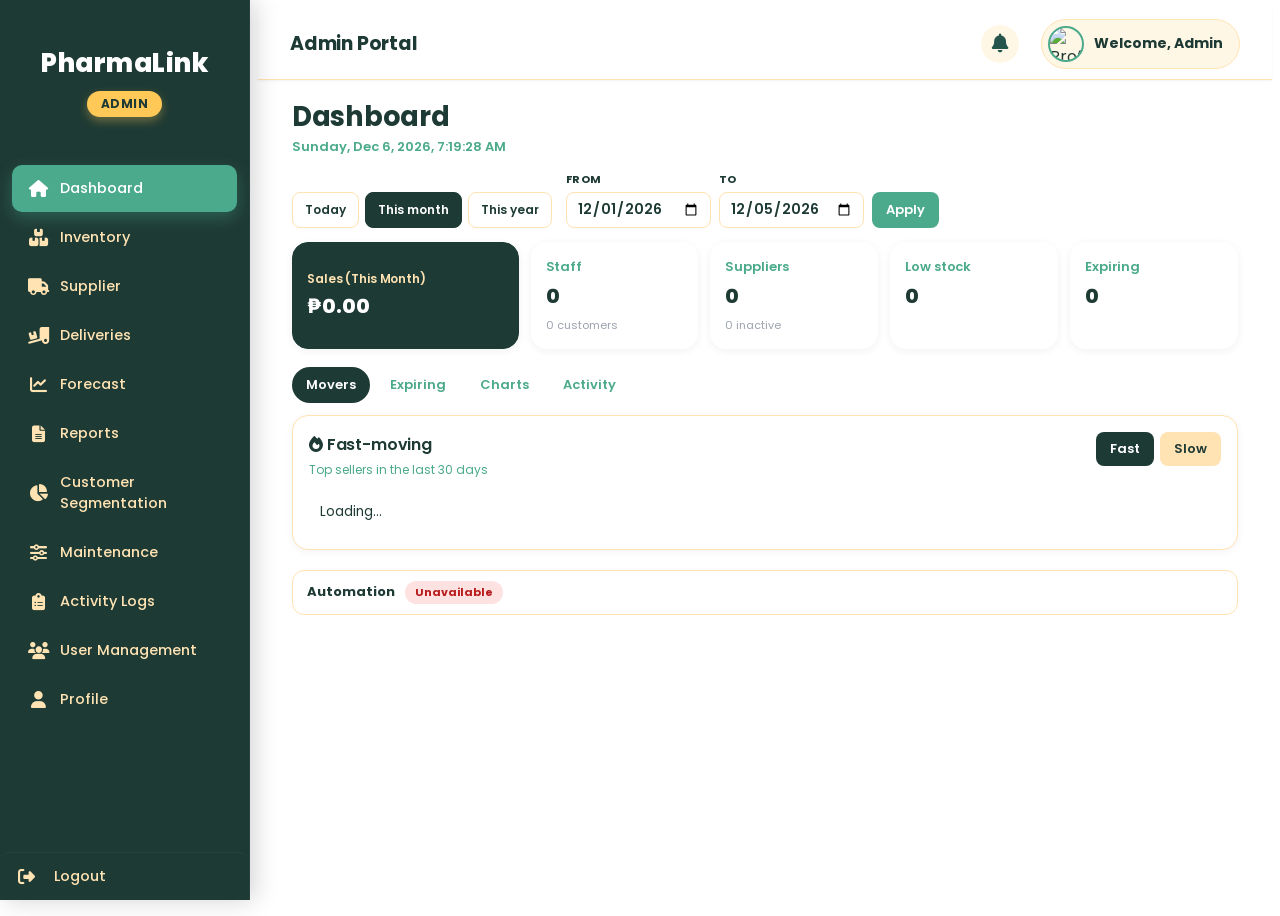
==== admin/admin.html @ 98d659a2 "Hide K-Means and silhouette jargon from the cashier segmentation page." ====
<!DOCTYPE html>
<html lang="en">
<head>
    <meta charset="UTF-8" />
    <meta name="viewport" content="width=device-width, initial-scale=1.0"/>
    <title>PharmaLink System - Admin Portal</title>
    <link rel="stylesheet" href="/assets/theme.css?v=notif-new1">
    <link rel="stylesheet" href="/admin/css/admin.css?v=admin-mobile1">
    <link rel="stylesheet" href="/shared/css/segmentation.css?v=seg-mobile1">
    <link rel="stylesheet" href="https://cdnjs.cloudflare.com/ajax/libs/font-awesome/6.4.0/css/all.min.css"/>
    <style>
        /* Page-specific tweaks only - shared cards, tables, modals, buttons,
           badges, toasts, and Profile layout live in assets/theme.css */
        section[id]:not(.is-shown){
            display:none !important;
            visibility:hidden !important;
            overflow:hidden !important;
            position:absolute !important;
            left:-9999px !important;
            width:0 !important;
            height:0 !important;
            pointer-events:none !important;
        }
        .save, .update{ width:100%; margin-top:10px; padding:12px 15px !important; font-size:1.05rem; }
        .modal-content.modal-wide{ width:1080px; max-width:96%; }
        .report-hub{
            display:grid; grid-template-columns:repeat(auto-fit, minmax(240px, 1fr));
            gap:14px; margin-top:8px; align-items:stretch;
        }
        .report-hub-card{
            display:flex; flex-direction:column; height:100%;
            text-align:left; background:#fff; border:1px solid #e5e7eb; border-radius:12px;
            padding:18px 18px 16px; box-shadow:0 2px 8px rgba(15,23,42,0.05);
        }
        .report-hub-card:hover{ border-color:#FFC857; box-shadow:0 6px 18px rgba(37,99,235,0.12); }
        .report-hub-card h3{
            margin:0 0 6px; font-size:16px; line-height:1.25; min-height:2.5em;
            color:#1E3A34;
        }
        .report-hub-card .hub-hint{ margin:0; min-height:1.4em; color:#6b7280; font-size:13px; line-height:1.4; }
        .report-hub-card .hub-value{ display:block; margin:12px 0 2px; font-size:1.55rem; font-weight:700; }
        .report-hub-card .hub-actions, .rpt-export-row{
            display:flex; flex-wrap:wrap; gap:8px; margin-top:12px; align-items:center;
        }
        .report-hub-card .hub-actions{ margin-top:auto; padding-top:12px; }
        .modal-header .rpt-export-row{ margin-top:0; }
        #forecast .forecast-controls{
            display:flex; flex-wrap:wrap; align-items:center; gap:8px; margin-bottom:22px; width:100%;
        }
        #forecast .forecast-controls label{
            margin:0; font-weight:700; font-size:13px; color:#4BAA8B; white-space:nowrap; flex:0 0 auto;
        }
        #forecast .forecast-controls select#forecastPeriod{
            flex:1 1 auto; width:auto !important; min-width:140px; max-width:none; height:40px;
            box-sizing:border-box; padding:0 12px;
        }
        #forecast .forecast-controls .rpt-btn,
        #forecast .forecast-controls .generate-btn{
            flex:0 0 auto;
        }
        #reports .rpt-btn, #reports a.rpt-btn,
        #forecast .rpt-btn, #forecast .generate-btn,
        .modal .rpt-btn, .rpt-upload-row .rpt-btn, .rpt-upload-row a.rpt-btn{
            height:40px !important; min-height:40px !important; max-height:40px !important;
            padding:0 16px !important; border-radius:10px !important;
            font-size:13px !important; font-weight:700 !important; line-height:1 !important;
            white-space:nowrap !important; width:auto !important; min-width:0 !important;
            flex:0 0 auto !important; display:inline-flex !important;
            align-items:center !important; justify-content:center !important; gap:8px !important;
            box-shadow:none !important; transform:none !important; overflow:visible !important;
            text-decoration:none !important; box-sizing:border-box !important;
        }
        #reports .rpt-btn:hover, #reports a.rpt-btn:hover,
        #forecast .rpt-btn:hover, #forecast .generate-btn:hover,
        .modal .rpt-btn:hover, .rpt-upload-row .rpt-btn:hover{
            transform:none !important; filter:brightness(1.06);
        }
        #forecast .generate-btn{ background:#4BAA8B !important; color:#fff !important; }
        .rpt-btn.pdf{ background:#dc2626 !important; color:#fff !important; }
        .rpt-btn.xlsx{ background:#1E3A34 !important; color:#fff !important; }
        .rpt-btn.navy{ background:#1E3A34 !important; color:#fff !important; }
        .rpt-btn.ghost{ background:#f1f5f9 !important; color:#4BAA8B !important; }
        .cons-filters{ display:flex; flex-wrap:wrap; align-items:flex-end; gap:10px; margin:0 0 12px; }
        .cons-filters label{ display:flex; flex-direction:column; gap:4px; font-size:12px; font-weight:700; color:#1E3A34; }
        .cons-filters input[type=month]{ height:40px; padding:0 10px; border:1px solid #d1d5db; border-radius:8px; font-size:13px; }
        .pc-note{ color:#6b7280; font-size:13px; margin:0 0 14px; }
        .pc-grid{ display:grid; grid-template-columns:1fr 1fr; gap:16px; }
        .pc-panel{ background:#fff; border:1px solid #e5e7eb; border-radius:12px; padding:14px 16px; }
        .pc-panel h4{ margin:0 0 10px; color:#1E3A34; font-size:14px; }
        .pc-panel table{ width:100%; border-collapse:collapse; }
        .pc-panel th, .pc-panel td{ padding:8px 6px; border-bottom:1px solid #f1f5f9; vertical-align:top; }
        .pc-panel th:nth-child(n+2), .pc-panel td:nth-child(n+2){ text-align:right; white-space:nowrap; }
        .pc-panel td:first-child{ color:#1E3A34; font-weight:650; line-height:1.35; }
        .pc-meta{ color:#6b7280; font-size:12px; margin-top:2px; }
        .pc-share{ font-weight:700; color:#047857; }
        @media (max-width:720px){ .pc-grid{ grid-template-columns:1fr; } }
        .rpt-upload-card{
            background:#fff; border:1px solid #e5e7eb; border-radius:14px; padding:16px 18px; margin-bottom:16px;
            box-shadow:0 2px 8px rgba(15,23,42,0.05);
        }
        .rpt-upload-card h3{ margin:0 0 6px; color:#1E3A34; font-size:1.05rem; }
        .rpt-upload-card p{ margin:0 0 12px; color:#6b7280; font-size:13px; }
        .rpt-upload-row{ display:flex; flex-wrap:wrap; gap:10px; align-items:center; }
        .rpt-upload-row input[type=file]{ font-size:13px; }
        #rptUploadMsg{ margin:8px 0 0; font-size:13px; font-weight:600; min-height:18px; }
        #maintenance .maint-panel{ display:none; }
        #maintenance .maint-panel.active{ display:block; }
        .barcode-input-row{ display:flex; gap:8px; align-items:stretch; }
        .barcode-input-row input{ flex:1; min-width:0; }
        .barcode-input-row button{ width:auto !important; margin-top:0 !important; padding:10px 14px !important; font-size:0.9rem !important; white-space:nowrap; }
        .barcode-hint{ margin:6px 0 12px; font-size:12px; color:#6b7280; }

        .um-subnav{ display:flex; gap:8px; flex-wrap:wrap; margin:0 0 18px; }
        .um-subnav button{
            border:1px solid #d1d5db !important; background:#fff !important; color:#374151 !important;
            padding:8px 16px !important; border-radius:8px !important; cursor:pointer; font-weight:600; font-size:13px;
            box-shadow:none !important; width:auto !important; transform:none !important;
        }
        .um-subnav button.active{ background:#1E3A34 !important; color:#fff !important; border-color:#1E3A34 !important; }
        .um-panel{ display:none; }
        .um-panel.active{ display:block; }
        .um-card{
            background:#fff; border:1px solid var(--ph-border-soft, #FFE3B3);
            border-radius:16px; box-shadow:0 2px 8px rgba(23,26,43,.07); padding:20px 22px 18px;
        }
        .um-card-head{
            display:flex; justify-content:space-between; align-items:center; gap:12px;
            margin-bottom:16px;
        }
        .um-card-head > div{ min-width:0; flex:1; }
        .um-card-head h3{ margin:0; color:#1E3A34; font-size:1.08rem; font-weight:700; }
        .um-card-head p{ margin:4px 0 0; color:#6b7280; font-size:0.84rem; }
        .um-toolbar{
            display:flex; align-items:center; gap:12px; flex-wrap:wrap;
            background:#FFE3B3; border:1px solid #FFE3B3; border-radius:10px;
            padding:10px 12px; margin-bottom:14px;
        }
        .um-search{ position:relative; flex:1; min-width:180px; }
        .um-search i{ position:absolute; left:12px; top:50%; transform:translateY(-50%); color:#9ca3af; font-size:13px; }
        .um-search input{
            width:100%; box-sizing:border-box; height:40px; padding:0 12px 0 34px;
            border:1px solid #d1d5db; border-radius:8px; font-size:14px;
        }
        .um-toolbar label{ font-size:13px; color:#4b5563; font-weight:700; white-space:nowrap; }
        .um-toolbar select{ width:auto; min-width:160px; height:40px; padding:0 10px; border:1px solid #d1d5db; border-radius:8px; font-size:14px; }
        .um-add-btn{
            width:auto !important; margin:0 0 0 auto !important; padding:10px 16px !important;
            font-size:13px !important; box-shadow:none !important; flex-shrink:0; white-space:nowrap;
        }
        .um-add-btn.staff{ background:#1E3A34 !important; }
        .um-add-btn.customer{ background:#4BAA8B !important; }
        #user-management{
            position:relative; z-index:2; isolation:isolate;
            background:var(--ph-bg, #f4f6fb);
        }
        #user-management .um-card{ position:relative; z-index:1; background:#fff; overflow:hidden; }
        #user-management .table-wrap{
            margin-bottom:12px; overflow-x:auto;
        }
        #user-management table{ min-width:820px; }
        #user-management th, #user-management td{ padding:10px 12px; vertical-align:middle; }
        #user-management td:nth-child(2){ max-width:220px; overflow:hidden; text-overflow:ellipsis; }
        #user-management th:last-child, #user-management td:last-child{
            white-space:nowrap; min-width:210px;
        }
        #user-management thead th:last-child{ background:var(--ph-surface-2, #FFE3B3); }
        #user-management tbody tr:hover td:last-child{ background:var(--ph-primary-50, #FFE3B3); }
        #user-management .action-btn-group{ display:flex; flex-wrap:nowrap; gap:6px; }
        .um-btn{
            border:none; border-radius:7px; padding:6px 9px !important; color:#fff !important;
            font-size:12px !important; font-weight:700; cursor:pointer; display:inline-flex;
            align-items:center; gap:5px; width:auto !important; margin:0 !important;
            box-shadow:none !important; transform:none !important; white-space:nowrap;
        }
        .um-btn:hover{ transform:none !important; filter:brightness(1.05); }
        .um-btn-edit{ background:#4BAA8B !important; }
        .um-btn-reset{ background:#4BAA8B !important; }
        .um-btn-danger{ background:#dc2626 !important; }
        .um-btn-activate{ background:#4BAA8B !important; }
        .um-status{
            display:inline-flex; align-items:center; padding:4px 10px; border-radius:999px;
            font-size:12px; font-weight:700; white-space:nowrap;
        }
        .um-status.active{ background:#ecfdf5; color:#047857; }
        .um-status.inactive{ background:#f3f4f6; color:#6b7280; }
        .um-field-error{ display:none; color:#dc2626; font-size:12px; margin:4px 0 8px; }
        .um-field-error.show{ display:block; }
        .um-modal-card input.invalid, .um-modal-card select.invalid{ border-color:#dc2626; background:#fef2f2; }
        .um-pw-hints{ margin:0 0 10px; }
        .um-pw-hints .pw-rules{ margin:6px 0 0; padding-left:18px; font-size:12px; color:#6b7280; }
        .um-pw-hints .pw-rules li.ok{ color:#047857; }
        .um-role{
            display:inline-flex; align-items:center; padding:4px 10px; border-radius:999px;
            font-size:12px; font-weight:700; background:#FFE3B3; color:#1E3A34; white-space:nowrap;
        }
        .um-role.cashier{ background:#ecfdf5; color:#047857; }
        .um-page-btn{
            padding:7px 12px !important; width:auto !important; margin:0 !important;
            border:1px solid #d1d5db !important; background:#fff !important; color:#374151 !important;
            border-radius:8px !important; font-weight:600 !important; font-size:13px !important;
            box-shadow:none !important; transform:none !important;
        }
        .um-pagination{ display:flex; justify-content:flex-end; align-items:center; gap:10px; margin-top:4px; font-size:13px; color:#4b5563; }
        @media (max-width: 720px){
            .um-card-head{ flex-wrap:wrap; }
            .um-add-btn{ width:100% !important; margin-left:0 !important; justify-content:center; }
        }
        .um-modal-overlay{ display:flex; z-index:2600; }
        .um-modal-card{
            background:#fff; width:min(480px, 100%); max-height:86vh; overflow-y:auto;
            border-radius:16px; padding:0 !important; position:relative; box-shadow:0 16px 40px rgba(15,23,42,.18);
        }
        .um-modal-head{
            display:flex; justify-content:space-between; align-items:center; gap:12px;
            padding:16px 20px 12px; border-bottom:1px solid #FFE3B3;
        }
        .um-modal-head h3{ margin:0; font-size:1.05rem; color:#1E3A34; }
        .um-modal-head .close-modal{ cursor:pointer; font-size:22px; color:#6b7280; line-height:1; }
        .um-modal-card form{ padding:8px 20px 20px; }
        .um-modal-card label{ display:block; font-size:0.8rem; font-weight:700; color:#1e2333; margin:10px 0 6px; }
        .um-modal-card input, .um-modal-card select{
            width:100%; box-sizing:border-box; margin-bottom:2px; padding:10px 12px;
            border:1px solid #d1d5db; border-radius:8px; font-size:14px;
        }
        .um-modal-card button[type=submit]{ width:100%; margin-top:14px; }

        @media (max-width: 720px){
            #forecast .forecast-controls{
                display:grid; grid-template-columns:1fr 1fr; gap:8px; align-items:stretch;
            }
            #forecast .forecast-controls label,
            #forecast .forecast-controls select#forecastPeriod,
            #forecast .forecast-controls .generate-btn{
                grid-column:1 / -1; width:100% !important; max-width:none; min-width:0;
            }
            #forecast .forecast-controls .rpt-btn,
            #forecast .forecast-controls .generate-btn{
                width:100% !important; flex:1 1 auto !important;
            }
            #reports .report-hub-card .hub-actions{ flex-direction:column; align-items:stretch; }
            #reports .report-hub-card .hub-actions .rpt-btn{ width:100% !important; flex:1 1 auto !important; }
            .um-toolbar{
                display:grid !important; grid-template-columns:1fr !important;
                align-items:stretch; gap:8px;
            }
            .um-search, .um-toolbar select{ width:100% !important; min-width:0 !important; }
            #maintenance .um-subnav,
            #user-management .um-subnav{
                display:grid !important; grid-template-columns:1fr 1fr; gap:8px;
            }
            #maintenance .um-subnav button,
            #user-management .um-subnav button{
                width:100% !important; justify-content:center; text-align:center;
            }
            #maintenance .maint-loyalty-row{
                display:grid !important; grid-template-columns:1fr;
            }
            #maintenance .maint-loyalty-row input,
            #maintenance .maint-loyalty-row button{ width:100% !important; }
        }
    </style>
</head>
<body>
    <div class="sidebar">
        <div class="sidebar-header">
            <h2>PharmaLink</h2>
            <span class="role">ADMIN</span>
        </div>
        <div class="sidebar-nav">
            <div class="nav-item active" data-target="dashboard"><i class="fas fa-home"></i><span>Dashboard</span></div>
            <div class="nav-item" data-target="inventory"><i class="fas fa-boxes"></i><span>Inventory</span></div>
            <div class="nav-item" data-target="supplier-section"><i class="fas fa-truck"></i><span>Supplier</span></div>
            <div class="nav-item" data-target="deliveries"><i class="fas fa-truck-loading"></i><span>Deliveries</span></div>
            <div class="nav-item" data-target="forecast"><i class="fas fa-chart-line"></i><span>Forecast</span></div>
            <div class="nav-item" data-target="reports"><i class="fas fa-file-alt"></i><span>Reports</span></div>
            <div class="nav-item" data-target="customer-segmentation"><i class="fas fa-chart-pie"></i><span>Customer Segmentation</span></div>
            <div class="nav-item" data-target="maintenance"><i class="fas fa-sliders"></i><span>Maintenance</span></div>
            <div class="nav-item" data-target="activity-logs"><i class="fas fa-clipboard-list"></i><span>Activity Logs</span></div>
            <div class="nav-item" data-target="user-management"><i class="fas fa-users"></i><span>User Management</span></div>
            <div class="nav-item" data-target="profile"><i class="fas fa-user"></i><span>Profile</span></div>
        </div>
        <a href="/api/auth/logout" class="nav-item" style="margin-top:auto;border-top:1px solid rgba(255,255,255,0.04);">
            <i class="fas fa-sign-out-alt"></i><span style="margin-left:6px">Logout</span>
        </a>
    </div>

    <div class="main">
<div class="header">
    <h3>Admin Portal</h3>
    <div class="header-right">
        <div class="notification" id="staffNotificationBell">
    <i class="fas fa-bell"></i>
    <div id="staff-notification-dropdown" class="staff-notif-dropdown"></div>
</div>
        <div class="header-profile" id="headerProfileTrigger" title="View Profile" onclick="document.querySelector('.nav-item[data-target=&quot;profile&quot;]')?.click()">
            <img id="headerProfileAvatar" src="https://cdn-icons-png.flaticon.com/512/2922/2922510.png" alt="Profile">
            <span id="headerWelcomeName">Welcome, Admin</span>
        </div>
    </div>
</div>

        <div class="content">

            <section id="dashboard" class="is-shown">
                <div class="ad-dash-header">
                    <div class="dashboard-header">
                        <h2>Dashboard</h2>
                        <p class="subtitle" id="live-clock"></p>
                    </div>
                    <div id="dashboard-datetime" class="ad-dash-clock" hidden></div>
                </div>

                <div class="ad-dash-toolbar">
                    <div class="ad-dash-presets" role="group" aria-label="Sales range">
                        <button type="button" class="ad-dash-preset" data-period="today">Today</button>
                        <button type="button" class="ad-dash-preset is-active" data-period="month">This month</button>
                        <button type="button" class="ad-dash-preset" data-period="year">This year</button>
                    </div>
                    <div class="ad-dash-dates">
                        <label for="dash-start-date">From
                            <input type="date" id="dash-start-date">
                        </label>
                        <label for="dash-end-date">To
                            <input type="date" id="dash-end-date">
                        </label>
                        <button type="button" id="dash-apply-filter">Apply</button>
                    </div>
                    <span id="sales-period-label" class="ad-dash-range-hint">This month</span>
                </div>

                <div class="dashboard-cards ad-dash-stats">
                    <div class="dash-card card ad-dash-sales-card" data-nav="sales-analytics" data-tooltip="Completed POS sales for the selected dates. Click for charts." role="button" tabindex="0">
                        <h3>Sales <span id="sales-card-period">(This Month)</span></h3>
                        <p class="value">₱<span id="card-total-sales">0.00</span></p>
                    </div>
                    <div class="dash-card card" data-nav="user-management" data-tooltip="Staff accounts. Click to open User Management." role="button" tabindex="0">
                        <h3>Staff</h3>
                        <p class="value" id="card-staff-count">0</p>
                        <small><span id="card-customer-count">0</span> customers</small>
                    </div>
                    <div class="dash-card card" data-nav="supplier-section" data-tooltip="Active suppliers. Click to open Suppliers." role="button" tabindex="0">
                        <h3>Suppliers</h3>
                        <p class="value" id="card-supplier-count">0</p>
                        <small><span id="card-inactive-suppliers">0</span> inactive</small>
                    </div>
                    <div class="dash-card card" data-nav="inventory" data-inv-filter="low" data-tooltip="At or below minimum stock. Click to open Inventory." role="button" tabindex="0">
                        <h3>Low stock</h3>
                        <p class="value" id="card-low-stock">0</p>
                    </div>
                    <div class="dash-card card" data-nav="inventory" data-inv-filter="expiring30" data-tooltip="Lots expiring in 30 days. Click to open Inventory." role="button" tabindex="0">
                        <h3>Expiring</h3>
                        <p class="value" id="card-expiring-30">0</p>
                    </div>
                </div>

<div class="ad-dash-tabs-wrap">
    <div class="ad-dash-tabs">
        <button type="button" class="ad-dash-tab active" data-ad-panel="overview">Movers</button>
        <button type="button" class="ad-dash-tab" data-ad-panel="expiring">Expiring</button>
        <button type="button" class="ad-dash-tab" data-ad-panel="analytics">Charts</button>
        <button type="button" class="ad-dash-tab" data-ad-panel="activity">Activity</button>
    </div>
</div>

<div class="ad-dash-panel active" data-ad-panel="overview">
<div class="ad-dash-overview">
    <div class="ad-dash-move" id="movement-card">
        <div class="ad-move-head">
            <div>
                <h4 id="movement-title"><i class="fas fa-fire"></i> Fast-moving</h4>
                <p id="movement-note">Top sellers in the last 30 days</p>
            </div>
            <div class="ad-move-toggle" role="group" aria-label="Movement type">
                <button type="button" class="ad-move-btn is-active" data-move="fast">Fast</button>
                <button type="button" class="ad-move-btn" data-move="slow">Slow</button>
            </div>
        </div>
        <div class="table-wrap ad-move-table-wrap">
            <table id="movement-table">
                <thead id="movement-head"></thead>
                <tbody id="movement-body"><tr><td colspan="4">Loading...</td></tr></tbody>
            </table>
        </div>
    </div>
</div>
</div>

<div class="ad-dash-panel" data-ad-panel="expiring">
<div class="ad-dash-card">
    <div class="ad-dash-card-head">
        <h4>Near expiration</h4>
        <button type="button" class="ad-dash-inv-btn" onclick="document.querySelector('.nav-item[data-target=inventory]')?.click(); setTimeout(()=>document.querySelector('.inv-summary-card[data-filter=expiring30]')?.click(), 50);">Inventory</button>
    </div>
    <div class="table-wrap">
        <table id="expiringMedsTable">
            <thead>
                <tr>
                    <th>Generic Name</th>
                    <th>Brand Name</th>
                    <th>Lot Number</th>
                    <th>Expiration Date</th>
                    <th>Days Left</th>
                    <th>Qty on Hand</th>
                    <th>Value at Risk</th>
                    <th></th>
                </tr>
            </thead>
            <tbody id="expiringMedsBody"><tr><td colspan="8">Loading...</td></tr></tbody>
        </table>
    </div>
</div>
</div>

<div class="ad-dash-panel" data-ad-panel="analytics">
<div id="sales-analytics-section">
    <div class="ad-dash-card-head">
        <h3>Charts</h3>
    </div>
    <div class="ad-dash-charts">
        <div class="ad-dash-card">
            <h4 class="ad-chart-title">By month <span class="ad-chart-tip" tabindex="0" data-tip="Completed sales in pesos for each month on record, across every year."><i class="fas fa-circle-info"></i></span></h4>
            <div class="ad-dash-chart"><canvas id="monthlySalesChart"></canvas></div>
        </div>
        <div class="ad-dash-card">
            <h4 class="ad-chart-title">Top categories <span class="ad-chart-tip" tabindex="0" data-tip="Pieces sold by medicine type, from all completed sales."><i class="fas fa-circle-info"></i></span></h4>
            <div class="ad-dash-chart ad-dash-chart-pie"><canvas id="topCategoriesChart"></canvas></div>
        </div>
    </div>
    <div class="ad-dash-card">
        <h4 class="ad-chart-title">Seasonal <span class="ad-chart-tip" tabindex="0" data-tip="Which calendar month is usually strongest. Every year is added into the same January to December bars."><i class="fas fa-circle-info"></i></span></h4>
        <div class="ad-dash-chart"><canvas id="seasonalTrendChart"></canvas></div>
    </div>
</div>
</div>

<div class="ad-dash-panel" data-ad-panel="activity">
<div class="ad-dash-card">
    <div class="ad-dash-card-head">
        <div>
            <h3>Activity</h3>
            <p class="ad-dash-kicker-note">Last 5 days, 10 most recent</p>
        </div>
        <button type="button" id="activity-see-all">See all</button>
    </div>
    <div class="table-wrap">
        <table>
            <thead>
                <tr>
                    <th>Date</th>
                    <th>User</th>
                    <th>Action</th>
                    <th>Details</th>
                </tr>
            </thead>
            <tbody id="activity-logs-body"><tr><td colspan="4">Loading…</td></tr></tbody>
        </table>
    </div>
</div>
</div>

                <details id="automation-status-bar" class="ad-auto-fold">
                    <summary>Automation <span id="automation-scheduler-pill" class="ad-auto-pill">Checking…</span></summary>
                    <div class="ad-auto-strip">
                    <div class="ad-auto-meta">
                        <div class="ad-auto-meta-item">
                            <span class="ad-auto-label">Stock &amp; expiry</span>
                            <strong id="automation-hourly-text">Checking…</strong>
                        </div>
                        <div class="ad-auto-meta-item">
                            <span class="ad-auto-label">Auto-PO · 6:00 AM</span>
                            <strong id="automation-daily-text">Checking…</strong>
                        </div>
                        <div class="ad-auto-meta-item">
                            <span class="ad-auto-label">Low stock &amp; expiry email</span>
                            <strong id="automation-email-text">Checking…</strong>
                        </div>
                    </div>
                    <div class="ad-auto-actions">
                        <button type="button" id="runHourlyJobsBtn">Run stock &amp; expiry</button>
                        <button type="button" id="runDailyJobsBtn">Run auto-PO</button>
                    </div>
                    </div>
                </details>

            </section>

            <section id="inventory" style="display:none;">
                <div class="dashboard-header">
                    <h2>Inventory Management</h2>
                </div>

                <div class="inv-subnav">
                    <button type="button" class="inv-tab-btn active" data-inv-panel="lots"><i class="fas fa-boxes"></i> Stock Lots</button>
                    <button type="button" class="inv-tab-btn" data-inv-panel="history"><i class="fas fa-clock-rotate-left"></i> Adjustment History</button>
                    <button type="button" class="inv-tab-btn" data-inv-panel="reorder"><i class="fas fa-cart-plus"></i> Reorder Suggestions</button>
                </div>

                <div class="dashboard-cards inv-stats">
                    <div class="card inv-summary-card is-selected" data-filter="all" title="Active, unexpired lots" role="button" tabindex="0">
                        <div class="inv-stat-icon inv-stat-blue"><i class="fas fa-boxes"></i></div>
                        <h3 id="card-total">Active Lots</h3>
                        <p class="value" id="total-items">0</p>
                        <small>Unexpired active lots</small>
                    </div>
                    <div class="card inv-summary-card" data-filter="low" title="Lots with stock above zero but at or below minimum" role="button" tabindex="0">
                        <div class="inv-stat-icon inv-stat-amber"><i class="fas fa-exclamation-triangle"></i></div>
                        <h3 id="card-low">Low Stock Lots</h3>
                        <p class="value" id="low-stock">0</p>
                        <small>At or below minimum</small>
                    </div>
                    <div class="card inv-summary-card" data-filter="expiring" title="Lots with stock that expire within 90 days" role="button" tabindex="0">
                        <div class="inv-stat-icon inv-stat-orange"><i class="fas fa-calendar-alt"></i></div>
                        <h3 id="card-exp">Expiring (90 days)</h3>
                        <p class="value" id="expiring-soon">0</p>
                        <small>Needs attention</small>
                    </div>
                    <div class="card inv-summary-card" data-filter="expiring30" title="Lots with stock that expire within 30 days" role="button" tabindex="0">
                        <div class="inv-stat-icon inv-stat-red"><i class="fas fa-triangle-exclamation"></i></div>
                        <h3 id="card-exp30">Expiring (30 days)</h3>
                        <p class="value" id="expiring-soon-30">0</p>
                        <small>Prioritize these lots</small>
                    </div>
                </div>

                <div class="inv-panel active" id="inv-panel-lots">
                    <div class="um-card">
                        <div class="um-card-head">
                            <div>
                                <h3>Current Inventory</h3>
                                <p>Search lots, filter record status, then adjust, edit, or archive. Stock increases only when a delivery is received.</p>
                            </div>
                        </div>
                        <div class="um-toolbar">
                            <div class="um-search">
                                <i class="fas fa-search"></i>
                                <input type="text" id="inventorySearch" placeholder="Search name, lot, category..." autocomplete="off">
                            </div>
                            <label for="lotStatusFilter">Record Status</label>
                            <select id="lotStatusFilter" class="filter-select">
                                <option value="active" selected>Active (unexpired)</option>
                                <option value="archived">Archived</option>
                                <option value="all">All (includes expired)</option>
                            </select>
                        </div>
                        <div class="table-wrap">
                        <table id="inventoryTable">
                            <thead>
                                <tr>
                                    <th>Generic Name</th>
                                    <th>Brand Name</th>
                                    <th>Dosage</th>
                                    <th>Form</th>
                                    <th>Category</th>
                                    <th>Lot Number</th>
                                    <th>Expiration Date</th>
                                    <th>Current Stock</th>
                                    <th>Minimum Stock</th>
                                    <th>Price</th>
                                    <th>Supplier</th>
                                    <th>Status</th>
                                        <th>Actions</th>
                                    </tr>
                                </thead>
                                <tbody id="inventoryBody"></tbody>
                            </table>
                        </div>
                        <div class="um-pagination ph-pagination" id="lots-pagination">
                            <button type="button" id="lots-prev-btn" class="um-page-btn"><i class="fas fa-chevron-left"></i> Prev</button>
                            <span id="lots-page-info">Page 1</span>
                            <button type="button" id="lots-next-btn" class="um-page-btn">Next <i class="fas fa-chevron-right"></i></button>
                        </div>
                    </div>
                </div>

                <div class="inv-panel" id="inv-panel-history">
                    <div class="um-card">
                        <div class="um-card-head">
                            <div>
                                <h3>Stock Adjustment History</h3>
                                <p>Audit trail of manual stock corrections. Use Adjust Stock on a lot to add a new entry.</p>
                            </div>
                        </div>
                        <div class="table-wrap">
                            <table id="stockAdjustmentsTable">
                                <thead>
                                    <tr>
                                        <th>Date/Time</th>
                                        <th>Drug</th>
                                        <th>Lot #</th>
                                        <th>Change</th>
                                        <th>Reason</th>
                                        <th>Notes</th>
                                        <th>By</th>
                                    </tr>
                                </thead>
                                <tbody id="stockAdjustmentsBody"><tr><td colspan="7" class="inv-empty">Loading...</td></tr></tbody>
                            </table>
                        </div>
                    </div>
                </div>

                <div class="inv-panel" id="inv-panel-reorder">
                    <div class="um-card">
                        <div class="um-card-head">
                            <div>
                                <h3>Reorder Suggestions</h3>
                                <p>Prophet forecast for the next 30 days. Select items, then create a purchase order.</p>
                            </div>
                            <button type="button" id="createDraftPoBtn" class="action-btn" disabled>
                                <i class="fas fa-file-invoice"></i> Create PO (<span id="draftPoSelectedCount">0</span>)
                            </button>
                        </div>
                        <div style="display:flex; gap:12px; margin-bottom:14px; flex-wrap:wrap;">
                            <div class="card" data-reorder-filter="increase" style="flex:1; min-width:160px; padding:12px; border-radius:8px; background:#fff; cursor:pointer;">
                                <h3 style="color:#dc2626; margin:0; font-size:14px;">Needs reorder</h3>
                                <p class="value" id="reorder-increase-count" style="font-size:1.4em; color:#dc2626; margin:6px 0 0;">0</p>
                            </div>
                            <div class="card" data-reorder-filter="decrease" style="flex:1; min-width:160px; padding:12px; border-radius:8px; background:#fff; cursor:pointer;">
                                <h3 style="color:#FFC857; margin:0; font-size:14px;">Too much stock</h3>
                                <p class="value" id="reorder-decrease-count" style="font-size:1.4em; color:#FFC857; margin:6px 0 0;">0</p>
                            </div>
                            <div class="card" data-reorder-filter="ok" style="flex:1; min-width:160px; padding:12px; border-radius:8px; background:#fff; cursor:pointer;">
                                <h3 style="color:#4BAA8B; margin:0; font-size:14px;">Enough stock</h3>
                                <p class="value" id="reorder-ok-count" style="font-size:1.4em; color:#4BAA8B; margin:6px 0 0;">0</p>
                            </div>
                        </div>
                        <div style="margin-bottom:10px; display:flex; gap:6px; flex-wrap:wrap;">
                            <button type="button" class="reorder-filter-btn active" data-filter="increase" style="padding:6px 14px;border:1px solid #dc2626;border-radius:20px;background:#dc2626;color:#fff;cursor:pointer;font-size:13px;">Needs reorder</button>
                            <button type="button" class="reorder-filter-btn" data-filter="decrease" style="padding:6px 14px;border:1px solid #FFC857;border-radius:20px;background:#fff;color:#FFC857;cursor:pointer;font-size:13px;">Too much stock</button>
                            <button type="button" class="reorder-filter-btn" data-filter="all" style="padding:6px 14px;border:1px solid #6b7280;border-radius:20px;background:#fff;color:#6b7280;cursor:pointer;font-size:13px;">Show all</button>
                        </div>
                        <div class="table-wrap">
                            <table id="reorderSuggestionsTable">
                                <thead>
                                    <tr>
                                        <th style="width:34px;"><input type="checkbox" id="reorderSelectAll" title="Select the rows on this page"></th>
                                        <th>Drug</th>
                                        <th>Category</th>
                                        <th>Type</th>
                                        <th>Stock</th>
                                        <th>Min</th>
                                        <th>Per day</th>
                                        <th>Days left</th>
                                        <th>Action</th>
                                        <th>Supplier</th>
                                        <th>Note</th>
                                    </tr>
                                </thead>
                                <tbody id="reorderSuggestionsBody"><tr><td colspan="11" class="inv-empty">Loading...</td></tr></tbody>
                            </table>
                        </div>
                        <div class="um-pagination ph-pagination" id="reorderPager" style="display:none;">
                            <button type="button" id="reorderPrevPage" class="um-page-btn"><i class="fas fa-chevron-left"></i> Prev</button>
                            <span id="reorderPageLabel">Page 1 of 1</span>
                            <button type="button" id="reorderNextPage" class="um-page-btn">Next <i class="fas fa-chevron-right"></i></button>
                        </div>
                    </div>
                </div>
            </section>

<section id="customer-segmentation" style="display:none;">
<div id="customer-segmentation-page">
  <div class="dashboard-header">
    <h2>Customer Segmentation</h2>
    <p class="subtitle">You run the grouping here (how many segments) and can distribute loyalty points. Cashiers only see the result you set.</p>
  </div>

  <div class="cs-seg-stats">
    <div class="cs-seg-stat">
      <div class="cs-seg-icon cs-seg-blue"><i class="fas fa-users"></i></div>
      <div>
        <strong id="segTotalCustomers">0</strong>
        <span>Total Customers</span>
      </div>
    </div>
    <div class="cs-seg-stat">
      <div class="cs-seg-icon cs-seg-green"><i class="fas fa-user-check"></i></div>
      <div>
        <strong id="segActiveCustomers">0</strong>
        <span>Active Buyers</span>
      </div>
    </div>
    <div class="cs-seg-stat">
      <div class="cs-seg-icon cs-seg-amber"><i class="fas fa-peso-sign"></i></div>
      <div>
        <strong id="segAvgSpend">₱0.00</strong>
        <span>Avg. Spend / Customer</span>
      </div>
    </div>
    <div class="cs-seg-stat">
      <div class="cs-seg-icon cs-seg-violet"><i class="fas fa-star"></i></div>
      <div>
        <strong id="segTopType">-</strong>
        <span>Top Customer Type</span>
      </div>
    </div>
  </div>

  <div class="chart-card cs-seg-main">
    <div class="cs-seg-toolbar">
      <div>
        <h3>Customer Segments <span>- by real spend</span></h3>
        <div id="segmentEngineBadge"></div>
      </div>
      <div class="ph-select-wrap">
        <label for="segmentCountTop">Segments</label>
        <select id="segmentCountTop">
          <option value="2">2 Segments</option>
          <option value="3" selected>3 Segments</option>
          <option value="4">4 Segments</option>
          <option value="5">5 Segments</option>
        </select>
      </div>
    </div>
    <div class="cs-seg-split">
      <div>
        <div class="cs-seg-chart">
          <canvas id="customerSegmentationPie"></canvas>
        </div>
        <div id="segmentLegend"></div>
      </div>
      <div class="table-wrap">
        <table class="cs-seg-table">
          <thead>
            <tr>
              <th>Segment</th>
              <th>Customers</th>
              <th>Avg. Spend</th>
              <th>Action</th>
            </tr>
          </thead>
          <tbody id="segmentTableBody"></tbody>
        </table>
      </div>
    </div>
  </div>

  <div class="cs-seg-charts">
    <div class="chart-card">
      <h3>Customer Type Distribution</h3>
      <div class="cs-seg-chart">
        <canvas id="customerTypeChart"></canvas>
      </div>
    </div>
    <div class="chart-card">
      <h3>Purchase Frequency <span>(orders / customer)</span></h3>
      <div class="cs-seg-chart">
        <canvas id="purchaseFrequencyChart"></canvas>
      </div>
    </div>
    <div class="chart-card">
      <h3>Spending Tier <span>(total ₱ / customer)</span></h3>
      <div class="cs-seg-chart">
        <canvas id="spendingTierChart"></canvas>
      </div>
    </div>
  </div>
</div>
</section>

<section id="user-management" style="display:none;">
    <div class="dashboard-header">
        <h2>User Management</h2>
    </div>

    <div class="um-subnav">
        <button type="button" class="um-tab active" data-um-panel="admin"><i class="fas fa-user-shield"></i> Admin</button>
        <button type="button" class="um-tab" data-um-panel="cashier"><i class="fas fa-cash-register"></i> Cashier</button>
        <button type="button" class="um-tab" data-um-panel="customers"><i class="fas fa-id-card"></i> Customer</button>
    </div>

    <div id="um-panel-admin" class="um-panel active">
        <div class="um-card">
            <div class="um-card-head">
                <div>
                    <h3>Admin Accounts</h3>
                    <p>Administrator logins. Search and filter by status, then edit, reset, deactivate, or activate.</p>
                </div>
                <button type="button" id="addAdminUserBtn" class="um-add-btn staff add-staff-btn-trigger" style="background: #4BAA8B;">
                    <i class="fas fa-plus"></i> Add Admin
                </button>
            </div>
            <div class="um-toolbar">
                <div class="um-search">
                    <i class="fas fa-search"></i>
                    <input type="text" id="admin-search" placeholder="Search admin by name or email..." autocomplete="off">
                </div>
                <label for="admin-status-filter">Status</label>
                <select id="admin-status-filter">
                    <option value="all">All</option>
                    <option value="active" selected>Active</option>
                    <option value="inactive">Deactivated</option>
                </select>
            </div>
            <div class="table-wrap">
                <table>
                    <thead>
                        <tr>
                            <th>Name</th>
                            <th>Email</th>
                            <th>Phone</th>
                            <th>Status</th>
                            <th>Actions</th>
                        </tr>
                    </thead>
                    <tbody id="admin-table-body"></tbody>
                </table>
            </div>
            <div class="um-pagination ph-pagination" id="admin-pagination">
                <button type="button" id="admin-prev-btn" class="um-page-btn"><i class="fas fa-chevron-left"></i> Prev</button>
                <span id="admin-page-info">Page 1</span>
                <button type="button" id="admin-next-btn" class="um-page-btn">Next <i class="fas fa-chevron-right"></i></button>
            </div>
        </div>
    </div>

    <div id="um-panel-cashier" class="um-panel">
        <div class="um-card">
            <div class="um-card-head">
                <div>
                    <h3>Cashier Accounts</h3>
                    <p>Cashier/Pharmacist logins. Search and filter by status, then edit, reset, deactivate, or activate.</p>
                </div>
                <button type="button" id="addCashierUserBtn" class="um-add-btn staff add-staff-btn-trigger" style="background: #4BAA8B;">
                    <i class="fas fa-plus"></i> Add Cashier
                </button>
            </div>
            <div class="um-toolbar">
                <div class="um-search">
                    <i class="fas fa-search"></i>
                    <input type="text" id="cashier-search" placeholder="Search cashier by name or email..." autocomplete="off">
                </div>
                <label for="cashier-status-filter">Status</label>
                <select id="cashier-status-filter">
                    <option value="all">All</option>
                    <option value="active" selected>Active</option>
                    <option value="inactive">Deactivated</option>
                </select>
            </div>
            <div class="table-wrap">
                <table>
                    <thead>
                        <tr>
                            <th>Name</th>
                            <th>Email</th>
                            <th>Phone</th>
                            <th>Status</th>
                            <th>Actions</th>
                        </tr>
                    </thead>
                    <tbody id="cashier-table-body"></tbody>
                </table>
            </div>
            <div class="um-pagination ph-pagination" id="cashier-pagination">
                <button type="button" id="cashier-prev-btn" class="um-page-btn"><i class="fas fa-chevron-left"></i> Prev</button>
                <span id="cashier-page-info">Page 1</span>
                <button type="button" id="cashier-next-btn" class="um-page-btn">Next <i class="fas fa-chevron-right"></i></button>
            </div>
        </div>
    </div>

    <div id="um-panel-customers" class="um-panel">
        <div class="um-card">
            <div class="um-card-head">
                <div>
                    <h3>Customer Accounts</h3>
                    <p>Registered shoppers. Search and filter by status, then edit, deactivate, or activate.</p>
                </div>
                <button type="button" id="addCustomerUserBtn" class="um-add-btn customer add-btn" style="background: #4BAA8B;">
                    <i class="fas fa-plus"></i> Add Customer
                </button>
            </div>
            <div class="um-toolbar">
                <div class="um-search">
                    <i class="fas fa-search"></i>
                    <input type="text" id="customer-search" placeholder="Search customers by name or email..." autocomplete="off">
                </div>
                <label for="customer-status-filter">Status</label>
                <select id="customer-status-filter">
                    <option value="all">All</option>
                    <option value="active" selected>Active</option>
                    <option value="inactive">Deactivated</option>
                </select>
            </div>
            <div class="table-wrap">
                <table>
                    <thead>
                        <tr>
                            <th>Name</th>
                            <th>Email</th>
                            <th>Phone</th>
                            <th>Points</th>
                            <th>Status</th>
                            <th>Actions</th>
                        </tr>
                    </thead>
                    <tbody id="customer-table-body"></tbody>
                </table>
            </div>
            <div class="um-pagination ph-pagination" id="customer-pagination">
                <button type="button" id="customer-prev-btn" class="um-page-btn"><i class="fas fa-chevron-left"></i> Prev</button>
                <span id="customer-page-info">Page 1</span>
                <button type="button" id="customer-next-btn" class="um-page-btn">Next <i class="fas fa-chevron-right"></i></button>
            </div>
        </div>
    </div>
</section>

            
<section id="supplier-section" style="display:none;">
    <div class="dashboard-header">
        <h2>Suppliers</h2>
    </div>

    <div class="um-card">
        <div class="um-card-head">
            <div>
                <h3>Supplier list</h3>
                <p>Search by supplier or medicine, such as paracetamol. A long list stays in the count popup.</p>
            </div>
            <button type="button" class="um-add-btn customer btn-add-supplier">
                <i class="fas fa-plus"></i> Add supplier
            </button>
        </div>
        <div class="um-toolbar">
            <div class="um-search">
                <i class="fas fa-search"></i>
                <input type="text" id="supplier-search" placeholder="Search supplier or medicine" autocomplete="off">
            </div>
            <label for="supplier-status-filter">Status</label>
            <select id="supplier-status-filter">
                <option value="all">All</option>
                <option value="active" selected>Active</option>
                <option value="inactive">Inactive</option>
            </select>
        </div>
        <div class="table-wrap">
            <table class="sup-table">
                <thead>
                    <tr>
                        <th>Supplier</th>
                        <th>Contact</th>
                        <th>Status</th>
                        <th>Medicines</th>
                        <th>Actions</th>
                    </tr>
                </thead>
                <tbody class="supplier-list">
                    <tr><td colspan="5" class="empty-message">Loading suppliers...</td></tr>
                </tbody>
            </table>
        </div>
    </div>
</section>

<section id="deliveries" style="display:none;">
    <div class="dashboard-header">
        <h2>Deliveries from Suppliers</h2>
    </div>

    <div class="controls">
        <div class="left filter">
            <label for="poStatusFilter">Status:</label>
            <select id="poStatusFilter">
                <option value="">All</option>
                <option value="Pending">Pending</option>
                <option value="Partially Received">Partially Received</option>
                <option value="Received">Received</option>
                <option value="Cancelled">Cancelled</option>
            </select>
        </div>
        <button type="button" id="createPoBtn"><i class="fas fa-plus"></i> Create Purchase Order</button>
    </div>

    <div class="table-wrap">
        <table id="poTable">
            <thead>
                <tr>
                    <th>PO #</th>
                    <th>Supplier</th>
                    <th>Order Date</th>
                    <th>Expected</th>
                    <th>Items (Received/Ordered)</th>
                    <th>Status</th>
                    <th>Actions</th>
                </tr>
            </thead>
            <tbody id="poBody"><tr><td colspan="7" style="text-align:center;color:var(--ph-text-faint);padding:15px;">Loading...</td></tr></tbody>
        </table>
    </div>
</section>

<!-- Create Purchase Order Modal -->
<div id="createPoModal" class="modal" style="z-index:2600;">
    <div class="modal-content" style="width:min(760px, 96vw);">
        <div class="modal-header">
            <h2 id="createPoTitle"><i class="fas fa-file-invoice"></i> Create Purchase Order</h2>
            <span class="close" id="closeCreatePoModal">&times;</span>
        </div>

        <div id="createPoFormPane">
        <div class="form-group">
            <label for="po_supplier">Supplier:</label>
            <select id="po_supplier"></select>
        </div>

        <div style="display:flex; gap:10px;">
            <div class="form-group" style="flex:1;">
                <label for="po_order_date">Order Date:</label>
                <input type="date" id="po_order_date">
            </div>
            <div class="form-group" style="flex:1;">
                <label for="po_expected_date">Expected Date (optional):</label>
                <input type="date" id="po_expected_date">
            </div>
        </div>

        <div class="form-group">
            <label for="po_notes">Notes (optional):</label>
            <textarea id="po_notes" rows="2"></textarea>
        </div>

        <div class="form-group">
            <label>Items:</label>
            <p id="poDrugFilterHint" style="font-size:12px;color:#64748b;margin:0 0 8px;">Previously ordered from this supplier appear first. You can still pick any other catalog drug.</p>
            <div id="poItemsContainer" style="max-height:240px;overflow-y:auto;border:1.5px solid var(--ph-border);border-radius:var(--ph-radius-sm);padding:10px;margin-bottom:8px;"></div>
            <button type="button" id="addPoItemRowBtn" class="action-btn" style="background:var(--ph-surface-2);color:var(--ph-text-soft);"><i class="fas fa-plus"></i> Add Item</button>
        </div>

        <button type="button" id="submitPoBtn" style="width:100%;"><i class="fas fa-envelope"></i> Review email</button>
        </div>

        <div id="createPoPreviewPane" hidden>
            <p id="poEmailMissing" class="po-email-missing" hidden>This supplier has no email. Add it on the supplier record.</p>
            <div id="poEmailPreview" class="po-email-preview"></div>
            <div class="po-email-actions">
                <button type="button" id="poEmailBack" class="po-email-back">Back</button>
                <button type="button" id="poEmailConfirm"><i class="fas fa-paper-plane"></i> Confirm and send</button>
            </div>
        </div>
    </div>
</div>

<!-- View / Receive Purchase Order Modal -->
<div id="viewPoModal" class="modal">
    <div class="modal-content" style="width:750px; max-height:85vh;">
        <div class="modal-header">
            <h2 id="viewPoTitle"><i class="fas fa-truck-loading"></i> Purchase Order</h2>
            <span class="close" id="closeViewPoModal">&times;</span>
        </div>
        <p id="viewPoMeta" style="color:var(--ph-text-soft); margin-top:-10px;"></p>

        <h3 style="margin-top:20px;">Receive Delivery</h3>

        <div style="display:flex; gap:10px;">
            <div class="form-group" style="flex:1;">
                <label for="delivery_date">Delivery Date:</label>
                <input type="date" id="delivery_date">
            </div>
            <div class="form-group" style="flex:1;">
                <label for="delivery_reference">Invoice / Reference No.:</label>
                <input type="text" id="delivery_reference" required placeholder="e.g. SI-12345">
            </div>
        </div>
        <div style="display:flex;gap:8px;align-items:center;margin-bottom:10px;flex-wrap:wrap;">
            <input type="text" id="receiveBarcodeInput" placeholder="Type or scan barcode, then press Enter" autocomplete="off" style="flex:1;min-width:180px;">
            <button type="button" id="scanReceiveBarcodeBtn" class="action-btn" style="margin:0;width:auto;"><i class="fas fa-barcode"></i> Scan camera</button>
        </div>

        <div id="poReceiveBody" style="margin-bottom:12px;"></div>

        <button type="button" id="submitReceiveBtn" class="btn-complete" style="width:100%;"><i class="fas fa-truck-ramp-box"></i> Receive This Delivery</button>

        <h3 style="margin-top:24px;">Delivery History</h3>
        <div id="poDeliveryHistory" style="font-size:13px;color:var(--ph-text);"></div>
    </div>
</div>

            <section id="forecast" style="display:none;">
    <div class="dashboard-header">
        <h2>Forecast</h2>
    </div>

<div class="forecast-controls">
    <label for="forecastPeriod">Period</label>
    <select id="forecastPeriod">
        <option value="7">7 days</option>
        <option value="30" selected>30 days</option>
        <option value="90">90 days</option>
    </select>
    <button type="button" class="generate-btn"><i class="fas fa-wand-magic-sparkles"></i> Generate</button>
    <button type="button" class="rpt-btn pdf" data-rpt-kind="forecast" data-rpt-format="pdf"><i class="fas fa-file-pdf"></i> PDF</button>
    <button type="button" class="rpt-btn xlsx" data-rpt-kind="forecast" data-rpt-format="xlsx"><i class="fas fa-file-excel"></i> Excel</button>
</div>

<!-- Forecast Cards -->
<div class="forecast-cards">
    <div class="card">
        <h3>Predicted Total Sales</h3>
        <p class="value">₱0</p>
    </div>
    <div class="card">
        <h3>Predicted Items Sold</h3>
        <p class="value">0</p>
    </div>
    <div class="card forecast-card-gold">
        <h3>Top Forecasted Category</h3>
        <p class="value">N/A</p>
    </div>
</div>

<div class="forecast-main">
    <div class="forecast-chart">
        <h3 class="forecast-chart-title">
            Predicted Sales Trend
            <span id="forecastEngineBadge"></span>
        </h3>
        <div class="forecast-canvas-wrap">
            <canvas id="forecastChart"></canvas>
        </div>
        <div id="forecastHint">Forecast will appear here</div>
    </div>

    <div class="top-items-chart">
        <h3>Top Forecasted Items</h3>
        <div class="forecast-canvas-wrap">
            <canvas id="topItemsChart"></canvas>
        </div>
        <p>Bar chart of forecasted best-selling items.</p>
    </div>
</div>
</section>

            <section id="reports" style="display:none;">
    <div class="dashboard-header">
        <h2>Reports</h2>
    </div>

    <div class="rpt-upload-card" title="Excel or CSV of past sales. Use the template, and match the medicine names already in the store. Stock on the shelf does not change.">
        <div class="rpt-drop-icon"><i class="fas fa-cloud-arrow-up"></i></div>
        <h3>Upload sales data</h3>
        <input type="file" id="rptSalesFile" class="rpt-file-input" accept=".csv,.xlsx,application/vnd.openxmlformats-officedocument.spreadsheetml.sheet,text/csv">
        <div class="rpt-upload-actions">
            <label for="rptSalesFile" class="rpt-choose"><i class="fas fa-folder-open"></i> Choose File</label>
            <button type="button" id="rptSalesUploadBtn" class="rpt-upload"><i class="fas fa-upload"></i> Upload</button>
            <a class="rpt-choose" id="rptSalesTemplateLink" href="/api/admin/reports/sales-template"><i class="fas fa-download"></i> Template</a>
        </div>
        <p class="rpt-filename" id="rptFileName">No file selected</p>
        <p id="rptUploadMsg"></p>
    </div>
    <div class="report-hub">
        <div class="report-hub-card" title="Monthly consumption. Check this before a bulk order.">
            <h3><i class="fas fa-calendar-days"></i> Pieces sold each month</h3>
            <span class="hub-value" id="hub-consumption-total" style="color:#4BAA8B;">-</span>
            <p class="hub-hint" id="hub-consumption-range">Last 6 months</p>
            <div class="hub-actions">
                <button type="button" class="rpt-btn navy" data-report-modal="consumptionReportModal"><i class="fas fa-chart-column"></i> Open</button>
                <button type="button" class="rpt-btn pdf" data-rpt-kind="consumption" data-rpt-format="pdf"><i class="fas fa-file-pdf"></i> PDF</button>
                <button type="button" class="rpt-btn xlsx" data-rpt-kind="consumption" data-rpt-format="xlsx"><i class="fas fa-file-excel"></i> Excel</button>
            </div>
        </div>
        <div class="report-hub-card" title="Procurement cost. Medicine still in the store. Expired stock is left out. The amount is what you paid for it.">
            <h3><i class="fas fa-file-invoice-dollar"></i> Cost of stock on hand</h3>
            <span class="hub-value" id="hub-procurement-cost" style="color:#1E3A34;">₱0</span>
            <p class="hub-hint" aria-hidden="true">&nbsp;</p>
            <div class="hub-actions">
                <button type="button" class="rpt-btn navy" data-report-modal="procurementReportModal"><i class="fas fa-list"></i> Open</button>
                <button type="button" class="rpt-btn pdf" data-rpt-kind="procurement" data-rpt-format="pdf"><i class="fas fa-file-pdf"></i> PDF</button>
                <button type="button" class="rpt-btn xlsx" data-rpt-kind="procurement" data-rpt-format="xlsx"><i class="fas fa-file-excel"></i> Excel</button>
            </div>
        </div>
        <div class="report-hub-card" title="Money already paid for stock that expires within 30 days, plus lots that are already expired but still have pieces. The amount uses unit cost. A lot with no cost still appears, and its amount is zero.">
            <h3><i class="fas fa-hourglass-half"></i> Capital at risk</h3>
            <span class="hub-value" id="hub-capital-total" style="color:#b45309;">₱0</span>
            <p class="hub-hint" id="hub-capital-range">Next 30 days and already expired</p>
            <div class="hub-actions">
                <button type="button" class="rpt-btn navy" data-report-modal="capitalReportModal"><i class="fas fa-list"></i> Open</button>
                <button type="button" class="rpt-btn pdf" data-rpt-kind="capital" data-rpt-format="pdf"><i class="fas fa-file-pdf"></i> PDF</button>
                <button type="button" class="rpt-btn xlsx" data-rpt-kind="capital" data-rpt-format="xlsx"><i class="fas fa-file-excel"></i> Excel</button>
            </div>
        </div>
    </div>
</section>

<div id="consumptionReportModal" class="modal">
    <div class="modal-content modal-wide">
        <div class="modal-header">
            <h2><i class="fas fa-calendar-days"></i> Pieces sold each month</h2>
            <div class="rpt-export-row" style="margin:0 12px 0 auto;">
                <button type="button" class="rpt-btn pdf" data-rpt-kind="consumption" data-rpt-format="pdf"><i class="fas fa-file-pdf"></i> PDF</button>
                <button type="button" class="rpt-btn xlsx" data-rpt-kind="consumption" data-rpt-format="xlsx"><i class="fas fa-file-excel"></i> Excel</button>
            </div>
            <span class="close" data-close-report-modal="consumptionReportModal">&times;</span>
        </div>
        <div class="cons-filters" title="The chart and the list use the same months.">
            <label>From
                <input type="month" id="consumptionFrom">
            </label>
            <label>To
                <input type="month" id="consumptionTo">
            </label>
            <button type="button" class="rpt-btn navy" id="consumptionApply">Apply</button>
        </div>
        <div style="background:#fff; border-radius:12px; padding:16px; box-shadow:0 4px 16px rgba(30,58,138,0.08); margin-bottom:20px; height:280px;" title="The chart and the list use the same months.">
            <h4 style="margin:0 0 8px; color:#1E3A34; font-size:14px;">Total pieces sold</h4>
            <div style="position:relative; height:220px;">
                <canvas id="consumptionTrendChart"></canvas>
            </div>
        </div>

        <input type="text" id="consumptionSearch" placeholder="Search medicine" style="padding:8px 12px; border:1px solid #ccc; border-radius:5px; margin-bottom:10px; width:260px; max-width:100%;">

        <div class="table-wrap">
            <table id="consumptionTable">
                <thead id="consumptionTableHead">
                    <tr><th>Medicine</th><th>Type</th><!-- month columns injected by JS --><th>Total</th></tr>
                </thead>
                <tbody id="consumptionTableBody"><tr><td colspan="4" style="text-align:center;color:#6b7280;padding:15px;">Loading...</td></tr></tbody>
            </table>
        </div>
        <div class="um-pagination ph-pagination" id="consumption-pagination">
            <button type="button" id="consumption-prev" class="um-page-btn"><i class="fas fa-chevron-left"></i> Prev</button>
            <span id="consumption-page-info">Page 1</span>
            <button type="button" id="consumption-next" class="um-page-btn">Next <i class="fas fa-chevron-right"></i></button>
        </div>
    </div>
</div>

<div id="procurementReportModal" class="modal">
    <div class="modal-content modal-wide">
        <div class="modal-header">
            <h2><i class="fas fa-file-invoice-dollar"></i> Cost of stock on hand</h2>
            <div class="rpt-export-row" style="margin:0 12px 0 auto;">
                <button type="button" class="rpt-btn pdf" data-rpt-kind="procurement" data-rpt-format="pdf"><i class="fas fa-file-pdf"></i> PDF</button>
                <button type="button" class="rpt-btn xlsx" data-rpt-kind="procurement" data-rpt-format="xlsx"><i class="fas fa-file-excel"></i> Excel</button>
            </div>
            <span class="close" data-close-report-modal="procurementReportModal">&times;</span>
        </div>
    <div style="display:flex; gap:15px; margin-bottom:16px; flex-wrap:wrap;" title="What you paid for medicine that is still in the store. Expired stock is not counted.">
        <div class="card" style="flex:1; min-width:180px; padding:15px; border-radius:8px; box-shadow:0 0 10px rgba(0,0,0,0.05); background:#fff;">
            <h3 style="color:#1E3A34; margin:0;">Total cost</h3>
            <p class="value" id="procurement-total-cost" style="font-size:1.5em; color:#1E3A34;">₱0</p>
        </div>
        <div class="card" style="flex:1; min-width:180px; padding:15px; border-radius:8px; box-shadow:0 0 10px rgba(0,0,0,0.05); background:#fff;">
            <h3 style="color:#4BAA8B; margin:0;">Pieces in stock</h3>
            <p class="value" id="procurement-total-units" style="font-size:1.5em; color:#4BAA8B;">0</p>
        </div>
        <div class="card" style="flex:1; min-width:180px; padding:15px; border-radius:8px; box-shadow:0 0 10px rgba(0,0,0,0.05); background:#fff;">
            <h3 style="color:#4BAA8B; margin:0;">Suppliers</h3>
            <p class="value" id="procurement-supplier-count" style="font-size:1.5em; color:#4BAA8B;">0</p>
        </div>
    </div>

    <div class="pc-grid">
        <div class="pc-panel">
            <h4>By supplier</h4>
            <div class="table-wrap">
                <table>
                    <thead>
                        <tr><th>Supplier</th><th>Pieces</th><th>Cost</th><th>Share</th></tr>
                    </thead>
                    <tbody id="procurementSupplierList"><tr><td colspan="4" style="text-align:center;color:#6b7280;padding:15px;">Loading...</td></tr></tbody>
                </table>
            </div>
        </div>
        <div class="pc-panel">
            <h4>By type of medicine</h4>
            <div class="table-wrap">
                <table>
                    <thead>
                        <tr><th>Type</th><th>Pieces</th><th>Cost</th><th>Share</th></tr>
                    </thead>
                    <tbody id="procurementCategoryList"><tr><td colspan="4" style="text-align:center;color:#6b7280;padding:15px;">Loading...</td></tr></tbody>
                </table>
            </div>
        </div>
    </div>
    </div>
</div>

<div id="capitalReportModal" class="modal">
    <div class="modal-content modal-wide">
        <div class="modal-header">
            <h2><i class="fas fa-hourglass-half"></i> Capital at risk</h2>
            <div class="rpt-export-row" style="margin:0 12px 0 auto;">
                <button type="button" class="rpt-btn pdf" data-rpt-kind="capital" data-rpt-format="pdf"><i class="fas fa-file-pdf"></i> PDF</button>
                <button type="button" class="rpt-btn xlsx" data-rpt-kind="capital" data-rpt-format="xlsx"><i class="fas fa-file-excel"></i> Excel</button>
            </div>
            <span class="close" data-close-report-modal="capitalReportModal">&times;</span>
        </div>
        <div style="display:flex; gap:15px; margin-bottom:16px; flex-wrap:wrap;" title="Money already paid for stock that expires within 30 days, plus lots that are already expired but still have pieces.">
            <div class="card" style="flex:1; min-width:180px; padding:15px; border-radius:8px; box-shadow:0 0 10px rgba(0,0,0,0.05); background:#fff;">
                <h3 style="color:#b45309; margin:0;">Expires in 30 days</h3>
                <p class="value" id="capital-soon-cost" style="font-size:1.5em; color:#b45309;">₱0</p>
            </div>
            <div class="card" style="flex:1; min-width:180px; padding:15px; border-radius:8px; box-shadow:0 0 10px rgba(0,0,0,0.05); background:#fff;">
                <h3 style="color:#dc2626; margin:0;">Already expired</h3>
                <p class="value" id="capital-expired-cost" style="font-size:1.5em; color:#dc2626;">₱0</p>
            </div>
            <div class="card" style="flex:1; min-width:180px; padding:15px; border-radius:8px; box-shadow:0 0 10px rgba(0,0,0,0.05); background:#fff;">
                <h3 style="color:#1E3A34; margin:0;">Total capital</h3>
                <p class="value" id="capital-total-cost" style="font-size:1.5em; color:#1E3A34;">₱0</p>
            </div>
        </div>
        <input type="text" id="capitalSearch" placeholder="Search medicine, lot, or supplier" style="padding:8px 12px; border:1px solid #ccc; border-radius:5px; margin-bottom:10px; width:280px; max-width:100%;">
        <div class="table-wrap">
            <table>
                <thead>
                    <tr>
                        <th>Medicine</th>
                        <th>Lot</th>
                        <th>Supplier</th>
                        <th>Expires</th>
                        <th>Pieces</th>
                        <th>Capital</th>
                    </tr>
                </thead>
                <tbody id="capitalTableBody"><tr><td colspan="6" style="text-align:center;color:#6b7280;padding:15px;">Loading...</td></tr></tbody>
            </table>
        </div>
        <div class="um-pagination ph-pagination" id="capital-pagination">
            <button type="button" id="capital-prev" class="um-page-btn"><i class="fas fa-chevron-left"></i> Prev</button>
            <span id="capital-page-info">Page 1</span>
            <button type="button" id="capital-next" class="um-page-btn">Next <i class="fas fa-chevron-right"></i></button>
        </div>
    </div>
</div>

<section id="maintenance" style="display:none;">
    <div class="dashboard-header">
        <h2>Maintenance</h2>
    </div>

    <div class="um-subnav" id="maintenanceSubnav">
        <button type="button" class="um-tab maint-tab active" data-maint-panel="categories"><i class="fas fa-folder-tree"></i> Category</button>
        <button type="button" class="um-tab maint-tab" data-maint-panel="catalog"><i class="fas fa-pills"></i> Drug Catalog</button>
        <button type="button" class="um-tab maint-tab" data-maint-panel="pricing"><i class="fas fa-percent"></i> Pricing</button>
        <button type="button" class="um-tab maint-tab" data-maint-panel="promos"><i class="fas fa-tags"></i> Promos</button>
    </div>

    <div id="maint-panel-categories" class="maint-panel active">
        <div class="um-card">
            <div class="um-card-head">
                <div>
                    <h3>Categories</h3>
                </div>
                <button type="button" class="add-btn" id="addCategoryBtn" style="background:#4BAA8B;"><i class="fas fa-plus"></i> Add Category</button>
            </div>
            <div class="table-wrap">
                <table id="categoriesTable">
                    <thead>
                        <tr>
                            <th>Category</th>
                            <th>Active drugs</th>
                        </tr>
                    </thead>
                    <tbody id="categoriesBody"><tr><td colspan="2" style="text-align:center;color:#6b7280;padding:15px;">Loading...</td></tr></tbody>
                </table>
            </div>
        </div>
    </div>

    <div id="maint-panel-pricing" class="maint-panel">
        <div class="um-card" style="margin-bottom:16px;">
            <div class="um-card-head">
                <div>
                    <h3>Checkout rates</h3>
                    <p>Senior / PWD removes VAT, then applies this discount.</p>
                </div>
            </div>
            <div class="table-wrap">
                <table id="checkoutRatesTable">
                    <thead><tr><th>Rate</th><th>Percent</th><th></th></tr></thead>
                    <tbody>
                        <tr>
                            <td>Senior / PWD discount</td>
                            <td><span class="maint-pct"><input type="number" id="scPwdPercent" step="0.1" min="0" max="100" value="20"> <span>%</span></span></td>
                            <td><button type="button" class="save-checkout-rate" data-rate="sc_pwd" style="background:#4BAA8B;color:#fff;border:none;border-radius:4px;padding:5px 12px;cursor:pointer;">Save</button></td>
                        </tr>
                        <tr>
                            <td>VAT</td>
                            <td><span class="maint-pct"><input type="number" id="vatPercent" step="0.1" min="0" max="100" value="12"> <span>%</span></span></td>
                            <td><button type="button" class="save-checkout-rate" data-rate="vat" style="background:#4BAA8B;color:#fff;border:none;border-radius:4px;padding:5px 12px;cursor:pointer;">Save</button></td>
                        </tr>
                    </tbody>
                </table>
            </div>
            <p id="checkoutRatesMsg" style="margin:8px 0 0;font-size:13px;min-height:1.2em;"></p>
        </div>
        <div class="um-card">
            <div class="um-card-head">
                <div>
                    <h3>Category markup</h3>
                    <p>Markup % per category. Save updates the selling price.</p>
                </div>
            </div>
            <div class="table-wrap">
                <table id="markupSettingsTable">
                    <thead><tr><th>Category</th><th>Markup %</th><th></th></tr></thead>
                    <tbody id="markupSettingsBody"><tr><td colspan="3" style="text-align:center;color:#6b7280;padding:15px;">Loading...</td></tr></tbody>
                </table>
            </div>
        </div>
    </div>

    <div id="maint-panel-catalog" class="maint-panel">
        <div class="um-card">
            <div class="um-card-head">
                <div>
                    <h3>Drug Catalog</h3>
                </div>
                <button type="button" class="um-add-btn" id="addDrugMasterBtn"><i class="fas fa-plus"></i> Define New Drug</button>
            </div>
            <div class="um-toolbar">
                <div class="um-search">
                    <i class="fas fa-search"></i>
                    <input type="text" id="drugMasterSearch" placeholder="Search generic, brand, category..." autocomplete="off">
                </div>
                <label for="drugMasterFilter">Show</label>
                <select id="drugMasterFilter">
                    <option value="active">Active (Default)</option>
                    <option value="archived">Archived Only</option>
                    <option value="all">All</option>
                </select>
            </div>
            <div class="table-wrap">
            <table id="drugMasterTable">
                <thead>
                    <tr>
                        <th>Generic Name</th>
                        <th>Brand Name</th>
                        <th>Dosage</th>
                        <th>Form</th>
                        <th>Category</th>
                        <th>Type</th>
                        <th>Min Stock</th>
                        <th>Price</th>
                        <th>Barcode</th>
                        <th>Status</th>
                        <th>Actions</th>
                    </tr>
                </thead>
                <tbody id="drugMasterBody"></tbody>
            </table>
            </div>
            <div class="um-pagination ph-pagination" id="drugs-pagination">
                <button type="button" id="drugs-prev-btn" class="um-page-btn"><i class="fas fa-chevron-left"></i> Prev</button>
                <span id="drugs-page-info">Page 1</span>
                <button type="button" id="drugs-next-btn" class="um-page-btn">Next <i class="fas fa-chevron-right"></i></button>
            </div>
        </div>
    </div>

    <div id="maint-panel-promos" class="maint-panel">
        <div class="um-card" style="margin-bottom:16px;">
            <div class="um-card-head">
                <div>
                    <h3>Loyalty points discount</h3>
                </div>
            </div>
            <div class="maint-loyalty-row">
                <label style="display:flex;flex-direction:column;gap:4px;font-size:13px;color:#1E3A34;">
                    1 point = ₱
                    <input type="number" id="loyalty_peso_per_point" step="0.01" min="0.01" max="10" value="0.30" style="width:140px;padding:6px 8px;border:1px solid #ccc;border-radius:4px;">
                </label>
                <button type="button" id="saveLoyaltySettingsBtn" style="background:#4BAA8B;color:#fff;border:none;border-radius:4px;padding:8px 14px;cursor:pointer;">Save</button>
                <p id="loyaltyPointsPreview" style="margin:0;font-size:13px;color:#4BAA8B;">10 points = ₱3.00 off</p>
            </div>
            <p id="loyaltySettingsMsg" style="margin:0;font-size:13px;min-height:1.2em;"></p>
        </div>
        <div class="um-card">
            <div class="um-card-head">
                <div>
                    <h3>Promos</h3>
                </div>
                <button type="button" id="addPromoBtn" class="add-btn" style="background:#4BAA8B;"><i class="fas fa-plus"></i> Create Promo</button>
            </div>
            <div class="table-wrap">
                <table id="promosTable">
                    <thead>
                        <tr>
                            <th>Name</th>
                            <th>Discount</th>
                            <th>Applies To</th>
                            <th>Dates</th>
                            <th>Status</th>
                            <th>Actions</th>
                        </tr>
                    </thead>
                    <tbody id="promosBody"><tr><td colspan="6" style="text-align:center;color:#6b7280;padding:15px;">Loading...</td></tr></tbody>
                </table>
            </div>
        </div>
    </div>
</section>

<section id="activity-logs" style="display:none;">
    <div class="dashboard-header">
        <h2>Activity Logs</h2>
    </div>
    <div class="ad-dash-toolbar">
        <div class="um-search">
            <i class="fas fa-search"></i>
            <input type="text" id="activity-search" placeholder="Search user, action, or details" autocomplete="off">
        </div>
        <div class="ad-dash-dates">
            <label for="activity-start">From
                <input type="date" id="activity-start">
            </label>
            <label for="activity-end">To
                <input type="date" id="activity-end">
            </label>
            <button type="button" id="activity-apply">Apply</button>
        </div>
    </div>
    <div class="ad-dash-card">
        <div class="table-wrap">
            <table>
                <thead>
                    <tr>
                        <th>Date</th>
                        <th>User</th>
                        <th>Action</th>
                        <th>Details</th>
                    </tr>
                </thead>
                <tbody id="activity-page-body"><tr><td colspan="4">Loading…</td></tr></tbody>
            </table>
        </div>
        <div id="activity-page-pager">
            <button type="button" id="activity-page-prev">Previous</button>
            <span id="activity-page-label">Page 1</span>
            <button type="button" id="activity-page-next">Next</button>
        </div>
    </div>
</section>

<section id="profile" style="display:none;">
  <div class="customer-profile-page">
    <div class="customer-profile-header">
        <div>
            <h2>My Profile</h2>
            <p>Personal details on the left. Password stays on its own card.</p>
        </div>
    </div>

    <div class="customer-profile-layout">
        <div class="profile-main-col">
        <div class="profile-details-card">
            <div class="profile-card-head">
                <div class="profile-hero">
                    <div class="profile-avatar-wrap">
                        <img id="profile_avatar" src="https://cdn-icons-png.flaticon.com/512/2922/2922510.png" alt="Profile photo">
                        <label for="profile_avatar_input" class="profile-photo-btn" title="Change profile picture">
                            <i class="fas fa-camera"></i>
                        </label>
                        <input type="file" id="profile_avatar_input" accept="image/png,image/jpeg,image/webp,image/gif">
                    </div>
                    <div class="profile-hero-copy">
                        <h3 id="profileCardName"></h3>
                        <p class="profile-username" id="profileUsername">@admin</p>
                        <div class="profile-pill-row">
                            <span class="profile-pill profile-pill-blue"><i class="fas fa-shield-halved"></i>Administrator</span>
                        </div>
                    </div>
                </div>
                <div class="profile-action-row">
                    <button type="button" id="profile_editBtn" class="profile-btn profile-btn-primary"><i class="fas fa-pen"></i>Edit Profile</button>
                    <button type="button" id="saveBtn" class="profile-btn profile-btn-success" hidden><i class="fas fa-check"></i>Save Changes</button>
                    <button type="button" id="profile_cancelBtn" class="profile-btn profile-btn-muted" hidden><i class="fas fa-xmark"></i> Cancel</button>
                </div>
            </div>

            <div class="profile-form-grid">
                <label>
                    <span>First Name</span>
                    <input type="text" id="first_name" class="p-input" value="" maxlength="49" autocomplete="given-name" disabled required>
                    <small class="field-error" data-err="first_name"></small>
                </label>
                <label>
                    <span>Middle Name</span>
                    <input type="text" id="middle_name" class="p-input" value="" maxlength="49" autocomplete="additional-name" disabled>
                    <small class="field-error" data-err="middle_name"></small>
                </label>
                <label>
                    <span>Last Name</span>
                    <input type="text" id="last_name" class="p-input" value="" maxlength="49" autocomplete="family-name" disabled required>
                    <small class="field-error" data-err="last_name"></small>
                </label>
                <label>
                    <span>Email Address</span>
                    <input type="email" id="email" class="p-input" value="" autocomplete="email" disabled required>
                    <small class="field-error" data-err="email"></small>
                </label>
                <label class="profile-field-wide">
                    <span>Contact Number</span>
                    <div class="ph-phone-row">
                        <span class="ph-phone-prefix" title="Philippines">+63</span>
                        <input type="tel" id="phone_number" class="p-input" inputmode="numeric" maxlength="10" placeholder="9XXXXXXXXX" autocomplete="tel-national" disabled>
                    </div>
                    <small class="ph-phone-hint">Philippine mobile. Type 9 and 9 more digits (example: 9171234567).</small>
                    <small class="field-error" data-err="phone_number"></small>
                </label>
                <label class="profile-field-wide">
                    <span>Address</span>
                    <textarea id="address" class="p-input" maxlength="200" autocomplete="street-address" disabled></textarea>
                    <small class="field-error" data-err="address"></small>
                </label>
            </div>

            <p id="message" class="profile-form-msg" aria-live="polite"></p>
        </div>

        <div class="profile-password-card">
            <div class="profile-card-head">
                <div>
                    <h3><i class="fas fa-lock"></i> Change Password</h3>
                    <p>This only updates your login password.</p>
                </div>
            </div>
            <form id="adminPasswordForm">
                <label>
                    <span>Current Password</span>
                    <input type="password" id="current_password" autocomplete="current-password" required>
                </label>
                <label>
                    <span>New Password</span>
                    <input type="password" id="new_password" autocomplete="new-password" placeholder="8+ characters, upper, lower, number, symbol" required>
                </label>
                <div id="pwHints" class="pw-hints"></div>
                <label>
                    <span>Confirm New Password</span>
                    <input type="password" id="confirm_password" autocomplete="new-password" required>
                </label>
                <button type="submit" id="changePasswordBtn" class="profile-btn profile-btn-danger"><i class="fas fa-key"></i> Update Password</button>
                <p id="password-message" class="profile-form-msg" aria-live="polite"></p>
            </form>
        </div>
        </div>
    </div>
  </div>
</section>

<script src="/assets/profile-validate.js?v=pv4"></script>
<script>
(function () {
  window.profileOriginal = window.profileOriginal || {};
  const profileOriginal = window.profileOriginal;
  document.querySelectorAll("#profile .p-input").forEach(i => { profileOriginal[i.id] = i.value; });

  const pv = window.phProfileValidate;
  if (pv) {
    pv.bindNameCaps(document.getElementById("profile"));
    pv.bindPhoneDigits(document.getElementById("phone_number"));
    pv.bindLiveFields(document.getElementById("profile"));
  }

  const editBtn = document.getElementById("profile_editBtn");
  const saveBtn = document.getElementById("saveBtn");
  const cancelBtn = document.getElementById("profile_cancelBtn");
  const msg = document.getElementById("message");

  editBtn.onclick = () => {
      document.querySelectorAll("#profile .p-input").forEach(i => i.disabled = false);
      saveBtn.hidden = false;
      cancelBtn.hidden = false;
      editBtn.hidden = true;
      msg.textContent = "";
      if (pv) pv.paintFieldErrors(document.getElementById("profile"), {});
  };

  cancelBtn.onclick = () => {
      document.querySelectorAll("#profile .p-input").forEach(i => {
          i.value = profileOriginal[i.id];
          i.disabled = true;
      });
      saveBtn.hidden = true;
      cancelBtn.hidden = true;
      editBtn.hidden = false;
      msg.textContent = "";
      if (pv) pv.paintFieldErrors(document.getElementById("profile"), {});
  };

  saveBtn.onclick = () => {
      const data = {
          first_name: pv ? pv.titleCaseName(document.getElementById("first_name").value) : document.getElementById("first_name").value.trim(),
          middle_name: pv ? pv.titleCaseName(document.getElementById("middle_name").value) : document.getElementById("middle_name").value.trim(),
          last_name: pv ? pv.titleCaseName(document.getElementById("last_name").value) : document.getElementById("last_name").value.trim(),
          email: document.getElementById("email").value.trim(),
          phone_number: pv ? (pv.e164Phone(document.getElementById("phone_number").value) || document.getElementById("phone_number").value.trim()) : document.getElementById("phone_number").value.trim(),
          address: document.getElementById("address").value.trim()
      };
      const errors = pv ? pv.fieldErrors(data) : {};
      if (pv && Object.keys(errors).length) {
          pv.paintFieldErrors(document.getElementById("profile"), errors);
          msg.style.color = "#e74c3c";
          msg.textContent = "Please fix the highlighted fields.";
          return;
      }
      if (pv) pv.paintFieldErrors(document.getElementById("profile"), {});

      msg.style.color = "#6b7280";
      msg.textContent = "Saving...";

      fetch("/api/admin/profile", {
          method: "POST",
          headers: { "Content-Type": "application/json" },
          body: JSON.stringify(data)
      })
      .then(res => res.json())
      .then(response => {
          if (response.success) {
              msg.style.color = "#4BAA8B";
              msg.textContent = response.message || "Profile updated successfully!";

              // Use what the server actually verified was persisted in the DB
              // (not just what we typed) as the new source of truth for the form.
              const saved = {
                  first_name: response.first_name ?? data.first_name,
                  middle_name: response.middle_name ?? data.middle_name,
                  last_name: response.last_name ?? data.last_name,
                  email: response.email ?? data.email,
                  phone_number: response.phone_number ?? data.phone_number,
                  address: response.address ?? data.address
              };
              Object.keys(saved).forEach(key => {
                  profileOriginal[key] = key === "phone_number" && pv ? pv.displayPhone(saved[key]) : saved[key];
                  const field = document.getElementById(key);
                  if (field) field.value = key === "phone_number" && pv ? pv.displayPhone(saved[key]) : saved[key];
              });
              document.querySelectorAll("#profile .p-input").forEach(i => i.disabled = true);
              saveBtn.hidden = true;
              cancelBtn.hidden = true;
              editBtn.hidden = false;

              const nameHeader = document.getElementById("profileCardName");
              if (nameHeader) nameHeader.textContent = `${saved.first_name} ${saved.last_name}`.trim();

              const headerWelcome = document.getElementById("headerWelcomeName");
              if (headerWelcome) headerWelcome.textContent = `Welcome, ${(saved.first_name || '').trim() || 'Admin'}`;
          } else {
              msg.style.color = "#e74c3c";
              msg.textContent = response.message || "Update failed.";
          }
      })
      .catch(err => {
          msg.style.color = "#e74c3c";
          msg.textContent = "Request error.";
          console.error("AJAX error:", err);
      });
  };

  document.getElementById("adminPasswordForm").addEventListener("submit", (e) => {
      e.preventDefault();
      const pwMsg = document.getElementById("password-message");
      const current = document.getElementById("current_password").value;
      const next = document.getElementById("new_password").value;
      const confirm = document.getElementById("confirm_password").value;
      const vErr = window.phProfileValidate && window.phProfileValidate.passwordError(current, next, confirm);
      if (vErr) {
          pwMsg.style.color = "#e74c3c";
          pwMsg.textContent = vErr;
          return;
      }
      fetch("/api/auth/change-password", {
          method: "POST",
          headers: { "Content-Type": "application/json" },
          body: JSON.stringify({
              current_password: document.getElementById("current_password").value,
              new_password: document.getElementById("new_password").value,
              confirm_password: document.getElementById("confirm_password").value
          })
      })
      .then(res => res.json())
      .then(r => {
          pwMsg.style.color = r.success ? "#4BAA8B" : "#e74c3c";
          pwMsg.textContent = r.message || (r.success ? "Password updated." : "Failed.");
          if (r.success) {
              ["current_password","new_password","confirm_password"].forEach(id => document.getElementById(id).value = "");
          }
      })
      .catch(() => { pwMsg.style.color = "#e74c3c"; pwMsg.textContent = "Request error."; });
  });
  if (window.phProfileValidate) {
      window.phProfileValidate.bindHints(document.getElementById("new_password"), document.getElementById("pwHints"));
  }

  document.getElementById("profile_avatar_input").addEventListener("change", function () {
      const file = this.files[0];
      if (!file) return;
      const pErr = pv && pv.photoError(file);
      if (pErr) {
          msg.style.color = "#e74c3c";
          msg.textContent = pErr;
          this.value = "";
          return;
      }
      const formData = new FormData();
      formData.append("profile_image", file);

      fetch("/api/staff/profile-picture", { method: "POST", body: formData })
          .then(res => res.json())
          .then(response => {
              if (response.success) {
                  document.getElementById("profile_avatar").src = response.path + "?t=" + Date.now();
                  const headerAvatar = document.getElementById("headerProfileAvatar");
                  if (headerAvatar) headerAvatar.src = response.path + "?t=" + Date.now();
                  msg.style.color = "#4BAA8B";
                  msg.textContent = "Profile picture updated!";
              } else {
                  msg.style.color = "#e74c3c";
                  msg.textContent = response.message || "Failed to upload picture.";
              }
          })
          .catch(err => {
              console.error("Avatar upload error:", err);
              msg.style.color = "#e74c3c";
              msg.textContent = "Upload error.";
          });
  });
})();
</script>


<script src="/assets/chart-colors.js?v=chart-colors3"></script>
<script src="https://cdn.jsdelivr.net/npm/chart.js"></script>
<script>window.SEGMENTATION_MANAGE = true;</script>
<script src="/shared/js/segmentation.js?v=cashier-plain1"></script>
<script src="/admin/js/admin-boot.js?v=chart-tips1"></script>
<script>
(function () {
    const topItemsCtx = document.getElementById('topItemsChart').getContext('2d');
    const forecastChartCtx = document.getElementById('forecastChart').getContext('2d');
    const forecastHint = document.getElementById('forecastHint');
    const forecastPeriodSelect = document.getElementById('forecastPeriod');
    const generateBtn = document.querySelector('.generate-btn');

    const forecastCards = document.querySelectorAll('.forecast-cards .card .value');
    // forecastCards[0] = Predicted Total Sales, [1] = Predicted Items Sold, [2] = Top Forecasted Category

    const topItemsChart = new Chart(topItemsCtx, {
        type: 'bar',
        data: {
            labels: [],
            datasets: [{
                label: 'Predicted Units Sold',
                data: [],
                backgroundColor: PharmaChart.forecast,
                borderRadius: 6,
                borderSkipped: false,
                maxBarThickness: 26
            }]
        },
        options: {
            indexAxis: 'y',
            responsive: true,
            maintainAspectRatio: false,
            animation: { duration: 600, easing: 'easeOutQuart' },
            layout: { padding: { right: 8 } },
            plugins: {
                legend: { display: false },
                tooltip: { enabled: true, backgroundColor: '#1E3A34', padding: 10, cornerRadius: 8 }
            },
            scales: {
                x: { beginAtZero: true, ticks: { precision: 0, font: { size: 11 } }, grid: { color: '#eef2f7' } },
                y: { ticks: { color: '#4BAA8B', font: { size: 12 } }, grid: { display: false } }
            }
        }
    });

    const forecastChart = new Chart(forecastChartCtx, {
        type: 'line',
        data: {
            labels: [],
            datasets: [
                {
                    // Prophet's upper confidence bound - invisible line, fills
                    // down to the "Lower bound" dataset right after it to draw
                    // the shaded uncertainty band. Empty data (linear-regression
                    // fallback has no interval) simply draws nothing.
                    label: 'Upper bound',
                    data: [],
                    borderWidth: 0,
                    pointRadius: 0,
                    fill: '+1',
                    backgroundColor: PharmaChart.forecastBand,
                    tension: 0.35
                },
                {
                    label: 'Lower bound',
                    data: [],
                    borderWidth: 0,
                    pointRadius: 0,
                    fill: false,
                    tension: 0.35
                },
                {
                    label: 'Forecasted Sales (₱)',
                    data: [],
                    borderColor: PharmaChart.forecast,
                    backgroundColor: PharmaChart.forecastFill,
                    fill: true,
                    tension: 0.35,
                    borderWidth: 2.5,
                    pointRadius: 3,
                    pointHoverRadius: 6,
                    pointBackgroundColor: PharmaChart.forecast,
                    pointBorderColor: '#fff',
                    pointBorderWidth: 1.5
                }
            ]
        },
        options: {
            responsive: true,
            maintainAspectRatio: false,
            animation: { duration: 700, easing: 'easeOutQuart' },
            interaction: { mode: 'index', intersect: false },
            layout: { padding: { top: 4, right: 8 } },
            plugins: {
                legend: {
                    display: true,
                    labels: {
                        boxWidth: 12,
                        font: { size: 11 },
                        filter: (item) => item.text !== 'Upper bound' && item.text !== 'Lower bound'
                    }
                },
                tooltip: {
                    backgroundColor: '#1E3A34',
                    padding: 10,
                    cornerRadius: 8,
                    filter: (item) => item.dataset.label === 'Forecasted Sales (₱)',
                    callbacks: {
                        label: (ctx) => `₱${Number(ctx.parsed.y).toLocaleString(undefined, {minimumFractionDigits: 2})}`
                    }
                }
            },
            scales: {
                x: {
                    ticks: { font: { size: 10 }, maxRotation: 0, autoSkip: true, maxTicksLimit: 8 },
                    grid: { display: false }
                },
                y: {
                    title: { display: true, text: 'Predicted Sales (₱)', font: { size: 11 } },
                    beginAtZero: true,
                    ticks: { font: { size: 10 }, callback: (v) => '₱' + Number(v).toLocaleString() },
                    grid: { color: '#eef2f7' }
                }
            }
        }
    });

    // Charts are built while the Forecast section is still display:none
    // (it's hidden until the nav item is clicked), so Chart.js has no real
    // box to measure and can end up with a bad internal size that then
    // compounds every redraw. Exposing the instances lets the nav click
    // handler force a resize() once the section is actually visible.
    window.__forecastChart = forecastChart;
    window.__topItemsChart = topItemsChart;

    function setCards(totalSales, itemsSold, topCategory) {
        if (forecastCards[0]) forecastCards[0].textContent = '₱' + Number(totalSales).toLocaleString(undefined, {minimumFractionDigits: 2});
        if (forecastCards[1]) forecastCards[1].textContent = Number(itemsSold).toLocaleString();
        if (forecastCards[2]) forecastCards[2].textContent = topCategory || 'N/A';
    }

    function generateForecast() {
        const period = forecastPeriodSelect ? forecastPeriodSelect.value : 30;

        if (generateBtn) {
            generateBtn.disabled = true;
            generateBtn.textContent = 'Generating...';
        }
        forecastHint.style.display = 'block';
        forecastHint.textContent = 'Crunching the numbers...';

        fetch(`/api/admin/forecast?period=${period}`)
            .then(res => res.json())
            .then(data => {
                if (!data.success) {
                    forecastHint.textContent = data.message || 'Unable to generate forecast.';
                    return;
                }
                if (data.insufficient_data) {
                    forecastHint.style.display = 'block';
                    forecastHint.textContent = data.message;
                    forecastChart.data.labels = [];
                    forecastChart.data.datasets.forEach(ds => ds.data = []);
                    forecastChart.update();
                    topItemsChart.data.labels = [];
                    topItemsChart.data.datasets[0].data = [];
                    topItemsChart.update();
                    setCards(0, 0, 'N/A');
                    const badge = document.getElementById('forecastEngineBadge');
                    if (badge) badge.style.display = 'none';
                    return;
                }

                forecastChart.data.labels = data.forecast.labels;
                forecastChart.data.datasets[0].data = data.forecast.upper || [];
                forecastChart.data.datasets[1].data = data.forecast.lower || [];
                forecastChart.data.datasets[2].data = data.forecast.values;
                forecastChart.resize();
                forecastChart.update();
                if (data.forecast.values.length > 0) forecastHint.style.display = 'none';

                topItemsChart.data.labels = data.top_items.labels;
                topItemsChart.data.datasets[0].data = data.top_items.data;
                topItemsChart.resize();
                topItemsChart.update();

                setCards(data.predicted_total_sales, data.predicted_items_sold, data.top_category);

                const badge = document.getElementById('forecastEngineBadge');
                if (badge) {
                    if (data.engine === 'prophet') {
                        badge.textContent = '🤖 Prophet ML';
                        badge.title = 'Forecast generated by Facebook Prophet (linear trend + weekly seasonality).';
                        badge.style.background = '#FFE3B3';
                        badge.style.color = '#1E3A34';
                        badge.style.display = 'inline-block';
                    } else if (data.engine === 'linear_regression_fallback') {
                        badge.textContent = '📐 Trend model';
                        badge.title = 'Prophet is not available on this server, so a simplified trend model was used instead.';
                        badge.style.background = '#fef3c7';
                        badge.style.color = '#92400e';
                        badge.style.display = 'inline-block';
                    } else {
                        badge.style.display = 'none';
                    }
                }
            })
            .catch(err => {
                console.error('Forecast error:', err);
                forecastHint.style.display = 'block';
                forecastHint.textContent = 'Something went wrong generating the forecast.';
            })
            .finally(() => {
                if (generateBtn) {
                    generateBtn.disabled = false;
                    generateBtn.textContent = 'Generate Forecast';
                }
            });
    }

    if (generateBtn) generateBtn.addEventListener('click', generateForecast);

    let forecastLoaded = false;
    function showForecastSection() {
        requestAnimationFrame(() => {
            if (window.__forecastChart) window.__forecastChart.resize();
            if (window.__topItemsChart) window.__topItemsChart.resize();
        });
        if (!forecastLoaded) {
            forecastLoaded = true;
            generateForecast();
        }
    }
    window.showForecastSection = showForecastSection;

    window.switchMaintTab = function (panel) {
        const allowed = { categories: 1, pricing: 1, promos: 1, catalog: 1 };
        const id = allowed[panel] ? panel : 'categories';
        document.querySelectorAll('#maintenance .maint-tab').forEach((tab) => {
            tab.classList.toggle('active', tab.getAttribute('data-maint-panel') === id);
        });
        document.querySelectorAll('#maintenance .maint-panel').forEach((el) => {
            el.classList.toggle('active', el.id === 'maint-panel-' + id);
        });
        if (id === 'promos' && typeof window.loadPromos === 'function') window.loadPromos();
        if (id === 'promos' && typeof window.loadLoyaltySettings === 'function') window.loadLoyaltySettings();
        if (id === 'categories' && typeof window.loadCategories === 'function') window.loadCategories();
        if (id === 'pricing' && typeof window.fetchCategoryMarkups === 'function') window.fetchCategoryMarkups();
        if (id === 'pricing' && typeof window.loadCheckoutRates === 'function') window.loadCheckoutRates();
        if (id === 'catalog' && typeof window.fetchMasterDrugs === 'function') window.fetchMasterDrugs();
    };
    document.querySelectorAll('#maintenance .maint-tab').forEach((tab) => {
        tab.addEventListener('click', () => window.switchMaintTab(tab.getAttribute('data-maint-panel')));
    });

    function escapeCategoryHtml(str) {
        return String(str ?? '').replace(/[&<>"']/g, c => ({ '&': '&amp;', '<': '&lt;', '>': '&gt;', '"': '&quot;', "'": '&#39;' }[c]));
    }

    window.loadCategories = function () {
        const body = document.getElementById('categoriesBody');
        fetch('/api/admin/categories', { credentials: 'same-origin' })
            .then((r) => r.json())
            .then((rows) => {
                if (!body) return;
                const list = Array.isArray(rows) ? rows : [];
                if (!list.length) {
                    body.innerHTML = '<tr><td colspan="2" style="text-align:center;color:#6b7280;padding:15px;">No categories yet. Click Add Category.</td></tr>';
                    return;
                }
                body.innerHTML = list.map((c) => `
                    <tr>
                        <td>${escapeCategoryHtml(c.category)}</td>
                        <td>${Number(c.drug_count || 0)}</td>
                    </tr>`).join('');
            })
            .catch(() => {
                if (body) body.innerHTML = '<tr><td colspan="2" style="text-align:center;color:#dc2626;padding:15px;">Failed to load categories.</td></tr>';
            });
    };

    function wireAddCategoryModal() {
        const modal = document.getElementById('addCategoryModal');
        document.getElementById('addCategoryBtn')?.addEventListener('click', () => {
            const input = document.getElementById('new_category_name');
            const msg = document.getElementById('addCategoryMsg');
            if (input) input.value = '';
            if (msg) msg.textContent = '';
            if (modal) modal.style.display = 'flex';
            input?.focus();
        });
        document.getElementById('closeAddCategoryModal')?.addEventListener('click', () => {
            if (modal) modal.style.display = 'none';
        });
        document.getElementById('addCategoryForm')?.addEventListener('submit', (e) => {
            e.preventDefault();
            const input = document.getElementById('new_category_name');
            const msg = document.getElementById('addCategoryMsg');
            const name = (input?.value || '').trim();
            if (msg) { msg.style.color = '#6b7280'; msg.textContent = 'Saving...'; }
            fetch('/api/admin/categories', {
                method: 'POST',
                headers: { 'Content-Type': 'application/json' },
                credentials: 'same-origin',
                body: JSON.stringify({ category: name }),
            })
                .then((r) => r.json())
                .then((d) => {
                    if (!d.success) {
                        if (msg) { msg.style.color = '#dc2626'; msg.textContent = d.message || 'Could not add category.'; }
                        return;
                    }
                    if (modal) modal.style.display = 'none';
                    window.loadCategories();
                    if (typeof window.fetchCategoryMarkups === 'function') window.fetchCategoryMarkups();
                })
                .catch(() => {
                    if (msg) { msg.style.color = '#dc2626'; msg.textContent = 'Could not add category.'; }
                });
        });
    }
    if (document.readyState === 'loading') document.addEventListener('DOMContentLoaded', wireAddCategoryModal);
    else wireAddCategoryModal();

    // Reorder Suggestions now lives on the Inventory tab, but its data-loading
    // JS is defined here - load it immediately on page load (same as the
    // other Inventory widgets in inventory.js) rather than gating it behind
    // a tab click.
    loadReorderSuggestions();

    // ==========================================================
    // Monthly Consumption Report
    // ==========================================================
    let consumptionData = null;
    let consumptionTrendChart = null;
    let consumptionPage = 1;
    const CONSUMPTION_PAGE_SIZE = 5;

    function consumptionMonthValue(dateValue) {
        return dateValue.getFullYear() + '-' + String(dateValue.getMonth() + 1).padStart(2, '0');
    }

    function ensureConsumptionDates() {
        const fromEl = document.getElementById('consumptionFrom');
        const toEl = document.getElementById('consumptionTo');
        const now = new Date();
        const current = consumptionMonthValue(now);
        if (toEl && !toEl.value) toEl.value = current;
        if (toEl) toEl.max = current;
        if (fromEl && !fromEl.value) {
            fromEl.value = consumptionMonthValue(new Date(now.getFullYear(), now.getMonth() - 5, 1));
        }
        if (fromEl) fromEl.max = (toEl && toEl.value) || current;
        if (fromEl && toEl && fromEl.value > toEl.value) fromEl.value = toEl.value;
    }

    function loadMonthlyConsumption() {
        ensureConsumptionDates();
        const start = document.getElementById('consumptionFrom')?.value || '';
        const end = document.getElementById('consumptionTo')?.value || '';
        const params = new URLSearchParams();
        if (start) params.set('start', start);
        if (end) params.set('end', end);
        fetch('/api/admin/monthly-consumption?' + params.toString())
            .then(res => res.json())
            .then(data => {
                consumptionData = data;
                consumptionPage = 1;
                renderConsumptionChart();
                renderConsumptionTable();
                const hub = document.getElementById('hub-consumption-total');
                if (hub) {
                    const total = Object.values(data.monthly_totals || {}).reduce((a, b) => a + Number(b || 0), 0);
                    hub.textContent = total.toLocaleString() + ' pieces';
                }
                const range = document.getElementById('hub-consumption-range');
                if (range && start && end) range.textContent = monthLabel(start) + ' – ' + monthLabel(end);
            })
            .catch(err => {
                console.error('Monthly consumption error:', err);
                const body = document.getElementById('consumptionTableBody');
                if (body) body.innerHTML = '<tr><td colspan="4" style="text-align:center;color:#dc2626;padding:15px;">Failed to load consumption data.</td></tr>';
            });
    }

    function monthLabel(ym) {
        const [y, m] = ym.split('-');
        return new Date(y, m - 1, 1).toLocaleDateString('en-US', { month: 'short', year: '2-digit' });
    }

    function renderConsumptionChart() {
        if (!consumptionData) return;
        const ctx = document.getElementById('consumptionTrendChart')?.getContext('2d');
        if (!ctx) return;
        const labels = consumptionData.months.map(monthLabel);
        const values = consumptionData.months.map(m => consumptionData.monthly_totals[m] || 0);

        if (consumptionTrendChart) {
            consumptionTrendChart.data.labels = labels;
            consumptionTrendChart.data.datasets[0].data = values;
            consumptionTrendChart.update();
            return;
        }
        consumptionTrendChart = new Chart(ctx, {
            type: 'bar',
            data: {
                labels: labels,
                datasets: [{ label: 'Pieces sold', data: values, backgroundColor: PharmaChart.sales, borderRadius: 4 }],
            },
            options: {
                responsive: true,
                maintainAspectRatio: false,
                plugins: { legend: { display: false } },
                scales: { y: { beginAtZero: true } },
            },
        });
    }

    function renderConsumptionTable() {
        if (!consumptionData) return;
        const head = document.getElementById('consumptionTableHead');
        const body = document.getElementById('consumptionTableBody');
        if (!head || !body) return;

        const months = consumptionData.months;
        head.innerHTML = `<tr><th>Medicine</th><th>Type</th>${months.map(m => `<th>${monthLabel(m)}</th>`).join('')}<th>Total</th></tr>`;

        const search = (document.getElementById('consumptionSearch')?.value || '').trim().toLowerCase();
        let rows = consumptionData.rows;
        if (search) {
            rows = rows.filter(r => (r.generic_name + ' ' + (r.brand_name || '')).toLowerCase().includes(search));
        }

        const pages = Math.max(1, Math.ceil(rows.length / CONSUMPTION_PAGE_SIZE) || 1);
        if (consumptionPage > pages) consumptionPage = pages;
        if (consumptionPage < 1) consumptionPage = 1;
        const start = (consumptionPage - 1) * CONSUMPTION_PAGE_SIZE;
        const pageRows = rows.slice(start, start + CONSUMPTION_PAGE_SIZE);
        const info = document.getElementById('consumption-page-info');
        const prev = document.getElementById('consumption-prev');
        const next = document.getElementById('consumption-next');
        if (info) {
            info.textContent = rows.length
                ? `Page ${consumptionPage} of ${pages} · ${rows.length} medicine${rows.length === 1 ? '' : 's'}`
                : 'No medicines';
        }
        if (prev) {
            prev.disabled = consumptionPage <= 1;
            prev.style.opacity = prev.disabled ? '0.5' : '1';
        }
        if (next) {
            next.disabled = consumptionPage >= pages || !rows.length;
            next.style.opacity = next.disabled ? '0.5' : '1';
        }

        if (!pageRows.length) {
            body.innerHTML = `<tr><td colspan="${months.length + 3}" style="text-align:center;color:#6b7280;padding:15px;">No sales in these months.</td></tr>`;
            return;
        }

        body.innerHTML = pageRows.map(r => {
            const esc = (value) => String(value == null ? '' : value).replace(/[&<>"']/g, (c) => ({
                '&': '&amp;', '<': '&lt;', '>': '&gt;', '"': '&quot;', "'": '&#39;'
            }[c]));
            const name = esc(r.generic_name) + (r.brand_name ? ' (' + esc(r.brand_name) + ')' : '');
            const detail = [r.dosage, r.form].filter((part) => part && String(part).toUpperCase() !== 'N/A').map(esc).join(', ');
            const label = detail ? `${name}<div class="pc-meta">${detail}</div>` : name;
            const monthCells = months.map(m => `<td>${r.monthly[m] || 0}</td>`).join('');
            return `<tr><td>${label}</td><td>${esc(r.category)}</td>${monthCells}<td style="font-weight:600;">${r.total}</td></tr>`;
        }).join('');
    }

    document.getElementById('consumptionApply')?.addEventListener('click', loadMonthlyConsumption);
    document.getElementById('consumptionFrom')?.addEventListener('change', loadMonthlyConsumption);
    document.getElementById('consumptionTo')?.addEventListener('change', loadMonthlyConsumption);
    document.getElementById('consumptionSearch')?.addEventListener('input', () => {
        consumptionPage = 1;
        renderConsumptionTable();
    });
    document.getElementById('consumption-prev')?.addEventListener('click', () => {
        if (consumptionPage <= 1) return;
        consumptionPage -= 1;
        renderConsumptionTable();
    });
    document.getElementById('consumption-next')?.addEventListener('click', () => {
        consumptionPage += 1;
        renderConsumptionTable();
    });
    loadMonthlyConsumption();

    // ==========================================================
    // Procurement Cost Tracking
    // ==========================================================
    const peso = v => '₱' + Number(v || 0).toLocaleString('en-US', { minimumFractionDigits: 2, maximumFractionDigits: 2 });

    function loadProcurementCosts() {
        fetch('/api/admin/procurement')
            .then(res => res.json())
            .then(data => {
                const setText = (id, v) => { const el = document.getElementById(id); if (el) el.textContent = v; };
                setText('procurement-total-cost', peso(data.summary.total_inventory_cost));
                setText('procurement-total-units', data.summary.total_units.toLocaleString());
                setText('procurement-supplier-count', data.summary.supplier_count);
                setText('hub-procurement-cost', peso(data.summary.total_inventory_cost));
                renderProcurementLists(data.by_supplier, data.by_category, data.summary.total_inventory_cost);
            })
            .catch(err => console.error('Procurement cost error:', err));
    }

    function renderProcurementLists(bySupplier, byCategory, totalCost) {
        const esc = (value) => String(value == null ? '' : value).replace(/[&<>"']/g, (c) => ({
            '&': '&amp;', '<': '&lt;', '>': '&gt;', '"': '&quot;', "'": '&#39;'
        }[c]));
        const shareOf = (cost) => {
            const total = Number(totalCost) || 0;
            if (total <= 0) return '0%';
            const pct = Number(cost) / total * 100;
            return pct > 0 && pct < 1 ? '<1%' : Math.round(pct) + '%';
        };
        const fill = (id, rows, nameKey) => {
            const host = document.getElementById(id);
            if (!host) return;
            if (!rows.length) {
                host.innerHTML = '<tr><td colspan="4" style="text-align:center;color:#6b7280;padding:15px;">Nothing in stock.</td></tr>';
                return;
            }
            host.innerHTML = rows.map((row) => `
                <tr>
                    <td>${esc(row[nameKey] || 'No type')}</td>
                    <td>${Number(row.total_units || 0).toLocaleString()}</td>
                    <td>${peso(row.total_cost)}</td>
                    <td class="pc-share">${shareOf(row.total_cost)}</td>
                </tr>`).join('');
        };
        fill('procurementSupplierList', bySupplier || [], 'supplier_name');
        fill('procurementCategoryList', byCategory || [], 'category');
    }

    loadProcurementCosts();

    let capitalItems = [];
    let capitalPage = 1;
    const CAPITAL_PAGE_SIZE = 8;

    function loadCapitalAtRisk() {
        fetch('/api/admin/capital-at-risk')
            .then(res => res.json())
            .then(data => {
                const setText = (id, v) => { const el = document.getElementById(id); if (el) el.textContent = v; };
                setText('hub-capital-total', peso(data.total_capital));
                setText('capital-soon-cost', peso(data.soon_cost));
                setText('capital-expired-cost', peso(data.expired_cost));
                setText('capital-total-cost', peso(data.total_capital));
                capitalItems = data.items || [];
                capitalPage = 1;
                renderCapitalTable();
            })
            .catch(err => console.error('Capital at risk error:', err));
    }

    function renderCapitalTable() {
        const body = document.getElementById('capitalTableBody');
        if (!body) return;
        const esc = (value) => String(value == null ? '' : value).replace(/[&<>"']/g, (c) => ({
            '&': '&amp;', '<': '&lt;', '>': '&gt;', '"': '&quot;', "'": '&#39;'
        }[c]));
        const q = (document.getElementById('capitalSearch')?.value || '').trim().toLowerCase();
        const rows = capitalItems.filter((r) => {
            if (!q) return true;
            return [r.generic_name, r.brand_name, r.lot_number, r.supplier_name, r.dosage].join(' ').toLowerCase().includes(q);
        });
        const pages = Math.max(1, Math.ceil(rows.length / CAPITAL_PAGE_SIZE) || 1);
        if (capitalPage > pages) capitalPage = pages;
        if (capitalPage < 1) capitalPage = 1;
        const start = (capitalPage - 1) * CAPITAL_PAGE_SIZE;
        const info = document.getElementById('capital-page-info');
        const prev = document.getElementById('capital-prev');
        const next = document.getElementById('capital-next');
        if (info) info.textContent = `Page ${capitalPage} of ${pages} (${rows.length} results)`;
        if (prev) prev.disabled = capitalPage <= 1;
        if (next) next.disabled = capitalPage >= pages || !rows.length;
        if (!rows.length) {
            body.innerHTML = '<tr><td colspan="6" style="text-align:center;color:#6b7280;padding:15px;">No stock is expiring in 30 days, and no expired lot still has pieces.</td></tr>';
            return;
        }
        body.innerHTML = rows.slice(start, start + CAPITAL_PAGE_SIZE).map((r) => {
            const name = esc(r.generic_name) + (r.brand_name ? ' (' + esc(r.brand_name) + ')' : '');
            const detail = [r.dosage, r.form].filter((part) => part && String(part).toUpperCase() !== 'N/A').map(esc).join(', ');
            const label = detail ? `${name}<div class="pc-meta">${detail}</div>` : name;
            const when = r.bucket === 'expired'
                ? `<span style="color:#dc2626;font-weight:700;">Expired</span><div class="pc-meta">${esc(r.expiration_date)}</div>`
                : `${esc(r.expiration_date)}<div class="pc-meta">${Number(r.days_left)} day${Number(r.days_left) === 1 ? '' : 's'} left</div>`;
            return `<tr>
                <td>${label}</td>
                <td>${esc(r.lot_number || '-')}</td>
                <td>${esc(r.supplier_name || '-')}</td>
                <td>${when}</td>
                <td>${Number(r.current_stock || 0).toLocaleString()}</td>
                <td style="font-weight:700;">${peso(r.capital)}</td>
            </tr>`;
        }).join('');
    }

    document.getElementById('capitalSearch')?.addEventListener('input', () => {
        capitalPage = 1;
        renderCapitalTable();
    });
    document.getElementById('capital-prev')?.addEventListener('click', () => {
        if (capitalPage <= 1) return;
        capitalPage -= 1;
        renderCapitalTable();
    });
    document.getElementById('capital-next')?.addEventListener('click', () => {
        capitalPage += 1;
        renderCapitalTable();
    });
    loadCapitalAtRisk();

    function resizeReportCharts() {
        requestAnimationFrame(() => {
            if (consumptionTrendChart) consumptionTrendChart.resize();
        });
    }
    function openReportModal(id) {
        const modal = document.getElementById(id);
        if (!modal) return;
        modal.style.display = 'flex';
        resizeReportCharts();
    }
    function closeReportModal(id) {
        const modal = document.getElementById(id);
        if (modal) modal.style.display = 'none';
    }
    document.querySelectorAll('[data-report-modal]').forEach(btn => {
        btn.addEventListener('click', () => {
            const id = btn.getAttribute('data-report-modal');
            if (id === 'consumptionReportModal' && typeof loadMonthlyConsumption === 'function') loadMonthlyConsumption();
            if (id === 'procurementReportModal' && typeof loadProcurementCosts === 'function') loadProcurementCosts();
            if (id === 'capitalReportModal' && typeof loadCapitalAtRisk === 'function') loadCapitalAtRisk();
            openReportModal(id);
        });
    });
    document.querySelectorAll('[data-close-report-modal]').forEach(btn => {
        btn.addEventListener('click', () => closeReportModal(btn.getAttribute('data-close-report-modal')));
    });
    window.downloadAdminReport = async function (kind, format) {
        const url = new URL('/api/admin/reports/export', window.location.origin);
        url.searchParams.set('kind', kind);
        url.searchParams.set('format', format);
        if (kind === 'forecast') url.searchParams.set('period', document.getElementById('forecastPeriod')?.value || '30');
        if (kind === 'consumption') {
            url.searchParams.set('start', document.getElementById('consumptionFrom')?.value || '');
            url.searchParams.set('end', document.getElementById('consumptionTo')?.value || '');
        }
        try {
            const res = await fetch(url.toString(), { credentials: 'same-origin' });
            const ctype = res.headers.get('content-type') || '';
            if (!res.ok || ctype.includes('application/json')) {
                const data = await res.json().catch(() => ({}));
                alert(data.message || 'Could not generate the file.');
                return;
            }
            const blob = await res.blob();
            const disp = res.headers.get('content-disposition') || '';
            const match = disp.match(/filename="([^"]+)"/);
            const a = document.createElement('a');
            a.href = URL.createObjectURL(blob);
            a.download = match ? match[1] : (kind + (format === 'pdf' ? '.pdf' : '.xlsx'));
            document.body.appendChild(a);
            a.click();
            a.remove();
            setTimeout(() => URL.revokeObjectURL(a.href), 1000);
        } catch (err) {
            alert('Network error while generating the file.');
        }
    };
    document.querySelectorAll('[data-rpt-kind]').forEach((btn) => {
        btn.addEventListener('click', (e) => {
            e.preventDefault();
            e.stopPropagation();
            window.downloadAdminReport(btn.getAttribute('data-rpt-kind'), btn.getAttribute('data-rpt-format'));
        });
    });
    const rptFileInput = document.getElementById('rptSalesFile');
    const rptFileName = document.getElementById('rptFileName');
    if (rptFileInput && rptFileName) {
        rptFileInput.addEventListener('change', () => {
            const file = rptFileInput.files && rptFileInput.files[0];
            rptFileName.textContent = file ? file.name : 'No file selected';
        });
    }
    const rptUploadBtn = document.getElementById('rptSalesUploadBtn');
    if (rptUploadBtn) {
        rptUploadBtn.addEventListener('click', async () => {
            const input = document.getElementById('rptSalesFile');
            const msg = document.getElementById('rptUploadMsg');
            if (!input || !input.files || !input.files[0]) {
                if (msg) { msg.style.color = '#dc2626'; msg.textContent = 'Choose a CSV or Excel file first.'; }
                return;
            }
            const fd = new FormData();
            fd.append('file', input.files[0]);
            rptUploadBtn.disabled = true;
            if (msg) { msg.style.color = '#64748b'; msg.textContent = 'Uploading…'; }
            try {
                const res = await fetch('/api/admin/reports/sales-upload', { method: 'POST', body: fd, credentials: 'same-origin' });
                const data = await res.json();
                if (data.success) {
                    if (msg) {
                        msg.style.color = '#4BAA8B';
                        let extra = data.skipped_count ? ` ${data.skipped_count} row(s) skipped.` : '';
                        msg.textContent = (data.message || 'Uploaded.') + extra;
                    }
                    if (typeof loadMonthlyConsumption === 'function') loadMonthlyConsumption();
                    forecastLoaded = false;
                    if (typeof generateForecast === 'function') generateForecast();
                } else if (msg) {
                    msg.style.color = '#dc2626';
                    msg.style.whiteSpace = 'pre-line';
                    const lines = [data.message || 'Upload failed.'].concat(data.errors || []);
                    msg.textContent = lines.filter(Boolean).join('\n');
                }
            } catch (err) {
                if (msg) { msg.style.color = '#dc2626'; msg.textContent = 'Network error while uploading.'; }
            } finally {
                rptUploadBtn.disabled = false;
            }
        });
    }
    ['consumptionReportModal', 'procurementReportModal'].forEach(id => {
        document.getElementById(id)?.addEventListener('click', (e) => {
            if (e.target.id === id) closeReportModal(id);
        });
    });

    // ==========================================================
    // Reorder Suggestions
    // ==========================================================
    let reorderData = [];
    let reorderFilter = 'increase';
    let reorderPage = 1;
    const REORDER_PAGE_SIZE = 10;
    let reorderSelectedIds = new Set();

    function loadReorderSuggestions() {
        fetch('/api/admin/reorder-suggestions')
            .then(res => res.json())
            .then(data => {
                reorderData = data.suggestions || [];
                const inc = reorderData.filter(r => r.action === 'increase').length;
                const dec = reorderData.filter(r => r.action === 'decrease').length;
                const ok = reorderData.filter(r => r.action === 'ok').length;
                const setText = (id, v) => { const el = document.getElementById(id); if (el) el.textContent = v; };
                setText('reorder-increase-count', inc);
                setText('reorder-decrease-count', dec);
                setText('reorder-ok-count', ok);
                reorderPage = 1;
                renderReorderTable();
            })
            .catch(err => {
                console.error('Reorder suggestions error:', err);
                const body = document.getElementById('reorderSuggestionsBody');
                if (body) body.innerHTML = '<tr><td colspan="8" style="text-align:center;color:#dc2626;padding:15px;">Failed to load reorder suggestions.</td></tr>';
            });
    }
    window.loadReorderSuggestions = loadReorderSuggestions;

    function renderReorderTable() {
        const body = document.getElementById('reorderSuggestionsBody');
        if (!body) return;
        const allRows = reorderFilter === 'all' ? reorderData : reorderData.filter(r => r.action === reorderFilter);
        if (!allRows.length) {
            body.innerHTML = `<tr><td colspan="11" style="text-align:center;color:#4BAA8B;padding:15px;"><i class="fas fa-circle-check"></i> Nothing here right now.</td></tr>`;
            updateReorderPager(0, 0);
            updateDraftPoButtonState();
            return;
        }
        const totalPages = Math.max(1, Math.ceil(allRows.length / REORDER_PAGE_SIZE));
        if (reorderPage > totalPages) reorderPage = totalPages;
        if (reorderPage < 1) reorderPage = 1;
        const start = (reorderPage - 1) * REORDER_PAGE_SIZE;
        const rows = allRows.slice(start, start + REORDER_PAGE_SIZE);
        updateReorderPager(reorderPage, totalPages);
        body.innerHTML = rows.map(r => {
            const label = `${r.generic_name}${r.brand_name ? ' (' + r.brand_name + ')' : ''} - ${r.dosage}, ${r.form}`;
            const daysText = r.days_of_stock === null ? '-' : String(r.days_of_stock);
            let actionBadge;
            let note;
            if (r.action === 'increase') {
                actionBadge = `<span class="reorder-action-badge is-up">Order ${r.suggested_qty}</span>`;
                note = r.forecast_units != null
                    ? `Forecast ${r.forecast_units} in 30 days.`
                    : 'Based on recent sales.';
            } else if (r.action === 'decrease') {
                actionBadge = `<span class="reorder-action-badge is-down">Pause</span>`;
                note = r.days_of_stock != null ? `${r.days_of_stock} days of stock.` : 'More than enough stock.';
            } else {
                actionBadge = `<span class="reorder-action-badge is-ok">Enough</span>`;
                note = 'Stock is enough.';
            }
            // Only "needs reorder" rows are selectable for a draft PO -
            // overstocked/sufficient rows have nothing to order.
            const checkboxCell = r.action === 'increase' && r.auto_po !== false
                ? `<input type="checkbox" class="reorder-select-cb" data-drug-id="${r.drug_id}" ${reorderSelectedIds.has(r.drug_id) ? 'checked' : ''}>`
                : '';
            const supplierText = r.suggested_supplier_name
                ? r.suggested_supplier_name
                : (r.action === 'increase' ? '<span style="color:#9ca3af;">No supplier</span>' : '-');
            return `
            <tr>
                <td>${checkboxCell}</td>
                <td>${label}</td>
                <td>${r.category}</td>
                <td>${r.procurement_type === 'consignment' ? 'Consignment' : 'Purchase'}</td>
                <td>${r.current_stock}</td>
                <td>${r.minimum_stock}</td>
                <td>${r.avg_daily_sales}</td>
                <td>${daysText}</td>
                <td class="reorder-action-cell">${actionBadge}</td>
                <td style="font-size:13px;">${supplierText}</td>
                <td style="color:#6b7280;font-size:13px;">${note}</td>
            </tr>`;
        }).join('');

        body.querySelectorAll('.reorder-select-cb').forEach(cb => {
            cb.addEventListener('change', () => {
                const drugId = parseInt(cb.dataset.drugId, 10);
                if (cb.checked) reorderSelectedIds.add(drugId);
                else reorderSelectedIds.delete(drugId);
                updateDraftPoButtonState();
            });
        });
        updateDraftPoButtonState();
    }

    function updateReorderPager(page, totalPages) {
        const wrap = document.getElementById('reorderPager');
        const label = document.getElementById('reorderPageLabel');
        const prev = document.getElementById('reorderPrevPage');
        const next = document.getElementById('reorderNextPage');
        if (label) label.textContent = totalPages ? `Page ${page} of ${totalPages}` : 'Page 0 of 0';
        if (prev) prev.disabled = !totalPages || page <= 1;
        if (next) next.disabled = !totalPages || page >= totalPages;
        if (wrap) wrap.style.display = totalPages > 1 ? 'flex' : 'none';
    }

    function updateDraftPoButtonState() {
        const btn = document.getElementById('createDraftPoBtn');
        const countEl = document.getElementById('draftPoSelectedCount');
        if (countEl) countEl.textContent = reorderSelectedIds.size;
        if (btn) btn.disabled = reorderSelectedIds.size === 0;

        const selectAll = document.getElementById('reorderSelectAll');
        if (selectAll) {
            const selectableRows = Array.from(document.querySelectorAll('.reorder-select-cb'));
            selectAll.checked = selectableRows.length > 0 && selectableRows.every(cb => cb.checked);
        }
    }

    function applyReorderFilter(filter) {
        reorderFilter = filter || 'increase';
        document.querySelectorAll('.reorder-filter-btn').forEach(b => {
            const key = b.getAttribute('data-filter');
            const color = key === 'increase' ? '#dc2626' : (key === 'decrease' ? '#FFC857' : '#6b7280');
            const on = key === reorderFilter;
            b.classList.toggle('active', on);
            b.style.background = on ? color : '#fff';
            b.style.color = on ? '#fff' : color;
        });
        reorderPage = 1;
        renderReorderTable();
    }

    function createDraftPoFromSelection() {
        const items = reorderData.filter(r => reorderSelectedIds.has(r.drug_id));
        if (items.length === 0) return;
        const btn = document.getElementById('createDraftPoBtn');
        const confirmFn = window.phConfirm
            ? window.phConfirm(`Create a purchase order for ${items.length} item(s)?`)
            : Promise.resolve(confirm(`Create a purchase order for ${items.length} item(s)?`));
        confirmFn.then(function (ok) {
            if (!ok) return;
            if (btn) btn.disabled = true;
            fetch('/api/admin/reorder-suggestions/create-pos', {
                method: 'POST',
                headers: { 'Content-Type': 'application/json' },
                body: JSON.stringify({ drug_ids: items.map(it => it.drug_id) }),
            })
                .then(res => res.json())
                .then(result => {
                    if (!result.success) {
                        alert(result.message || 'Failed to create purchase order.');
                        return;
                    }
                    const created = result.created || [];
                    const skipped = result.skipped || [];
                    let msg = created.length
                        ? created.map(p => `${p.po_number} (${p.supplier_name}, ${p.item_count} item${p.item_count === 1 ? '' : 's'})`).join('\n')
                        : 'No purchase orders were created.';
                    if (skipped.length) {
                        msg += '\n\nSkipped:\n' + skipped.map(s => `• ${s.name}: ${s.reason}`).join('\n');
                    }
                    alert(created.length ? ('Created:\n' + msg) : msg);
                    reorderSelectedIds.clear();
                    updateDraftPoButtonState();
                    loadReorderSuggestions();
                    if (typeof loadPurchaseOrders === 'function') loadPurchaseOrders();
                })
                .catch(err => alert('Error: ' + err.message))
                .finally(() => updateDraftPoButtonState());
        });
    }

    // ==========================================================
    // Promos
    // ==========================================================
    let promosDrugList = [];
    let promosLoaded = false;

    function updateLoyaltyPreview() {
        const input = document.getElementById('loyalty_peso_per_point');
        const preview = document.getElementById('loyaltyPointsPreview');
        if (!input || !preview) return;
        const peso = parseFloat(input.value);
        if (!isFinite(peso) || peso < 0.01) {
            preview.textContent = '';
            return;
        }
        preview.textContent = `10 points = ₱${(peso * 10).toFixed(2)} off`;
    }

    window.loadLoyaltySettings = function () {
        fetch('/api/admin/loyalty-settings', { credentials: 'same-origin' })
            .then((r) => r.json())
            .then((d) => {
                const input = document.getElementById('loyalty_peso_per_point');
                if (d && d.success && input && d.peso_per_point != null) {
                    input.value = Number(d.peso_per_point).toFixed(2);
                }
                updateLoyaltyPreview();
            })
            .catch(() => updateLoyaltyPreview());
    };

    document.getElementById('loyalty_peso_per_point')?.addEventListener('input', updateLoyaltyPreview);
    document.getElementById('saveLoyaltySettingsBtn')?.addEventListener('click', () => {
        const input = document.getElementById('loyalty_peso_per_point');
        const msg = document.getElementById('loyaltySettingsMsg');
        const peso = parseFloat(input?.value);
        if (!isFinite(peso) || peso < 0.01 || peso > 10) {
            if (msg) { msg.style.color = '#dc2626'; msg.textContent = 'Enter ₱0.01 to ₱10.00 off per point.'; }
            return;
        }
        fetch('/api/admin/loyalty-settings', {
            method: 'POST',
            headers: { 'Content-Type': 'application/json' },
            credentials: 'same-origin',
            body: JSON.stringify({ peso_per_point: peso }),
        })
            .then((r) => r.json())
            .then((d) => {
                if (msg) {
                    msg.style.color = d.success ? '#4BAA8B' : '#dc2626';
                    msg.textContent = d.success
                        ? `Saved. 1 point = ₱${Number(d.peso_per_point).toFixed(2)} off at POS.`
                        : (d.message || 'Could not save.');
                }
                if (d.success && input) input.value = Number(d.peso_per_point).toFixed(2);
                updateLoyaltyPreview();
            })
            .catch(() => {
                if (msg) { msg.style.color = '#dc2626'; msg.textContent = 'Could not save.'; }
            });
    });

    function showCheckoutPercent(input, value) {
        if (!input || value == null || !Number.isFinite(Number(value))) return;
        const n = Number(value);
        input.value = Number.isInteger(n) ? String(n) : String(n);
    }

    window.loadCheckoutRates = function () {
        fetch('/api/admin/checkout-rates', { credentials: 'same-origin' })
            .then((r) => r.json())
            .then((d) => {
                if (!d || !d.success) return;
                showCheckoutPercent(document.getElementById('scPwdPercent'), d.sc_pwd_percent);
                showCheckoutPercent(document.getElementById('vatPercent'), d.vat_percent);
            })
            .catch(() => {});
    };

    document.getElementById('checkoutRatesTable')?.addEventListener('click', (e) => {
        const btn = e.target.closest('.save-checkout-rate');
        if (!btn) return;
        const kind = btn.getAttribute('data-rate');
        const input = document.getElementById(kind === 'vat' ? 'vatPercent' : 'scPwdPercent');
        const msg = document.getElementById('checkoutRatesMsg');
        const percent = parseFloat(input?.value);
        if (!isFinite(percent) || percent < 0 || percent > 100) {
            if (msg) { msg.style.color = '#dc2626'; msg.textContent = 'Enter a percent from 0 to 100.'; }
            return;
        }
        fetch('/api/admin/checkout-rates', {
            method: 'POST',
            headers: { 'Content-Type': 'application/json' },
            credentials: 'same-origin',
            body: JSON.stringify({ kind, percent }),
        })
            .then((r) => r.json())
            .then((d) => {
                if (msg) {
                    msg.style.color = d.success ? '#4BAA8B' : '#dc2626';
                    const saved = kind === 'vat' ? d.vat_percent : d.sc_pwd_percent;
                    msg.textContent = d.success
                        ? `Saved. Cashier will use ${Number(saved)}%.`
                        : (d.message || 'Could not save.');
                }
                if (d.success) {
                    showCheckoutPercent(document.getElementById('scPwdPercent'), d.sc_pwd_percent);
                    showCheckoutPercent(document.getElementById('vatPercent'), d.vat_percent);
                }
            })
            .catch(() => {
                if (msg) { msg.style.color = '#dc2626'; msg.textContent = 'Could not save.'; }
            });
    });

    function escapeHtmlPromo(str) {
        return String(str ?? '').replace(/[&<>"']/g, c => ({ '&': '&amp;', '<': '&lt;', '>': '&gt;', '"': '&quot;', "'": '&#39;' }[c]));
    }

    function loadPromos() {
        fetch('/api/admin/promos')
            .then(res => res.json())
            .then(rows => renderPromosTable(rows || []))
            .catch(err => {
                console.error('Promos error:', err);
                const body = document.getElementById('promosBody');
                if (body) body.innerHTML = '<tr><td colspan="6" style="text-align:center;color:#dc2626;padding:15px;">Failed to load promos.</td></tr>';
            });
    }
    window.loadPromos = loadPromos;

    function renderPromosTable(rows) {
        const body = document.getElementById('promosBody');
        if (!body) return;
        if (!rows.length) {
            body.innerHTML = '<tr><td colspan="6" style="text-align:center;color:#6b7280;padding:15px;">No promos yet. Click "Create Promo" to add one.</td></tr>';
            return;
        }
        const statusColor = { Active: '#4BAA8B', Scheduled: '#4BAA8B', Expired: '#6b7280', Disabled: '#dc2626' };
        body.innerHTML = rows.map(p => {
            const discountText = p.discount_type === 'percent' ? `${p.discount_value}%` : `₱${Number(p.discount_value).toFixed(2)}`;
            const color = statusColor[p.status] || '#6b7280';
            return `
            <tr>
                <td>${escapeHtmlPromo(p.name)}</td>
                <td>${discountText}</td>
                <td>${escapeHtmlPromo(p.scope)}</td>
                <td>${p.start_date} - ${p.end_date}</td>
                <td><span style="background:${color}20;color:${color};padding:3px 10px;border-radius:12px;font-size:12px;font-weight:600;">${p.status}</span></td>
                <td><button type="button" class="toggle-promo-btn" data-id="${p.promo_id}" style="background:${p.is_active ? '#dc2626' : '#4BAA8B'};color:#fff;border:none;border-radius:4px;padding:5px 10px;cursor:pointer;font-size:12px;">${p.is_active ? 'Disable' : 'Enable'}</button></td>
            </tr>`;
        }).join('');
    }

    document.getElementById('promosBody')?.addEventListener('click', e => {
        const btn = e.target.closest('.toggle-promo-btn');
        if (!btn) return;
        fetch('/api/admin/promos/toggle', {
            method: 'POST', headers: { 'Content-Type': 'application/json' }, body: JSON.stringify({ promo_id: btn.dataset.id })
        })
            .then(res => res.json())
            .then(result => { if (result.success) loadPromos(); else alert(result.message || 'Failed to update promo.'); })
            .catch(err => alert('Error: ' + err.message));
    });

    function populatePromoCategoryAndDrugSelects() {
        // Reuse whatever drug master list the Inventory module already
        // fetched, if available, instead of hitting the DB again.
        fetch('/api/admin/drugs')
            .then(res => res.json())
            .then(drugs => {
                promosDrugList = Array.isArray(drugs) ? drugs.filter(d => Number(d.is_active) === 1) : [];
                const categories = [...new Set(promosDrugList.map(d => d.category).filter(Boolean))].sort();

                const catSel = document.getElementById('promo_category');
                if (catSel) catSel.innerHTML = categories.map(c => `<option value="${escapeHtmlPromo(c)}">${escapeHtmlPromo(c)}</option>`).join('');

                const drugSel = document.getElementById('promo_drug_id');
                if (drugSel) drugSel.innerHTML = promosDrugList.map(d => `<option value="${d.drug_id}">${escapeHtmlPromo(d.generic_name)}${d.brand_name ? ' (' + escapeHtmlPromo(d.brand_name) + ')' : ''} - ${escapeHtmlPromo(d.dosage)}</option>`).join('');

                renderPromoDrugsChecklist(promosDrugList);
            })
            .catch(err => console.error('Failed to load drugs for promo form:', err));
    }

    function populatePromoSegmentSelect() {
        const sel = document.getElementById('promo_segment');
        if (!sel) return;
        sel.innerHTML = '<option value="">Loading segments...</option>';
        fetch('/api/cashier/segmentation', { credentials: 'same-origin' })
            .then(res => res.json())
            .then(data => {
                const k = String(data.active_k || 3);
                const labels = ((data.variants || {})[k] || {}).labels || [];
                if (!labels.length) {
                    sel.innerHTML = '<option value="">No segments yet</option>';
                    return;
                }
                sel.innerHTML = labels.map(label => `<option value="${escapeHtmlPromo(label)}">${escapeHtmlPromo(label)}</option>`).join('');
            })
            .catch(() => {
                sel.innerHTML = '<option value="">Could not load segments</option>';
            });
    }

    // Renders the "Specific Products (choose multiple)" checkbox list.
    // Re-called on every keystroke in the search box (filtered), so it
    // preserves whichever checkboxes were already ticked across re-renders.
    let promoSelectedDrugIds = new Set();
    function renderPromoDrugsChecklist(list) {
        const box = document.getElementById('promo_drugs_checklist');
        if (!box) return;
        if (!list.length) {
            box.innerHTML = '<p style="color:#6b7280;font-size:13px;margin:0;">No matching products.</p>';
            return;
        }
        box.innerHTML = list.map(d => {
            const label = `${escapeHtmlPromo(d.generic_name)}${d.brand_name ? ' (' + escapeHtmlPromo(d.brand_name) + ')' : ''} - ${escapeHtmlPromo(d.dosage)}`;
            const checked = promoSelectedDrugIds.has(String(d.drug_id)) ? 'checked' : '';
            return `
                <label style="display:flex;align-items:center;gap:8px;padding:4px 2px;font-weight:400;cursor:pointer;">
                    <input type="checkbox" class="promo-drug-checkbox" value="${d.drug_id}" ${checked}>
                    <span>${label}</span>
                </label>`;
        }).join('');

        box.querySelectorAll('.promo-drug-checkbox').forEach(cb => {
            cb.addEventListener('change', () => {
                if (cb.checked) promoSelectedDrugIds.add(cb.value);
                else promoSelectedDrugIds.delete(cb.value);
                updatePromoDrugsCount();
            });
        });
    }

    function updatePromoDrugsCount() {
        const countEl = document.getElementById('promo_drugs_count');
        if (countEl) countEl.textContent = `${promoSelectedDrugIds.size} selected`;
    }

    // NOTE: The elements below (#promo_scope, #addPromoModal, #addPromoForm,
    // #submitPromoBtn, #closeAddPromoModal, etc.) live inside the promo
    // modal markup, which is rendered further DOWN the page than this
    // <script> tag. Since this script runs inline (synchronously, as soon
    // as the parser reaches it) and NOT after the whole page has loaded,
    // those elements did not exist yet at the moment these listeners were
    // being attached - so document.getElementById(...) returned null and,
    // thanks to the `?.` optional chaining, the addEventListener calls
    // silently did nothing. Net effect: clicking "Create Promo" inside the
    // modal ran no JS at all, so the browser fell back to a native form
    // submit (a full page GET reload back to admin.php / the Dashboard tab)
    // instead of the intended fetch() POST to add_promo.php - which is why
    // nothing ever showed up in the Promos table.
    //
    // Fix: defer attaching these specific listeners until DOMContentLoaded,
    // by which point the whole document (including the modal markup below)
    // has been parsed.
    document.addEventListener('DOMContentLoaded', () => {
        function manilaTodayYmd() {
            return new Date().toLocaleDateString('en-CA', { timeZone: 'Asia/Manila' });
        }
        function lockDateNoPast(el) {
            if (!el) return;
            el.min = manilaTodayYmd();
            if (el.value && el.value < el.min) el.value = el.min;
        }
        document.querySelectorAll('.reorder-filter-btn').forEach(btn => {
            btn.addEventListener('click', () => applyReorderFilter(btn.getAttribute('data-filter')));
        });
        document.getElementById('reorderSelectAll')?.addEventListener('change', function () {
            document.querySelectorAll('.reorder-select-cb').forEach(cb => {
                cb.checked = this.checked;
                const drugId = parseInt(cb.dataset.drugId, 10);
                if (this.checked) reorderSelectedIds.add(drugId);
                else reorderSelectedIds.delete(drugId);
            });
            updateDraftPoButtonState();
        });
        document.getElementById('createDraftPoBtn')?.addEventListener('click', createDraftPoFromSelection);
        document.getElementById('reorderPrevPage')?.addEventListener('click', () => {
            reorderPage -= 1;
            renderReorderTable();
        });
        document.getElementById('reorderNextPage')?.addEventListener('click', () => {
            reorderPage += 1;
            renderReorderTable();
        });
        document.querySelectorAll('#inv-panel-reorder [data-reorder-filter]').forEach(card => {
            card.addEventListener('click', () => applyReorderFilter(card.getAttribute('data-reorder-filter')));
        });
        document.getElementById('promo_scope')?.addEventListener('change', function () {
            document.getElementById('promo_segment_field').style.display = this.value === 'segment' ? 'block' : 'none';
            document.getElementById('promo_category_field').style.display = this.value === 'category' ? 'block' : 'none';
            document.getElementById('promo_drug_field').style.display = this.value === 'drug' ? 'block' : 'none';
            document.getElementById('promo_drugs_field').style.display = this.value === 'drugs' ? 'block' : 'none';
        });

        document.getElementById('promo_drugs_search')?.addEventListener('input', function () {
            const q = this.value.trim().toLowerCase();
            const filtered = !q ? promosDrugList : promosDrugList.filter(d =>
                (d.generic_name || '').toLowerCase().includes(q) ||
                (d.brand_name || '').toLowerCase().includes(q) ||
                (d.category || '').toLowerCase().includes(q)
            );
            renderPromoDrugsChecklist(filtered);
        });

        document.getElementById('addPromoBtn')?.addEventListener('click', () => {
            populatePromoCategoryAndDrugSelects();
            document.getElementById('addPromoForm')?.reset();
            populatePromoSegmentSelect();
            document.getElementById('promo_segment_field').style.display = 'none';
            document.getElementById('promo_category_field').style.display = 'none';
            document.getElementById('promo_drug_field').style.display = 'none';
            document.getElementById('promo_drugs_field').style.display = 'none';
            promoSelectedDrugIds = new Set();
            updatePromoDrugsCount();
            const searchBox = document.getElementById('promo_drugs_search');
            if (searchBox) searchBox.value = '';
            lockDateNoPast(document.getElementById('promo_start_date'));
            lockDateNoPast(document.getElementById('promo_end_date'));
            const modal = document.getElementById('addPromoModal');
            if (modal) modal.style.display = 'flex';
        });
        document.getElementById('closeAddPromoModal')?.addEventListener('click', () => {
            const modal = document.getElementById('addPromoModal');
            if (modal) modal.style.display = 'none';
        });

        document.getElementById('addPromoForm')?.addEventListener('submit', function (e) {
            e.preventDefault(); // safety net in case Enter is pressed inside a field
        });

        document.getElementById('submitPromoBtn')?.addEventListener('click', function (e) {
            e.preventDefault();
            const scope = document.getElementById('promo_scope').value;

            if (scope === 'drugs' && promoSelectedDrugIds.size === 0) {
                alert('Please select at least one product.');
                return;
            }
            if (scope === 'segment' && !document.getElementById('promo_segment').value) {
                alert('Please select a customer segment. Open Customer Segmentation first if the list is empty.');
                return;
            }
            const today = manilaTodayYmd();
            const startDate = document.getElementById('promo_start_date')?.value || '';
            const endDate = document.getElementById('promo_end_date')?.value || '';
            if (startDate < today || endDate < today) {
                alert('Promo dates cannot be in the past.');
                return;
            }

            const payload = {
                name: document.getElementById('promo_name').value.trim(),
                discount_type: document.getElementById('promo_discount_type').value,
                discount_value: parseFloat(document.getElementById('promo_discount_value').value) || 0,
                scope,
                category: scope === 'category' ? document.getElementById('promo_category').value : null,
                drug_id: scope === 'drug' ? document.getElementById('promo_drug_id').value : null,
                drug_ids: scope === 'drugs' ? Array.from(promoSelectedDrugIds).map(Number) : [],
                segment_label: scope === 'segment' ? document.getElementById('promo_segment').value : null,
                start_date: document.getElementById('promo_start_date').value,
                end_date: document.getElementById('promo_end_date').value,
            };
            fetch('/api/admin/promos', {
                method: 'POST', headers: { 'Content-Type': 'application/json' }, body: JSON.stringify(payload)
            })
                .then(res => res.json())
                .then(result => {
                    if (result.success) {
                        document.getElementById('addPromoModal').style.display = 'none';
                        loadPromos();
                    } else {
                        alert(result.message || 'Failed to create promo.');
                    }
                })
                .catch(err => alert('Error: ' + err.message));
        });
    });

    // Load once when the Promos tab is first opened (mirrors the Reports
    // tab's lazy-load pattern elsewhere in this file).
    const maintNavItem = document.querySelector('.nav-item[data-target="maintenance"]');
    if (maintNavItem) {
        maintNavItem.addEventListener('click', () => {
            if (!promosLoaded) {
                promosLoaded = true;
                loadPromos();
            }
            if (typeof window.loadLoyaltySettings === 'function') window.loadLoyaltySettings();
            if (typeof window.fetchCategoryMarkups === 'function') window.fetchCategoryMarkups();
        });
    }
})();
</script>

<script>
// ============================================================
// DELIVERIES FROM SUPPLIERS: Purchase Order -> Receive Delivery
// ============================================================
// Everything here is deferred to DOMContentLoaded from the start (learned
// from the earlier Promos bug: this section's own markup - #createPoModal,
// #viewPoModal, etc. - sits further down the page than this <script> tag,
// so binding to it synchronously at parse time would silently find nothing).
document.addEventListener('DOMContentLoaded', () => {
    function escapeHtmlPo(str) {
        return String(str ?? '').replace(/[&<>"']/g, c => ({ '&':'&amp;','<':'&lt;','>':'&gt;','"':'&quot;',"'":'&#39;' }[c]));
    }

    let poDrugList = [];      // cached drugs_master list, for the item picker
    let poSupplierList = [];  // cached suppliers list
    let currentPoId = null;   // which PO the View/Receive modal is showing
    let supplierPriorDrugIds = new Set();
    let poEmailDraft = null;  // preview shown on screen; this HTML is what gets sent

    function manilaTodayYmd() {
        return new Date().toLocaleDateString('en-CA', { timeZone: 'Asia/Manila' });
    }

    function lockFutureDateInput(el) {
        if (!el) return;
        el.min = manilaTodayYmd();
        if (el.value && el.value < el.min) el.value = el.min;
    }

    function bindReceiveMarkupHints(root) {
        if (!root) return;
        const apply = (row) => {
            const costEl = row.querySelector('.recv-cost');
            const priceEl = row.querySelector('.recv-price');
            if (!costEl || !priceEl) return;
            const cost = parseFloat(costEl.value);
            if (!(cost > 0)) {
                priceEl.value = '';
                return;
            }
            if (typeof window.computeSuggestedPrice === 'function') {
                const category = row.getAttribute('data-category') || '';
                const { suggested } = window.computeSuggestedPrice(category, cost);
                priceEl.value = suggested;
            }
        };
        root.querySelectorAll('.po-receive-row').forEach(apply);
        if (!root.dataset.markupBound) {
            root.dataset.markupBound = '1';
            root.addEventListener('input', (e) => {
                if (!e.target.classList.contains('recv-cost')) return;
                const row = e.target.closest('.po-receive-row');
                if (row) apply(row);
            });
        }
    }

    // ---------- Supplier + Drug lookups (shared by Create + Receive) ----------
    function loadPoLookups() {
        return Promise.all([
            fetch('/api/admin/suppliers').then(r => r.json()).catch(() => []),
            fetch('/api/admin/drugs').then(r => r.json()).catch(() => []),
        ]).then(([suppliers, drugs]) => {
            poSupplierList = (Array.isArray(suppliers) ? suppliers : []).filter(s => (s.status || '').toLowerCase() === 'active');
            poDrugList = (Array.isArray(drugs) ? drugs : []).filter(d => Number(d.is_active) === 1);
        });
    }

    // ---------- Purchase Orders table ----------
    function loadPurchaseOrders() {
        const status = document.getElementById('poStatusFilter')?.value || '';
        const url = '/api/admin/purchase-orders' + (status ? ('?status=' + encodeURIComponent(status)) : '');
        const body = document.getElementById('poBody');
        fetch(url)
            .then(res => {
                if (!res.ok) throw new Error('Server returned ' + res.status + ' ' + res.statusText);
                return res.json();
            })
            .then(orders => {
                if (!body) return;
                if (!Array.isArray(orders) || orders.length === 0) {
                    body.innerHTML = '<tr><td colspan="7" style="text-align:center;color:var(--ph-text-faint);padding:15px;">No purchase orders found.</td></tr>';
                    return;
                }
                // Maps onto the shared .status badge system in theme.css
                // (Pending/Cancelled/etc already have real meaning there).
                const statusClasses = {
                    'Pending': 'pending', 'Partially Received': 'processing', 'Received': 'completed', 'Cancelled': 'cancelled'
                };
                body.innerHTML = orders.map(po => {
                    const statusClass = statusClasses[po.status] || 'pending';
                    return `
                        <tr>
                            <td>${escapeHtmlPo(po.po_number)}</td>
                            <td>${escapeHtmlPo(po.supplier_name)}</td>
                            <td>${escapeHtmlPo(po.order_date)}</td>
                            <td>${escapeHtmlPo(po.expected_date || '-')}</td>
                            <td>${po.item_count} item(s) - ${po.quantity_received_total}/${po.quantity_ordered_total}</td>
                            <td><span class="status ${statusClass}">${escapeHtmlPo(po.status)}</span></td>
                            <td>
                                <button type="button" class="view-po-btn action-btn" data-po-id="${po.po_id}"><i class="fas fa-eye"></i> View / Receive</button>
                                ${po.status === 'Pending' ? `<button type="button" class="email-po-btn action-btn" data-po-id="${po.po_id}"><i class="fas fa-envelope"></i> Email supplier</button>` : ''}
                            </td>
                        </tr>`;
                }).join('');
            })
            .catch(err => {
                console.error('Failed to load purchase orders:', err);
                if (body) body.innerHTML = `<tr><td colspan="7" style="text-align:center;color:var(--ph-danger);padding:15px;">Failed to load purchase orders: ${escapeHtmlPo(err.message)}.</td></tr>`;
            });
    }

    document.getElementById('poStatusFilter')?.addEventListener('change', loadPurchaseOrders);

    document.getElementById('poBody')?.addEventListener('click', e => {
        const viewBtn = e.target.closest('.view-po-btn');
        if (viewBtn) openViewPoModal(parseInt(viewBtn.dataset.poId, 10));
        const emailBtn = e.target.closest('.email-po-btn');
        if (emailBtn) openSavedPoEmail(parseInt(emailBtn.dataset.poId, 10));
    });

    // ---------- Create Purchase Order modal ----------
    function renderPoItemRow(prefill) {
        const row = document.createElement('div');
        row.className = 'po-item-row';
        row.style.cssText = 'display:flex;gap:6px;align-items:center;margin-bottom:6px;';
        row.innerHTML = `
            <select class="po-item-drug" style="flex:3;">
                ${poDrugOptionsHtml(prefill?.drug_id)}
            </select>
            <input type="number" class="po-item-qty" placeholder="Qty" min="1" value="${prefill?.quantity_ordered || 1}" style="flex:1;min-width:70px;">
            <input type="number" class="po-item-cost" placeholder="Unit cost (optional)" min="0" step="0.01" style="flex:1;min-width:110px;">
            <button type="button" class="po-item-remove btn-delete action-btn"><i class="fas fa-trash"></i></button>
        `;
        if (prefill?.drug_id) {
            const sel = row.querySelector('.po-item-drug');
            sel.value = String(prefill.drug_id);
        }
        row.querySelector('.po-item-remove').addEventListener('click', () => row.remove());
        return row;
    }

    function poDrugOptionLabel(d) {
        return `${escapeHtmlPo(d.generic_name)}${d.brand_name ? ' (' + escapeHtmlPo(d.brand_name) + ')' : ''} - ${escapeHtmlPo(d.dosage)}`;
    }

    function poDrugOptionsHtml(selectedId) {
        const prior = [];
        const other = [];
        poDrugList.forEach((d) => {
            if (supplierPriorDrugIds.has(Number(d.drug_id))) prior.push(d);
            else other.push(d);
        });
        const opt = (d) => `<option value="${d.drug_id}"${String(d.drug_id) === String(selectedId || '') ? ' selected' : ''}>${poDrugOptionLabel(d)}</option>`;
        let html = '<option value="">Select a product</option>';
        if (prior.length) {
            html += `<optgroup label="Previously ordered from this supplier">${prior.map(opt).join('')}</optgroup>`;
        }
        if (other.length) {
            html += `<optgroup label="Other catalog drugs">${other.map(opt).join('')}</optgroup>`;
        }
        if (!prior.length && !other.length) html = '<option value="">No active drugs</option>';
        return html;
    }

    function refreshPoItemDropdowns() {
        document.querySelectorAll('#poItemsContainer .po-item-drug').forEach((sel) => {
            const keep = sel.value;
            sel.innerHTML = poDrugOptionsHtml(keep);
            if (keep) sel.value = keep;
        });
    }

    function loadSupplierPriorDrugs(supplierId) {
        const id = parseInt(supplierId, 10) || 0;
        if (!id) {
            supplierPriorDrugIds = new Set();
            refreshPoItemDropdowns();
            return Promise.resolve();
        }
        return fetch('/api/admin/suppliers/' + id + '/ordered-drugs')
            .then((r) => r.json())
            .then((data) => {
                supplierPriorDrugIds = new Set((data.drug_ids || []).map(Number));
                refreshPoItemDropdowns();
            })
            .catch(() => {
                supplierPriorDrugIds = new Set();
                refreshPoItemDropdowns();
            });
    }

    document.getElementById('addPoItemRowBtn')?.addEventListener('click', () => {
        document.getElementById('poItemsContainer')?.appendChild(renderPoItemRow());
    });

    function showPoFormPane() {
        const form = document.getElementById('createPoFormPane');
        const preview = document.getElementById('createPoPreviewPane');
        const title = document.getElementById('createPoTitle');
        if (form) form.hidden = false;
        if (preview) preview.hidden = true;
        if (title) title.innerHTML = '<i class="fas fa-file-invoice"></i> Create Purchase Order';
    }

    function showPoPreviewPane(draft, mode) {
        poEmailDraft = draft;
        poEmailDraft.mode = mode;
        const form = document.getElementById('createPoFormPane');
        const preview = document.getElementById('createPoPreviewPane');
        const title = document.getElementById('createPoTitle');
        const box = document.getElementById('poEmailPreview');
        const missing = document.getElementById('poEmailMissing');
        const confirmBtn = document.getElementById('poEmailConfirm');
        if (form) form.hidden = true;
        if (preview) preview.hidden = false;
        if (box) box.innerHTML = draft.html || '';
        if (missing) {
            missing.hidden = !!draft.can_send;
            missing.textContent = draft.message || 'This supplier has no email. Add it on the supplier record.';
        }
        if (confirmBtn) confirmBtn.disabled = !draft.can_send;
        if (title) {
            title.innerHTML = mode === 'create'
                ? '<i class="fas fa-envelope"></i> Review email'
                : `<i class="fas fa-envelope"></i> Email ${escapeHtmlPo(draft.po_number || 'supplier')}`;
        }
        const modal = document.getElementById('createPoModal');
        if (modal) modal.style.display = 'flex';
    }

    function openCreatePoModal(prefillItems, prefillSupplierId) {
        poEmailDraft = null;
        showPoFormPane();
        loadPoLookups().then(() => {
            const supplierSel = document.getElementById('po_supplier');
            if (supplierSel) {
                supplierSel.innerHTML = poSupplierList.map(s => `<option value="${s.supplier_id}">${escapeHtmlPo(s.supplier_name)}</option>`).join('');
                if (prefillSupplierId) supplierSel.value = String(prefillSupplierId);
            }

            document.getElementById('po_order_date').value = manilaTodayYmd();
            lockFutureDateInput(document.getElementById('po_order_date'));
            const expectedEl = document.getElementById('po_expected_date');
            if (expectedEl) {
                expectedEl.value = '';
                lockFutureDateInput(expectedEl);
            }
            document.getElementById('po_notes').value = '';

            const container = document.getElementById('poItemsContainer');
            const afterPrior = () => {
                if (container) {
                    container.innerHTML = '';
                    if (Array.isArray(prefillItems) && prefillItems.length > 0) {
                        prefillItems.forEach(it => container.appendChild(renderPoItemRow(it)));
                    } else {
                        container.appendChild(renderPoItemRow());
                    }
                }
                const modal = document.getElementById('createPoModal');
                if (modal) modal.style.display = 'flex';
            };
            loadSupplierPriorDrugs(supplierSel?.value).then(afterPrior);
        });
    }

    document.getElementById('po_supplier')?.addEventListener('change', () => {
        loadSupplierPriorDrugs(document.getElementById('po_supplier')?.value);
    });

    document.getElementById('createPoBtn')?.addEventListener('click', () => openCreatePoModal());

    // Bridge used by the Reorder Suggestions "Create Draft PO for Selected"
    // button (defined earlier in this page, inside the Inventory section's
    // own script) so it can open this modal pre-filled without the two
    // features needing to know about each other's internals beyond this
    // one function.
    window.openCreatePoModalWithItems = function (items, supplierId) {
        openCreatePoModal(items, supplierId);
    };

    document.getElementById('closeCreatePoModal')?.addEventListener('click', () => {
        const modal = document.getElementById('createPoModal');
        if (modal) modal.style.display = 'none';
    });

    function collectNewPoPayload() {
        const supplier_id = document.getElementById('po_supplier')?.value;
        const items = Array.from(document.querySelectorAll('#poItemsContainer .po-item-row')).map(row => ({
            drug_id: row.querySelector('.po-item-drug').value,
            quantity_ordered: parseInt(row.querySelector('.po-item-qty').value, 10) || 0,
            unit_cost: row.querySelector('.po-item-cost').value || null,
        })).filter(it => it.drug_id && it.quantity_ordered > 0);
        return {
            supplier_id,
            order_date: document.getElementById('po_order_date')?.value || '',
            expected_date: document.getElementById('po_expected_date')?.value || null,
            notes: document.getElementById('po_notes')?.value.trim() || '',
            items,
        };
    }

    function openPoEmailPreview(body, mode) {
        const btn = document.getElementById('submitPoBtn');
        if (btn && mode === 'create') btn.disabled = true;
        fetch('/api/admin/purchase-orders/email-preview', {
            method: 'POST',
            headers: { 'Content-Type': 'application/json' },
            body: JSON.stringify(body),
        })
            .then(res => res.json())
            .then(result => {
                if (!result.success) {
                    alert(result.message || 'Could not build the email preview.');
                    return;
                }
                result.payload = mode === 'create' ? body : null;
                result.po_id = mode === 'saved' ? body.po_id : null;
                showPoPreviewPane(result, mode);
            })
            .catch(err => alert('Error: ' + err.message))
            .finally(() => { if (btn) btn.disabled = false; });
    }

    function sendPreviewedEmail(poId, draft) {
        return fetch('/api/admin/purchase-orders/' + poId + '/email', {
            method: 'POST',
            headers: { 'Content-Type': 'application/json' },
            body: JSON.stringify({ html: draft.html, subject: draft.subject }),
        }).then(res => res.json());
    }

    function finishPoEmail(message, sent) {
        const modal = document.getElementById('createPoModal');
        if (modal) modal.style.display = 'none';
        poEmailDraft = null;
        showPoFormPane();
        loadPurchaseOrders();
        if (message) alert(message);
        return sent;
    }

    document.getElementById('submitPoBtn')?.addEventListener('click', () => {
        const payload = collectNewPoPayload();
        if (!payload.supplier_id) { alert('Please select a supplier.'); return; }
        if (!payload.items.length) { alert('Please add at least one item with a valid quantity.'); return; }
        if (payload.order_date && payload.order_date < manilaTodayYmd()) {
            alert('Order date cannot be in the past.');
            return;
        }
        if (payload.expected_date && payload.expected_date < manilaTodayYmd()) {
            alert('Expected date cannot be in the past.');
            return;
        }
        openPoEmailPreview(payload, 'create');
    });

    document.getElementById('poEmailBack')?.addEventListener('click', () => {
        if (poEmailDraft && poEmailDraft.mode === 'saved') {
            const modal = document.getElementById('createPoModal');
            if (modal) modal.style.display = 'none';
            poEmailDraft = null;
            showPoFormPane();
            return;
        }
        poEmailDraft = null;
        showPoFormPane();
    });

    document.getElementById('poEmailConfirm')?.addEventListener('click', () => {
        const draft = poEmailDraft;
        if (!draft || !draft.can_send) return;
        const confirmBtn = document.getElementById('poEmailConfirm');
        if (confirmBtn) confirmBtn.disabled = true;
        const release = () => { if (confirmBtn) confirmBtn.disabled = !draft.can_send; };

        if (draft.mode === 'saved') {
            sendPreviewedEmail(draft.po_id, draft)
                .then(result => {
                    if (!result.success) {
                        alert(result.message || 'The email was not sent.');
                        release();
                        return;
                    }
                    finishPoEmail(result.email_sent ? result.message : (result.message || 'The email was not sent.'), result.email_sent);
                })
                .catch(err => { alert('Error: ' + err.message); release(); });
            return;
        }

        fetch('/api/admin/purchase-orders', {
            method: 'POST',
            headers: { 'Content-Type': 'application/json' },
            body: JSON.stringify(draft.payload),
        })
            .then(res => res.json())
            .then(result => {
                if (!result.success) {
                    alert(result.message || 'Failed to create purchase order.');
                    release();
                    return null;
                }
                if (result.po_number !== draft.po_number) {
                    finishPoEmail(result.po_number + ' was saved as Pending, but the email was not sent because the purchase order number changed. Use Email supplier on the list.', false);
                    return null;
                }
                return sendPreviewedEmail(result.po_id, draft).then(sent => ({ created: result, sent }));
            })
            .then(bundle => {
                if (!bundle) return;
                if (!bundle.sent.success || !bundle.sent.email_sent) {
                    const number = bundle.created.po_number;
                    finishPoEmail(number + ' was saved as Pending, but the email was not sent.', false);
                    return;
                }
                finishPoEmail(bundle.sent.message, true);
            })
            .catch(err => { alert('Error: ' + err.message); release(); });
    });

    function openSavedPoEmail(poId) {
        openPoEmailPreview({ po_id: poId }, 'saved');
    }

    // ---------- View / Receive Purchase Order modal ----------
    function openViewPoModal(poId) {
        currentPoId = poId;
        fetch('/api/admin/purchase-orders/' + poId)
            .then(res => res.json())
            .then(result => {
                if (!result.success) { alert(result.message || 'Failed to load purchase order.'); return; }
                const po = result.po;

                document.getElementById('viewPoTitle').innerHTML = `<i class="fas fa-truck-loading"></i> ${escapeHtmlPo(po.po_number)} - ${escapeHtmlPo(po.supplier_name)}`;
                document.getElementById('viewPoMeta').textContent =
                    `Ordered ${po.order_date}${po.expected_date ? ' • Expected ' + po.expected_date : ''} • Status: ${po.status}${po.notes ? ' • Notes: ' + po.notes : ''}`;

                document.getElementById('delivery_date').value = manilaTodayYmd();
                lockFutureDateInput(document.getElementById('delivery_date'));
                document.getElementById('delivery_reference').value = '';

                const receiveBody = document.getElementById('poReceiveBody');
                if (receiveBody) {
                    receiveBody.innerHTML = po.items.map(it => {
                        const label = `${escapeHtmlPo(it.generic_name)}${it.brand_name ? ' (' + escapeHtmlPo(it.brand_name) + ')' : ''} - ${escapeHtmlPo(it.dosage)}`;
                        const done = it.quantity_outstanding <= 0;
                        // Inputs/selects already get their sizing, padding,
                        // border, and focus states from the global
                        // input/select rule in theme.css - no need to
                        // restate any of that here.
                        const labelStyle = 'display:block;font-size:11px;color:var(--ph-text-faint);margin-bottom:2px;font-weight:600;';
                        return `
                            <div class="po-receive-row" data-po-item-id="${it.po_item_id}" data-drug-id="${it.drug_id}" data-barcode="${escapeHtmlPo(it.barcode || '')}" data-category="${escapeHtmlPo(it.category || '')}" data-outstanding="${it.quantity_outstanding}" data-last-lot="${escapeHtmlPo(it.last_lot_number || '')}" data-last-exp="${escapeHtmlPo(it.last_expiration_date || '')}" data-last-cost="${it.last_cost_price != null ? it.last_cost_price : ''}" style="border:1.5px solid var(--ph-border-soft);border-radius:var(--ph-radius-md);padding:12px;margin-bottom:10px;${done ? 'opacity:0.55;' : ''}">
                                <div style="display:flex;justify-content:space-between;align-items:baseline;flex-wrap:wrap;gap:4px 12px;margin-bottom:10px;">
                                    <strong style="font-size:14px;">${label}</strong>
                                    <span style="font-size:12px;color:var(--ph-text-soft);">Ordered: ${it.quantity_ordered} · Received: ${it.quantity_received} · Outstanding: ${it.quantity_outstanding}</span>
                                </div>
                                <div style="display:grid;grid-template-columns:repeat(auto-fit, minmax(110px, 1fr));gap:8px;">
                                    <div><label style="${labelStyle}">Qty Now</label><input type="number" class="recv-qty" min="0" max="${it.quantity_outstanding}" value="0" ${done ? 'disabled' : ''}></div>
                                    <div><label style="${labelStyle}">Lot #</label><input type="text" class="recv-lot" placeholder="Lot #" ${done ? 'disabled' : ''}></div>
                                    <div><label style="${labelStyle}">Expiration</label><input type="date" class="recv-exp" min="${manilaTodayYmd()}" ${done ? 'disabled' : ''}></div>
                                    <div><label style="${labelStyle}">Cost</label><input type="number" class="recv-cost" min="0" step="0.01" placeholder="Type unit cost" value="" ${done ? 'disabled' : ''}></div>
                                    <div><label style="${labelStyle}">Selling Price</label><input type="number" class="recv-price" min="0" step="0.01" readonly tabindex="-1" style="background:#f3f4f6;" ${done ? 'disabled' : ''}></div>
                                </div>
                            </div>`;
                    }).join('');
                    bindReceiveMarkupHints(receiveBody);
                }

                const historyEl = document.getElementById('poDeliveryHistory');
                if (historyEl) {
                    if (!po.deliveries.length) {
                        historyEl.innerHTML = '<p style="color:var(--ph-text-faint);">No deliveries received yet for this purchase order.</p>';
                    } else {
                        historyEl.innerHTML = po.deliveries.map(d => `
                            <div style="border:1.5px solid var(--ph-border-soft);border-radius:var(--ph-radius-sm);padding:8px 12px;margin-bottom:8px;">
                                <strong>${escapeHtmlPo(d.delivery_date)}</strong> - received by ${escapeHtmlPo(d.received_by || 'Unknown')}${d.reference_number ? ' • Ref: ' + escapeHtmlPo(d.reference_number) : ''}
                                <ul style="margin:6px 0 0 18px;">
                                    ${d.items.map(di => `<li>${escapeHtmlPo(di.generic_name)}${di.brand_name ? ' (' + escapeHtmlPo(di.brand_name) + ')' : ''} - Lot ${escapeHtmlPo(di.lot_number)}, qty ${di.quantity_received}, exp ${escapeHtmlPo(di.expiration_date)}</li>`).join('')}
                                </ul>
                            </div>`).join('');
                    }
                }

                const modal = document.getElementById('viewPoModal');
                if (modal) modal.style.display = 'flex';
            })
            .catch(err => alert('Error loading purchase order: ' + err.message));
    }

    document.getElementById('closeViewPoModal')?.addEventListener('click', () => {
        const modal = document.getElementById('viewPoModal');
        if (modal) modal.style.display = 'none';
    });

    function parseGs1Receive(code) {
        const raw = String(code || '').trim();
        const out = { raw, gtin: '', lot: '', expiry: '' };
        const ai01 = raw.match(/\(01\)(\d{8,14})/);
        const ai17 = raw.match(/\(17\)(\d{6})/);
        const ai10 = raw.match(/\(10\)([^()\x1d]+)/);
        if (ai01) out.gtin = ai01[1];
        if (ai10) out.lot = ai10[1].trim();
        if (ai17) {
            const yy = ai17[1].slice(0, 2);
            const mm = ai17[1].slice(2, 4);
            const dd = ai17[1].slice(4, 6);
            const year = Number(yy) >= 70 ? '19' + yy : '20' + yy;
            out.expiry = `${year}-${mm}-${dd}`;
        }
        return out;
    }

    function fillIfEmpty(el, value) {
        if (!el || el.disabled) return;
        if (value === undefined || value === null || String(value).trim() === '') return;
        if (String(el.value || '').trim()) return;
        el.value = value;
    }

    function applyReceiveBarcode(code) {
        const gs1 = parseGs1Receive(code);
        const needles = [gs1.raw, gs1.gtin].filter(Boolean).map((s) => String(s).trim().toLowerCase());
        if (!needles.length) return false;
        const rows = Array.from(document.querySelectorAll('#poReceiveBody .po-receive-row'));
        const row = rows.find((r) => {
            const bc = String(r.getAttribute('data-barcode') || '').trim().toLowerCase();
            if (!bc) return false;
            return needles.some((n) => n === bc || n.includes(bc) || bc.includes(n));
        });
        if (!row) {
            alert('That barcode is not on this purchase order.');
            return false;
        }
        const qtyEl = row.querySelector('.recv-qty');
        if (qtyEl?.disabled) {
            alert('That item is already fully received.');
            return false;
        }
        rows.forEach((r) => { r.style.outline = ''; });
        row.style.outline = '2px solid #4BAA8B';
        row.scrollIntoView({ behavior: 'smooth', block: 'center' });
        if (qtyEl && !(parseInt(qtyEl.value, 10) > 0)) qtyEl.value = 1;
        const today = manilaTodayYmd();
        const gs1ExpOk = gs1.expiry && gs1.expiry >= today;
        fillIfEmpty(row.querySelector('.recv-lot'), gs1.lot || row.getAttribute('data-last-lot') || '');
        fillIfEmpty(row.querySelector('.recv-exp'), gs1ExpOk ? gs1.expiry : (row.getAttribute('data-last-exp') || ''));
        fillIfEmpty(row.querySelector('.recv-cost'), row.getAttribute('data-last-cost') || '');
        const costEl = row.querySelector('.recv-cost');
        if (costEl) costEl.dispatchEvent(new Event('input', { bubbles: true }));
        const lotEl = row.querySelector('.recv-lot');
        const expEl = row.querySelector('.recv-exp');
        if (lotEl && !String(lotEl.value || '').trim()) lotEl.focus();
        else if (expEl && !String(expEl.value || '').trim()) expEl.focus();
        else if (costEl && !String(costEl.value || '').trim()) costEl.focus();
        const typed = document.getElementById('receiveBarcodeInput');
        if (typed) typed.value = '';
        return true;
    }
    window.applyReceiveBarcode = applyReceiveBarcode;

    document.getElementById('receiveBarcodeInput')?.addEventListener('keydown', (e) => {
        if (e.key !== 'Enter') return;
        e.preventDefault();
        applyReceiveBarcode(e.target.value);
    });

    document.getElementById('scanReceiveBarcodeBtn')?.addEventListener('click', () => {
        if (typeof window.openDrugBarcodeScanner === 'function') {
            window.openDrugBarcodeScanner('drugBarcodeManualInput', applyReceiveBarcode);
        } else {
            document.getElementById('receiveBarcodeInput')?.focus();
        }
    });

    document.getElementById('submitReceiveBtn')?.addEventListener('click', () => {
        if (!currentPoId) return;

        const items = Array.from(document.querySelectorAll('#poReceiveBody .po-receive-row')).map(row => {
            const qty = parseInt(row.querySelector('.recv-qty')?.value, 10) || 0;
            return {
                po_item_id: row.dataset.poItemId,
                quantity_received: qty,
                lot_number: row.querySelector('.recv-lot')?.value.trim() || '',
                expiration_date: row.querySelector('.recv-exp')?.value || '',
                cost_price: row.querySelector('.recv-cost')?.value || null,
            };
        }).filter(it => it.quantity_received > 0);

        if (items.length === 0) {
            alert('Please enter a quantity for at least one item.');
            return;
        }
        const deliveryDate = document.getElementById('delivery_date')?.value || '';
        if (deliveryDate && deliveryDate < manilaTodayYmd()) {
            alert('Delivery date cannot be in the past.');
            return;
        }
        const reference = document.getElementById('delivery_reference')?.value.trim() || '';
        if (!reference) {
            alert('Invoice / reference number is required.');
            return;
        }
        for (const it of items) {
            if (!it.lot_number || !it.expiration_date) {
                alert('Every item being received needs a lot number and expiration date.');
                return;
            }
            if (it.expiration_date < manilaTodayYmd()) {
                alert('Expiration date cannot be in the past.');
                return;
            }
            if (!(parseFloat(it.cost_price) > 0)) {
                alert('Every item being received needs a unit cost. Selling price is computed from category markup.');
                return;
            }
        }

        const payload = {
            po_id: currentPoId,
            delivery_date: deliveryDate,
            reference_number: reference,
            items,
        };

        fetch('/api/admin/deliveries/receive', {
            method: 'POST', headers: { 'Content-Type': 'application/json' }, body: JSON.stringify(payload)
        })
            .then(res => res.json())
            .then(result => {
                if (result.success) {
                    alert(`Delivery received: ${result.lots_created} lot(s) created. PO status: ${result.po_status}.`);
                    loadPurchaseOrders();
                    openViewPoModal(currentPoId); // refresh the modal in place (shows updated outstanding qty + history)
                } else {
                    alert(result.message || 'Failed to receive delivery.');
                }
            })
            .catch(err => alert('Error: ' + err.message));
    });

    // Load once when the Deliveries tab is first opened.
    let deliveriesLoaded = false;
    const deliveriesNavItem = document.querySelector('.nav-item[data-target="deliveries"]');
    if (deliveriesNavItem) {
        deliveriesNavItem.addEventListener('click', () => {
            if (!deliveriesLoaded) {
                deliveriesLoaded = true;
                loadPurchaseOrders();
            }
        });
    }
});
</script>




        </div></div>

    <div id="addDrugModal" class="modal">
        <div class="modal-content">
            <div class="modal-header">
                <h2>Define New Standard Drug 🧬</h2>
                <span class="close" id="closeDrugModal">&times;</span>
            </div>
            <form id="addDrugForm">
                <label for="new_copy_search">Fill from existing drug:</label>
                <div class="drug-pick">
                    <input type="text" id="new_copy_search" placeholder="Search generic, brand, or dosage" autocomplete="off">
                    <div class="drug-pick-list" id="new_copy_list" hidden></div>
                </div>
                <label for="new_generic_name">Generic Name:</label>
                <div class="drug-pick">
                    <input type="text" id="new_generic_name" placeholder="Search name" maxlength="255" required autocomplete="off">
                    <div class="drug-pick-list" id="new_generic_list" hidden></div>
                </div>
                <p id="new_autofill_hint" class="barcode-hint" style="min-height:16px;"></p>
                <label for="new_brand_name">Brand Name (optional):</label>
                <input type="text" id="new_brand_name" list="brandNameSuggestions" placeholder="e.g. Biogesic" maxlength="255" autocomplete="off">
                <datalist id="brandNameSuggestions"></datalist>
                <label>Dosage:</label>
                <div style="display:flex;gap:8px;">
                    <input type="number" id="new_dosage_value" min="0" step="any" placeholder="500" required style="flex:1;">
                    <select id="new_dosage_unit" required style="flex:1;"></select>
                </div>
                <label for="new_form">Form:</label>
                <select id="new_form" required></select>
                <input type="text" id="new_form_custom" placeholder="Specify form" maxlength="40" style="display:none;margin-top:6px;">
                <label for="new_category">Category:</label>
                <select id="new_category" required>
                    <option value="">Select Category</option>
                </select>
                <input type="text" id="new_category_custom" placeholder="New category name" maxlength="60" style="display:none;margin-top:6px;">
                <label for="new_minimum_stock">Minimum Stock Level:</label>
                <input type="number" id="new_minimum_stock" min="1" max="500" step="1" value="20" required>
                <label for="new_sale_class">Type:</label>
                <select id="new_sale_class" required>
                    <option value="otc">OTC</option>
                    <option value="rx" selected>Needs Rx</option>
                </select>
                <label for="new_procurement_type">Procurement:</label>
                <select id="new_procurement_type" required>
                    <option value="">Select procurement</option>
                    <option value="purchase">Purchased stock</option>
                    <option value="consignment">Consignment</option>
                </select>
                <label for="new_barcode">Barcode (optional):</label>
                <div class="barcode-input-row">
                    <input type="text" id="new_barcode" placeholder="Scan, type, or leave blank to auto-generate" autocomplete="off" maxlength="64">
                    <button type="button" id="scanNewBarcodeBtn"><i class="fas fa-barcode"></i> Scan</button>
                </div>
                <button type="submit" style="background: #4BAA8B;" class="save"><i class="fas fa-plus"></i> Create Drug Definition</button>
            </form>
        </div>
    </div>

    <div id="editDrugMasterModal" class="modal">
        <div class="modal-content">
            <div class="modal-header">
                <h2>Edit Drug Definition: <span id="currentMasterDrugName"></span></h2>
                <span class="close" id="closeEditDrugMasterModal">&times;</span>
            </div>
            <form id="editDrugMasterForm">
                <input type="hidden" id="edit_master_drug_id">
                <label for="edit_generic_name">Generic Name:</label>
                <input type="text" id="edit_generic_name" maxlength="255" required>
                <label for="edit_brand_name">Brand Name (optional):</label>
                <input type="text" id="edit_brand_name" maxlength="255">
                <label>Dosage:</label>
                <div style="display:flex;gap:8px;">
                    <input type="number" id="edit_dosage_value" min="0" step="any" required style="flex:1;">
                    <select id="edit_dosage_unit" required style="flex:1;"></select>
                </div>
                <label for="edit_form">Form:</label>
                <select id="edit_form" required></select>
                <input type="text" id="edit_form_custom" placeholder="Specify form" maxlength="40" style="display:none;margin-top:6px;">
                <label for="edit_category">Category:</label>
                <select id="edit_category" required>
                    <option value="">Select Category</option>
                </select>
                <input type="text" id="edit_category_custom" placeholder="New category name" maxlength="60" style="display:none;margin-top:6px;">
                <label for="edit_minimum_stock">Minimum Stock Level:</label>
                <input type="number" id="edit_minimum_stock" min="1" max="500" step="1" required>
                <label for="edit_sale_class">Type:</label>
                <select id="edit_sale_class" required>
                    <option value="otc">OTC</option>
                    <option value="rx">Needs Rx</option>
                </select>
                <label for="edit_procurement_type">Procurement:</label>
                <select id="edit_procurement_type" required>
                    <option value="">Select procurement</option>
                    <option value="purchase">Purchased stock</option>
                    <option value="consignment">Consignment</option>
                </select>
                <label for="edit_barcode">Barcode:</label>
                <div class="barcode-input-row">
                    <input type="text" id="edit_barcode" placeholder="Scan, type, or leave blank to auto-generate" autocomplete="off">
                    <button type="button" id="scanEditBarcodeBtn"><i class="fas fa-barcode"></i> Scan</button>
                </div>
                <button type="submit" style="background: #FFC857;" class="update"><i class="fas fa-pen"></i> Update Definition</button>
            </form>
        </div>
    </div>

    <div id="editLotModal" class="modal">
        <div class="modal-content">
            <div class="modal-header">
                <h2>Edit Stock Lot: <span id="editDrugName"></span></h2>
                <span class="close" id="closeEditModal">&times;</span>
            </div>
            <form id="editLotForm">
                <input type="hidden" id="edit_lot_inventory_id">
                <label>Standard Drug:</label>
                <p id="edit_drug_label" style="font-weight: bold; margin-top: 0; margin-bottom: 10px;"></p>
                <label for="edit_lot_number">Lot/Batch Number:</label>
                <input type="text" id="edit_lot_number" required>
                <label for="edit_expiration_date">Expiration Date:</label>
                <input type="date" id="edit_expiration_date" required>
                <label for="edit_current_stock">Current Stock Quantity:</label>
                <input type="number" id="edit_current_stock" required>
                <label for="edit_cost_price">Unit Cost (₱) - what you paid the supplier:</label>
                <input type="number" step="0.01" id="edit_cost_price" required>
                <label for="edit_price">Selling Price (₱) - from cost + category markup:</label>
                <input type="number" step="0.01" id="edit_price" readonly tabindex="-1" style="background:#f3f4f6;">
                <p id="edit_price_suggestion_hint" style="font-size:12px;color:#4BAA8B;margin:-8px 0 8px;min-height:16px;"></p>
        
<label for="edit_supplier">Supplier:</label>
<select id="edit_supplier" name="supplier" required>
</select>
                <button type="submit" style="background: #FFC857;" class="update"><i class="fas fa-pen"></i> Update Lot</button>
            </form>
        </div>
    </div>

    </div>

    <div id="addPromoModal" class="modal">
        <div class="modal-content">
            <div class="modal-header">
                <h2><i class="fas fa-tags"></i> Create Promo</h2>
                <span class="close" id="closeAddPromoModal">&times;</span>
            </div>
            <form id="addPromoForm">
                <label for="promo_name">Promo Name:</label>
                <input type="text" id="promo_name" placeholder="Promo name" required>

                <label for="promo_discount_type">Discount Type:</label>
                <select id="promo_discount_type">
                    <option value="percent">Percent (%)</option>
                    <option value="fixed">Fixed Amount (₱)</option>
                </select>

                <label for="promo_discount_value">Discount Value:</label>
                <input type="number" step="0.01" min="0" id="promo_discount_value" placeholder="e.g. 10" required>

                <label for="promo_scope">Applies To:</label>
                <select id="promo_scope">
                    <option value="all">Storewide (all products)</option>
                    <option value="segment">A customer segment</option>
                    <option value="category">A Specific Category</option>
                    <option value="drug">A Specific Drug</option>
                    <option value="drugs">Specific Products (choose multiple)</option>
                </select>

                <div id="promo_segment_field" style="display:none;">
                    <label for="promo_segment">Segment:</label>
                    <select id="promo_segment"></select>
                </div>

                <div id="promo_category_field" style="display:none;">
                    <label for="promo_category">Category:</label>
                    <select id="promo_category"></select>
                </div>
                <div id="promo_drug_field" style="display:none;">
                    <label for="promo_drug_id">Drug:</label>
                    <select id="promo_drug_id"></select>
                </div>
                <div id="promo_drugs_field" style="display:none;">
                    <label>Products (select one or more):</label>
                    <input type="text" id="promo_drugs_search" placeholder="Search products..." style="width:100%;margin-bottom:6px;padding:6px;">
                    <div id="promo_drugs_checklist" style="max-height:180px;overflow-y:auto;border:1px solid #d1d5db;border-radius:6px;padding:8px;"></div>
                    <p id="promo_drugs_count" style="font-size:12px;color:#6b7280;margin:4px 0 0;">0 selected</p>
                </div>

                <label for="promo_start_date">Start Date:</label>
                <input type="date" id="promo_start_date" required>
                <label for="promo_end_date">End Date:</label>
                <input type="date" id="promo_end_date" required>

                <button type="button" id="submitPromoBtn" style="background: #4BAA8B;margin-top:12px;" class="update"><i class="fas fa-check"></i> Create Promo</button>
            </form>
        </div>
    </div>

    <div id="adjustStockModal" class="modal">
        <div class="modal-content">
            <div class="modal-header">
                <h2><i class="fas fa-sliders"></i> Adjust Stock</h2>
                <span class="close" id="closeAdjustStockModal">&times;</span>
            </div>
            <form id="adjustStockForm">
                <label>Item:</label>
                <p id="adjust_stock_drug_label" style="font-weight: bold; margin-top: 0; margin-bottom: 4px;"></p>
                <label>Current Stock: <span id="adjust_stock_current" style="font-weight:bold;">0</span></label>

                <label for="adjust_type" style="margin-top:10px;">Adjustment Type:</label>
                <select id="adjust_type" required>
                    <option value="add">Add Stock (found extra / new count higher)</option>
                    <option value="remove">Remove Stock (damaged / lost / correction)</option>
                    <option value="set">Set Exact Count (physical inventory count)</option>
                </select>

                <label for="adjust_quantity">Quantity:</label>
                <input type="number" id="adjust_quantity" min="0" required>
                <p id="adjust_stock_preview" style="font-size:13px;margin:4px 0 10px;min-height:18px;"></p>

                <label for="adjust_reason">Reason:</label>
                <select id="adjust_reason" required>
                    <option value="">Select a reason…</option>
                    <option value="Physical Count Correction">Physical Count Correction</option>
                    <option value="Damaged">Damaged</option>
                    <option value="Expired / Disposed">Expired / Disposed</option>
                    <option value="Medical mission">Medical mission</option>
                    <option value="Theft or Loss">Theft or Loss</option>
                    <option value="Return to Supplier">Return to Supplier</option>
                    <option value="Data Entry Error">Data Entry Error</option>
                    <option value="Other">Other (specify in notes)</option>
                </select>

                <label for="adjust_notes">Notes (optional, required if "Other"):</label>
                <textarea id="adjust_notes" rows="2" style="width:100%;padding:8px;border-radius:6px;border:1px solid #d1d5db;"></textarea>

                <button type="submit" style="background: #4BAA8B;margin-top:12px;" class="update"><i class="fas fa-check"></i> Apply Adjustment</button>
            </form>
        </div>
    </div>

    <div id="drugBarcodeScannerModal" class="modal">
        <div class="modal-content" style="width:min(420px,92vw);">
            <div style="display:flex;justify-content:space-between;align-items:center;margin-bottom:10px;">
                <strong>Scan barcode</strong>
                <button type="button" id="closeDrugBarcodeScanner" style="width:auto !important;margin:0 !important;padding:4px 10px !important;background:#6b7280;">Close</button>
            </div>
            <video id="drugBarcodeScannerVideo" style="width:100%;border-radius:6px;background:#000;" playsinline></video>
            <p id="drugBarcodeScannerStatus" style="color:#6b7280;font-size:13px;margin:10px 0 0;">Point the camera at the barcode, or type it below and press Enter.</p>
            <input type="text" id="drugBarcodeManualInput" placeholder="Type barcode and press Enter or click Use" style="width:100%;margin-top:8px;padding:8px;border:1px solid #ccc;border-radius:6px;box-sizing:border-box;">
            <button type="button" id="useDrugBarcodeBtn" style="width:100%;margin-top:8px;padding:8px;border:none;border-radius:6px;background:#4BAA8B;color:#fff;cursor:pointer;">Use barcode</button>
        </div>
    </div>

    <div id="addCategoryModal" class="modal">
        <div class="modal-content" style="width:min(420px,92vw);">
            <div style="display:flex;justify-content:space-between;align-items:center;margin-bottom:10px;">
                <strong>Add Category</strong>
                <button type="button" id="closeAddCategoryModal" style="width:auto !important;margin:0 !important;padding:4px 10px !important;background:#6b7280;">Close</button>
            </div>
            <form id="addCategoryForm">
                <label for="new_category_name">Category name</label>
                <input type="text" id="new_category_name" maxlength="60" required placeholder="e.g. Antibiotic" autocomplete="off" style="width:100%;margin:6px 0 8px;padding:8px;border:1px solid #ccc;border-radius:6px;box-sizing:border-box;">
                <p id="addCategoryMsg" style="min-height:1.2em;font-size:13px;margin:0 0 8px;"></p>
                <button type="submit" style="background:#4BAA8B;width:100%;"><i class="fas fa-plus"></i> Add Category</button>
            </form>
        </div>
    </div>

    <script src="https://cdn.jsdelivr.net/npm/jsbarcode@3.11.6/dist/JsBarcode.all.min.js"></script>
    <script src="https://cdn.jsdelivr.net/npm/@zxing/library@0.21.3/umd/index.min.js"></script>
    <script src="/admin/js/inventory.js?v=minmax1"></script>
    <script src="/admin/js/supplier.js?v=no-policy1"></script>
<script>
document.addEventListener('DOMContentLoaded', () => {
    // Flag to ensure User Management events are initialized only once
    let userManagementInitialized = false;

    // ==========================================================
    // 1. Sidebar Nav Toggle + Section Switch
    // ==========================================================
    const navItems = document.querySelectorAll('.nav-item[data-target]');
    const sections = document.querySelectorAll('.content > section, section[id]');

    function setAdminSection(id) {
        sections.forEach(sec => {
            const on = sec.id === id;
            sec.classList.toggle('is-shown', on);
            sec.hidden = !on;
            sec.style.display = on ? 'block' : 'none';
        });
    }
    window.setAdminSection = setAdminSection;

    const hashId = (location.hash || '').replace(/^#/, '');
    const startNav = hashId ? document.querySelector('.nav-item[data-target="' + hashId + '"]') : null;
    const startId = startNav ? hashId : 'dashboard';
    setAdminSection(startId);
    navItems.forEach(i => i.classList.remove('active'));
    const dashboardNav = document.querySelector('.nav-item[data-target="dashboard"]');
    (startNav || dashboardNav)?.classList.add('active');
    if (window.phSetPortalHash) window.phSetPortalHash(startId);

    navItems.forEach(item => {
        item.addEventListener('click', function() {
            navItems.forEach(i => i.classList.remove('active'));
            const targetId = this.getAttribute('data-target');
            this.classList.add('active');
            setAdminSection(targetId);

            // Module Initialization (Run specific logic when a tab is clicked)
            if (targetId === 'user-management' && !userManagementInitialized) {
                // Initialize user management events when first viewed
                initializeUserManagementEvents();
                userManagementInitialized = true;
            } else if (targetId === 'supplier-section') {
                if (typeof initializeSupplierModule === 'function') {
                    initializeSupplierModule();
                }
            } else if (targetId === 'forecast') {
                if (typeof window.showForecastSection === 'function') window.showForecastSection();
            } else if (targetId === 'maintenance') {
                requestAnimationFrame(() => {
                    if (window.switchMaintTab) {
                        const on = document.querySelector('#maintenance .maint-panel.active');
                        const panel = (on && on.id || '').replace('maint-panel-', '') || 'categories';
                        window.switchMaintTab(panel);
                    }
                    if (typeof window.fetchCategoryMarkups === 'function') window.fetchCategoryMarkups();
                });
            } else if (targetId === 'customer-segmentation') {
                requestAnimationFrame(() => {
                    if (window.bootSegmentation) window.bootSegmentation();
                });
            } else if (targetId === 'activity-logs') {
                if (typeof window.refreshActivityPage === 'function') window.refreshActivityPage();
            }
            // Add other module initializations here (e.g., inventory)
            if (window.phSetPortalHash) window.phSetPortalHash(targetId);
        });
    });
    if (startNav && startId !== 'dashboard') {
        startNav.click();
    }

    // ==========================================================
    // 2. Modal Toggles (Inalis ang mga hindi na ginagamit at inayos ang logic)
    // ==========================================================
    const addDrugMasterBtn = document.getElementById('addDrugMasterBtn');
    const addDrugModal = document.getElementById('addDrugModal');
    
    // Note: Sa dynamic modals (Staff/Customer), hindi na kailangan ang close buttons
    // dahil auto-generated na ang close logic sa createModal function.
    
    // Standard Modals (Inventory/Drug)
    if(addDrugMasterBtn) addDrugMasterBtn.addEventListener('click', ()=>{ if(addDrugModal) addDrugModal.style.display='flex'; });

    // Closing Logic for standard Modals
    const closeDrugModal = document.getElementById('closeDrugModal');
    const closeEditModal = document.getElementById('closeEditModal');
    const closeEditDrugMasterModal = document.getElementById('closeEditDrugMasterModal');

    if(closeDrugModal) closeDrugModal.addEventListener('click', ()=>{ if(addDrugModal) addDrugModal.style.display='none'; });
    if(closeEditModal) closeEditModal.addEventListener('click', ()=>{ const editLotModal = document.getElementById('editLotModal'); if(editLotModal) editLotModal.style.display='none'; });
    if(closeEditDrugMasterModal) closeEditDrugMasterModal.addEventListener('click', ()=>{ const editDrugMasterModal = document.getElementById('editDrugMasterModal'); if(editDrugMasterModal) editDrugMasterModal.style.display='none'; });

    // Close Modals on outside click (Generic)
    window.addEventListener('click', e => {
        ['addDrugModal','editDrugMasterModal','editLotModal','addPromoModal'].forEach(id=>{
            const modal = document.getElementById(id);
            if(modal && e.target === modal) modal.style.display='none';
        });
        // Added check for dynamically generated modals (class: modal-overlay)
        if (e.target.classList.contains('modal-overlay')) {
             e.target.remove();
        }
    });

// ==========================================================
// 3. User Management Functions (Inihiwalay para mas malinis)
// ==========================================================

// Helper function to send AJAX (Para sa Add actions)
function sendUserAction(data, callback){
    fetch('/api/admin/users', {
        method: 'POST',
        headers: {'Content-Type':'application/x-www-form-urlencoded'},
        body: new URLSearchParams(data)
    })
    .then(res => {
        if (!res.ok) throw new Error(`HTTP error! status: ${res.status}`);
        return res.json();
    })
    .then(callback)
    .catch(err => alert("Error: " + err.message));
}

// Helper: Validate & Format Name (Unified)
function formatAndValidateName(name){
    name = name.trim();
    if(!name) return null;
    if(!/^[a-zA-ZÑñ\s'.-]+$/.test(name)) return null;
    return name.split(' ').filter(n => n).map(n => n.charAt(0).toUpperCase() + n.slice(1).toLowerCase()).join(' ');
}

function umIsActiveVal(v) {
    return v === true || v === 1 || v === '1' || Number(v) === 1;
}

function umStatusBadge(active) {
    return active
        ? '<span class="um-status active">Active</span>'
        : '<span class="um-status inactive">Deactivated</span>';
}

function umField(label, name, extra) {
    extra = extra || '';
    return `<label>${label}</label><input name="${name}" ${extra}><div class="um-field-error" data-for="${name}"></div>`;
}

function umShowFieldErrors(form, errors) {
    form.querySelectorAll('.um-field-error').forEach(el => { el.textContent = ''; el.classList.remove('show'); });
    form.querySelectorAll('.invalid').forEach(el => el.classList.remove('invalid'));
    const keys = Object.keys(errors || {});
    let first = null;
    keys.forEach(name => {
        const msg = errors[name];
        if (!msg) return;
        const err = form.querySelector('.um-field-error[data-for="' + name + '"]');
        const input = form.elements[name];
        if (err) { err.textContent = msg; err.classList.add('show'); }
        if (input) { input.classList.add('invalid'); if (!first) first = input; }
    });
    if (first && first.focus) first.focus();
    return keys.length === 0;
}

function umCollectFormErrors(form, opts) {
    const pv = window.phProfileValidate;
    if (!pv || !pv.fieldErrors) return { form: 'Validation is not loaded. Refresh the page.' };
    const data = Object.fromEntries(new FormData(form).entries());
    return pv.fieldErrors(data, opts || {});
}

function umBindPasswordHints(form) {
    const input = form.querySelector('input[name="password"]');
    const host = form.querySelector('.um-pw-hints');
    if (window.phProfileValidate && window.phProfileValidate.bindHints) {
        window.phProfileValidate.bindHints(input, host);
    }
}

function umStaffActionButtons(userId, active) {
    if (active) {
        return `
            <button type="button" class="um-btn um-btn-edit edit-staff-btn" data-id="${userId || ''}"><i class="fas fa-pen"></i> Edit</button>
            <button type="button" class="um-btn um-btn-reset reset-password-btn" data-id="${userId || ''}"><i class="fas fa-key"></i> Reset</button>
            <button type="button" class="um-btn um-btn-danger delete-staff-btn" data-id="${userId || ''}"><i class="fas fa-ban"></i> Deactivate</button>`;
    }
    return `
            <button type="button" class="um-btn um-btn-edit edit-staff-btn" data-id="${userId || ''}"><i class="fas fa-pen"></i> Edit</button>
            <button type="button" class="um-btn um-btn-activate activate-staff-btn" data-id="${userId || ''}"><i class="fas fa-check"></i> Activate</button>`;
}

function umCustomerActionButtons(customerId, active) {
    if (active) {
        return `
            <button type="button" class="um-btn um-btn-edit edit-customer-btn" data-id="${customerId || ''}"><i class="fas fa-pen"></i> Edit</button>
            <button type="button" class="um-btn um-btn-danger delete-customer-btn" data-id="${customerId || ''}"><i class="fas fa-ban"></i> Deactivate</button>`;
    }
    return `
            <button type="button" class="um-btn um-btn-edit edit-customer-btn" data-id="${customerId || ''}"><i class="fas fa-pen"></i> Edit</button>
            <button type="button" class="um-btn um-btn-activate activate-customer-btn" data-id="${customerId || ''}"><i class="fas fa-check"></i> Activate</button>`;
}

function umPaintAccountRow(row, isStaff, payload) {
    if (!row) return;
    const active = payload.active !== false && payload.active !== 0 && payload.active !== '0';
    row.dataset.active = active ? '1' : '0';
    if (payload.fullName) row.children[0].textContent = payload.fullName;
    if (payload.email != null) row.children[1].textContent = payload.email;
    if (payload.phone != null) row.children[2].textContent = payload.phone;
    if (isStaff) {
        if (payload.role) row.dataset.role = payload.role;
        row.children[3].innerHTML = umStatusBadge(active);
        row.children[4].className = 'action-btn-group';
        row.children[4].innerHTML = umStaffActionButtons(row.dataset.id, active);
    } else {
        if (payload.points != null) row.children[3].textContent = payload.points;
        row.children[4].innerHTML = umStatusBadge(active);
        row.children[5].className = 'action-btn-group';
        row.children[5].innerHTML = umCustomerActionButtons(row.dataset.id, active);
    }
}

// Dynamic Modal Generation Function
function createModal(title, contentHTML) {
    const modalContainer = document.createElement('div');
    modalContainer.className = 'um-modal-overlay';
    
    modalContainer.innerHTML = `
        <div class="modal-content um-modal-card">
            <div class="um-modal-head">
                <h3 class="modal-title">${title}</h3>
                <span class="close-modal" role="button" aria-label="Close">&times;</span>
            </div>
            ${contentHTML}
        </div>
    `;
    document.body.appendChild(modalContainer);

    const closeBtn = modalContainer.querySelector('.close-modal');
    closeBtn.onclick = () => modalContainer.remove();
    modalContainer.onclick = (e) => { if(e.target === modalContainer) modalContainer.remove(); };

    return {
        element: modalContainer,
        content: modalContainer.querySelector('.modal-content'),
        remove: () => modalContainer.remove()
    };
}

// --- Edit/Delete Staff/Customer Logic (Unified) ---

function staffTableBodies() {
    return [document.getElementById('admin-table-body'), document.getElementById('cashier-table-body')].filter(Boolean);
}

function staffTableForRole(role) {
    return document.getElementById(role === 'Admin' ? 'admin-table-body' : 'cashier-table-body');
}

function staffRowHtml(fullName, email, phone, userId, role, isActive) {
    const active = isActive !== 0 && isActive !== false && isActive !== '0';
    return `
        <td>${fullName}</td>
        <td>${email || ''}</td>
        <td>${phone || ''}</td>
        <td>${umStatusBadge(active)}</td>
        <td class="action-btn-group">${umStaffActionButtons(userId, active)}</td>
    `;
}

function reattachUserManagementEvents() {
    attachEditEvents();
    attachDeleteEvents();
    attachActivateEvents();
    attachResetPasswordEvents();
}

// **Ito ang inayos na EDIT function**
function attachEditEvents(){ 
    const customerTable = document.getElementById('customer-table-body');
    const allEditButtons = [
        ...staffTableBodies().flatMap(t => [...t.querySelectorAll('.edit-staff-btn')]),
        ...(customerTable ? [...customerTable.querySelectorAll('.edit-customer-btn')] : [])
    ];
    
    allEditButtons.forEach(btn=>{
        // Para malaman kung staff o customer ang button
        const isStaff = btn.classList.contains('edit-staff-btn');
        const fetchFile = isStaff ? '/api/admin/staff/one' : '/api/admin/customers/one';
        const updateFile = isStaff ? '/api/admin/staff' : '/api/admin/customers';
        const roleKey = isStaff ? 'user_id' : 'customer_id';

        btn.onclick = ()=>{
            const row = btn.closest('tr');
            const userId = row.dataset.id;
            
            // 1. Fetch Data
            fetch(fetchFile, {
                method: 'POST',
                headers: {'Content-Type':'application/x-www-form-urlencoded'},
                body: new URLSearchParams({[roleKey]: userId}) // user_id or customer_id
            })
            .then(res => res.json())
            .then(res => {
                if (res.success) {
                    const data = res.data;
                    const modalTitle = isStaff ? `Edit Staff User: ${data.first_name}` : `Edit Customer: ${data.first_name}`;
                    let modalContent;
                    
                    if (isStaff) {
                        modalContent = `
                            <form id="edit-form" data-id="${data.user_id}" autocomplete="off" novalidate>
                                ${umField('First Name', 'first_name', `type="text" value="${data.first_name || ''}" maxlength="49" required`)}
                                ${umField('Middle Name (Optional)', 'middle_name', `type="text" value="${data.middle_name || ''}" maxlength="49"`)}
                                ${umField('Last Name', 'last_name', `type="text" value="${data.last_name || ''}" maxlength="49" required`)}
                                ${umField('Email', 'email', `type="email" value="${data.email || ''}" required`)}
                                ${umField('Phone Number', 'phone_number', `type="text" value="${data.phone_number || ''}" inputmode="tel" placeholder="+63 9XXXXXXXXX" required`)}
                                ${umField('Address', 'address', `type="text" value="${data.address || ''}" maxlength="200" required`)}
                                <label>Username (Cannot change)</label>
                                <input type="text" name="username" value="${data.username || ''}" disabled>
                                <label>Role</label>
                                <select name="role" required>
                                    <option value="Admin" ${data.role_name === 'Admin' ? 'selected' : ''}>Admin</option>
                                    <option value="Cashier/Pharmacist" ${data.role_name === 'Cashier/Pharmacist' ? 'selected' : ''}>Cashier/Pharmacist</option>
                                </select>
                                <div class="um-field-error" data-for="role"></div>
                                <p style="font-size:12px; color:#ef4444; margin:10px 0;">Leave password blank to keep the current password.</p>
                                ${umField('New Password (Optional)', 'password', 'type="password" autocomplete="new-password"')}
                                <div class="um-pw-hints"></div>
                                <button type="submit"><i class="fas fa-pen"></i> Update Staff</button>
                            </form>`;
                    } else {
                        modalContent = `
                            <form id="edit-form" data-id="${data.customer_id}" autocomplete="off" novalidate>
                                ${umField('First Name', 'first_name', `type="text" value="${data.first_name || ''}" maxlength="49" required`)}
                                ${umField('Middle Name (Optional)', 'middle_name', `type="text" value="${data.middle_name || ''}" maxlength="49"`)}
                                ${umField('Last Name', 'last_name', `type="text" value="${data.last_name || ''}" maxlength="49" required`)}
                                ${umField('Email', 'email', `type="email" value="${data.email || ''}" required`)}
                                ${umField('Phone Number', 'phone_number', `type="text" value="${data.phone_number || ''}" inputmode="tel" placeholder="+63 9XXXXXXXXX" required`)}
                                ${umField('Address', 'address', `type="text" value="${data.address || ''}" maxlength="200" required`)}
                                <label>Customer Type</label>
                                <select name="customer_type" required>
                                    <option value="Regular" ${data.customer_type === 'Regular' ? 'selected' : ''}>Regular</option>
                                    <option value="Senior" ${data.customer_type === 'Senior' ? 'selected' : ''}>Senior</option>
                                    <option value="PWD" ${data.customer_type === 'PWD' ? 'selected' : ''}>PWD</option>
                                    <option value="Other" ${data.customer_type === 'Other' ? 'selected' : ''}>Other</option>
                                </select>
                                <div class="um-field-error" data-for="customer_type"></div>
                                ${umField('Points', 'loyalty_points', `type="number" step="0.01" min="0" value="${data.loyalty_points ?? 0}" required`)}
                                <p style="font-size:12px; color:#ef4444; margin:10px 0;">Leave password blank to keep the current password.</p>
                                ${umField('New Password (Optional)', 'password', 'type="password" autocomplete="new-password"')}
                                <div class="um-pw-hints"></div>
                                <button type="submit"><i class="fas fa-pen"></i> Update Customer</button>
                            </form>`;
                    }

                    const modal = createModal(modalTitle, modalContent);
                    const editForm = modal.element.querySelector('#edit-form');
                    umBindPasswordHints(editForm);

                    editForm.onsubmit = e => {
                        e.preventDefault();
                        const errors = umCollectFormErrors(editForm, { requireCustomerType: !isStaff });
                        if (!umShowFieldErrors(editForm, errors)) return;

                        const formData = new FormData(editForm);
                        formData.append(roleKey, userId);
                        if (window.phProfileValidate && window.phProfileValidate.cleanPhone) {
                            formData.set('phone_number', window.phProfileValidate.cleanPhone(formData.get('phone_number')));
                        }

                        fetch(updateFile, {
                            method: 'POST',
                            body: new URLSearchParams(formData)
                        })
                        .then(res => res.json())
                        .then(res => {
                            if (res.success) {
                                alert(res.message);
                                const fullName = `${formData.get('first_name')} ${formData.get('middle_name') || ''} ${formData.get('last_name')}`.trim().replace(/\s+/g, ' ');
                                umPaintAccountRow(row, isStaff, {
                                    fullName,
                                    email: formData.get('email'),
                                    phone: formData.get('phone_number'),
                                    points: formData.get('loyalty_points'),
                                    role: formData.get('role') || row.dataset.role,
                                    active: row.dataset.active
                                });
                                if (isStaff) {
                                    const dest = staffTableForRole(formData.get('role') || '');
                                    if (dest && row.parentElement !== dest) dest.prepend(row);
                                }
                                reattachUserManagementEvents();
                                modal.remove();
                                if (typeof window.reloadAdminUserTables === 'function') {
                                    window.reloadAdminUserTables();
                                }
                            } else {
                                alert('Update Failed: ' + res.message);
                            }
                        })
                        .catch(err => alert("Error submitting update: " + err.message));
                    };
                    
                } else {
                    alert(res.message);
                }
            })
            .catch(err => alert("Error fetching data: " + err.message));
        }
    });
}

// **Ito ang inayos na DELETE function**
function attachDeleteEvents(){
    const customerTable = document.getElementById('customer-table-body');
    const allDeleteButtons = [
        ...staffTableBodies().flatMap(t => [...t.querySelectorAll('.delete-staff-btn')]),
        ...(customerTable ? [...customerTable.querySelectorAll('.delete-customer-btn')] : [])
    ];
    
    allDeleteButtons.forEach(btn=>{
        const isStaff = btn.classList.contains('delete-staff-btn');
        const userRole = isStaff ? 'Staff' : 'Customer';
        const actionFile = isStaff ? '/api/admin/staff/deactivate' : '/api/admin/customers/deactivate'; 
        const roleKey = isStaff ? 'user_id' : 'customer_id';

        btn.onclick = ()=>{
            const row = btn.closest('tr');
            const userId = row.dataset.id;
            if (isStaff && String(userId) === String(window.ADMIN_USER_ID)) {
                alert('You cannot deactivate your own account.');
                return;
            }

            const confirmMsg = userRole === 'Staff' 
                ? `Are you sure you want to DEACTIVATE this Staff user? (ID: ${userId})`
                : `Are you sure you want to DEACTIVATE this Customer user? Sales history will be preserved. (ID: ${userId})`;

            const runDeactivate = () => {
            const actionData = {
                [roleKey]: userId
            };
            
            // --- GUMAMIT NG VANILLA FETCH/AJAX PARA I-TARGET ANG SPECIFIC DEACTIVATE FILE ---
            fetch(actionFile, {
                method: 'POST',
                headers: {'Content-Type':'application/x-www-form-urlencoded'},
                body: new URLSearchParams(actionData)
            })
            .then(res => res.json())
            .then(res=>{
                if(res.success){
                    umPaintAccountRow(row, isStaff, { active: false });
                    reattachUserManagementEvents();
                    alert(`${userRole} account deactivated!`);
                } else alert(res.message);
            })
            .catch(err => alert("Error: " + err.message));
            };
            if (window.phConfirm) window.phConfirm(confirmMsg).then(function (ok) { if (ok) runDeactivate(); });
            else if (confirm(confirmMsg)) runDeactivate();
        }
    });
}

function attachActivateEvents(){
    const customerTable = document.getElementById('customer-table-body');
    const buttons = [
        ...staffTableBodies().flatMap(t => [...t.querySelectorAll('.activate-staff-btn')]),
        ...(customerTable ? [...customerTable.querySelectorAll('.activate-customer-btn')] : [])
    ];
    buttons.forEach(btn => {
        const isStaff = btn.classList.contains('activate-staff-btn');
        const userRole = isStaff ? 'Staff' : 'Customer';
        const actionFile = isStaff ? '/api/admin/staff/activate' : '/api/admin/customers/activate';
        const roleKey = isStaff ? 'user_id' : 'customer_id';
        btn.onclick = () => {
            const row = btn.closest('tr');
            const userId = row.dataset.id;
            const confirmMsg = `Activate this ${userRole} account? They will be able to log in again.`;
            const runActivate = () => {
                fetch(actionFile, {
                    method: 'POST',
                    headers: {'Content-Type':'application/x-www-form-urlencoded'},
                    body: new URLSearchParams({ [roleKey]: userId })
                })
                .then(res => res.json())
                .then(res => {
                    if (res.success) {
                        umPaintAccountRow(row, isStaff, { active: true });
                        reattachUserManagementEvents();
                        alert(`${userRole} account activated!`);
                    } else alert(res.message);
                })
                .catch(err => alert("Error: " + err.message));
            };
            if (window.phConfirm) window.phConfirm(confirmMsg).then(function (ok) { if (ok) runActivate(); });
            else if (confirm(confirmMsg)) runActivate();
        };
    });
}

// Admin-initiated password reset for a staff (Cashier/Admin) account. No
// email involved - the generated temp password is shown directly to the
// acting Admin to relay personally, matching how Customer forgot-password
// (real email, self-service) and this flow are deliberately different.
function attachResetPasswordEvents() {
    staffTableBodies().forEach(staffTable => {
    staffTable.querySelectorAll('.reset-password-btn').forEach(btn => {
        btn.onclick = () => {
            const row = btn.closest('tr');
            const userId = row.dataset.id;
            const staffName = row.children[0]?.textContent?.trim() || `User #${userId}`;

            const confirmReset = `Reset the password for ${staffName}? A new temporary password will be generated - the current password stops working immediately.`;
            const runReset = () => {
            fetch('/api/admin/staff/reset-password', {
                method: 'POST',
                headers: { 'Content-Type': 'application/json' },
                body: JSON.stringify({ user_id: userId })
            })
                .then(res => res.json())
                .then(res => {
                    if (!res.success) { alert(res.message || 'Failed to reset password.'); return; }

                    // Shown once, with a Copy button - this is the ONLY place
                    // the plain-text temp password ever appears; it is not
                    // stored anywhere after this response.
                    const modalContainer = document.createElement('div');
                    modalContainer.className = 'um-modal-overlay';
                    modalContainer.innerHTML = `
                        <div class="modal-content um-modal-card" style="width:min(420px,100%); padding:20px !important;">
                            <h2 style="margin:0 0 10px; font-size:1.1rem; color:#1E3A34;"><i class="fas fa-key"></i> Password Reset</h2>
                            <p>New temporary password for <strong>${res.staff_name}</strong> (${res.username}):</p>
                            <p style="font-size:20px;font-weight:700;background:#f3f4f6;padding:12px 16px;border-radius:8px;letter-spacing:1px;text-align:center;" id="tempPasswordDisplay">${res.temp_password}</p>
                            <p style="font-size:12px;color:#6b7280;">Relay this to them directly (chat, text, in person). It will not be shown again - ask them to change it from their Profile page after logging in.</p>
                            <div style="display:flex; gap:8px; margin-top:12px;">
                                <button type="button" id="copyTempPasswordBtn" style="flex:1;background:#4BAA8B;color:#fff;border:none;border-radius:6px;padding:10px;cursor:pointer;"><i class="fas fa-copy"></i> Copy</button>
                                <button type="button" id="closeTempPasswordModal" style="flex:1;background:#e5e7eb;border:none;border-radius:6px;padding:10px;cursor:pointer;">Close</button>
                            </div>
                        </div>`;
                    document.body.appendChild(modalContainer);

                    modalContainer.querySelector('#copyTempPasswordBtn').addEventListener('click', () => {
                        navigator.clipboard.writeText(res.temp_password).then(() => alert('Copied to clipboard.'));
                    });
                    const closeIt = () => modalContainer.remove();
                    modalContainer.querySelector('#closeTempPasswordModal').addEventListener('click', closeIt);
                    modalContainer.addEventListener('click', (e) => { if (e.target === modalContainer) closeIt(); });
                })
                .catch(err => alert('Error: ' + err.message));
            };
            if (window.phConfirm) window.phConfirm(confirmReset).then(function (ok) { if (ok) runReset(); });
            else if (confirm(confirmReset)) runReset();
        };
    });
    });
}


// Main function to attach all User Management Events
function initializeUserManagementEvents() {
    const adminTable = document.getElementById('admin-table-body');
    const cashierTable = document.getElementById('cashier-table-body');
    const customerTable = document.getElementById('customer-table-body');
    const addAdminBtn = document.getElementById('addAdminUserBtn');
    const addCashierBtn = document.getElementById('addCashierUserBtn');
    const addCustomerBtn = document.getElementById('addCustomerUserBtn') || document.querySelector('#user-management button[style*="background: #4BAA8B;"]');

    document.querySelectorAll('#user-management .um-tab').forEach(tab => {
        tab.addEventListener('click', () => {
            document.querySelectorAll('#user-management .um-tab').forEach(t => t.classList.remove('active'));
            document.querySelectorAll('#user-management .um-panel').forEach(p => p.classList.remove('active'));
            tab.classList.add('active');
            const panel = document.getElementById('um-panel-' + tab.getAttribute('data-um-panel'));
            if (panel) panel.classList.add('active');
        });
    });

    const PH_PAGE_SIZE = 10;
    let adminPage = 1;
    let cashierPage = 1;
    let customerPage = 1;

    const adminSearchInput = document.getElementById('admin-search');
    const cashierSearchInput = document.getElementById('cashier-search');
    const customerSearchInput = document.getElementById('customer-search');
    const adminStatusFilter = document.getElementById('admin-status-filter');
    const cashierStatusFilter = document.getElementById('cashier-status-filter');
    const customerStatusFilter = document.getElementById('customer-status-filter');

    function nameEmailMatches(row, searchInput) {
        if (!row.dataset.id) return false;
        const term = (searchInput ? searchInput.value : '').trim().toLowerCase();
        const cells = row.querySelectorAll('td');
        const nameEmail = (cells[0] ? cells[0].textContent : '') + ' ' + (cells[1] ? cells[1].textContent : '');
        return term === '' || nameEmail.toLowerCase().includes(term);
    }

    function statusMatches(row, statusSelect) {
        const status = (statusSelect ? statusSelect.value : 'all') || 'all';
        if (status === 'all') return true;
        const active = row.dataset.active === '1';
        if (status === 'active') return active;
        if (status === 'inactive') return !active;
        return true;
    }

    function paginateTable(tableBody, matchFn, page, pageInfoEl, prevBtn, nextBtn) {
        if (!tableBody) return page;
        const rows = Array.from(tableBody.querySelectorAll('tr'));
        const dataRows = rows.filter(r => r.dataset.id);
        const placeholders = rows.filter(r => !r.dataset.id);
        if (dataRows.length === 0) {
            placeholders.forEach(r => { r.style.display = ''; });
            if (pageInfoEl) pageInfoEl.textContent = 'Page 1 of 1 (0 results)';
            if (prevBtn) prevBtn.disabled = true;
            if (nextBtn) nextBtn.disabled = true;
            [prevBtn, nextBtn].forEach(b => { if (b) { b.style.opacity = '0.5'; b.style.cursor = 'not-allowed'; } });
            return 1;
        }
        placeholders.forEach(r => { r.style.display = 'none'; });
        const filtered = dataRows.filter(matchFn);
        const totalPages = Math.max(1, Math.ceil(filtered.length / PH_PAGE_SIZE));
        if (page > totalPages) page = totalPages;
        if (page < 1) page = 1;

        dataRows.forEach(r => { r.style.display = 'none'; });
        filtered.slice((page - 1) * PH_PAGE_SIZE, page * PH_PAGE_SIZE).forEach(r => { r.style.display = ''; });

        if (pageInfoEl) pageInfoEl.textContent = `Page ${page} of ${totalPages} (${filtered.length} result${filtered.length === 1 ? '' : 's'})`;
        if (prevBtn) prevBtn.disabled = page <= 1;
        if (nextBtn) nextBtn.disabled = page >= totalPages;
        [prevBtn, nextBtn].forEach(b => { if (b) b.style.opacity = b.disabled ? '0.5' : '1'; if (b) b.style.cursor = b.disabled ? 'not-allowed' : 'pointer'; });

        return page;
    }

    const adminPageInfo = document.getElementById('admin-page-info');
    const adminPrevBtn = document.getElementById('admin-prev-btn');
    const adminNextBtn = document.getElementById('admin-next-btn');
    const cashierPageInfo = document.getElementById('cashier-page-info');
    const cashierPrevBtn = document.getElementById('cashier-prev-btn');
    const cashierNextBtn = document.getElementById('cashier-next-btn');
    const customerPageInfo = document.getElementById('customer-page-info');
    const customerPrevBtn = document.getElementById('customer-prev-btn');
    const customerNextBtn = document.getElementById('customer-next-btn');

    function refreshAdminPagination() {
        adminPage = paginateTable(adminTable, (row) => nameEmailMatches(row, adminSearchInput) && statusMatches(row, adminStatusFilter), adminPage, adminPageInfo, adminPrevBtn, adminNextBtn);
    }
    function refreshCashierPagination() {
        cashierPage = paginateTable(cashierTable, (row) => nameEmailMatches(row, cashierSearchInput) && statusMatches(row, cashierStatusFilter), cashierPage, cashierPageInfo, cashierPrevBtn, cashierNextBtn);
    }
    function refreshCustomerPagination() {
        customerPage = paginateTable(customerTable, (row) => nameEmailMatches(row, customerSearchInput) && statusMatches(row, customerStatusFilter), customerPage, customerPageInfo, customerPrevBtn, customerNextBtn);
    }

    if (adminSearchInput) adminSearchInput.addEventListener('input', () => { adminPage = 1; refreshAdminPagination(); });
    if (cashierSearchInput) cashierSearchInput.addEventListener('input', () => { cashierPage = 1; refreshCashierPagination(); });
    if (customerSearchInput) customerSearchInput.addEventListener('input', () => { customerPage = 1; refreshCustomerPagination(); });
    if (adminStatusFilter) adminStatusFilter.addEventListener('change', () => { adminPage = 1; refreshAdminPagination(); });
    if (cashierStatusFilter) cashierStatusFilter.addEventListener('change', () => { cashierPage = 1; refreshCashierPagination(); });
    if (customerStatusFilter) customerStatusFilter.addEventListener('change', () => { customerPage = 1; refreshCustomerPagination(); });
    if (adminPrevBtn) adminPrevBtn.addEventListener('click', () => { adminPage--; refreshAdminPagination(); });
    if (adminNextBtn) adminNextBtn.addEventListener('click', () => { adminPage++; refreshAdminPagination(); });
    if (cashierPrevBtn) cashierPrevBtn.addEventListener('click', () => { cashierPage--; refreshCashierPagination(); });
    if (cashierNextBtn) cashierNextBtn.addEventListener('click', () => { cashierPage++; refreshCashierPagination(); });
    if (customerPrevBtn) customerPrevBtn.addEventListener('click', () => { customerPage--; refreshCustomerPagination(); });
    if (customerNextBtn) customerNextBtn.addEventListener('click', () => { customerPage++; refreshCustomerPagination(); });

    if (adminTable) new MutationObserver(() => refreshAdminPagination()).observe(adminTable, { childList: true });
    if (cashierTable) new MutationObserver(() => refreshCashierPagination()).observe(cashierTable, { childList: true });
    if (customerTable) new MutationObserver(() => refreshCustomerPagination()).observe(customerTable, { childList: true });

    refreshAdminPagination();
    refreshCashierPagination();
    refreshCustomerPagination();

    function openAddStaffModal(fixedRole) {
        const isAdmin = fixedRole === 'Admin';
        const title = isAdmin ? 'Add Admin' : 'Add Cashier';
        const staffModalContent = `
            <form id="staff-form" autocomplete="off" novalidate>
                ${umField('First Name', 'first_name', 'type="text" maxlength="49" required')}
                ${umField('Middle Name (Optional)', 'middle_name', 'type="text" maxlength="49"')}
                ${umField('Last Name', 'last_name', 'type="text" maxlength="49" required')}
                ${umField('Email', 'email', 'type="email" required')}
                ${umField('Phone Number', 'phone_number', 'type="text" inputmode="tel" placeholder="+63 9XXXXXXXXX" required')}
                ${umField('Address', 'address', 'type="text" maxlength="200" required')}
                ${umField('Username', 'username', 'type="text" autocomplete="off" maxlength="30" required')}
                <input type="hidden" name="role" value="${fixedRole}">
                ${umField('Password', 'password', 'type="password" autocomplete="new-password" required')}
                <div class="um-pw-hints"></div>
                <button type="submit"><i class="fas fa-plus"></i> ${title}</button>
            </form>`;

        const modal = createModal(title, staffModalContent);
        const staffForm = modal.element.querySelector('#staff-form');
        umBindPasswordHints(staffForm);

        staffForm.onsubmit = e => {
            e.preventDefault();
            const errors = umCollectFormErrors(staffForm, { requireUsername: true, requirePassword: true });
            if (!umShowFieldErrors(staffForm, errors)) return;

            const form = e.target;
            const first_name = formatAndValidateName(form.first_name.value);
            const middle_name = formatAndValidateName(form.middle_name.value) || '';
            const last_name = formatAndValidateName(form.last_name.value);
            const username = form.username.value.trim();
            const role = form.role.value;
            const password = form.password.value;
            const email = form.email.value.trim();
            const phone_number = (window.phProfileValidate && window.phProfileValidate.cleanPhone)
                ? window.phProfileValidate.cleanPhone(form.phone_number.value)
                : form.phone_number.value.trim();
            const address = form.address.value.trim();

            sendUserAction({
                action:'add',
                role,
                first_name,
                middle_name,
                last_name,
                username,
                password,
                email,
                phone_number,
                address
            }, res => {
                if(res.status==='success'){
                    const fullName = `${first_name} ${middle_name} ${last_name}`.trim().replace(/\s+/g, ' ');
                    const newRow = document.createElement('tr');
                    newRow.dataset.id = res.user_id;
                    newRow.dataset.role = role;
                    newRow.dataset.active = '1';
                    newRow.dataset.umRow = '1';
                    newRow.innerHTML = staffRowHtml(fullName, email, phone_number, res.user_id, role, 1);
                    const dest = staffTableForRole(role);
                    if (dest) dest.prepend(newRow);
                    reattachUserManagementEvents();
                    alert(isAdmin ? "Admin added successfully!" : "Cashier added successfully!");
                    modal.remove();
                } else alert(res.msg);
            });
        };
    }

    if (addAdminBtn) addAdminBtn.onclick = () => openAddStaffModal('Admin');
    if (addCashierBtn) addCashierBtn.onclick = () => openAddStaffModal('Cashier/Pharmacist');

    // --- Customer Management (Add Logic) ---
    if(addCustomerBtn) addCustomerBtn.addEventListener('click', () => {
 const customerModalContent = `
<form id="addCustomerForm" autocomplete="off" novalidate>
    ${umField('First Name', 'first_name', 'type="text" maxlength="49" required')}
    ${umField('Middle Name (Optional)', 'middle_name', 'type="text" maxlength="49"')}
    ${umField('Last Name', 'last_name', 'type="text" maxlength="49" required')}
    ${umField('Username', 'username', 'type="text" autocomplete="off" maxlength="30" required')}
    ${umField('Email', 'email', 'type="email" required')}
    ${umField('Phone Number', 'phone_number', 'type="text" inputmode="tel" placeholder="+63 9XXXXXXXXX" required')}
    ${umField('Address', 'address', 'type="text" maxlength="200" required')}
    <label>Customer Type</label>
    <select name="customer_type" required>
        <option value="Regular">Regular</option>
        <option value="Senior">Senior</option>
        <option value="PWD">PWD</option>
        <option value="Other">Other</option>
    </select>
    <div class="um-field-error" data-for="customer_type"></div>
    ${umField('Points', 'loyalty_points', 'type="number" step="0.01" min="0" value="0" required')}
    ${umField('Password', 'password', 'type="password" autocomplete="new-password" required')}
    <div class="um-pw-hints"></div>
    <button type="submit">Add Customer</button>
</form>
`;
        
        const modal = createModal('Add Customer', customerModalContent);
        const form = modal.element.querySelector('#addCustomerForm');
        umBindPasswordHints(form);
        
        form.onsubmit = (e) => {
            e.preventDefault();
            const errors = umCollectFormErrors(form, { requireUsername: true, requirePassword: true, requireCustomerType: true });
            if (!umShowFieldErrors(form, errors)) return;

            const first_name = formatAndValidateName(form.first_name.value);
            const middle_name = formatAndValidateName(form.middle_name.value) || '';
            const last_name = formatAndValidateName(form.last_name.value);
            const username = form.username.value.trim();
            const email = form.email.value.trim();
            const phone_number = (window.phProfileValidate && window.phProfileValidate.cleanPhone)
                ? window.phProfileValidate.cleanPhone(form.phone_number.value)
                : form.phone_number.value.trim();
            const address = form.address.value.trim();
            const customer_type = form.customer_type.value;
            const loyalty_points = parseFloat(form.loyalty_points.value) || 0;
            const password = form.password.value;

            sendUserAction({
                action: 'add',
                role: 'Customer', 
                first_name,
                middle_name,
                last_name,
                username,
                email,
                phone_number,
                address,
                customer_type,
                loyalty_points,
                password
            }, res => {
                if(res.status === 'success'){
                    const fullName = `${first_name} ${middle_name} ${last_name}`.trim().replace(/\s+/g, ' ');
                    const newRow = document.createElement('tr');
                    newRow.dataset.id = res.user_id;
                    newRow.dataset.active = '1';
                    newRow.dataset.umRow = '1';
                    newRow.innerHTML = `
                        <td>${fullName}</td>
                        <td>${email}</td>
                        <td>${phone_number}</td>
                        <td>${loyalty_points}</td>
                        <td>${umStatusBadge(true)}</td>
                        <td class="action-btn-group">${umCustomerActionButtons(res.user_id, true)}</td>
                    `;
                    customerTable.prepend(newRow); 
                    reattachUserManagementEvents();
                    alert("Customer added successfully!");
                    modal.remove();
                } else {
                    alert(res.msg || "Error adding customer.");
                }
            });
        };
    });

    // --- Initialization ---
    // 1. Attach events to existing rows when the section is loaded
    reattachUserManagementEvents();

    const observeAndReattach = (table) => {
        if (!table) return;
        new MutationObserver((mutationsList) => {
            let foundNewRow = false;
            for(const mutation of mutationsList) {
                if (mutation.type === 'childList' && mutation.addedNodes.length > 0) {
                   foundNewRow = true; 
                }
            }
            if (foundNewRow) {
                reattachUserManagementEvents();
            }
        }).observe(table, {childList:true, subtree: true});
    };
    
    staffTableBodies().forEach(observeAndReattach);
    observeAndReattach(customerTable);
}

// Check if the user-management section is the initial view and initialize if so
const userManagementSection = document.getElementById('user-management');
if (userManagementSection && userManagementSection.style.display === 'block') {
    initializeUserManagementEvents();
    // Assuming userManagementInitialized is defined globally or managed elsewhere
    // userManagementInitialized = true; 
}
});

</script>

<script>
// Monthly Sales Trend + Top Categories (year-aware)
let monthlySalesChartInstance = null;
let topCategoriesChartInstance = null;
let seasonalTrendChartInstance = null;

const chartTip = {
    backgroundColor: '#1E3A34',
    titleColor: '#fff',
    bodyColor: '#fff',
    padding: 10,
    cornerRadius: 8,
    displayColors: false
};

function pesoTip(value) {
    return '₱' + Number(value || 0).toLocaleString('en-US', { minimumFractionDigits: 2 });
}

function renderSeasonalChart(labels, salesData) {
    const ctx = document.getElementById('seasonalTrendChart')?.getContext('2d');
    if (!ctx) return;
    if (seasonalTrendChartInstance) seasonalTrendChartInstance.destroy();
    seasonalTrendChartInstance = new Chart(ctx, {
        type: 'bar',
        data: {
            labels: labels || [],
            datasets: [{
                label: 'Sales',
                data: salesData || [],
                backgroundColor: PharmaChart.sales,
                borderRadius: 4,
            }],
        },
        options: {
            responsive: true,
            maintainAspectRatio: false,
            interaction: { mode: 'index', intersect: false },
            plugins: {
                legend: { display: false },
                tooltip: {
                    ...chartTip,
                    callbacks: {
                        label: (item) => pesoTip(item.parsed.y),
                    },
                },
            },
            scales: {
                y: { beginAtZero: true, ticks: { callback: v => '₱' + Number(v).toLocaleString('en-US') } },
                x: {
                    ticks: {
                        maxRotation: 0,
                        autoSkip: true,
                        maxTicksLimit: window.innerWidth < 760 ? 4 : 12,
                    },
                },
            },
        },
    });
}

function renderSalesCharts(labels, salesData, catLabels, catData) {
    const salesCtx = document.getElementById('monthlySalesChart')?.getContext('2d');
    if (salesCtx) {
        if (monthlySalesChartInstance) monthlySalesChartInstance.destroy();
        monthlySalesChartInstance = new Chart(salesCtx, {
            type: 'line',
            data: {
                labels,
                datasets: [{
                    label: 'Sales',
                    data: salesData,
                    borderColor: PharmaChart.sales,
                    backgroundColor: PharmaChart.salesFill,
                    fill: true,
                    tension: 0.35,
                    borderWidth: 2.5,
                    pointRadius: 4
                }]
            },
            options: {
                responsive: true,
                maintainAspectRatio: false,
                interaction: { mode: 'index', intersect: false },
                plugins: {
                    legend: { display: false },
                    tooltip: {
                        ...chartTip,
                        callbacks: {
                            label: (item) => pesoTip(item.parsed.y)
                        }
                    }
                },
                scales: {
                    y: { beginAtZero: true, ticks: { callback: v => '₱' + Number(v).toLocaleString('en-US') } },
                    x: {
                        ticks: {
                            maxRotation: 0,
                            autoSkip: true,
                            maxTicksLimit: window.innerWidth < 760 ? 4 : 12,
                        },
                    },
                }
            }
        });
    }

    const catCtx = document.getElementById('topCategoriesChart')?.getContext('2d');
    if (catCtx) {
        const catTotal = catData.reduce((a, b) => a + Number(b), 0);
        if (topCategoriesChartInstance) topCategoriesChartInstance.destroy();
        topCategoriesChartInstance = new Chart(catCtx, {
            type: 'doughnut',
            data: {
                labels: catLabels.length ? catLabels : ['No data'],
                datasets: [{
                    data: catData.length ? catData : [1],
                    backgroundColor: catData.length ? PharmaChart.slices('category', catLabels.length) : [PharmaChart.empty],
                    borderColor: '#fff',
                    borderWidth: 2
                }]
            },
            options: {
                responsive: true,
                maintainAspectRatio: false,
                cutout: '62%',
                plugins: {
                    legend: {
                        position: window.innerWidth < 760 ? 'bottom' : 'right',
                        labels: { boxWidth: 12, padding: 10, font: { size: 11 } },
                    },
                    tooltip: {
                        ...chartTip,
                        displayColors: true,
                        callbacks: {
                            title: (items) => items[0]?.label || '',
                            label: (item) => {
                                const pct = catTotal ? ((item.parsed / catTotal) * 100).toFixed(1) : 0;
                                return `${item.parsed} pieces (${pct}%)`;
                            }
                        }
                    }
                }
            }
        });
    }
}

renderSalesCharts([], [], [], []);
renderSeasonalChart([], []);

function loadSalesAnalytics() {
    fetch('/api/admin/sales-analytics')
        .then(r => r.json())
        .then(d => {
            renderSalesCharts(d.monthly_labels, d.monthly_data, d.category_labels, d.category_data);
            renderSeasonalChart(d.seasonal_labels, d.seasonal_data);
        })
        .catch(err => console.error('Analytics reload error:', err));
}

loadSalesAnalytics();
</script>

<script>
  const navItemsDup = document.querySelectorAll('.nav-item');
  navItemsDup.forEach(item => {
      item.addEventListener('click', () => {
          const target = item.getAttribute('data-target');
          if (!target) return;
          navItemsDup.forEach(i => i.classList.remove('active'));
          item.classList.add('active');
          if (typeof window.setAdminSection === 'function') window.setAdminSection(target);
      });
  });
</script>



<script>
// ===== REAL-TIME DASHBOARD =====
(function () {
    const periodLabels = { today: 'Today', month: 'This Month', year: 'This Year', custom: 'Custom range' };
    let dashPeriod = 'month';

    function padDash(n) { return String(n).padStart(2, '0'); }
    function toYmd(d) {
        return d.getFullYear() + '-' + padDash(d.getMonth() + 1) + '-' + padDash(d.getDate());
    }
    function todayLocal() {
        const n = new Date();
        return new Date(n.getFullYear(), n.getMonth(), n.getDate());
    }
    function rangeForPeriod(period) {
        const today = todayLocal();
        if (period === 'today') return { start: today, end: today };
        if (period === 'year') return { start: new Date(today.getFullYear(), 0, 1), end: today };
        return { start: new Date(today.getFullYear(), today.getMonth(), 1), end: today };
    }
    function setDashDateInputs(start, end) {
        const startEl = document.getElementById('dash-start-date');
        const endEl = document.getElementById('dash-end-date');
        const max = toYmd(todayLocal());
        if (startEl) {
            startEl.max = max;
            startEl.value = toYmd(start);
        }
        if (endEl) {
            endEl.max = max;
            endEl.value = toYmd(end);
        }
    }
    function setActivePreset(period) {
        document.querySelectorAll('.ad-dash-preset').forEach((btn) => {
            btn.classList.toggle('is-active', btn.dataset.period === period);
        });
    }
    function refreshDashboardCards() {
        const startEl = document.getElementById('dash-start-date');
        const endEl = document.getElementById('dash-end-date');
        const today = toYmd(todayLocal());
        let start = (startEl && startEl.value) || today;
        let end = (endEl && endEl.value) || today;
        if (start > end) {
            const tmp = start;
            start = end;
            end = tmp;
            if (startEl) startEl.value = start;
            if (endEl) endEl.value = end;
        }
        if (end > today) {
            end = today;
            if (endEl) endEl.value = end;
        }
        const qs = new URLSearchParams({ period: dashPeriod, start_date: start, end_date: end });
        fetch('/api/admin/dashboard?' + qs.toString())
            .then(res => res.json())
            .then(data => {
                const set = (id, val) => { const el = document.getElementById(id); if (el) el.textContent = val; };
                set('card-staff-count', data.staff_count);
                set('card-customer-count', data.customer_count);
                set('card-total-sales', Number(data.total_sales || 0).toLocaleString('en-US', { minimumFractionDigits: 2, maximumFractionDigits: 2 }));
                set('card-supplier-count', data.supplier_count);
                set('card-inactive-suppliers', data.inactive_supplier_count);
                set('card-low-stock', data.low_stock);
                set('card-expiring-30', data.expiring_30_count);
                const periodEl = document.getElementById('sales-card-period');
                if (periodEl) periodEl.textContent = '(' + (data.period_label || periodLabels[dashPeriod] || 'This Month') + ')';
                const labelEl = document.getElementById('sales-period-label');
                if (labelEl) labelEl.textContent = data.period_label || periodLabels[dashPeriod] || 'This month';
                if (data.start_date && data.end_date) setDashDateInputs(new Date(data.start_date + 'T00:00:00'), new Date(data.end_date + 'T00:00:00'));
            })
            .catch(err => console.error('Dashboard card refresh error:', err));
    }

    document.querySelectorAll('.ad-dash-preset').forEach((btn) => {
        btn.addEventListener('click', () => {
            dashPeriod = btn.dataset.period || 'month';
            setActivePreset(dashPeriod);
            const range = rangeForPeriod(dashPeriod);
            setDashDateInputs(range.start, range.end);
            refreshDashboardCards();
        });
    });
    document.getElementById('dash-apply-filter')?.addEventListener('click', () => {
        dashPeriod = 'custom';
        setActivePreset('');
        refreshDashboardCards();
    });
    document.getElementById('dash-start-date')?.addEventListener('change', () => { dashPeriod = 'custom'; setActivePreset(''); });
    document.getElementById('dash-end-date')?.addEventListener('change', () => { dashPeriod = 'custom'; setActivePreset(''); });
    (function initDashDates() {
        const range = rangeForPeriod('month');
        setDashDateInputs(range.start, range.end);
        setActivePreset('month');
    })();

    refreshDashboardCards();

    function escapeActivity(value) {
        return String(value ?? '')
            .replace(/&/g, '&amp;')
            .replace(/</g, '&lt;')
            .replace(/>/g, '&gt;')
            .replace(/"/g, '&quot;');
    }
    function activityRows(logs) {
        if (!logs || !logs.length) {
            return '<tr><td colspan="4" style="padding:15px;text-align:center;color:#6b7280;">No activity in this range.</td></tr>';
        }
        return logs.map(log => `
            <tr>
                <td>${escapeActivity(log.date)}</td>
                <td>${escapeActivity(log.admin_name)}</td>
                <td>${escapeActivity(log.action)}</td>
                <td>${escapeActivity(log.details)}</td>
            </tr>`).join('');
    }
    function refreshActivityLogs() {
        fetch('/api/admin/activity-logs?days=5&limit=10')
            .then(r => r.json())
            .then(d => {
                const body = document.getElementById('activity-logs-body');
                if (!body) return;
                body.innerHTML = activityRows(d.logs);
            })
            .catch(err => console.error('Logs refresh error:', err));
    }
    document.getElementById('activity-see-all')?.addEventListener('click', () => {
        document.querySelector('.nav-item[data-target="activity-logs"]')?.click();
    });

    let activityListPage = 1;
    const ACTIVITY_LIST_SIZE = 20;
    function activityRangeDefaults() {
        const end = todayLocal();
        const start = new Date(end.getFullYear(), end.getMonth(), end.getDate() - 4);
        const startEl = document.getElementById('activity-start');
        const endEl = document.getElementById('activity-end');
        if (startEl && !startEl.value) startEl.value = toYmd(start);
        if (endEl && !endEl.value) endEl.value = toYmd(end);
    }
    function refreshActivityPage() {
        activityRangeDefaults();
        const start = document.getElementById('activity-start')?.value || '';
        const end = document.getElementById('activity-end')?.value || '';
        const q = document.getElementById('activity-search')?.value || '';
        const offset = (activityListPage - 1) * ACTIVITY_LIST_SIZE;
        const url = `/api/admin/activity-logs?limit=${ACTIVITY_LIST_SIZE}&offset=${offset}&start=${encodeURIComponent(start)}&end=${encodeURIComponent(end)}&q=${encodeURIComponent(q)}`;
        fetch(url)
            .then(r => r.json())
            .then(d => {
                const body = document.getElementById('activity-page-body');
                if (!body) return;
                const total = Number(d.total || 0);
                const pages = Math.max(1, Math.ceil(total / ACTIVITY_LIST_SIZE));
                if (activityListPage > pages) {
                    activityListPage = pages;
                    refreshActivityPage();
                    return;
                }
                const label = document.getElementById('activity-page-label');
                if (label) label.textContent = total ? `Page ${activityListPage} of ${pages} (${total})` : 'No logs';
                const prev = document.getElementById('activity-page-prev');
                const next = document.getElementById('activity-page-next');
                if (prev) prev.disabled = activityListPage <= 1;
                if (next) next.disabled = activityListPage >= pages || !total;
                body.innerHTML = activityRows(d.logs);
            })
            .catch(err => console.error('Activity page error:', err));
    }
    window.refreshActivityPage = refreshActivityPage;
    document.getElementById('activity-apply')?.addEventListener('click', () => {
        activityListPage = 1;
        refreshActivityPage();
    });
    document.getElementById('activity-search')?.addEventListener('input', () => {
        activityListPage = 1;
        refreshActivityPage();
    });
    document.getElementById('activity-page-prev')?.addEventListener('click', () => {
        if (activityListPage > 1) {
            activityListPage -= 1;
            refreshActivityPage();
        }
    });
    document.getElementById('activity-page-next')?.addEventListener('click', () => {
        activityListPage += 1;
        refreshActivityPage();
    });

    let movingData = { fast_moving: [], slow_moving: [] };
    let moveView = 'fast';
    function escapeMove(value) {
        return String(value ?? '')
            .replace(/&/g, '&amp;')
            .replace(/</g, '&lt;')
            .replace(/>/g, '&gt;')
            .replace(/"/g, '&quot;');
    }
    function renderMovingItems() {
        const title = document.getElementById('movement-title');
        const note = document.getElementById('movement-note');
        const head = document.getElementById('movement-head');
        const body = document.getElementById('movement-body');
        if (!head || !body) return;
        document.querySelectorAll('.ad-move-btn').forEach((btn) => {
            btn.classList.toggle('is-active', btn.dataset.move === moveView);
        });
        if (moveView === 'slow') {
            if (title) title.innerHTML = '<i class="fas fa-hourglass-half"></i> Slow-moving';
            if (note) note.textContent = 'In stock, but 2 or fewer units sold in the last 90 days';
            head.innerHTML = '<tr><th>#</th><th>Medicine</th><th>On hand</th><th>Sold (90d)</th></tr>';
            const rows = movingData.slow_moving || [];
            body.innerHTML = rows.length
                ? rows.map((i, idx) => `<tr>
                    <td>${idx + 1}</td>
                    <td>${escapeMove(i.name)}</td>
                    <td><strong>${i.on_hand}</strong></td>
                    <td>${i.recent_sold ?? 0}</td>
                </tr>`).join('')
                : '<tr><td colspan="4">No slow movers detected.</td></tr>';
            return;
        }
        if (title) title.innerHTML = '<i class="fas fa-fire"></i> Fast-moving';
        if (note) note.textContent = 'Top sellers in the last 30 days';
        head.innerHTML = '<tr><th>#</th><th>Medicine</th><th>Qty sold (30d)</th></tr>';
        const rows = movingData.fast_moving || [];
        body.innerHTML = rows.length
            ? rows.map((i, idx) => `<tr>
                <td>${idx + 1}</td>
                <td>${escapeMove(i.name)}</td>
                <td><strong>${i.qty_sold}</strong></td>
            </tr>`).join('')
            : '<tr><td colspan="3">No sales data yet.</td></tr>';
    }
    function refreshMovingItems() {
        fetch('/api/admin/moving-items')
            .then(r => r.json())
            .then(d => {
                movingData = {
                    fast_moving: d.fast_moving || [],
                    slow_moving: d.slow_moving || [],
                };
                renderMovingItems();
            })
            .catch(err => console.error('Moving items error:', err));
    }
    document.querySelectorAll('.ad-move-btn').forEach((btn) => {
        btn.addEventListener('click', () => {
            moveView = btn.dataset.move || 'fast';
            renderMovingItems();
        });
    });

    function escExp(value) {
        return String(value == null ? '' : value).replace(/[&<>"']/g, (c) => ({
            '&': '&amp;', '<': '&lt;', '>': '&gt;', '"': '&quot;', "'": '&#39;'
        }[c]));
    }

    function refreshExpiringMeds() {
        fetch('/api/admin/expiring?days=30')
            .then(r => r.json())
            .then(d => {
                const cardEl = document.getElementById('card-expiring-30');
                if (cardEl) cardEl.textContent = d.count;
                const body = document.getElementById('expiringMedsBody');
                if (!body) return;
                const items = d.items || [];
                if (!items.length) {
                    body.innerHTML = '<tr><td colspan="8" style="text-align:center;color:#4BAA8B;padding:15px;"><i class="fas fa-circle-check"></i> No medicines expiring within 30 days.</td></tr>';
                    return;
                }
                body.innerHTML = items.map(i => {
                    const critical = i.days_left <= 7;
                    const dayColor = critical ? '#dc2626' : '#FFC857';
                    const money = '₱' + Number(i.value_at_risk || 0).toLocaleString('en-US', { minimumFractionDigits: 2, maximumFractionDigits: 2 });
                    const label = `${i.generic_name}${i.brand_name ? ' (' + i.brand_name + ')' : ''} lot ${i.lot_number}`;
                    return `
                    <tr>
                        <td>${escExp(i.generic_name)}</td>
                        <td>${escExp(i.brand_name || '-')}</td>
                        <td>${escExp(i.lot_number)}</td>
                        <td>${escExp(i.expiration_date)}</td>
                        <td style="color:${dayColor};font-weight:600;">${i.days_left} day${i.days_left === 1 ? '' : 's'}${critical ? ' ⚠️' : ''}</td>
                        <td>${i.current_stock}</td>
                        <td>${money}</td>
                        <td><button type="button" class="expiring-mission-btn" data-lot="${i.lot_inventory_id}" data-stock="${i.current_stock}" data-name="${escExp(label)}">Medical mission</button></td>
                    </tr>`;
                }).join('');
            })
            .catch(err => console.error('Expiring meds error:', err));
    }

    document.getElementById('expiringMedsBody')?.addEventListener('click', (e) => {
        const btn = e.target.closest('.expiring-mission-btn');
        if (!btn || btn.disabled) return;
        const lotId = Number(btn.dataset.lot);
        const stock = Number(btn.dataset.stock);
        const name = btn.dataset.name || 'this lot';
        window.phPrompt(
            `How many pieces of ${name} go to the medical mission? On hand: ${stock}.`,
            String(stock),
            'Medical mission'
        ).then((raw) => {
            if (raw === null) return;
            const qty = parseInt(String(raw).trim(), 10);
            if (!Number.isFinite(qty) || qty < 1) {
                alert('Enter a quantity of at least 1.');
                return;
            }
            if (qty > stock) {
                alert(`Only ${stock} on hand.`);
                return;
            }
            btn.disabled = true;
            fetch('/api/admin/lots/adjust', {
                method: 'POST',
                headers: { 'Content-Type': 'application/json' },
                body: JSON.stringify({
                    lot_inventory_id: lotId,
                    adjustment_type: 'remove',
                    quantity: qty,
                    reason: 'Medical mission',
                    notes: 'Near-expiry giveaway'
                })
            })
                .then((res) => res.json())
                .then((result) => {
                    if (!result.success) {
                        btn.disabled = false;
                        alert(result.message || 'Could not update stock.');
                        return;
                    }
                    alert(`${qty} removed for a medical mission. ${result.new_stock} left on this lot.`);
                    refreshExpiringMeds();
                })
                .catch((err) => {
                    btn.disabled = false;
                    alert('Error: ' + err.message);
                });
        });
    });

    refreshActivityLogs();
    refreshMovingItems();
    refreshExpiringMeds();
    function fmtAutomationAt(iso) {
        if (!iso) return '';
        const d = new Date(iso);
        if (Number.isNaN(d.getTime())) return String(iso);
        return d.toLocaleString('en-PH', { dateStyle: 'medium', timeStyle: 'short' });
    }
    function refreshAutomationStatus() {
        fetch('/api/admin/automation/status')
            .then(r => r.json())
            .then(data => {
                const pill = document.getElementById('automation-scheduler-pill');
                const hourlyEl = document.getElementById('automation-hourly-text');
                const dailyEl = document.getElementById('automation-daily-text');
                const running = data.scheduler === 'running';
                if (pill) {
                    pill.textContent = running ? 'Scheduler on' : 'Scheduler off';
                    pill.classList.toggle('is-on', running);
                    pill.classList.toggle('is-off', !running);
                }
                const hourly = data.last_run && data.last_run.hourly;
                const daily = data.last_run && data.last_run.daily;
                const emailEl = document.getElementById('automation-email-text');
                const mail = data.alert_email || {};
                const recipients = mail.recipients || [];
                const last = mail.last_result || {};
                if (hourlyEl) hourlyEl.textContent = hourly ? ('Last run ' + fmtAutomationAt(hourly.at)) : 'Waiting for first pass';
                if (dailyEl) dailyEl.textContent = daily ? ('Last run ' + fmtAutomationAt(daily.at)) : 'Runs daily at 6:00 AM';
                if (emailEl) {
                    if (!recipients.length) {
                        emailEl.textContent = 'No admin email saved. Add one on the admin account.';
                    } else if (last.error && !last.sent) {
                        emailEl.textContent = 'Not sent. ' + last.error;
                    } else if (mail.last_sent_at) {
                        emailEl.textContent = 'Last sent ' + fmtAutomationAt(mail.last_sent_at) + ' to ' + recipients.join(', ');
                    } else {
                        emailEl.textContent = 'Goes to ' + recipients.join(', ') + ' when stock or expiry changes.';
                    }
                }
            })
            .catch(() => {
                const pill = document.getElementById('automation-scheduler-pill');
                const hourlyEl = document.getElementById('automation-hourly-text');
                if (pill) {
                    pill.textContent = 'Unavailable';
                    pill.classList.remove('is-on');
                    pill.classList.add('is-off');
                }
                if (hourlyEl) hourlyEl.textContent = 'Could not read automation status.';
            });
    }
    function runAutomation(mode) {
        fetch('/api/admin/automation/run', {
            method: 'POST',
            headers: { 'Content-Type': 'application/json' },
            body: JSON.stringify({ mode }),
        })
            .then(r => r.json())
            .then(data => {
                if (!data.success) { alert(data.message || 'Automation run failed.'); return; }
                refreshAutomationStatus();
                refreshExpiringMeds();
                refreshDashboardCards();
                const mail = mode === 'daily'
                    ? (data.result && data.result.hourly && data.result.hourly.email)
                    : (data.result && data.result.email);
                let emailNote = '';
                if (mail) {
                    if (mail.reason === 'no admin email') emailNote = ' No admin email is saved, so nothing was emailed.';
                    else if (mail.sent) emailNote = ' Emailed ' + mail.alerts + ' alert(s) to ' + (mail.to || []).join(', ') + '.';
                    else if (mail.error) emailNote = ' Email was not sent: ' + mail.error;
                    else emailNote = ' No new low-stock or expiry alerts to email.';
                }
                let poNote = '';
                if (mode === 'daily' && data.result && data.result.purchase_orders) {
                    const pos = data.result.purchase_orders;
                    if (pos.emailed) poNote += ' Emailed ' + pos.emailed + ' purchase order(s) to the supplier. They stay Pending until you receive the delivery.';
                    if (pos.not_sent) poNote += ' ' + pos.not_sent + ' purchase order(s) stayed Pending because the email was not sent.';
                }
                alert((mode === 'daily' ? 'Auto purchase-order pass finished.' : 'Stock status and expiry scan finished.') + poNote + emailNote);
            })
            .catch(err => alert('Automation error: ' + err.message));
    }
    document.getElementById('runHourlyJobsBtn')?.addEventListener('click', () => runAutomation('hourly'));
    document.getElementById('runDailyJobsBtn')?.addEventListener('click', () => {
        const msg = 'Create automatic Pending purchase orders from current sales trends and email each supplier? Consignment medicines are included when the supplier is returnable or non-returnable. Existing open POs for the same drugs are skipped. The order stays Pending until you receive the delivery.';
        const go = function (ok) { if (ok) runAutomation('daily'); };
        if (window.phConfirm) window.phConfirm(msg).then(go);
        else go(confirm(msg));
    });
    refreshAutomationStatus();
    setInterval(refreshAutomationStatus, 60000);
    setInterval(refreshDashboardCards, 15000);
    setInterval(refreshActivityLogs, 30000);
    setInterval(refreshMovingItems, 60000);
    setInterval(refreshExpiringMeds, 60000);
})();

// Dashboard cards - clickable navigation + tooltips
(function () {
    function openAdminSection(target, invFilter) {
        if (target === 'sales-analytics') {
            document.querySelectorAll('.nav-item').forEach(i => i.classList.remove('active'));
            document.querySelector('.nav-item[data-target="dashboard"]')?.classList.add('active');
            document.querySelectorAll('section').forEach(s => s.style.display = 'none');
            const dash = document.getElementById('dashboard');
            if (dash) dash.style.display = 'block';
            if (typeof window.switchAdminDashPanel === 'function') {
                window.switchAdminDashPanel('analytics');
            }
            const analytics = document.getElementById('sales-analytics-section');
            if (analytics) analytics.scrollIntoView({ behavior: 'smooth', block: 'start' });
            return;
        }

        const nav = document.querySelector('.nav-item[data-target="' + target + '"]');
        if (nav) nav.click();

        if (target === 'inventory' && invFilter && typeof window.applyInventoryCardFilter === 'function') {
            setTimeout(() => window.applyInventoryCardFilter(invFilter), 350);
        }
    }

    document.querySelectorAll('.dash-card[data-nav]').forEach(card => {
        const go = () => openAdminSection(card.dataset.nav, card.dataset.invFilter || null);

        card.addEventListener('click', () => go());
        card.addEventListener('keydown', (e) => {
            if (e.key === 'Enter' || e.key === ' ') {
                e.preventDefault();
                go();
            }
        });
    });
})();

window.switchAdminDashPanel = function switchAdminDashPanel(name) {
    document.querySelectorAll('#dashboard .ad-dash-tab').forEach((btn) => {
        btn.classList.toggle('active', btn.dataset.adPanel === name);
    });
    document.querySelectorAll('#dashboard .ad-dash-panel').forEach((panel) => {
        panel.classList.toggle('active', panel.dataset.adPanel === name);
    });
    if (name === 'analytics') {
        requestAnimationFrame(() => {
            if (typeof monthlySalesChartInstance !== 'undefined' && monthlySalesChartInstance) monthlySalesChartInstance.resize();
            if (typeof topCategoriesChartInstance !== 'undefined' && topCategoriesChartInstance) topCategoriesChartInstance.resize();
            if (typeof seasonalTrendChartInstance !== 'undefined' && seasonalTrendChartInstance) seasonalTrendChartInstance.resize();
        });
    }
};
document.querySelectorAll('#dashboard .ad-dash-tab').forEach((btn) => {
    btn.addEventListener('click', () => window.switchAdminDashPanel(btn.dataset.adPanel));
});
</script>
<script src="/assets/theme.js?v=push8"></script>
</body>
</html>
---- assets/theme.css ----
/* ==========================================================================
   PHARMALINK - UNIFIED DESIGN SYSTEM
   Shared by: Admin Portal · Cashier / POS Portal · Customer Portal · Auth
   This file is the single source of truth for color, type, spacing, motion
   and every recurring UI component (sidebar, header, cards, tables, forms,
   buttons, badges, modals, toasts). Portal-specific stylesheets @import this
   file and only add layout unique to that screen.
   ========================================================================== */

@import url('https://fonts.googleapis.com/css2?family=Poppins:wght@300;400;500;600;700;800&family=Inter:wght@400;500;600;700&display=swap');

:root{
  /* White canvas. Cream / gold for wells & accents. Teal / forest for actions & type. */
  --ph-cream:       #FFF7E6;
  --ph-cream-2:     #FFE3B3;
  --ph-gold:        #FFC857;
  --ph-teal:        #4BAA8B;
  --ph-forest:      #1E3A34;

  --ph-primary-50:  #FFF7E6;
  --ph-primary-100: #FFE3B3;
  --ph-primary-200: #FFC857;
  --ph-primary-400: #4BAA8B;
  --ph-primary-500: #4BAA8B;
  --ph-primary-600: #1E3A34;
  --ph-primary-700: #1E3A34;
  --ph-primary:      #4BAA8B;
  --ph-accent:       #FFC857;
  --ph-accent-2:     #FFE3B3;

  --ph-navy-900: #1E3A34;
  --ph-navy-800: #1E3A34;
  --ph-navy-700: #24544C;
  --ph-blue-900: #1E3A34;
  --ph-blue-800: #1E3A34;
  --ph-blue-600: #4BAA8B;
  --ph-blue-50:  #FFF7E6;

  --ph-success:      #4BAA8B;
  --ph-success-bg:   #FFF7E6;
  --ph-success-dk:   #1E3A34;
  --ph-warning:      #FFC857;
  --ph-warning-bg:   #FFF7E6;
  --ph-warning-dk:   #1E3A34;
  --ph-danger:       #b91c1c;
  --ph-danger-bg:    #FFF7E6;
  --ph-danger-dk:    #7f1d1d;
  --ph-info:         #4BAA8B;
  --ph-info-bg:      #FFF7E6;
  --ph-info-dk:      #1E3A34;

  /* Surfaces: page + cards stay white. Cream is a well, gold is an accent edge. */
  --ph-bg:          #ffffff;
  --ph-surface:     #ffffff;
  --ph-surface-2:   #FFF7E6;
  --ph-border:      #FFE3B3;
  --ph-border-soft: #FFE3B3;
  --ph-text:        #1E3A34;
  --ph-text-soft:   #24544C;
  --ph-text-faint:  #4BAA8B;

  /* ---------- Elevation ---------- */
  --ph-shadow-xs: 0 1px 2px rgba(30, 58, 52, 0.06);
  --ph-shadow-sm: 0 2px 8px rgba(30, 58, 52, 0.08);
  --ph-shadow-md: 0 8px 24px rgba(30, 58, 52, 0.10);
  --ph-shadow-lg: 0 16px 40px rgba(30, 58, 52, 0.14);
  --ph-shadow-primary: 0 10px 25px rgba(75, 170, 139, 0.28);

  /* ---------- Shape / rhythm ---------- */
  --ph-radius-sm: 8px;
  --ph-radius-md: 12px;
  --ph-radius-lg: 18px;
  --ph-radius-pill: 999px;
  --ph-gap: 20px;

  /* ---------- Motion ---------- */
  --ph-ease: cubic-bezier(.4,0,.2,1);
  --ph-fast: .18s;
  --ph-med: .3s;

  /* ---------- Type ---------- */
  --ph-font: 'Poppins', 'Inter', -apple-system, BlinkMacSystemFont, sans-serif;

  --ph-gradient-brand: #4BAA8B;
  --ph-gradient-sidebar: #1E3A34;
}

/* ==========================================================================
   RESET & BASE
   ========================================================================== */
*{ box-sizing:border-box; }
html{ scroll-behavior:smooth; background:#ffffff; }
body{
  font-family: var(--ph-font);
  background: #ffffff;
  color: var(--ph-text);
  -webkit-font-smoothing: antialiased;
}
h1,h2,h3,h4,h5,h6{ font-family:var(--ph-font); color:var(--ph-blue-900); font-weight:600; letter-spacing:-.01em; }
p{ color:var(--ph-text-soft); }
a{ color:var(--ph-primary-600); }

/* Slim, elegant scrollbars everywhere */
*{ scrollbar-width: thin; scrollbar-color: var(--ph-primary-200) transparent; }
*::-webkit-scrollbar{ width:8px; height:8px; }
*::-webkit-scrollbar-track{ background:transparent; }
*::-webkit-scrollbar-thumb{ background:var(--ph-primary-200); border-radius:99px; }
*::-webkit-scrollbar-thumb:hover{ background:var(--ph-primary-400); }

/* ==========================================================================
   SIDEBAR - identical skeleton across admin / cashier / customer
   ========================================================================== */
.sidebar{
  width:250px;
  background:var(--ph-navy-900);
  color:#fff;
  display:flex;
  flex-direction:column;
  padding-top:22px;
  position:fixed;
  top:0; left:0; bottom:0;
  z-index:1000;
  box-shadow: 4px 0 24px rgba(0,0,0,0.18);
  border-right: 1px solid rgba(255,255,255,0.04);
}
.sidebar h2,
.sidebar-header h2{
  text-align:center;
  color:#fff;
  margin-bottom:8px;
  font-size:26px;
  font-weight:800;
  letter-spacing:.5px;
}
.sidebar-header{ text-align:center; margin-bottom:22px; }
.sidebar .role,
.role-badge{
  display:block;
  background:var(--ph-gold);
  color:var(--ph-forest);
  border-radius:var(--ph-radius-pill);
  padding:4px 14px;
  text-align:center;
  font-size:12px;
  font-weight:700;
  letter-spacing:.4px;
  text-transform:uppercase;
  width:fit-content;
  margin:0 auto 26px auto;
  box-shadow:0 4px 10px rgba(255,200,87,.35);
}
.sidebar-nav{ display:flex; flex-direction:column; gap:2px; padding:0 12px; }
.nav-item{
  display:flex;
  align-items:center;
  gap:12px;
  padding:13px 16px;
  margin:0 0;
  cursor:pointer;
  border-radius:10px;
  transition:background var(--ph-fast) var(--ph-ease), color var(--ph-fast) var(--ph-ease), transform var(--ph-fast) var(--ph-ease);
  color:#FFE3B3;
  text-decoration:none;
  font-size:14.5px;
  font-weight:500;
  position:relative;
}
.sidebar:not(.no-outer-pad) .nav-item{ margin-left:0; margin-right:0; }
.nav-item i{ width:20px; text-align:center; font-size:17px; flex-shrink:0; }
.nav-item:hover{
  background:rgba(255,247,230,0.12);
  color:#fff;
  transform:translateX(2px);
}
.nav-item.active{
  background:var(--ph-primary-500);
  color:#fff;
  box-shadow:0 6px 16px rgba(75,170,139,.35);
}
.sidebar .logout-btn,
.sidebar a[href="logout.php"]{
  position:absolute;
  bottom:16px;
  left:12px;
  right:12px;
  width:auto;
  border-top:none !important;
  background:rgba(255,255,255,0.05);
}
.sidebar a[href="logout.php"]:hover{ background:var(--ph-danger); color:#fff; }

.nav-toggle{
  display:none;
  width:40px; height:40px; min-width:40px; flex:0 0 40px;
  margin:0; padding:0 !important;
  border-radius:10px;
  background:#1E3A34 !important; color:#fff !important;
  box-shadow:none !important;
  justify-content:center;
}
.nav-toggle:hover{ transform:none; background:#24544C !important; box-shadow:none !important; }
.nav-backdrop{
  display:none;
  position:fixed; inset:0;
  background:rgba(30,58,52,.45);
  z-index:990;
}
@media (max-width:900px){
  .nav-toggle{ display:inline-flex; }
  body.nav-open .nav-backdrop{ display:block; }
  .header{ z-index:1100; gap:10px; }
  .header h3{ min-width:0; overflow:hidden; text-overflow:ellipsis; white-space:nowrap; }
  .sidebar{
    top:72px; bottom:0; width:min(280px, 88vw); height:auto;
    transform:translateX(-105%);
    transition:transform .22s ease;
    z-index:1000;
  }
  body.nav-open .sidebar{ transform:translateX(0); }
  .sidebar-nav{ flex:1; min-height:0; overflow-y:auto; padding-bottom:72px; }
  .main{ margin-left:0 !important; }
}
@media (max-width:720px){
  .header{ height:56px; min-height:56px; padding:0 12px; }
  .sidebar{ top:56px; }
}

/* ==========================================================================
   TOP HEADER BAR
   ========================================================================== */
.main{
  margin-left:250px;
  background:#ffffff;
  display:flex;
  flex-direction:column;
  min-height:100vh;
}
.header{
  background:#ffffff;
  padding:0 32px;
  min-height:72px;
  height:72px;
  box-sizing:border-box;
  display:flex;
  justify-content:space-between;
  align-items:center;
  border-bottom:1px solid var(--ph-border-soft);
  position:sticky;
  top:0;
  z-index:50;
  backdrop-filter:saturate(180%) blur(6px);
  box-shadow:var(--ph-shadow-xs);
}
.header h3{ margin:0; color:var(--ph-blue-900); font-size:19px; font-weight:700; }
.header-right{ display:flex; align-items:center; gap:22px; }
/* ==== Header profile trigger (avatar + name) ====
   Shared by Admin / Cashier / Customer headers so the profile entry point
   looks and sits in the exact same place (far right of header-right,
   after the notification bell) on every portal. Clicking it jumps to that
   page's own Profile section. */
.header-profile{
  display:flex; align-items:center; gap:10px;
  padding:6px 16px 6px 6px;
  border-radius:999px;
  cursor:pointer;
  background:var(--ph-surface-2);
  border:1px solid var(--ph-border-soft);
  transition:background var(--ph-fast), border-color var(--ph-fast), box-shadow var(--ph-fast);
}
.header-profile:hover{
  background:var(--ph-cream);
  border-color:var(--ph-gold);
  box-shadow:0 2px 8px rgba(30,58,52,0.12);
}
.header-profile img{
  width:36px; height:36px;
  border-radius:50%;
  object-fit:cover;
  border:2px solid var(--ph-blue-600, #4BAA8B);
  flex-shrink:0;
}
.header-profile span{
  font-size:14px;
  font-weight:700;
  color:var(--ph-blue-900, #1E3A34);
  white-space:nowrap;
}
.notification{
  position:relative;
  font-size:19px;
  color:var(--ph-text-soft);
  cursor:pointer;
  transition:color var(--ph-fast);
  width:38px; height:38px;
  display:flex; align-items:center; justify-content:center;
  border-radius:50%;
  background:var(--ph-surface-2);
}
.notification:hover{ color:var(--ph-primary-600); background:var(--ph-primary-50); }
.notification::after{ display:none; }
#notification-dropdown{
  border:1px solid var(--ph-border) !important;
  border-radius:var(--ph-radius-md) !important;
  box-shadow:var(--ph-shadow-lg) !important;
  overflow:hidden;
}

/* Shared notification bell + dropdown, used by Admin, Cashier, and Customer */

.staff-notif-dropdown,
#notification-dropdown{
  position:absolute;
  top:44px;
  right:0;
  width:320px;
  max-height:340px;
  overflow-y:auto;
  background:var(--ph-surface);
  border:1px solid var(--ph-border);
  border-radius:var(--ph-radius-md);
  box-shadow:var(--ph-shadow-lg);
  display:none;
  z-index:999;
  text-align:left;
}
.staff-notif-dropdown.open,
#notification-dropdown.open{ display:block; }

/* On a phone the bell sits beside the menu, so a 320px panel anchored to
   the bell runs off the left edge. Pin it to the screen instead. */
@media (max-width: 900px) {
  .staff-notif-dropdown,
  #notification-dropdown {
    position: fixed;
    top: 80px;
    left: 12px;
    right: 12px;
    width: auto;
    max-width: calc(100vw - 24px);
    z-index: 1200;
  }
}
@media (max-width: 720px) {
  .staff-notif-dropdown,
  #notification-dropdown {
    top: 64px;
  }
}

.staff-notif-item{
  display:flex;
  gap:10px;
  align-items:flex-start;
  padding:12px 14px;
  border-bottom:1px solid var(--ph-border-soft);
  font-size:13px;
  color:var(--ph-text);
  line-height:1.4;
}
.staff-notif-item.is-new{
  background:#FFF7E6;
  border-left:3px solid var(--ph-gold, #FFC857);
  animation:staffNotifPulse 1.1s ease 3;
}
.staff-notif-new{
  display:inline-block;
  margin-left:6px;
  padding:1px 6px;
  border-radius:999px;
  background:var(--ph-gold, #FFC857);
  color:#1E3A34;
  font-size:10px;
  font-weight:800;
  letter-spacing:.04em;
  vertical-align:middle;
}
@keyframes staffNotifPulse{
  0%, 100%{ background:#FFF7E6; }
  50%{ background:#FFE3B3; }
}
.staff-notif-item:last-child{ border-bottom:none; }
.staff-notif-item[role="button"]{ cursor:pointer; }
.staff-notif-item[role="button"]:hover{ background:var(--ph-surface-2); }
.staff-notif-item.is-new[role="button"]:hover{ background:#FFE9B8; }
.staff-notif-item[role="button"]:focus{
  outline:2px solid var(--ph-primary-200);
  outline-offset:-2px;
}

.staff-notif-modal-overlay{
  display:none;
}
.staff-notif-modal-overlay.open{ display:flex; }
#systemDialogOverlay{ z-index:10070; }
.staff-notif-modal{
  width:min(260px,92vw);
  background:var(--ph-surface);
  border-radius:var(--ph-radius-md);
  box-shadow:var(--ph-shadow-lg);
  overflow:hidden;
}
.staff-notif-modal-head{
  display:flex;
  align-items:center;
  justify-content:space-between;
  gap:12px;
  padding:16px 18px 12px;
  border-bottom:1px solid var(--ph-border-soft);
}
.staff-notif-modal-head h3{
  margin:0;
  font-size:1rem;
  color:var(--ph-blue-900);
  display:flex;
  align-items:center;
  gap:8px;
}
.staff-notif-modal-head h3 i{ color:var(--ph-warning); }
.staff-notif-modal-head .staff-notif-modal-close{
  border:0;
  background:transparent !important;
  background-image:none !important;
  box-shadow:none !important;
  filter:none !important;
  transform:none !important;
  font-size:22px;
  line-height:1;
  color:var(--ph-text-faint) !important;
  cursor:pointer;
  padding:4px 8px !important;
  min-width:0;
  width:auto;
  display:inline-flex;
  align-items:center;
  justify-content:center;
}
.staff-notif-modal-body{ padding:16px 18px 8px; text-align:center; }
.staff-notif-modal--system{
  width:min(340px,92vw);
}
.staff-notif-modal--alert [data-sys-no]{
  display:none !important;
}
.staff-notif-modal-body p{
  margin:0;
  font-size:14px;
  line-height:1.5;
  color:var(--ph-text);
  white-space:pre-wrap;
}
.staff-notif-prompt-input{
  display:none;
  width:100%;
  margin-top:12px;
  box-sizing:border-box;
  padding:10px 12px;
  border:1px solid var(--ph-border-soft);
  border-radius:8px;
  font-size:14px;
  color:var(--ph-text);
  background:var(--ph-surface);
}
.staff-notif-modal-body small{
  display:block;
  margin-top:10px;
  color:#9ca3af;
}
.staff-notif-modal-actions{
  padding:12px 16px 16px;
  display:flex;
  flex-direction:row;
  justify-content:center;
  gap:10px;
}
.staff-notif-modal-actions button{
  flex:1;
  margin:0;
  min-height:42px;
  display:flex !important;
  justify-content:center !important;
  align-items:center !important;
  text-align:center !important;
  font-size:15px;
  font-weight:700;
  letter-spacing:.02em;
  background-image:none !important;
}
.staff-notif-modal-actions button i{
  color:inherit;
  margin:0;
  font-size:14px;
}
.staff-notif-modal-actions .staff-notif-modal-yes{
  background:var(--ph-primary-500) !important;
  color:#fff;
}
.staff-notif-modal-actions .staff-notif-modal-yes:hover{
  background:var(--ph-primary-600) !important;
}
.staff-notif-modal-actions .staff-notif-modal-no{
  background:var(--ph-danger) !important;
  background-image:none !important;
  box-shadow:none;
  color:#fff;
}
.staff-notif-modal-actions .staff-notif-modal-no:hover{
  background:var(--ph-danger-dk) !important;
}
.staff-notif-item i{ margin-top:2px; color:var(--ph-warning); }
.staff-notif-item.low_stock i{ color:var(--ph-danger); }
.staff-notif-item.expiring i{ color:var(--ph-warning); }
.staff-notif-empty{
  padding:18px 14px;
  text-align:center;
  color:var(--ph-text-faint);
  font-size:13px;
}

.notification-badge{
  position:absolute;
  top:-2px; right:-2px;
  background:var(--ph-danger);
  color:#fff;
  font-size:10px;
  font-weight:700;
  min-width:16px;
  height:16px;
  border-radius:8px;
  display:flex;
  align-items:center;
  justify-content:center;
  padding:0 4px;
  border:2px solid var(--ph-surface);
}
.notification.has-new .notification-badge{
  animation:staffBadgePulse 1s ease infinite;
}
@keyframes staffBadgePulse{
  0%, 100%{ transform:scale(1); }
  50%{ transform:scale(1.18); }
}

.content{ flex:1; padding:20px 34px 30px; overflow-y:auto; background:#ffffff; }
.content > section,
.content > .page,
.page{ background:#ffffff; }
section{ animation:phFadeIn .45s var(--ph-ease); }
@keyframes phFadeIn{ from{opacity:0;} to{opacity:1;} }

/* ==========================================================================
   PAGE TITLES - same gap as Admin Dashboard on every tab / role
   ========================================================================== */
.dashboard-header,
.products-header,
.prescription-header,
.orders-header,
.customer-profile-header,
.dash-header{
  margin:0 0 14px;
  padding:0;
}
.dashboard-header h2,
.products-header h2,
.prescription-header h2,
.orders-header h2,
.customer-profile-header h2,
.dash-header h2{
  margin:0;
  font-size:1.7rem;
  font-weight:700;
  line-height:1.25;
  color:var(--ph-blue-900);
}
.dashboard-header .subtitle,
.products-header .subtitle,
.prescription-header .subtitle,
.orders-header .subtitle,
.dash-header .subtitle,
.customer-profile-header p{
  margin:6px 0 0;
  color:var(--ph-text-faint);
  font-size:.95rem;
  line-height:1.45;
}

/* ==========================================================================
   CARDS - dashboard-cards / stats-cards / generic .card
   ========================================================================== */
.dashboard-cards, .stats-cards{
  display:grid;
  grid-template-columns:repeat(auto-fit, minmax(220px, 1fr));
  gap:var(--ph-gap);
  margin-bottom:30px;
}
.card, .stat-card{
  background:var(--ph-surface);
  padding:22px;
  border-radius:var(--ph-radius-lg);
  box-shadow:var(--ph-shadow-sm);
  border:1px solid var(--ph-border-soft);
  transition:transform var(--ph-med) var(--ph-ease), box-shadow var(--ph-med) var(--ph-ease);
}
.card{ text-align:center; }
.stat-card{ display:flex; align-items:center; gap:16px; cursor:pointer; }
.card:hover, .stat-card:hover{
  transform:translateY(-6px);
  box-shadow:var(--ph-shadow-lg);
  border-color:var(--ph-primary-200);
}
.card i{
  font-size:24px; margin-bottom:10px; color:#fff;
  width:52px; height:52px; border-radius:14px;
  display:inline-flex; align-items:center; justify-content:center;
  background:var(--ph-primary-500);
  box-shadow:var(--ph-shadow-primary);
}
.stat-icon{
  width:54px; height:54px; border-radius:14px;
  display:flex; align-items:center; justify-content:center;
  background:var(--ph-primary-500);
  flex-shrink:0;
}
.stat-icon i{ font-size:24px; color:#fff; }
.card h3{ margin-bottom:4px; color:var(--ph-text); font-size:15px; }
.card p.value{ font-size:1.6rem; font-weight:700; color:var(--ph-blue-900); margin-top:6px; }
.stat-content h3{ font-size:22px; margin-bottom:2px; color:var(--ph-blue-900); }
.stat-content p{ font-size:13.5px; color:var(--ph-text-faint); }

.dashboard-grid{ display:grid; grid-template-columns:1fr 1fr; gap:22px; }
.chart-card, .table-card, .activity-card, .tips-card, .quick-actions,
.pres-history, .orders-table, .cart-panel, #cart-panel{
  background:var(--ph-surface);
  padding:22px;
  border-radius:var(--ph-radius-lg);
  box-shadow:var(--ph-shadow-sm);
  border:1px solid var(--ph-border-soft);
}
.chart-card canvas{ width:100% !important; height:320px !important; max-height:340px; }

/* Quick actions */
.quick-actions h3{ text-align:center; margin-bottom:14px; }
.quick-actions .btn-container{ display:grid; grid-template-columns:repeat(auto-fit, minmax(120px,1fr)); gap:10px; }

.tips-card .tip{ display:flex; align-items:center; margin-bottom:12px; }
.tips-card i{ font-size:19px; color:var(--ph-success); margin-right:10px; }

/* ==========================================================================
   BUTTONS - one visual language for every button variant in the codebase
   ========================================================================== */
button, .add-btn, .btn-primary, .btn-process, .btn-complete, .btn-review,
.update-btn, .upload-btn, .quick-action-btn, .search-section button,
.pos-mode-btn, button.login-btn, #checkout-btn, #clear-cart-btn{
  font-family:var(--ph-font);
  border:none;
  cursor:pointer;
  transition:transform var(--ph-fast) var(--ph-ease), box-shadow var(--ph-fast) var(--ph-ease), background var(--ph-fast) var(--ph-ease), opacity var(--ph-fast) var(--ph-ease);
}
button, .add-btn, .btn-primary, .btn-process, .btn-complete, .btn-review,
.update-btn, .upload-btn, .quick-action-btn, .search-section button{
  background:var(--ph-primary-500);
  background-image:none;
  color:#fff;
  padding:10px 18px;
  border-radius:var(--ph-radius-sm);
  font-weight:600;
  font-size:14px;
  display:inline-flex;
  align-items:center;
  gap:8px;
  box-shadow:0 4px 10px rgba(75,170,139,.18);
}
button:hover, .add-btn:hover, .btn-primary:hover, .btn-process:hover,
.btn-complete:hover, .btn-review:hover, .update-btn:hover, .upload-btn:hover,
.quick-action-btn:hover, .search-section button:hover{
  transform:translateY(-2px);
  box-shadow:var(--ph-shadow-primary);
  filter:none;
}
.add-btn:hover, .btn-primary:hover, .search-section button:hover{
  background:var(--ph-primary-600);
}
button:active, .add-btn:active, .btn-primary:active{ transform:translateY(0); }
button:disabled, .add-btn:disabled, input:disabled, .p-input:disabled{
  opacity:.55; cursor:not-allowed; filter:none; transform:none; box-shadow:none;
}

/* Semantic accents kept for buttons whose color carries meaning */
.add-btn.secondary{ background:var(--ph-gold); color:var(--ph-forest); box-shadow:0 4px 10px rgba(255,200,87,.28); }
.btn-complete, #checkout-btn, .upload-btn, .update-btn{ background:var(--ph-success); box-shadow:0 4px 10px rgba(75,170,139,.25); }
.btn-process{ background:var(--ph-forest); box-shadow:0 4px 10px rgba(30,58,52,.22); }
.quick-action-btn{ background:var(--ph-teal); }
#clear-cart-btn{ background:transparent; border:1px solid var(--ph-danger) !important; color:var(--ph-danger); box-shadow:none; padding:6px 8px; }
#clear-cart-btn:hover{ background:var(--ph-danger); color:#fff; transform:none; }
#checkout-btn:disabled{ background:#FFE3B3; color:#1E3A34; opacity:1; }

/* Small icon-style action buttons in tables */
.action-btn{ padding:7px 10px; border-radius:8px; font-weight:600; box-shadow:none; }
.btn-edit{ background:var(--ph-warning); }
.btn-delete{ background:var(--ph-danger); }
.action-btn-group{ display:flex; gap:6px; }
.action-btn-group button{ margin-right:0 !important; }

.pos-mode-btn{
  background:var(--ph-surface-2);
  color:var(--ph-text-soft);
  padding:10px 16px;
  border-radius:var(--ph-radius-sm);
  box-shadow:none;
  border:1px solid var(--ph-border);
}
.pos-mode-btn.active-mode{ background:var(--ph-primary-500) !important; color:#fff !important; box-shadow:var(--ph-shadow-primary); border-color:transparent; }
.pos-mode-btn:not(.active-mode):hover{ background:var(--ph-primary-50); transform:none; }

.qty-control-btn, .cart-remove-btn{ box-shadow:none; }
.qty-minus{ background:var(--ph-danger) !important; }
.qty-plus{ background:var(--ph-primary-500) !important; }

/* Ripple container (JS adds .ph-ripple span on click - see theme.js) */
.ph-ripple-host{ position:relative; overflow:hidden; }
.ph-ripple{
  position:absolute; border-radius:50%; pointer-events:none;
  background:rgba(255,255,255,.55);
  transform:scale(0); animation:phRipple .55s var(--ph-ease);
}
@keyframes phRipple{ to{ transform:scale(2.6); opacity:0; } }

/* ==========================================================================
   FORMS & INPUTS
   ========================================================================== */
input, textarea, select, .p-input{
  width:100%;
  padding:10px 12px;
  border-radius:var(--ph-radius-sm);
  border:1.5px solid var(--ph-border);
  font-size:14px;
  font-family:var(--ph-font);
  color:var(--ph-text);
  background:var(--ph-surface);
  transition:border-color var(--ph-fast), box-shadow var(--ph-fast);
}
input[type="checkbox"],
input[type="radio"]{
  width:auto;
  height:auto;
  padding:0;
  margin:0;
  border:none;
  box-shadow:none;
  background:transparent;
}
input:focus, textarea:focus, select:focus{
  outline:none;
  border-color:var(--ph-primary-500);
  box-shadow:0 0 0 4px var(--ph-primary-50);
}
.filter select, .modal select, .modal input{ padding:9px 10px; }
.filter label, .modal label, .form-group label{ font-weight:600; color:var(--ph-text); font-size:13.5px; }

.controls{ display:flex; justify-content:space-between; align-items:center; gap:12px; margin-bottom:22px; flex-wrap:wrap; }
.controls .left{ display:flex; gap:10px; align-items:center; }
.filter{ display:flex; align-items:center; gap:8px; }
.filter-row{ display:flex; align-items:center; gap:15px; margin-bottom:16px; flex-wrap:wrap; }
.search-section{ margin-bottom:16px; display:flex; gap:10px; }
.search-section input{ flex:1; }

/* ==========================================================================
   TABLES - one consistent look for every table in the system
   ========================================================================== */
.table-wrap{ overflow-x:auto; border-radius:var(--ph-radius-lg); margin-bottom:30px; }
table{
  width:100%;
  border-collapse:separate;
  border-spacing:0;
  background:var(--ph-surface);
  border-radius:var(--ph-radius-lg);
  overflow:hidden;
  box-shadow:var(--ph-shadow-sm);
  border:1px solid var(--ph-border-soft);
}
th, td{ padding:13px 16px; text-align:left; border-bottom:1px solid var(--ph-border-soft); font-size:14px; }
th{ background:var(--ph-surface-2); color:var(--ph-blue-900); font-weight:700; text-transform:uppercase; font-size:11.5px; letter-spacing:.05em; }
tr:last-child td{ border-bottom:none; }
tbody tr{ transition:background var(--ph-fast); }
tbody tr:hover{ background:var(--ph-primary-50); }

/* Cart table keeps its "floating row" style but on-brand */
.cart-table{ border-spacing:0 8px; box-shadow:none; border:none; background:transparent; }
.cart-table th{ background:transparent; border-bottom:1px solid var(--ph-border-soft); }
.cart-table tbody tr{ background:var(--ph-surface-2); box-shadow:var(--ph-shadow-xs); border-radius:var(--ph-radius-sm); }

/* Row highlight states kept, retuned to the palette */
.low-stock{ background-color:var(--ph-warning-bg) !important; }
.expiring{ background-color:#ffe6cc !important; }
.expired{ background-color:var(--ph-danger-bg) !important; color:var(--ph-danger-dk); }

/* ==========================================================================
   STATUS / BADGES - every state label in the app maps to one badge system
   ========================================================================== */
.status, .badge, .role-badge, .status-active,
.approved, .pending, .completed, .cancelled, .unknown,
.in-transit, .processing, .ready-for-pickup, .in-progress{
  display:inline-flex;
  align-items:center;
  gap:6px;
  padding:4px 12px;
  border-radius:var(--ph-radius-pill);
  font-size:.76rem;
  font-weight:700;
  letter-spacing:.02em;
  text-transform:capitalize;
}
.status.completed, .completed, .status.ready-for-pickup, .ready-for-pickup,
.approved, .status-active, .status.active{ background:var(--ph-success-bg); color:var(--ph-success-dk); }
.status.pending, .pending{ background:var(--ph-warning-bg); color:var(--ph-warning-dk); }
.status.in-progress, .in-progress, .processing, .status.processing{ background:var(--ph-info-bg); color:var(--ph-info-dk); }
.in-transit{ background:var(--ph-warning-bg); color:var(--ph-warning-dk); }
.cancelled, .unknown, .status.inactive{ background:var(--ph-danger-bg); color:var(--ph-danger-dk); }

/* ==========================================================================
   MODALS - one overlay shell for every portal (center + dim + padding)
   ========================================================================== */
.modal,
.um-modal-overlay,
.modal-overlay,
.signup-modal-overlay,
.staff-notif-modal-overlay,
.rx-modal,
.mo-modal,
.sr-modal,
.cs-seg-modal {
  position: fixed !important;
  inset: 0 !important;
  background: rgba(20, 23, 38, 0.55) !important;
  backdrop-filter: blur(3px);
  justify-content: center !important;
  align-items: center !important;
  padding: 16px !important;
  box-sizing: border-box !important;
}
.modal{ display:none; z-index:2000; }
.modal.show, .modal[style*="flex"], .modal[style*="block"]{ display:flex !important; }
.um-modal-overlay, .modal-overlay{ z-index:2600; }
.signup-modal-overlay{ z-index:2000; }
.staff-notif-modal-overlay{ z-index:10050; }
#systemDialogOverlay{ z-index:10070; }
.sr-modal{ z-index:10000; }
.rx-modal, .mo-modal, .cs-seg-modal{ z-index:2000; }
.modal-content{
  background:var(--ph-surface);
  padding:28px;
  border-radius:var(--ph-radius-lg);
  width:520px;
  max-width:92%;
  margin:auto;
  box-shadow:var(--ph-shadow-lg);
  border:1px solid var(--ph-border-soft);
  animation:phPopIn .28s var(--ph-ease);
  max-height:90vh;
  overflow-y:auto;
}
@keyframes phPopIn{ from{ opacity:0; transform:translateY(16px) scale(.97);} to{ opacity:1; transform:translateY(0) scale(1);} }
.modal-header{ display:flex; justify-content:space-between; align-items:center; margin-bottom:18px; padding-bottom:14px; border-bottom:1px solid var(--ph-border-soft); }
.modal-header h2{ font-size:1.25rem; color:var(--ph-blue-900); margin:0; }
.close{ cursor:pointer; font-size:22px; color:var(--ph-text-faint); line-height:1; transition:color var(--ph-fast); }
.close:hover{ color:var(--ph-danger); }
.modal form{ display:flex; flex-direction:column; gap:12px; }
.form-group{ margin-bottom:2px; }

/* ==========================================================================
   TOASTS / MESSAGES
   ========================================================================== */
.message, .toast{
  position:fixed;
  bottom:24px; right:24px;
  padding:14px 22px;
  border-radius:var(--ph-radius-md);
  color:#fff;
  font-weight:600;
  font-size:14px;
  box-shadow:var(--ph-shadow-lg);
  z-index:3000;
  animation:phToastIn .35s var(--ph-ease);
}
@keyframes phToastIn{ from{ opacity:0; transform:translateY(16px);} to{ opacity:1; transform:translateY(0);} }
.message.success, .toast.success{ background:var(--ph-success); }
.message.error, .toast.error{ background:var(--ph-danger); }

/* ==========================================================================
   MISC SHARED PATTERNS (suppliers, empty states, uploads)
   ========================================================================== */
.supplier-card{
  background:var(--ph-surface);
  border:1px solid var(--ph-border-soft);
  border-radius:var(--ph-radius-lg);
  padding:20px;
  box-shadow:var(--ph-shadow-sm);
  transition:transform var(--ph-med), box-shadow var(--ph-med);
}
.supplier-card:hover{ transform:translateY(-4px); box-shadow:var(--ph-shadow-md); }
.supplier-header{ display:flex; justify-content:space-between; align-items:center; margin-bottom:10px; border-bottom:2px solid var(--ph-border-soft); padding-bottom:8px; }
.supplier-card h3{ color:var(--ph-blue-900); font-size:1.15rem; }
.supplier-card li{ background:var(--ph-surface-2); border-radius:6px; padding:5px 9px; margin-bottom:4px; font-size:.88rem; color:var(--ph-text-soft); }

.empty-message{
  grid-column:1/-1;
  text-align:center;
  padding:36px;
  color:var(--ph-text-faint);
  font-style:italic;
  background:var(--ph-surface-2);
  border-radius:var(--ph-radius-lg);
  border:1.5px dashed var(--ph-border);
}

.upload-box{
  background:var(--ph-surface);
  padding:34px;
  border-radius:var(--ph-radius-lg);
  border:2px dashed var(--ph-primary-400);
  text-align:center;
  transition:var(--ph-med);
}
.upload-box:hover{ background:var(--ph-primary-50); border-color:var(--ph-primary-600); }

.product{
  background:var(--ph-surface);
  border-radius:var(--ph-radius-md);
  box-shadow:var(--ph-shadow-sm);
  border:1px solid var(--ph-border-soft);
  padding:16px;
  transition:transform var(--ph-med), box-shadow var(--ph-med);
}
.product:hover{ transform:translateY(-4px); box-shadow:var(--ph-shadow-md); }

.profile-card{
  background:var(--ph-surface);
  border-radius:var(--ph-radius-lg);
  box-shadow:var(--ph-shadow-md);
  border:1px solid var(--ph-border-soft);
}

/* ==========================================================================
   AUTH SCREENS (login / register) - shared premium look
   ========================================================================== */
.login-container{ width:100%; max-width:400px; padding:20px; }
.login-card{
  background:var(--ph-navy-900);
  border-radius:var(--ph-radius-lg);
  padding:42px 32px;
  color:#f1f5f9;
  box-shadow:var(--ph-shadow-lg);
  text-align:center;
  border:1px solid rgba(255,255,255,.06);
}
.login-icon{
  width:64px; height:64px;
  background:var(--ph-primary-500);
  box-shadow:var(--ph-shadow-primary);
}
button.login-btn{ background:var(--ph-primary-500); box-shadow:var(--ph-shadow-primary); }
button.login-btn:hover{ filter:brightness(1.08); }

/* ==========================================================================
   PROFILE (Admin / Cashier / Customer - same layout)
   ========================================================================== */
#profile, #profile-page{ scroll-margin-top:88px; }
.customer-profile-page{ width:100%; margin:0; padding:0 0 28px; }
.customer-profile-header{ margin:0 0 14px; padding:0; }
.customer-profile-layout{
  display:grid;
  grid-template-columns: minmax(0, 1.45fr) minmax(260px, .8fr);
  gap:18px;
  align-items:start;
  width:100%;
}
.profile-main-col{ display:contents; }
.profile-hero{
  display:flex; align-items:center; gap:16px; min-width:0; text-align:left;
}
.profile-hero .profile-avatar-wrap{ margin:0; flex-shrink:0; }
.profile-hero-copy{ min-width:0; overflow:hidden; }
.profile-hero-copy h3{ text-align:left; overflow-wrap:break-word; }
.profile-hero .profile-username{ margin-top:4px; }
.profile-hero .profile-pill-row{ justify-content:flex-start; }
.ph-phone-row{
  display:flex; align-items:stretch; width:100%; border:1px solid var(--ph-border); border-radius:8px; overflow:hidden; background:#fff;
}
.ph-phone-prefix{
  display:flex; align-items:center; padding:0 12px; background:#FFE3B3; color:#1E3A34;
  font-weight:800; font-size:0.92rem; border-right:1px solid var(--ph-border); white-space:nowrap;
}
.ph-phone-row input{
  border:none !important; border-radius:0 !important; box-shadow:none !important;
}
.ph-phone-hint{ margin-top:4px; color:var(--ph-text-soft); font-size:12px; font-weight:600; }
.field-error{ min-height:16px; margin-top:4px; color:#dc2626; font-size:12px; font-weight:700; }
.profile-form-grid input.is-invalid,
.profile-form-grid textarea.is-invalid,
.ph-phone-row:has(input.is-invalid){ border-color:#dc2626; }
.profile-summary-card,
.profile-details-card,
.profile-password-card{
  background:var(--ph-surface);
  border:1px solid var(--ph-border-soft);
  border-radius:var(--ph-radius-lg);
  box-shadow:var(--ph-shadow-sm);
}
.profile-summary-card{ padding:28px 20px 24px; text-align:center; }
.profile-avatar-wrap{ position:relative; width:108px; height:108px; margin:0 auto 14px; }
.profile-avatar-wrap img{
  width:108px; height:108px; max-width:108px; max-height:108px; border-radius:50%; object-fit:cover;
  border:3px solid var(--ph-border); background:var(--ph-surface-2);
}
.profile-avatar-wrap input[type="file"]{ display:none !important; }
.profile-photo-btn{
  position:absolute; right:0; bottom:2px; z-index:2; width:34px; height:34px; border-radius:50%;
  display:inline-flex; align-items:center; justify-content:center;
  background:#1E3A34; color:#fff !important; cursor:pointer;
  border:2px solid #FFF7E6;
  box-shadow:0 4px 10px rgba(30,58,52,.28);
}
.profile-photo-btn i{ color:#fff !important; font-size:14px; }
.profile-summary-card h3{
  margin:0; color:var(--ph-blue-900); font-size:1.2rem; line-height:1.3; overflow-wrap:anywhere;
}
.profile-username{ margin:6px 0 0; color:var(--ph-text-soft); font-size:0.88rem; white-space:nowrap; overflow:hidden; text-overflow:ellipsis; }
.profile-pill-row{ display:flex; flex-wrap:wrap; justify-content:center; gap:8px; margin-top:14px; }
.profile-pill{
  display:inline-flex; align-items:center; gap:6px; padding:6px 11px; border-radius:999px;
  font-size:0.75rem; font-weight:700; white-space:nowrap;
}
.profile-pill-blue{ background:#FFE3B3; color:#1E3A34; }
.profile-pill-gold{ background:#FFC857; color:#1E3A34; }
.profile-details-card, .profile-password-card{ padding:22px 24px 20px; min-width:0; }
.profile-details-card{ container-type:inline-size; }
.profile-password-card{
  background:#ffffff;
  border-color:#FFE3B3;
  position:sticky;
  top:88px;
}
.profile-card-head{
  display:flex; align-items:flex-start; justify-content:space-between; gap:12px;
  flex-wrap:wrap;
  padding-bottom:12px; margin-bottom:16px; border-bottom:1px solid var(--ph-border-soft);
}
.profile-card-head .profile-action-row{ margin-top:0; flex-shrink:0; }
.profile-card-head h3, .profile-password-card h3{
  margin:0; color:var(--ph-blue-900); font-size:1.05rem; font-weight:700;
  display:flex; align-items:center; gap:8px;
}
.profile-card-head p, .profile-password-card > p{
  margin:6px 0 0; color:var(--ph-text-soft); font-size:0.84rem; line-height:1.45;
}
.profile-form-grid{
  display:grid; grid-template-columns:repeat(2, minmax(0,1fr)); gap:14px 16px;
}
.profile-form-grid label, .profile-password-card label{
  display:flex; flex-direction:column; gap:6px; min-width:0; margin:0;
}
.profile-form-grid label span, .profile-password-card label span{
  color:var(--ph-text); font-size:0.8rem; font-weight:700;
}
.profile-form-grid input, .profile-form-grid textarea, .profile-password-card input{
  width:100%; min-width:0; border:1px solid var(--ph-border); border-radius:8px;
  padding:10px 12px; font-size:0.94rem; background:#fff; color:var(--ph-text);
}
.profile-form-grid textarea{ min-height:84px; resize:vertical; }
.profile-form-grid input:disabled, .profile-form-grid textarea:disabled{
  background:var(--ph-surface-2); color:var(--ph-text-soft); opacity:1;
}
.profile-field-wide{ grid-column:1 / -1; }
.profile-form-msg{
  min-height:18px; margin:12px 0 0; font-size:0.86rem; font-weight:600; color:var(--ph-text-soft);
}
.pw-rules{
  list-style:none; margin:8px 0 12px; padding:0;
  display:grid; gap:4px;
}
.pw-rules li{
  font-size:12px; font-weight:600; color:#9ca3af;
}
.pw-rules li::before{ content:"○ "; }
.pw-rules li.ok{ color:#4BAA8B; }
.pw-rules li.ok::before{ content:"✓ "; }
.profile-action-row{ display:flex; flex-wrap:wrap; gap:10px; margin-top:16px; }
.profile-btn{
  border:none; border-radius:9px; padding:10px 16px; color:#fff !important; font-weight:700; cursor:pointer;
  display:inline-flex; align-items:center; justify-content:center; gap:8px; min-height:42px;
}
.profile-btn i{ color:#fff !important; }
.profile-btn[hidden]{ display:none !important; }
.profile-btn-primary{ background:#4BAA8B !important; }
.profile-btn-success{ background:#1E3A34 !important; }
.profile-btn-muted{ background:#FFC857 !important; color:#1E3A34 !important; }
.profile-btn-danger{ background:#1E3A34 !important; width:100%; }
.profile-password-card form{ display:grid; gap:12px; }
.profile-password-card form .profile-btn{ margin-top:4px; }

@media (max-width: 720px){
  .customer-profile-layout{ grid-template-columns:1fr; }
  .profile-password-card{ position:static; }
}
@container (max-width: 480px){
  .profile-form-grid{ grid-template-columns:1fr; }
}
@media (max-width: 640px){
  .profile-hero{ flex-direction:column; align-items:flex-start; }
  #profile .profile-hero{
    align-items:center; width:100%; text-align:center;
  }
  #profile .profile-hero-copy,
  #profile .profile-hero-copy h3,
  #profile .profile-username{ text-align:center; width:100%; }
  #profile .profile-hero .profile-pill-row{ justify-content:center; }
  .profile-card-head{ flex-direction:column; }
  .profile-card-head .profile-action-row{ width:100%; }
}
@media (max-width: 620px){
  .profile-form-grid{ grid-template-columns:1fr; }
  .profile-action-row{ flex-direction:column; }
  .profile-action-row .profile-btn{ width:100%; }
}

/* ==========================================================================
   FOCUS ACCESSIBILITY
   ========================================================================== */
button:focus-visible, .nav-item:focus-visible, a:focus-visible{
  outline:2px solid var(--ph-primary-500);
  outline-offset:2px;
}

.ph-push-banner{
  position:fixed;
  left:12px;
  right:12px;
  bottom:12px;
  z-index:12000;
  display:flex;
  flex-wrap:wrap;
  align-items:center;
  gap:10px;
  padding:12px 14px;
  background:#1E3A34;
  color:#FFF7E6;
  border-radius:14px;
  box-shadow:0 10px 28px rgba(30,58,52,.28);
  pointer-events:auto;
  touch-action:manipulation;
}
.ph-push-banner span{ flex:1 1 180px; font-size:14px; font-weight:600; }
.ph-push-banner button,
.ph-push-banner button:hover,
.ph-push-banner button:active{
  position:relative;
  z-index:1;
  border:0;
  border-radius:999px;
  padding:8px 14px;
  font-weight:700;
  cursor:pointer;
  transform:none !important;
  touch-action:manipulation;
  pointer-events:auto;
}
.ph-push-enable,
.ph-push-enable:hover{ background:#FFC857 !important; color:#1E3A34 !important; }
.ph-push-later,
.ph-push-later:hover{ background:transparent !important; color:#FFF7E6 !important; box-shadow:none !important; }

/* Phone date fields ignore width unless the native look is turned off. */
@media (max-width: 900px){
  input[type="date"]{
    -webkit-appearance:none;
    appearance:none;
    display:block;
    width:100% !important;
    min-width:0 !important;
    max-width:100% !important;
    box-sizing:border-box !important;
    text-align:left;
  }
  input[type="date"]::-webkit-date-and-time-value{
    text-align:left;
    margin:0;
    min-width:0;
  }
  input[type="date"]::-webkit-datetime-edit{
    display:inline-block;
    min-width:0;
    padding:0;
  }
}
---- admin/css/admin.css ----
/* ==========================================================================
   ADMIN PORTAL - page-specific styles only.
   Sidebar, header, nav, cards, tables, buttons, modals, forms, status badges
   all now come from assets/theme.css (the shared design system) so the
   Admin portal looks and behaves identically to Cashier and Customer.
   This file used to redeclare every one of those components with its own
   flat colors/spacing, which silently overrode theme.css (same selectors,
   loaded after it) and was the reason Admin looked different from the rest
   of the system. Only truly admin-only rules remain below.
   ========================================================================== */

/* Admin dashboard - clickable stat cards */
.dash-card {
  position: relative;
  text-align: left;
  cursor: pointer;
  border: 1px solid transparent;
}
.dash-card:hover {
  border-color: #FFC857;
  box-shadow: 0 6px 18px rgba(30, 58, 52, 0.12);
}
.dash-card:focus-visible {
  outline: 2px solid #4BAA8B;
  outline-offset: 2px;
}
.dash-card h3 { font-size: 15px; }

/* =======================================
   ADMIN DASHBOARD - compact + tabs
   ======================================= */
#dashboard{
  scroll-margin-top:88px;
}
#dashboard .ad-dash-header{
  display:flex; flex-wrap:wrap; justify-content:space-between;
  align-items:flex-start; gap:14px; margin-bottom:14px;
}
#dashboard .dashboard-header{ margin-bottom:0; }
#dashboard .ad-dash-clock{
  background:#fff; border:1px solid var(--ph-border-soft, #FFE3B3);
  border-radius:14px; padding:10px 16px; min-width:220px;
  box-shadow:0 2px 8px rgba(23,26,43,.05);
}
#dashboard .ad-dash-clock span{
  display:block; font-size:11px; font-weight:700; letter-spacing:.04em;
  text-transform:uppercase; color:#9ca3af;
}
#dashboard #live-clock{ margin-top:4px; font-size:14px; font-weight:700; color:#1E3A34; }
#dashboard .ad-dash-block{ margin-bottom:16px; }
#dashboard .ad-dash-kicker{
  margin:0 0 4px; font-size:11px; font-weight:800; letter-spacing:.08em;
  text-transform:uppercase; color:#4BAA8B;
}
#dashboard .ad-dash-kicker-note{
  margin:0 0 10px; font-size:13px; color:#4BAA8B; line-height:1.4;
}
#dashboard .ad-dash-kicker-note strong{ color:#1E3A34; font-weight:700; }
#dashboard .ad-dash-sales-row{
  display:grid; grid-template-columns:minmax(0,1.6fr) minmax(220px,.7fr);
  gap:12px; align-items:stretch;
}
#dashboard .ad-dash-toolbar{
  display:flex; flex-wrap:wrap; align-items:flex-end; gap:12px 16px;
  background:#ffffff; border:1px solid var(--ph-border-soft, #FFE3B3);
  border-radius:16px; padding:12px 14px; margin-bottom:0; height:100%;
  box-sizing:border-box;
}
#dashboard .ad-dash-sales-card{
  margin:0; display:flex; flex-direction:column; justify-content:center;
  background:#1E3A34 !important; border-color:#1E3A34 !important;
}
#dashboard .ad-dash-sales-card h3{
  color:#FFE3B3 !important; font-size:12px !important; line-height:1.35;
}
#dashboard .ad-dash-sales-card small{ color:#FFE3B3 !important; }
#dashboard .ad-dash-sales-card .value,
#dashboard .ad-dash-sales-card .value span{ color:#fff !important; }
#dashboard .ad-dash-sales-card:hover{ border-color:#FFC857 !important; }
#dashboard .ad-dash-split{
  display:grid; grid-template-columns:1fr 1fr; gap:16px; margin-bottom:4px;
}
#dashboard .ad-dash-split .ad-dash-block{ margin-bottom:12px; }
#dashboard .ad-dash-dates{
  display:flex; flex-wrap:wrap; align-items:flex-end; gap:8px;
}
#dashboard .ad-dash-dates label{
  display:flex; flex-direction:column; gap:4px;
  font-size:11px; font-weight:700; letter-spacing:.04em; text-transform:uppercase; color:#1E3A34;
}
#dashboard .ad-dash-dates input[type="date"]{
  height:36px; padding:0 10px; border-radius:8px; border:1px solid #FFC857;
  background:#ffffff; color:#1E3A34; font-weight:600;
}
#dashboard #dash-apply-filter,
#activity-logs #activity-apply{
  width:auto !important; margin:0 !important; height:36px;
  padding:0 14px !important; font-size:13px !important; box-shadow:none !important;
  background:#4BAA8B !important;
}
#dashboard #activity-see-all{
  width:auto !important; margin:0 !important; height:36px;
  padding:0 14px !important; font-size:13px !important; box-shadow:none !important;
  background:#1E3A34 !important; color:#fff !important;
}
#activity-logs .dashboard-header h2{ margin:0; color:#1E3A34; }
#activity-logs .dashboard-header .subtitle{ margin:4px 0 14px; font-size:13px; color:#4BAA8B; }
#activity-logs .ad-dash-toolbar{
  display:flex; flex-wrap:wrap; align-items:flex-end; gap:10px 14px;
  margin-bottom:14px;
}
#activity-logs .ad-dash-toolbar .um-search{ flex:1 1 220px; min-width:180px; }
#activity-logs .ad-dash-dates{
  display:flex; flex-wrap:wrap; align-items:flex-end; gap:8px;
}
#activity-logs .ad-dash-dates label{
  display:flex; flex-direction:column; gap:4px;
  font-size:11px; font-weight:700; letter-spacing:.04em; text-transform:uppercase; color:#1E3A34;
}
#activity-logs .ad-dash-dates input[type="date"]{
  height:36px; padding:0 10px; border-radius:8px; border:1px solid #FFE3B3;
  background:#fff; color:#1E3A34; font-weight:600;
}
#activity-logs .ad-dash-card{
  background:#fff; border:1px solid #FFE3B3; border-radius:16px; padding:16px;
}
#activity-logs #activity-page-pager{
  display:flex; gap:10px; align-items:center; justify-content:flex-end; margin-top:12px;
}
#activity-logs #activity-page-pager button{
  width:auto !important; margin:0 !important; height:36px;
  padding:0 14px !important; font-size:13px !important; box-shadow:none !important;
  background:#FFE3B3 !important; color:#1E3A34 !important;
}
#activity-logs #activity-page-pager button:disabled{ opacity:.45; cursor:default; }
#activity-logs #activity-page-label{ font-size:13px; color:#4BAA8B; font-weight:700; }
#dashboard .ad-dash-presets{ display:flex; flex-wrap:wrap; gap:6px; }
#dashboard .ad-dash-preset{
  width:auto !important; margin:0 !important; height:36px;
  padding:0 12px !important; font-size:12px !important; box-shadow:none !important;
  background:#FFE3B3 !important; color:#1E3A34 !important; border:none;
}
#dashboard .ad-dash-preset.is-active{
  background:#1E3A34 !important; color:#fff !important;
}
#dashboard #sales-period-label{ color:#4BAA8B; font-size:12px; font-weight:600; margin-left:auto; }
#dashboard .ad-auto-strip{
  display:flex; flex-wrap:wrap; align-items:center; gap:14px 18px;
  background:#fff; border:1px dashed #FFE3B3; border-radius:16px;
  padding:10px 16px; margin-bottom:18px;
}
#dashboard .ad-auto-title{ display:flex; align-items:center; gap:10px; min-width:160px; }
#dashboard .ad-auto-icon{
  width:36px; height:36px; border-radius:10px; background:#4BAA8B; color:#fff;
  display:flex; align-items:center; justify-content:center; font-size:.95rem;
}
#dashboard .ad-auto-title h3{ margin:0; font-size:.95rem; color:#1E3A34; }
#dashboard .ad-auto-pill{
  display:inline-flex; align-items:center; margin-top:3px; padding:3px 10px; border-radius:999px;
  font-size:11px; font-weight:700; background:#FFE3B3; color:#1E3A34;
}
#dashboard .ad-auto-pill.is-on{ background:#4BAA8B; color:#fff; }
#dashboard .ad-auto-pill.is-off{ background:#fee2e2; color:#b91c1c; }
#dashboard .ad-auto-meta{
  display:grid; grid-template-columns:repeat(3, minmax(140px, 1fr)); gap:8px 20px; flex:1;
}
#dashboard .ad-auto-label{
  display:block; font-size:10px; font-weight:700; letter-spacing:.04em;
  text-transform:uppercase; color:#4BAA8B; margin-bottom:2px;
}
#dashboard .ad-auto-meta-item strong{
  display:block; font-size:13px; font-weight:700; color:#1E3A34; line-height:1.3;
}
#dashboard .ad-auto-actions{ display:flex; flex-wrap:wrap; gap:8px; margin-left:auto; }
#dashboard #runHourlyJobsBtn,
#dashboard #runDailyJobsBtn{
  width:auto !important; margin:0 !important; height:36px;
  padding:0 12px !important; font-size:12px !important; box-shadow:none !important;
  display:inline-flex; align-items:center; gap:6px;
}
#dashboard #runHourlyJobsBtn{ background:#4BAA8B !important; }
#dashboard #runDailyJobsBtn{ background:#1E3A34 !important; }
#dashboard .ad-dash-stats{
  display:grid; grid-template-columns:repeat(2, minmax(0, 1fr));
  gap:12px; margin-bottom:0;
}
#dashboard .ad-dash-stats-2{ grid-template-columns:repeat(2, minmax(0, 1fr)); }
#dashboard .dash-card{
  padding:14px 14px 12px; border-radius:16px; text-align:left;
  box-shadow:0 2px 8px rgba(23,26,43,.06);
}
#dashboard .ad-stat-icon{
  width:40px; height:40px; border-radius:12px;
  display:flex; align-items:center; justify-content:center; margin-bottom:8px;
}
#dashboard .ad-stat-icon i{
  width:auto !important; height:auto !important; margin:0 !important;
  background:none !important; box-shadow:none !important; font-size:1rem !important;
  color:#fff !important;
}
#dashboard .ad-stat-blue{ background:#4BAA8B; }
#dashboard .ad-stat-green{ background:#4BAA8B; }
#dashboard .ad-stat-violet{ background:#FFC857; }
#dashboard .ad-stat-amber{ background:#FFC857; }
#dashboard .ad-stat-red{ background:#ef4444; }
#dashboard .dash-card h3{ margin:0 0 4px; font-size:13px; color:#4BAA8B; font-weight:600; }
#dashboard .dash-card .value{ margin:0; font-size:1.25rem; font-weight:800; color:#1E3A34; }
#dashboard .dash-card small{ color:#9ca3af; font-size:11px; }
#dashboard .ad-dash-tabs-wrap{ margin-bottom:12px; }
#dashboard .ad-dash-tabs{ display:grid; grid-template-columns:repeat(4, minmax(0, 1fr)); gap:8px; margin-bottom:0; }
#dashboard .ad-dash-tab{
  width:100% !important; margin:0 !important; height:44px !important; min-height:44px !important;
  padding:0 12px !important; font-size:13px !important; line-height:44px !important;
  border:1px solid #FFE3B3 !important; background:#fff !important; color:#1E3A34 !important;
  border-radius:12px !important; box-shadow:none !important; transform:none !important;
  display:inline-flex !important; align-items:center; justify-content:center; gap:8px;
  overflow:visible !important; white-space:nowrap !important;
}
#dashboard .ad-dash-tab.active{
  background:#1E3A34 !important; color:#fff !important; border-color:#1E3A34 !important;
}
#dashboard .ad-dash-tabs-wrap .ad-dash-kicker-note{ margin:8px 0 0; }
#dashboard .ad-dash-panel{ display:none; }
#dashboard .ad-dash-panel.active{ display:block; }
#dashboard .ad-dash-overview{
  display:flex; flex-direction:column; gap:14px;
}
#dashboard .ad-dash-qa, #dashboard .ad-dash-move, #dashboard .ad-dash-card{
  background:#fff; border:1px solid var(--ph-border-soft, #FFE3B3);
  border-radius:16px; padding:16px;
  box-shadow:0 2px 8px rgba(23,26,43,.05);
}
#dashboard .ad-dash-qa h3, #dashboard .ad-dash-card h3{
  margin:0 0 12px; color:#1E3A34; font-size:1.02rem;
}
#dashboard .ad-dash-qa-list{ display:grid; grid-template-columns:repeat(4, minmax(0, 1fr)); gap:8px; }
#dashboard .ad-dash-qa .quick-action-btn{
  width:100% !important; margin:0 !important; justify-content:center;
  box-shadow:none !important; border-radius:10px !important;
}
#dashboard .ad-qa-inv{ background:#1E3A34 !important; }
#dashboard .ad-qa-sup{ background:#4BAA8B !important; }
#dashboard .ad-qa-fc{ background:#4BAA8B !important; }
#dashboard .ad-qa-users{ background:#1E3A34 !important; }
#dashboard .ad-move-head{
  display:flex; flex-wrap:wrap; align-items:flex-start; justify-content:space-between;
  gap:10px; margin-bottom:12px;
}
#dashboard .ad-move-head h4{ margin:0; font-size:1rem; color:#1E3A34; }
#dashboard .ad-move-head p{ margin:4px 0 0; font-size:12px; color:#4BAA8B; }
#dashboard .ad-move-toggle{ display:flex; gap:6px; }
#dashboard .ad-move-btn{
  width:auto !important; margin:0 !important; height:34px;
  padding:0 14px !important; font-size:13px !important; box-shadow:none !important;
  background:#FFE3B3 !important; color:#1E3A34 !important;
}
#dashboard .ad-move-btn.is-active{ background:#1E3A34 !important; color:#fff !important; }
#dashboard .ad-move-table-wrap{ margin:0; }
#dashboard #movement-table{ width:100%; }
#dashboard #movement-table th{ color:#1E3A34; background:#ffffff; }
#dashboard .ad-dash-card-head{
  display:flex; justify-content:space-between; align-items:center;
  gap:10px; flex-wrap:wrap; margin-bottom:12px;
}
#dashboard .ad-dash-card-head h3, #dashboard .ad-dash-card-head h4{ margin:0; color:#1E3A34; }
#dashboard .ad-dash-card-head h4{ color:#dc2626; }
#dashboard .ad-dash-inv-btn{
  width:auto !important; margin:0 !important;
  padding:7px 12px !important; font-size:12px !important;
  background:#dc2626 !important; box-shadow:none !important;
}
#dashboard .expiring-mission-btn{
  width:auto !important; margin:0 !important;
  padding:6px 10px !important; font-size:12px !important;
  background:#1E3A34 !important; box-shadow:none !important; white-space:nowrap;
}
#dashboard .ad-dash-card h4{ margin:0 0 10px; color:#1E3A34; font-size:.95rem; }
#dashboard .ad-chart-title{ display:flex; align-items:center; gap:6px; }
#dashboard .ad-chart-tip{
    position:relative; display:inline-flex; align-items:center; cursor:help;
    color:#4BAA8B; font-size:13px; font-weight:500; line-height:1;
}
#dashboard .ad-chart-tip::after{
    content:attr(data-tip);
    position:absolute; left:0; bottom:calc(100% + 8px);
    width:max-content; max-width:240px;
    padding:8px 10px; border-radius:8px;
    background:#1E3A34; color:#fff; font-size:12px; font-weight:500;
    line-height:1.35; white-space:normal; text-align:left;
    box-shadow:0 8px 20px rgba(30,58,52,.18);
    opacity:0; pointer-events:none; z-index:8;
}
#dashboard .ad-chart-tip:hover::after,
#dashboard .ad-chart-tip:focus::after{ opacity:1; }
#dashboard .ad-dash-charts{
  display:grid; grid-template-columns:1.2fr .8fr; gap:14px; margin-bottom:14px;
}
#dashboard .ad-dash-note{ color:#4BAA8B; font-size:13px; margin:0 0 10px; }
#dashboard .ad-dash-chart{ position:relative; width:100%; height:240px; }
#dashboard .ad-dash-chart-pie{ height:260px; }
#dashboard .table-wrap{ overflow-x:auto; }
#dashboard table{ width:100%; border-collapse:collapse; }
#dashboard th{
  text-align:left; font-size:11px; letter-spacing:.04em; text-transform:uppercase;
  color:#4BAA8B; padding:8px 10px; border-bottom:1px solid #FFE3B3;
}
#dashboard td{ padding:10px; border-bottom:1px solid #f3f4f6; font-size:.85rem; }
@media (max-width: 1100px){
  #dashboard .ad-dash-sales-row,
  #dashboard .ad-dash-split,
  #dashboard .ad-dash-tabs,
  #dashboard .ad-dash-qa-list,
  #dashboard .ad-dash-charts{ grid-template-columns:1fr 1fr; }
  #dashboard .ad-dash-overview{ grid-template-columns:1fr; }
}
@media (max-width: 700px){
  #dashboard .ad-dash-stats,
  #dashboard .ad-dash-stats-2,
  #dashboard .ad-dash-sales-row,
  #dashboard .ad-dash-split,
  #dashboard .ad-dash-tabs,
  #dashboard .ad-dash-qa-list{ grid-template-columns:1fr; }
  #dashboard .ad-auto-meta{ grid-template-columns:1fr; }
  #dashboard .ad-auto-actions{ width:100%; margin-left:0; }
  #dashboard #runHourlyJobsBtn,
  #dashboard #runDailyJobsBtn{ flex:1; justify-content:center; }
  #dashboard #sales-period-label{ margin-left:0; width:100%; }
}

/* =======================================
   SUPPLIER DIRECTORY
   ======================================= */
#supplier-section .sup-table{ width:100%; table-layout:fixed; }
#supplier-section .sup-table th,
#supplier-section .sup-table td{ vertical-align:middle; }
#supplier-section .sup-table th{
  text-transform:none;
  letter-spacing:0;
  font-size:12px;
  white-space:nowrap;
}
#supplier-section .sup-table th:nth-child(1),
#supplier-section .sup-table td:nth-child(1){ width:30%; }
#supplier-section .sup-table th:nth-child(2),
#supplier-section .sup-table td:nth-child(2){ width:26%; }
#supplier-section .sup-table th:nth-child(3),
#supplier-section .sup-table td:nth-child(3){ width:14%; }
#supplier-section .sup-table th:nth-child(4),
#supplier-section .sup-table td:nth-child(4){ width:14%; }
#supplier-section .sup-table th:nth-child(5),
#supplier-section .sup-table td:nth-child(5){ width:16%; }
#supplier-section .sup-name{
  font-weight:700;
  color:#1E3A34;
  white-space:normal;
  line-height:1.35;
}
#supplier-section .sup-contact{
  overflow:hidden;
  text-overflow:ellipsis;
  white-space:nowrap;
}
#supplier-section .supplier-list .empty-message{
  white-space:normal;
  text-align:center;
  color:#4BAA8B;
  padding:16px 8px;
}
#supplier-section .supplier-list .empty-message.empty-error{ color:#dc2626; }
#supplier-section .sup-count{
  display:inline-flex;
  min-width:28px;
  justify-content:center;
  padding:3px 8px;
  border:0;
  border-radius:999px;
  background:#FFE3B3;
  color:#1E3A34;
  font-size:12px;
  font-weight:700;
  cursor:pointer;
}
#supplier-section .sup-count:hover{ background:#FFC857; }
.sup-meds-modal{
  width:min(560px, 94vw);
  overflow:hidden;
}
.sup-meds-pop-head{
  display:flex;
  align-items:flex-start;
  justify-content:space-between;
  gap:12px;
  padding:18px 18px 12px;
  border-bottom:1px solid #FFE3B3;
}
.sup-meds-pop-head h3{
  margin:2px 0 0;
  color:#1E3A34;
  font-size:1.05rem;
  line-height:1.35;
}
.sup-meds-pop-kicker{
  margin:0;
  color:#4BAA8B;
  font-size:11px;
  font-weight:700;
  letter-spacing:.04em;
  text-transform:uppercase;
}
.sup-meds-pop-head .close-modal{
  flex:0 0 auto;
  width:32px;
  height:32px;
  border:0;
  border-radius:8px;
  background:#FFF7E6;
  color:#1E3A34;
  font-size:20px;
  line-height:1;
  cursor:pointer;
}
.sup-meds-pop-count{
  margin:0;
  padding:12px 18px 0;
  color:#1E3A34;
  font-size:13px;
  font-weight:700;
}
.sup-meds-pop-table-wrap{
  margin:10px 18px 18px;
  max-height:min(52vh, 360px);
  overflow:auto;
  border:1px solid #FFE3B3;
  border-radius:12px;
}
.sup-meds-pop-table{
  width:100%;
  border-collapse:collapse;
  font-size:14px;
  color:#1E3A34;
}
.sup-meds-pop-table th{
  position:sticky;
  top:0;
  padding:8px 10px;
  background:#1E3A34;
  color:#fff;
  font-size:12px;
  font-weight:700;
  text-align:left;
}
.sup-meds-pop-table td{
  padding:10px;
  border-bottom:1px solid #FFF3D6;
  background:#fff;
}
.sup-meds-pop-table tbody tr:last-child td{ border-bottom:0; }
.sup-meds-pop-table td.is-empty{
  color:#6b7280;
  text-align:center;
}
#supplier-section .sup-badge{
  display:inline-flex;
  padding:3px 8px;
  border-radius:999px;
  font-size:11px;
  font-weight:700;
}
#supplier-section .sup-badge.active{ background:#FFE3B3; color:#1E3A34; }
#supplier-section .sup-badge.inactive{ background:#fee2e2; color:#b91c1c; }
#supplier-section .sup-actions{
  display:flex;
  gap:6px;
  justify-content:flex-end;
}
#supplier-section .sup-actions .um-btn{
  width:34px !important;
  height:34px;
  padding:0 !important;
  justify-content:center;
}
.sup-modal .sup-meds{
  margin-top:12px;
  padding-top:10px;
  border-top:1px solid #FFE3B3;
}
.sup-modal .sup-meds-label{
  margin:0 0 6px;
  font-size:11px;
  font-weight:700;
  letter-spacing:.04em;
  text-transform:uppercase;
  color:#4BAA8B;
}
.sup-modal .sup-meds-scroll{
  max-height:120px;
  overflow:auto;
  margin:0;
  padding:0;
  list-style:none;
  color:#1E3A34;
  font-size:14px;
  line-height:1.45;
}
.sup-modal .sup-meds-scroll li{
  padding:4px 0;
  border-bottom:1px solid #FFF3D6;
}
.sup-modal #sf-reason-wrap[hidden]{ display:none !important; }

#createPoModal [hidden]{ display:none !important; }
#createPoModal .po-email-preview{
  border:1px solid #FFE3B3;
  border-radius:12px;
  padding:14px;
  max-height:min(52vh, 460px);
  overflow:auto;
  background:#fff;
}
#createPoModal .po-email-missing{
  margin:0 0 10px;
  color:#b91c1c;
  font-size:14px;
  font-weight:600;
}
#createPoModal .po-email-actions{
  display:flex;
  flex-wrap:wrap;
  gap:10px;
  margin-top:14px;
}
#createPoModal .po-email-back{
  background:#fff !important;
  color:#1E3A34 !important;
  border:1px solid #FFE3B3 !important;
  box-shadow:none !important;
}
#createPoModal .po-email-confirm-wait{ opacity:.7; }
#poTable .email-po-btn,
#poTable .view-po-btn{
  width:auto !important;
  margin:0 6px 6px 0 !important;
  padding:8px 10px !important;
  font-size:13px !important;
}

/* =======================================
   INVENTORY
   ======================================= */
.inv-panel{ display:none; }
.inv-panel.active{ display:block; }
#inventory .inv-subnav{
  display:flex; gap:8px; flex-wrap:wrap; margin:0 0 16px;
}
#inventory .inv-subnav button{
  width:auto !important; margin:0 !important;
  padding:8px 14px !important; font-size:13px !important;
  border:1px solid #FFE3B3 !important; background:#fff !important; color:#1E3A34 !important;
  border-radius:10px !important; box-shadow:none !important; transform:none !important;
  font-weight:600;
}
#inventory .inv-tab-btn.active{
  background:#1E3A34 !important; color:#fff !important; border-color:#1E3A34 !important;
}
#inventory .inv-stats{
  display:grid;
  grid-template-columns:repeat(4, minmax(0, 1fr));
  gap:12px;
  margin-bottom:16px;
}
#inventory .inv-summary-card{
  text-align:left;
  cursor:pointer;
  padding:14px 14px 12px;
  border-radius:16px;
  box-shadow:0 2px 8px rgba(23,26,43,.06);
  transform:none;
}
#inventory .inv-summary-card:hover{
  transform:none;
  border-color:#FFC857;
  box-shadow:0 6px 18px rgba(37,99,235,.12);
}
#inventory .inv-summary-card.is-selected{
  border-color:#1E3A34;
  box-shadow:0 0 0 2px rgba(30,58,138,.18);
}
#inventory .inv-stat-icon{
  width:40px; height:40px; border-radius:12px;
  display:flex; align-items:center; justify-content:center; margin-bottom:8px;
}
#inventory .inv-stat-icon i{
  width:auto !important; height:auto !important; margin:0 !important;
  background:none !important; box-shadow:none !important; font-size:1rem !important;
  color:#fff !important; border-radius:0 !important;
}
#inventory .inv-stat-blue{ background:#4BAA8B; }
#inventory .inv-stat-amber{ background:#FFC857; }
#inventory .inv-stat-orange{ background:#FFC857; }
#inventory .inv-stat-red{ background:#ef4444; }
#inventory .inv-summary-card h3{
  margin:0 0 4px; font-size:13px; color:#4BAA8B; font-weight:600;
}
#inventory .inv-summary-card .value{
  margin:0; font-size:1.25rem; font-weight:800; color:#1E3A34;
}
#inventory .inv-summary-card[data-filter="low"] .value{ color:#1E3A34; }
#inventory .inv-summary-card[data-filter="expiring"] .value{ color:#FFC857; }
#inventory .inv-summary-card[data-filter="expiring30"] .value{ color:#dc2626; }
#inventory .inv-summary-card small{ color:#9ca3af; font-size:11px; }
#inventory .inv-head-actions{
  display:flex; gap:8px; flex-wrap:wrap; flex-shrink:0;
}
#inventory .inv-head-actions .um-add-btn{ margin:0 !important; }
#inventory .inv-btn-markup{ background:#4BAA8B !important; }
#inventory .table-wrap{
  margin-bottom:0; overflow-x:auto;
  position:relative;
}
#inventory table{ min-width:980px; }
#inventory th, #inventory td{ padding:10px 12px; vertical-align:middle; font-size:13px; }
#inventory th:last-child, #inventory td:last-child{
  white-space:nowrap; min-width:132px;
}
#inventory thead th:last-child{ background:var(--ph-surface-2, #FFE3B3); }
#inventory tbody tr:hover td:last-child{ background:var(--ph-primary-50, #FFE3B3); }
#inventory .action-btn-group{ display:flex; flex-wrap:nowrap; gap:6px; }
.inv-icon-btn{
  width:32px !important; height:32px; margin:0 !important; padding:0 !important;
  border:none; border-radius:8px !important; color:#fff !important; cursor:pointer;
  display:inline-flex; align-items:center; justify-content:center;
  box-shadow:none !important; transform:none !important;
}
.inv-icon-btn.adjust-stock-btn{ background:#4BAA8B !important; }
.inv-icon-btn.edit-lot-btn, .inv-icon-btn.edit-master-btn{ background:#4BAA8B !important; }
.inv-icon-btn.print-barcode-btn{ background:#4BAA8B !important; }
.inv-icon-btn.toggle-lot-btn.is-active,
.inv-icon-btn.toggle-master-btn.is-active{ background:#dc2626 !important; }
.inv-icon-btn.toggle-lot-btn.is-inactive,
.inv-icon-btn.toggle-master-btn.is-inactive{ background:#4BAA8B !important; }
.inv-badge{
  display:inline-flex; align-items:center; padding:3px 10px; border-radius:999px;
  font-size:11px; font-weight:700; white-space:nowrap;
}
.inv-badge.active{ background:#FFE3B3; color:#1E3A34; }
.inv-badge.archived{ background:#fee2e2; color:#b91c1c; }
.inv-chip.return-yes{ background:#FFE3B3; color:#1E3A34; }
.inv-chip.return-no{ background:#f3f4f6; color:#4b5563; }
.inv-chip.return-flag{ background:#fef3c7; color:#1E3A34; }
.inv-mono{ font-family:ui-monospace, Consolas, monospace; font-size:12px; }
.inv-exp.is-expired, .inv-exp.is-critical{ color:#dc2626; font-weight:700; }
.inv-exp.is-soon{ color:#FFC857; font-weight:600; }
.inv-stock.is-out{ color:#dc2626; font-weight:700; }
.inv-stock.is-low{ color:#1E3A34; font-weight:700; }
.inv-stock.is-ok{ color:#111827; font-weight:600; }
.inv-empty{ text-align:center; color:#4BAA8B; padding:18px 12px; }
.inv-empty.is-error{ color:#dc2626; }
@media (max-width: 1100px){
  #inventory .inv-stats{ grid-template-columns:repeat(2, minmax(0, 1fr)); }
}
@media (max-width: 720px){
  #inventory .inv-stats{ grid-template-columns:1fr; }
  #inventory .inv-head-actions{ width:100%; }
  #inventory .inv-head-actions .um-add-btn{ flex:1; justify-content:center; }
}

/* Dashboard layout v2 — one KPI row, calm tabs, folded automation */
#dashboard .dashboard-header h2{ margin:0; }
#dashboard .dashboard-header .subtitle,
#dashboard #live-clock{
  margin:4px 0 0; font-size:13px; font-weight:600; color:#4BAA8B;
}
#dashboard .ad-dash-clock{ display:none !important; }
#dashboard .ad-dash-toolbar{
  display:flex; flex-wrap:wrap; align-items:flex-end; gap:10px 14px;
  background:transparent; border:none; border-radius:0; padding:0;
  margin-bottom:14px; height:auto;
}
#dashboard .ad-dash-range-hint,
#dashboard #sales-period-label{
  display:none;
}
#dashboard .ad-dash-preset{
  background:#fff !important; border:1px solid #FFE3B3 !important;
}
#dashboard .ad-dash-preset.is-active{
  background:#1E3A34 !important; color:#fff !important; border-color:#1E3A34 !important;
}
#dashboard .ad-dash-dates input[type="date"]{ border:1px solid #FFE3B3; }
#dashboard .ad-dash-stats{
  display:grid; grid-template-columns:1.35fr repeat(4, minmax(0, 1fr));
  gap:12px; margin-bottom:18px;
}
#dashboard .ad-dash-tabs{
  display:flex; flex-wrap:wrap; gap:6px; grid-template-columns:none;
}
#dashboard .ad-dash-tab{
  width:auto !important; height:36px !important; min-height:36px !important;
  line-height:36px !important; padding:0 14px !important;
  border:none !important; background:transparent !important; color:#4BAA8B !important;
  border-radius:999px !important;
}
#dashboard .ad-dash-tab.active{
  background:#1E3A34 !important; color:#fff !important; border:none !important;
}
#dashboard .ad-dash-card-head h4{ color:#1E3A34; }
#dashboard .ad-dash-inv-btn{ background:#1E3A34 !important; }
#dashboard .ad-auto-fold{
  margin-top:20px; border:1px solid #FFE3B3; border-radius:12px; background:#fff;
}
#dashboard .ad-auto-fold > summary{
  cursor:pointer; list-style:none; display:flex; align-items:center; gap:10px;
  padding:10px 14px; font-weight:700; color:#1E3A34; font-size:13px;
}
#dashboard .ad-auto-fold > summary::-webkit-details-marker{ display:none; }
#dashboard .ad-auto-fold .ad-auto-strip{
  border:none; padding:0 14px 12px; margin:0; background:transparent;
}
#dashboard .ad-auto-fold .ad-auto-pill{ margin-top:0; }
@media (max-width: 1100px){
  #dashboard .ad-dash-stats{ grid-template-columns:repeat(3, minmax(0, 1fr)); }
}
@media (max-width: 700px){
  #dashboard .ad-dash-stats{ grid-template-columns:1fr 1fr; }
}

#reorderSuggestionsTable{ min-width:1080px; }
#reorderSuggestionsTable .reorder-action-cell{
  white-space:nowrap; vertical-align:middle;
}
#reorderSuggestionsTable .reorder-action-badge{
  display:inline-block; white-space:nowrap; padding:4px 10px; border-radius:12px;
  font-size:12px; font-weight:700; line-height:1.2;
}
#reorderSuggestionsTable .reorder-action-badge.is-up{ background:#fee2e2; color:#dc2626; }
#reorderSuggestionsTable .reorder-action-badge.is-down{ background:#FFF7E6; color:#1E3A34; }
#reorderSuggestionsTable .reorder-action-badge.is-ok{ background:#FFE3B3; color:#1E3A34; }

/* Drug Catalog header CTA — teal + white so the label stays readable */
#addDrugMasterBtn{
  background:#4BAA8B !important;
  color:#fff !important;
  box-shadow:none !important;
  width:auto !important;
  flex-shrink:0;
  white-space:nowrap;
}

/* Forecast layout (inline sizes removed so phone can stack them) */
#forecast .forecast-cards{
  display:flex; gap:14px; margin-bottom:18px;
}
#forecast .forecast-cards .card{
  flex:1; min-width:0; padding:15px; border-radius:12px; background:#fff;
}
#forecast .forecast-cards h3{ margin:0 0 6px; color:#4BAA8B; font-size:14px; }
#forecast .forecast-cards .value{ margin:0; font-size:1.45rem; font-weight:800; color:#4BAA8B; }
#forecast .forecast-card-gold h3,
#forecast .forecast-card-gold .value{ color:#FFC857; }
#forecast .forecast-main{
  display:flex; align-items:stretch; gap:16px; margin-bottom:8px;
}
#forecast .forecast-chart,
#forecast .top-items-chart{
  background:#fff; border-radius:12px; padding:16px; box-sizing:border-box;
  box-shadow:0 4px 16px rgba(30,58,138,0.08); min-width:0; height:420px; overflow:hidden;
}
#forecast .forecast-chart{ flex:7; position:relative; }
#forecast .top-items-chart{
  flex:3; display:flex; flex-direction:column; min-width:220px;
}
#forecast .forecast-chart-title,
#forecast .top-items-chart h3{
  margin:0 0 8px; color:#1E3A34; font-size:15px; font-weight:600;
}
#forecast .top-items-chart h3{ text-align:center; }
#forecast .top-items-chart p{
  text-align:center; color:#94a3b8; margin:8px 0 0; font-size:12px;
}
#forecast .forecast-canvas-wrap{ position:relative; width:100%; min-height:0; }
#forecast .forecast-chart .forecast-canvas-wrap{ height:calc(100% - 28px); }
#forecast .top-items-chart .forecast-canvas-wrap{ flex:1; }
#forecastEngineBadge{
  font-size:11px; font-weight:600; padding:2px 8px; border-radius:999px;
  background:#FFE3B3; color:#1E3A34; display:none;
}
#forecastHint{
  position:absolute; top:50%; left:50%; transform:translate(-50%, -50%);
  color:#888; font-size:1.05rem; text-align:center; pointer-events:none; width:80%;
}

/* Reports upload — same Choose / Upload pattern as the customer prescription drop */
#reports .rpt-file-input{ display:none; }
#reports .rpt-upload-card{
  text-align:center; border:2px dashed #93c5fd; padding:28px 22px 22px;
}
#reports .rpt-drop-icon{
  width:64px; height:64px; margin:0 auto 12px; border-radius:18px;
  display:flex; align-items:center; justify-content:center;
  background:#4BAA8B; color:#fff; font-size:1.5rem;
}
#reports .rpt-upload-card h3{ font-size:1.15rem; }
#reports .rpt-upload-card p{ margin-left:auto; margin-right:auto; max-width:460px; }
#reports .rpt-upload-actions{
  display:flex; justify-content:center; gap:10px; flex-wrap:wrap;
}
#reports .rpt-choose, #reports .rpt-upload{
  width:auto !important; margin:0 !important; padding:10px 16px !important;
  font-size:13px !important; font-weight:700 !important; box-shadow:none !important;
  border-radius:8px !important; display:inline-flex !important; align-items:center;
  justify-content:center; gap:8px; cursor:pointer; text-decoration:none !important;
  min-height:40px; box-sizing:border-box;
}
#reports .rpt-choose{
  background:#fff !important; color:#1E3A34 !important; border:1px solid #1E3A34 !important;
}
#reports .rpt-upload{ background:#1E3A34 !important; color:#fff !important; border:none !important; }
#reports .rpt-filename{
  margin:12px 0 0; font-size:.85rem; color:#4b5563; font-weight:600;
}
#maintenance .maint-loyalty-row{
  display:flex; flex-wrap:wrap; align-items:flex-end; gap:10px; padding:4px 0 8px;
}
#maintenance .maint-pct{
  display:inline-flex; align-items:center; gap:6px; white-space:nowrap;
}
#maintenance .maint-pct input{
  width:84px !important; max-width:84px; flex:0 0 auto; margin:0;
  padding:6px 8px; border:1px solid #ccc; border-radius:4px; box-sizing:border-box;
}

.drug-pick{ min-width:0; width:100%; }
.drug-pick-list{
  max-height:220px;
  overflow:auto;
  margin-top:6px;
  border:1px solid var(--ph-border);
  border-radius:10px;
  background:#fff;
}
.drug-pick-list[hidden]{ display:none !important; }
.drug-pick-empty{
  margin:0;
  padding:10px 12px;
  color:var(--ph-text-soft);
  font-size:13px;
}
button.drug-pick-item{
  display:block;
  width:100%;
  margin:0;
  padding:8px 10px;
  background:#fff;
  color:var(--ph-text);
  border:0;
  border-bottom:1px solid var(--ph-border-soft);
  border-radius:0;
  box-shadow:none;
  text-align:left;
  font-weight:500;
  font-size:13px;
  line-height:1.35;
  white-space:normal;
  transform:none;
}
button.drug-pick-item:last-child{ border-bottom:0; }
button.drug-pick-item strong{
  display:block;
  font-weight:650;
  color:var(--ph-text);
  word-break:break-word;
}
button.drug-pick-item span{
  display:block;
  margin-top:2px;
  font-size:12px;
  font-weight:500;
  color:var(--ph-text-soft);
  word-break:break-word;
}
button.drug-pick-item:hover,
button.drug-pick-item.is-active{
  background:var(--ph-primary-50);
  color:var(--ph-text);
  transform:none;
  box-shadow:none;
  filter:none;
}

@media (max-width: 900px){
  #forecast .forecast-cards{ display:grid; grid-template-columns:1fr; }
  #forecast .forecast-main{ flex-direction:column; }
  #forecast .forecast-chart,
  #forecast .top-items-chart{ width:100%; height:300px; flex:none; min-width:0; }
  .content{ padding:16px 14px 24px; }
  .header{ padding:0 14px; }
}

@media (max-width: 720px){
  body{
    display:flex; flex-direction:column; height:100vh; height:100dvh; overflow:hidden;
  }
  .main{
    margin-left:0 !important; min-height:0; flex:1; overflow:hidden;
  }
  .header{
    height:56px; min-height:56px; padding:0 12px; gap:8px;
  }
  .header h3{ font-size:16px; }
  .header-right{ gap:8px; }
  .header-profile{ padding:4px; }
  .header-profile span{ display:none; }
  .content{ padding:12px 12px 20px; }
  .dashboard-header{ margin-bottom:10px; }
  .dashboard-header h2{ font-size:1.25rem; }
  .um-card{ padding:14px 12px 12px; }
  .um-card-head{ align-items:stretch; }
  .um-card-head .um-add-btn,
  .um-card-head .add-btn,
  #maintenance .add-btn,
  #addDrugMasterBtn{
    width:100% !important; margin:0 !important; justify-content:center;
  }
  .um-toolbar{
    display:grid; grid-template-columns:1fr; gap:8px; align-items:stretch;
  }
  .um-search{ min-width:0; width:100%; }
  .um-toolbar select{ width:100%; min-width:0; }
  #maintenance .um-subnav,
  #user-management .um-subnav,
  #inventory .inv-subnav{
    display:grid; grid-template-columns:1fr 1fr; gap:8px;
  }
  #maintenance .um-subnav button,
  #user-management .um-subnav button,
  #inventory .inv-subnav button{
    width:100% !important; justify-content:center; text-align:center;
    white-space:normal; height:auto; min-height:40px; line-height:1.25;
  }
  #maintenance .maint-loyalty-row{
    display:grid; grid-template-columns:1fr; align-items:stretch;
  }
  #maintenance .maint-loyalty-row input,
  #maintenance .maint-loyalty-row button{ width:100% !important; }
  #deliveries .controls{ flex-direction:column; align-items:stretch; }
  #deliveries .controls .left,
  #deliveries .controls select,
  #deliveries #createPoBtn{ width:100% !important; }
  #deliveries #createPoBtn{ justify-content:center; }
  #dashboard .ad-dash-toolbar{
    display:flex; flex-direction:column; align-items:stretch; gap:10px;
    width:100%; min-width:0; max-width:100%;
  }
  #dashboard .ad-dash-presets{
    display:grid; grid-template-columns:repeat(3, minmax(0, 1fr)); width:100%; gap:8px;
  }
  #dashboard .ad-dash-preset{ width:100% !important; }
  #dashboard .ad-dash-dates,
  #activity-logs .ad-dash-dates{
    display:grid; grid-template-columns:minmax(0, 1fr); gap:12px;
    width:100%; min-width:0; max-width:100%;
  }
  #dashboard .ad-dash-dates label,
  #activity-logs .ad-dash-dates label{
    width:100%; min-width:0; max-width:100%;
  }
  #dashboard .ad-dash-dates input[type="date"],
  #activity-logs .ad-dash-dates input[type="date"],
  #dashboard #dash-apply-filter,
  #activity-logs #activity-apply{
    display:block; width:100% !important; min-width:0 !important; max-width:100% !important;
    box-sizing:border-box;
  }
  #dashboard .ad-dash-charts{ grid-template-columns:minmax(0, 1fr); }
  #dashboard .ad-dash-card{ min-width:0; max-width:100%; overflow:hidden; }
  #dashboard .ad-dash-chart{ height:280px; width:100%; max-width:100%; overflow:hidden; }
  #dashboard .ad-dash-chart-pie{ height:340px; }
  #dashboard .ad-dash-chart canvas{
    display:block; width:100% !important; height:100% !important; max-height:none !important;
  }
  #supplier-section .table-wrap{ overflow:visible; }
  #supplier-section .sup-table{
    display:block; table-layout:auto; border-collapse:separate; border-spacing:0;
  }
  #supplier-section .sup-table thead{ display:none; }
  #supplier-section .sup-table tbody,
  #supplier-section .sup-table tr,
  #supplier-section .sup-table td{ display:block; width:100% !important; }
  #supplier-section .sup-table tr{
    border:1px solid #FFE3B3; border-radius:14px; padding:16px 16px;
    margin:0 0 16px; background:#fff;
  }
  #supplier-section .sup-table tr:last-child{ margin-bottom:0; }
  #supplier-section .sup-table td{
    display:flex; justify-content:space-between; align-items:center; gap:12px;
    padding:6px 0; border:0; text-align:right;
  }
  #supplier-section .sup-table td.sup-name{
    display:block; text-align:left; font-size:1rem; padding:0 0 4px;
  }
  #supplier-section .sup-table td:not(.sup-name)::before{
    content:attr(data-label);
    flex:0 0 auto; text-align:left;
    font-size:11px; font-weight:700; letter-spacing:.04em; text-transform:uppercase; color:#4BAA8B;
  }
  #supplier-section .sup-contact{
    overflow:visible; text-overflow:unset; white-space:normal; word-break:break-word;
  }
  #supplier-section .sup-actions{ justify-content:flex-end; }
  .report-hub{ grid-template-columns:1fr; }
  .modal-content,
  .modal-content.modal-wide{
    width:calc(100vw - 16px) !important;
    max-width:calc(100vw - 16px) !important;
    max-height:88vh;
  }
  #consumption-pagination,
  #capital-pagination{
    display:flex;
    flex-wrap:wrap;
    justify-content:center;
    align-items:center;
    gap:8px 12px;
    width:100%;
    max-width:100%;
    margin-top:8px;
  }
  #consumption-pagination .um-page-btn,
  #capital-pagination .um-page-btn{
    flex:0 0 auto;
    width:auto !important;
  }
  #consumption-page-info,
  #capital-page-info{
    order:-1;
    flex:1 0 100%;
    width:100%;
    max-width:100%;
    overflow:visible;
    white-space:normal;
    text-align:center;
  }
  #procurementReportModal .pc-grid{
    grid-template-columns:minmax(0, 1fr);
    width:100%;
    min-width:0;
  }
  #procurementReportModal .pc-panel{
    min-width:0;
    max-width:100%;
  }
  #procurementReportModal .pc-panel .table-wrap{
    max-height:220px;
    margin:0;
    overflow:auto;
    max-width:100%;
  }
  #procurementReportModal .pc-panel table{
    width:max-content;
    min-width:100%;
  }
  #procurementReportModal .pc-panel th,
  #procurementReportModal .pc-panel td:nth-child(n+2){
    white-space:nowrap !important;
  }
  #procurementReportModal .pc-panel td:first-child{
    white-space:normal !important;
    overflow-wrap:break-word;
    max-width:150px;
  }
  #procurementReportModal .pc-panel th{
    position:sticky;
    top:0;
    z-index:1;
    background:#fff;
  }
  #createPoModal .modal-content > div[style*="display:flex"],
  #viewPoModal .modal-content > div[style*="display:flex"]{
    flex-direction:column;
  }
  .um-pagination{ justify-content:space-between; flex-wrap:wrap; }
}
---- shared/css/segmentation.css ----
/* =======================================
   CUSTOMER SEGMENTATION (admin + cashier)
   ======================================= */
#customer-segmentation-page .cs-seg-stats{
    display:grid; grid-template-columns:repeat(4, minmax(0, 1fr));
    gap:14px; margin-bottom:18px;
}
#customer-segmentation-page .cs-seg-stat{
    background:#fff; border:1px solid var(--ph-border-soft, #FFE3B3);
    border-radius:16px; padding:16px 18px;
    display:flex; align-items:center; gap:14px;
    box-shadow:0 2px 8px rgba(23,26,43,.06);
}
#customer-segmentation-page .cs-seg-stat strong{
    display:block; font-size:1.25rem; color:#1E3A34; line-height:1.15;
}
#customer-segmentation-page .cs-seg-stat span{
    color:#4BAA8B; font-size:.78rem; font-weight:600;
}
#customer-segmentation-page .cs-seg-icon{
    width:46px; height:46px; border-radius:14px; flex-shrink:0;
    display:flex; align-items:center; justify-content:center;
    color:#fff; font-size:1.05rem;
}
#customer-segmentation-page .cs-seg-blue{ background:#4BAA8B; }
#customer-segmentation-page .cs-seg-green{ background:#4BAA8B; }
#customer-segmentation-page .cs-seg-amber{ background:#FFC857; }
#customer-segmentation-page .cs-seg-violet{ background:#FFC857; }
#customer-segmentation-page .cs-seg-main,
#customer-segmentation-page .cs-seg-charts .chart-card{
    border-radius:18px; box-shadow:0 8px 24px rgba(23,26,43,.06);
}
#customer-segmentation-page .cs-seg-main{ margin-bottom:16px; }
#customer-segmentation-page .cs-seg-toolbar{
    display:flex; flex-wrap:wrap; justify-content:space-between;
    align-items:flex-end; gap:12px; margin-bottom:16px;
}
#customer-segmentation-page .cs-seg-toolbar h3{ margin:0; color:#1E3A34; font-size:1.05rem; }
#customer-segmentation-page .cs-seg-toolbar h3 span,
#customer-segmentation-page .chart-card h3 span{
    color:#9ca3af; font-weight:500; font-size:.82rem;
}
#customer-segmentation-page #segmentEngineBadge{
    margin-top:6px; font-size:12.5px; color:#4BAA8B;
}
#customer-segmentation-page .ph-select-wrap{
    display:flex; gap:10px; align-items:center;
    background:#ffffff; padding:6px 6px 6px 14px; border-radius:12px;
    border:1px solid #FFE3B3;
}
#customer-segmentation-page .ph-select-wrap label{
    font-weight:700; color:#4b5563; font-size:12px; margin:0;
}
#customer-segmentation-page #segmentCountTop{
    height:36px; padding:0 10px; border-radius:8px;
    border:1px solid #FFE3B3; background:#fff; font-weight:700; color:#1E3A34;
}
#customer-segmentation-page .cs-seg-split{
    display:grid; grid-template-columns:minmax(0,1fr) minmax(0,1.15fr);
    gap:22px; align-items:center;
}
#customer-segmentation-page .cs-seg-chart{
    position:relative; width:100%; height:320px; overflow:hidden;
}
#customer-segmentation-page .chart-card h3{
    margin:0 0 10px; color:#1E3A34; font-size:1rem;
}
#customer-segmentation-page #segmentLegend{
    display:flex; flex-wrap:wrap; justify-content:center; gap:12px;
    margin-top:14px; padding-top:14px; border-top:1px solid #f1f5f9;
}
#customer-segmentation-page .cs-seg-legend-item{
    display:flex; align-items:center; gap:7px;
    font-size:13px; color:#475569; font-weight:600;
}
#customer-segmentation-page .cs-seg-dot{
    width:10px; height:10px; border-radius:50%; display:inline-block; margin-right:6px; vertical-align:middle;
}
#customer-segmentation-page .table-wrap{ overflow-x:auto; }
#customer-segmentation-page .cs-seg-table{ width:100%; border-collapse:collapse; font-size:14px; }
#customer-segmentation-page .cs-seg-table th{
    text-align:left; padding:10px 12px; color:#4BAA8B; font-size:11px;
    font-weight:700; text-transform:uppercase; letter-spacing:.04em;
    border-bottom:1px solid #FFE3B3;
}
#customer-segmentation-page .cs-seg-table td{
    padding:11px 12px; border-bottom:1px solid #f3f4f6; color:#4BAA8B;
}
#customer-segmentation-page .cs-seg-table tr:last-child td{ border-bottom:none; }
#customer-segmentation-page .cs-seg-table td:first-child{ font-weight:700; color:#1E3A34; }
#customer-segmentation-page .btn-view-segment{
    width:auto !important; margin:0 !important;
    padding:6px 12px !important; font-size:12px !important;
    background:#4BAA8B !important; box-shadow:none !important;
}
#customer-segmentation-page .cs-seg-charts{
    display:grid; grid-template-columns:repeat(3, minmax(0, 1fr)); gap:16px;
}
#customer-segmentation-page .cs-seg-viewonly{
    display:inline-block; margin-left:8px; padding:2px 8px; border-radius:999px;
    background:#FFE3B3; color:#3730a3; font-size:11px; font-weight:700; vertical-align:middle;
}
#customer-segmentation-page .cs-seg-locked{
    background:#ffffff; border:1px solid #FFE3B3; border-radius:12px;
    padding:8px 14px; font-size:13px; font-weight:700; color:#1E3A34;
}
#addPointsModalBackdrop.cs-seg-modal,
#segMembersModalBackdrop.cs-seg-modal{
    z-index:2600;
}
#addPointsModalBackdrop.cs-seg-modal[style*="flex"],
#segMembersModalBackdrop.cs-seg-modal[style*="flex"]{
    display:flex !important;
}
#addPointsModalBackdrop .cs-seg-modal-card,
#segMembersModalBackdrop .cs-seg-modal-card{
    background:#fff; border-radius:18px; padding:22px;
    width:100%; max-width:400px;
    box-shadow:0 20px 50px rgba(15,23,42,.25);
    border:1px solid #FFE3B3;
}
#segMembersModalBackdrop .cs-seg-modal-card{ max-width:560px; }
#addPointsModalBackdrop .cs-seg-modal-head,
#segMembersModalBackdrop .cs-seg-modal-head{
    display:flex; justify-content:space-between; align-items:flex-start; gap:10px; margin-bottom:4px;
}
#addPointsModalBackdrop .cs-seg-modal-head h3,
#segMembersModalBackdrop .cs-seg-modal-head h3{ margin:0; color:#1E3A34; font-size:1.05rem; }
#addPointsModalBackdrop #addPointsCancelBtn,
#segMembersModalBackdrop #segMembersCloseBtn{
    width:28px !important; height:28px; margin:0 !important; padding:0 !important;
    background:#f1f5f9 !important; color:#475569 !important; box-shadow:none !important;
    border-radius:8px !important; justify-content:center;
}
#addPointsModalBackdrop .cs-seg-modal-sub,
#segMembersModalBackdrop .cs-seg-modal-sub{ color:#4BAA8B; margin:0 0 16px; font-size:13px; }
#addPointsModalBackdrop label{
    display:block; font-size:12px; font-weight:700; color:#4b5563; margin:0 0 6px;
}
#addPointsModalBackdrop select,
#addPointsModalBackdrop input[type="number"]{
    width:100%; height:40px; padding:0 12px; margin-bottom:14px;
    border:1px solid #FFE3B3; border-radius:8px; box-sizing:border-box; background:#fff;
}
#addPointsModalBackdrop #addPointsModalMessage{
    min-height:18px; margin:0 0 12px; font-weight:600; font-size:13px;
}
#addPointsModalBackdrop .cs-seg-modal-actions{ display:flex; gap:10px; }
#addPointsModalBackdrop #addPointsCancelBtn2,
#segMembersModalBackdrop #segMembersCloseBtn2{
    flex:1; background:#f1f5f9 !important; color:#475569 !important; box-shadow:none !important;
}
#addPointsModalBackdrop #addPointsConfirmBtn{
    flex:1; background:#4BAA8B !important; box-shadow:none !important;
}
#segMembersModalBackdrop .cs-seg-members-wrap{ max-height:360px; overflow:auto; margin-bottom:12px; }
#segMembersModalBackdrop .cs-seg-members-table{ width:100%; border-collapse:collapse; font-size:13px; }
#segMembersModalBackdrop .cs-seg-members-table th{
    text-align:left; padding:8px 10px; color:#4BAA8B; font-size:11px; text-transform:uppercase;
    border-bottom:1px solid #FFE3B3;
}
#segMembersModalBackdrop .cs-seg-members-table td{
    padding:8px 10px; border-bottom:1px solid #f3f4f6; color:#4BAA8B;
}
@media (max-width: 1100px){
    #customer-segmentation-page .cs-seg-stats{ grid-template-columns:1fr 1fr; }
    #customer-segmentation-page .cs-seg-split,
    #customer-segmentation-page .cs-seg-charts{ grid-template-columns:1fr; }
}
@media (max-width: 720px){
    #customer-segmentation-page .table-wrap{ overflow:visible; }
    #customer-segmentation-page .cs-seg-table,
    #customer-segmentation-page .cs-seg-table tbody,
    #customer-segmentation-page .cs-seg-table tr,
    #customer-segmentation-page .cs-seg-table td{ display:block; width:100%; }
    #customer-segmentation-page .cs-seg-table thead{ display:none; }
    #customer-segmentation-page .cs-seg-table tr{
        border:1px solid #FFE3B3; border-radius:14px; padding:12px 14px; margin:0 0 12px; background:#fff;
    }
    #customer-segmentation-page .cs-seg-table tr:last-child{ margin-bottom:0; }
    #customer-segmentation-page .cs-seg-table td{
        display:flex; justify-content:space-between; align-items:center; gap:10px;
        padding:4px 0; border:0;
    }
    #customer-segmentation-page .cs-seg-table td:nth-child(2)::before{ content:"Customers"; color:#4BAA8B; font-size:11px; font-weight:700; letter-spacing:.04em; text-transform:uppercase; }
    #customer-segmentation-page .cs-seg-table td:nth-child(3)::before{ content:"Avg. spend"; color:#4BAA8B; font-size:11px; font-weight:700; letter-spacing:.04em; text-transform:uppercase; }
    #customer-segmentation-page .cs-seg-table td:last-child{ justify-content:flex-end; padding-top:8px; }
    #customer-segmentation-page .btn-view-segment{
        width:auto !important; white-space:nowrap; flex:0 0 auto;
    }
}
@media (max-width: 560px){
    #customer-segmentation-page .cs-seg-stats{ grid-template-columns:1fr; }
}
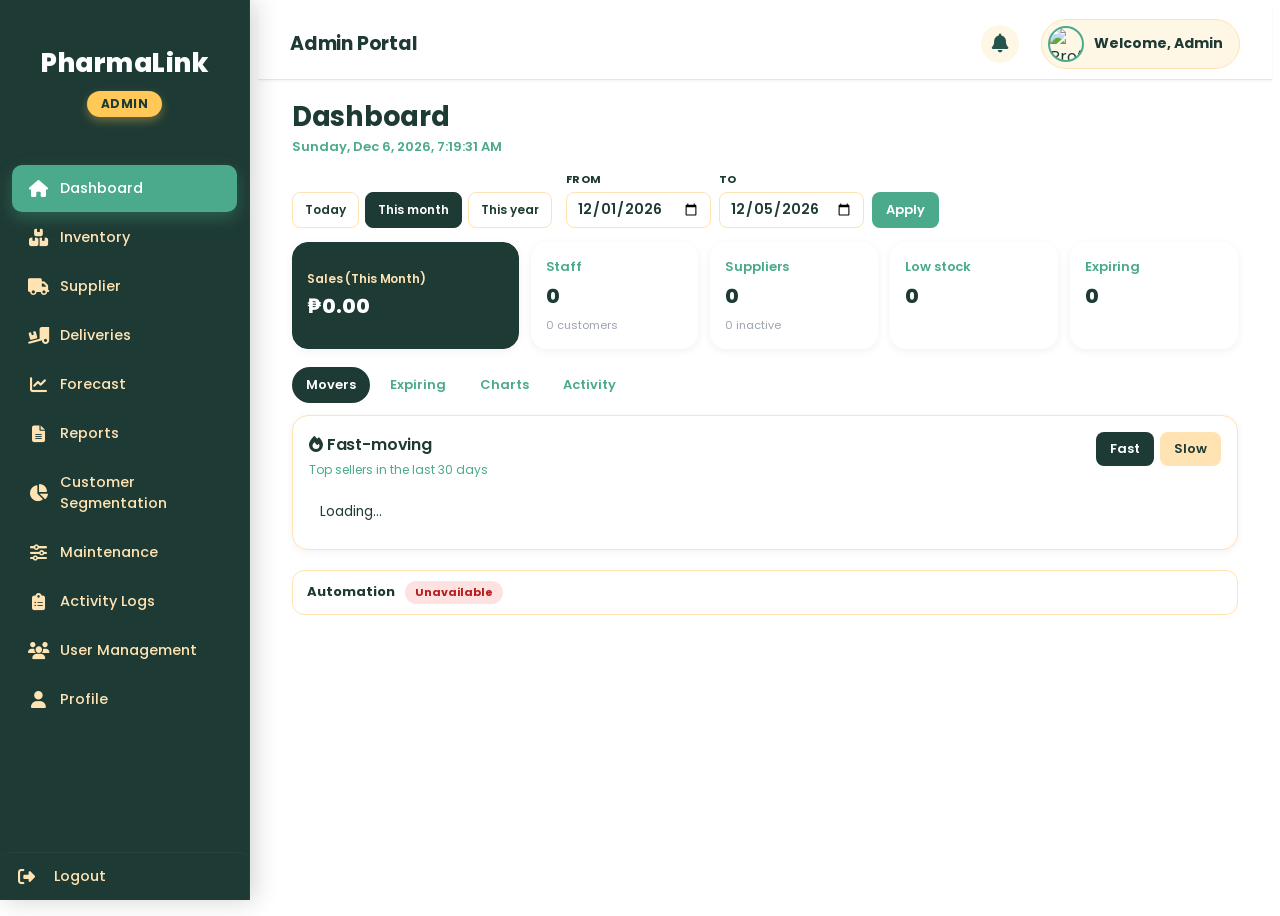
==== commit 9b1fd9bf: "Let admin edit and filter promos, and print receipts with the store address." ====
--- a/admin/admin.html
+++ b/admin/admin.html
@@ -1474,6 +1474,12 @@
                     <h3>Promos</h3>
                 </div>
                 <button type="button" id="addPromoBtn" class="add-btn" style="background:#4BAA8B;"><i class="fas fa-plus"></i> Create Promo</button>
+            </div>
+            <div class="promo-filter-row" style="display:flex;gap:8px;flex-wrap:wrap;padding:0 4px 12px;">
+                <button type="button" class="promo-filter-btn active" data-promo-filter="current" style="padding:6px 14px;border:1px solid #4BAA8B;border-radius:20px;background:#4BAA8B;color:#fff;cursor:pointer;font-size:13px;">Current</button>
+                <button type="button" class="promo-filter-btn" data-promo-filter="Expired" style="padding:6px 14px;border:1px solid #6b7280;border-radius:20px;background:#fff;color:#6b7280;cursor:pointer;font-size:13px;">Expired</button>
+                <button type="button" class="promo-filter-btn" data-promo-filter="Disabled" style="padding:6px 14px;border:1px solid #dc2626;border-radius:20px;background:#fff;color:#dc2626;cursor:pointer;font-size:13px;">Disabled</button>
+                <button type="button" class="promo-filter-btn" data-promo-filter="all" style="padding:6px 14px;border:1px solid #1E3A34;border-radius:20px;background:#fff;color:#1E3A34;cursor:pointer;font-size:13px;">All</button>
             </div>
             <div class="table-wrap">
                 <table id="promosTable">
@@ -2741,6 +2747,9 @@
     // ==========================================================
     let promosDrugList = [];
     let promosLoaded = false;
+    let allPromoRows = [];
+    let promoStatusFilter = 'current';
+    let editingPromoId = null;
 
     function updateLoyaltyPreview() {
         const input = document.getElementById('loyalty_peso_per_point');
@@ -2856,9 +2865,12 @@
     }
 
     function loadPromos() {
-        fetch('/api/admin/promos')
+        fetch('/api/admin/promos', { credentials: 'same-origin' })
             .then(res => res.json())
-            .then(rows => renderPromosTable(rows || []))
+            .then(rows => {
+                allPromoRows = Array.isArray(rows) ? rows : [];
+                renderPromosTable();
+            })
             .catch(err => {
                 console.error('Promos error:', err);
                 const body = document.getElementById('promosBody');
@@ -2867,11 +2879,36 @@
     }
     window.loadPromos = loadPromos;
 
-    function renderPromosTable(rows) {
+    function promoMatchesFilter(p) {
+        if (promoStatusFilter === 'all') return true;
+        if (promoStatusFilter === 'current') return p.status === 'Active' || p.status === 'Scheduled';
+        return p.status === promoStatusFilter;
+    }
+
+    function paintPromoFilterButtons() {
+        document.querySelectorAll('.promo-filter-btn').forEach((btn) => {
+            const on = btn.getAttribute('data-promo-filter') === promoStatusFilter;
+            btn.classList.toggle('active', on);
+            if (on) {
+                btn.style.background = btn.style.borderColor || '#4BAA8B';
+                btn.style.color = '#fff';
+            } else {
+                btn.style.background = '#fff';
+                btn.style.color = btn.style.borderColor || '#6b7280';
+            }
+        });
+    }
+
+    function renderPromosTable() {
         const body = document.getElementById('promosBody');
         if (!body) return;
+        const rows = allPromoRows.filter(promoMatchesFilter);
+        if (!allPromoRows.length) {
+            body.innerHTML = '<tr><td colspan="6" style="text-align:center;color:#6b7280;padding:15px;">No promos yet. Click "Create Promo" to add one.</td></tr>';
+            return;
+        }
         if (!rows.length) {
-            body.innerHTML = '<tr><td colspan="6" style="text-align:center;color:#6b7280;padding:15px;">No promos yet. Click "Create Promo" to add one.</td></tr>';
+            body.innerHTML = '<tr><td colspan="6" style="text-align:center;color:#6b7280;padding:15px;">No promos in this filter.</td></tr>';
             return;
         }
         const statusColor = { Active: '#4BAA8B', Scheduled: '#4BAA8B', Expired: '#6b7280', Disabled: '#dc2626' };
@@ -2885,16 +2922,28 @@
                 <td>${escapeHtmlPromo(p.scope)}</td>
                 <td>${p.start_date} - ${p.end_date}</td>
                 <td><span style="background:${color}20;color:${color};padding:3px 10px;border-radius:12px;font-size:12px;font-weight:600;">${p.status}</span></td>
-                <td><button type="button" class="toggle-promo-btn" data-id="${p.promo_id}" style="background:${p.is_active ? '#dc2626' : '#4BAA8B'};color:#fff;border:none;border-radius:4px;padding:5px 10px;cursor:pointer;font-size:12px;">${p.is_active ? 'Disable' : 'Enable'}</button></td>
+                <td style="white-space:nowrap;">
+                    <button type="button" class="edit-promo-btn" data-id="${p.promo_id}" style="background:#FFC857;color:#1E3A34;border:none;border-radius:4px;padding:5px 10px;cursor:pointer;font-size:12px;margin-right:6px;"><i class="fas fa-pen"></i> Edit</button>
+                    <button type="button" class="toggle-promo-btn" data-id="${p.promo_id}" style="background:${p.is_active ? '#dc2626' : '#4BAA8B'};color:#fff;border:none;border-radius:4px;padding:5px 10px;cursor:pointer;font-size:12px;">${p.is_active ? 'Disable' : 'Enable'}</button>
+                </td>
             </tr>`;
         }).join('');
     }
 
     document.getElementById('promosBody')?.addEventListener('click', e => {
+        const editBtn = e.target.closest('.edit-promo-btn');
+        if (editBtn) {
+            const promo = allPromoRows.find((p) => String(p.promo_id) === String(editBtn.dataset.id));
+            if (promo) window.openPromoModal(promo);
+            return;
+        }
         const btn = e.target.closest('.toggle-promo-btn');
         if (!btn) return;
         fetch('/api/admin/promos/toggle', {
-            method: 'POST', headers: { 'Content-Type': 'application/json' }, body: JSON.stringify({ promo_id: btn.dataset.id })
+            method: 'POST',
+            headers: { 'Content-Type': 'application/json' },
+            credentials: 'same-origin',
+            body: JSON.stringify({ promo_id: btn.dataset.id })
         })
             .then(res => res.json())
             .then(result => { if (result.success) loadPromos(); else alert(result.message || 'Failed to update promo.'); })
@@ -2902,9 +2951,7 @@
     });
 
     function populatePromoCategoryAndDrugSelects() {
-        // Reuse whatever drug master list the Inventory module already
-        // fetched, if available, instead of hitting the DB again.
-        fetch('/api/admin/drugs')
+        return fetch('/api/admin/drugs', { credentials: 'same-origin' })
             .then(res => res.json())
             .then(drugs => {
                 promosDrugList = Array.isArray(drugs) ? drugs.filter(d => Number(d.is_active) === 1) : [];
@@ -2921,11 +2968,41 @@
             .catch(err => console.error('Failed to load drugs for promo form:', err));
     }
 
+    function applyPromoScopeFields(scope) {
+        const sel = document.getElementById('promo_scope');
+        if (sel) sel.value = scope;
+        const segmentField = document.getElementById('promo_segment_field');
+        const categoryField = document.getElementById('promo_category_field');
+        const drugField = document.getElementById('promo_drug_field');
+        const drugsField = document.getElementById('promo_drugs_field');
+        if (segmentField) segmentField.style.display = scope === 'segment' ? 'block' : 'none';
+        if (categoryField) categoryField.style.display = scope === 'category' ? 'block' : 'none';
+        if (drugField) drugField.style.display = scope === 'drug' ? 'block' : 'none';
+        if (drugsField) drugsField.style.display = scope === 'drugs' ? 'block' : 'none';
+    }
+
+    function promoScopeOf(p) {
+        if ((p.drug_ids || []).length) return 'drugs';
+        if (p.drug_id) return 'drug';
+        if (p.segment_label) return 'segment';
+        if (p.category) return 'category';
+        return 'all';
+    }
+
+    function setPromoModalMode(isEdit) {
+        const title = document.getElementById('promoModalTitle');
+        const label = document.getElementById('submitPromoBtnLabel');
+        if (title) title.innerHTML = isEdit
+            ? '<i class="fas fa-pen"></i> Edit Promo'
+            : '<i class="fas fa-tags"></i> Create Promo';
+        if (label) label.textContent = isEdit ? 'Save changes' : 'Create Promo';
+    }
+
     function populatePromoSegmentSelect() {
         const sel = document.getElementById('promo_segment');
-        if (!sel) return;
+        if (!sel) return Promise.resolve();
         sel.innerHTML = '<option value="">Loading segments...</option>';
-        fetch('/api/cashier/segmentation', { credentials: 'same-origin' })
+        return fetch('/api/cashier/segmentation', { credentials: 'same-origin' })
             .then(res => res.json())
             .then(data => {
                 const k = String(data.active_k || 3);
@@ -3026,11 +3103,15 @@
         document.querySelectorAll('#inv-panel-reorder [data-reorder-filter]').forEach(card => {
             card.addEventListener('click', () => applyReorderFilter(card.getAttribute('data-reorder-filter')));
         });
+        document.querySelectorAll('.promo-filter-btn').forEach((btn) => {
+            btn.addEventListener('click', () => {
+                promoStatusFilter = btn.getAttribute('data-promo-filter') || 'current';
+                paintPromoFilterButtons();
+                renderPromosTable();
+            });
+        });
         document.getElementById('promo_scope')?.addEventListener('change', function () {
-            document.getElementById('promo_segment_field').style.display = this.value === 'segment' ? 'block' : 'none';
-            document.getElementById('promo_category_field').style.display = this.value === 'category' ? 'block' : 'none';
-            document.getElementById('promo_drug_field').style.display = this.value === 'drug' ? 'block' : 'none';
-            document.getElementById('promo_drugs_field').style.display = this.value === 'drugs' ? 'block' : 'none';
+            applyPromoScopeFields(this.value);
         });
 
         document.getElementById('promo_drugs_search')?.addEventListener('input', function () {
@@ -3043,23 +3124,71 @@
             renderPromoDrugsChecklist(filtered);
         });
 
-        document.getElementById('addPromoBtn')?.addEventListener('click', () => {
-            populatePromoCategoryAndDrugSelects();
+        window.openPromoModal = function openPromoModal(promo) {
+            const isEdit = !!(promo && promo.promo_id);
+            editingPromoId = isEdit ? promo.promo_id : null;
+            setPromoModalMode(isEdit);
             document.getElementById('addPromoForm')?.reset();
-            populatePromoSegmentSelect();
-            document.getElementById('promo_segment_field').style.display = 'none';
-            document.getElementById('promo_category_field').style.display = 'none';
-            document.getElementById('promo_drug_field').style.display = 'none';
-            document.getElementById('promo_drugs_field').style.display = 'none';
             promoSelectedDrugIds = new Set();
-            updatePromoDrugsCount();
             const searchBox = document.getElementById('promo_drugs_search');
             if (searchBox) searchBox.value = '';
-            lockDateNoPast(document.getElementById('promo_start_date'));
-            lockDateNoPast(document.getElementById('promo_end_date'));
+            const startEl = document.getElementById('promo_start_date');
+            const endEl = document.getElementById('promo_end_date');
+            Promise.all([populatePromoCategoryAndDrugSelects(), populatePromoSegmentSelect()]).then(() => {
+                if (!isEdit) {
+                    applyPromoScopeFields('all');
+                    lockDateNoPast(startEl);
+                    lockDateNoPast(endEl);
+                    updatePromoDrugsCount();
+                    return;
+                }
+                const scope = promoScopeOf(promo);
+                applyPromoScopeFields(scope);
+                const nameEl = document.getElementById('promo_name');
+                const typeEl = document.getElementById('promo_discount_type');
+                const valueEl = document.getElementById('promo_discount_value');
+                if (nameEl) nameEl.value = promo.name || '';
+                if (typeEl) typeEl.value = promo.discount_type || 'percent';
+                if (valueEl) valueEl.value = promo.discount_value || '';
+                if (startEl) {
+                    startEl.min = '';
+                    startEl.value = String(promo.start_date || '').slice(0, 10);
+                }
+                if (endEl) {
+                    endEl.min = '';
+                    endEl.value = String(promo.end_date || '').slice(0, 10);
+                }
+                if (scope === 'category' && promo.category) {
+                    const catSel = document.getElementById('promo_category');
+                    if (catSel) catSel.value = promo.category;
+                }
+                if (scope === 'drug' && promo.drug_id) {
+                    const drugSel = document.getElementById('promo_drug_id');
+                    if (drugSel) drugSel.value = String(promo.drug_id);
+                }
+                if (scope === 'segment' && promo.segment_label) {
+                    const segSel = document.getElementById('promo_segment');
+                    if (segSel) {
+                        const exists = [...segSel.options].some((o) => o.value === promo.segment_label);
+                        if (!exists) {
+                            const opt = document.createElement('option');
+                            opt.value = promo.segment_label;
+                            opt.textContent = promo.segment_label;
+                            segSel.appendChild(opt);
+                        }
+                        segSel.value = promo.segment_label;
+                    }
+                }
+                promoSelectedDrugIds = new Set((promo.drug_ids || []).map(String));
+                if (promo.drug_id && !promoSelectedDrugIds.size) promoSelectedDrugIds.add(String(promo.drug_id));
+                renderPromoDrugsChecklist(promosDrugList);
+                updatePromoDrugsCount();
+            });
             const modal = document.getElementById('addPromoModal');
             if (modal) modal.style.display = 'flex';
-        });
+        };
+
+        document.getElementById('addPromoBtn')?.addEventListener('click', () => openPromoModal(null));
         document.getElementById('closeAddPromoModal')?.addEventListener('click', () => {
             const modal = document.getElementById('addPromoModal');
             if (modal) modal.style.display = 'none';
@@ -3084,7 +3213,7 @@
             const today = manilaTodayYmd();
             const startDate = document.getElementById('promo_start_date')?.value || '';
             const endDate = document.getElementById('promo_end_date')?.value || '';
-            if (startDate < today || endDate < today) {
+            if (!editingPromoId && (startDate < today || endDate < today)) {
                 alert('Promo dates cannot be in the past.');
                 return;
             }
@@ -3101,19 +3230,25 @@
                 start_date: document.getElementById('promo_start_date').value,
                 end_date: document.getElementById('promo_end_date').value,
             };
-            fetch('/api/admin/promos', {
-                method: 'POST', headers: { 'Content-Type': 'application/json' }, body: JSON.stringify(payload)
+            const url = editingPromoId ? ('/api/admin/promos/' + encodeURIComponent(editingPromoId)) : '/api/admin/promos';
+            const method = editingPromoId ? 'PUT' : 'POST';
+            fetch(url, {
+                method,
+                headers: { 'Content-Type': 'application/json' },
+                credentials: 'same-origin',
+                body: JSON.stringify(payload)
             })
                 .then(res => res.json())
                 .then(result => {
                     if (result.success) {
                         document.getElementById('addPromoModal').style.display = 'none';
+                        editingPromoId = null;
                         loadPromos();
                     } else {
-                        alert(result.message || 'Failed to create promo.');
+                        alert(result.message || (editingPromoId ? 'Failed to update promo.' : 'Failed to create promo.'));
                     }
                 })
-                .catch(err => alert('Error: ' + err.message));
+                .catch(err => alert('Error: ' + err.message));}
         });
     });
 
@@ -3934,7 +4069,7 @@
     <div id="addPromoModal" class="modal">
         <div class="modal-content">
             <div class="modal-header">
-                <h2><i class="fas fa-tags"></i> Create Promo</h2>
+                <h2 id="promoModalTitle"><i class="fas fa-tags"></i> Create Promo</h2>
                 <span class="close" id="closeAddPromoModal">&times;</span>
             </div>
             <form id="addPromoForm">
@@ -3984,7 +4119,7 @@
                 <label for="promo_end_date">End Date:</label>
                 <input type="date" id="promo_end_date" required>
 
-                <button type="button" id="submitPromoBtn" style="background: #4BAA8B;margin-top:12px;" class="update"><i class="fas fa-check"></i> Create Promo</button>
+                <button type="button" id="submitPromoBtn" style="background: #4BAA8B;margin-top:12px;" class="update"><i class="fas fa-check"></i> <span id="submitPromoBtnLabel">Create Promo</span></button>
             </form>
         </div>
     </div>
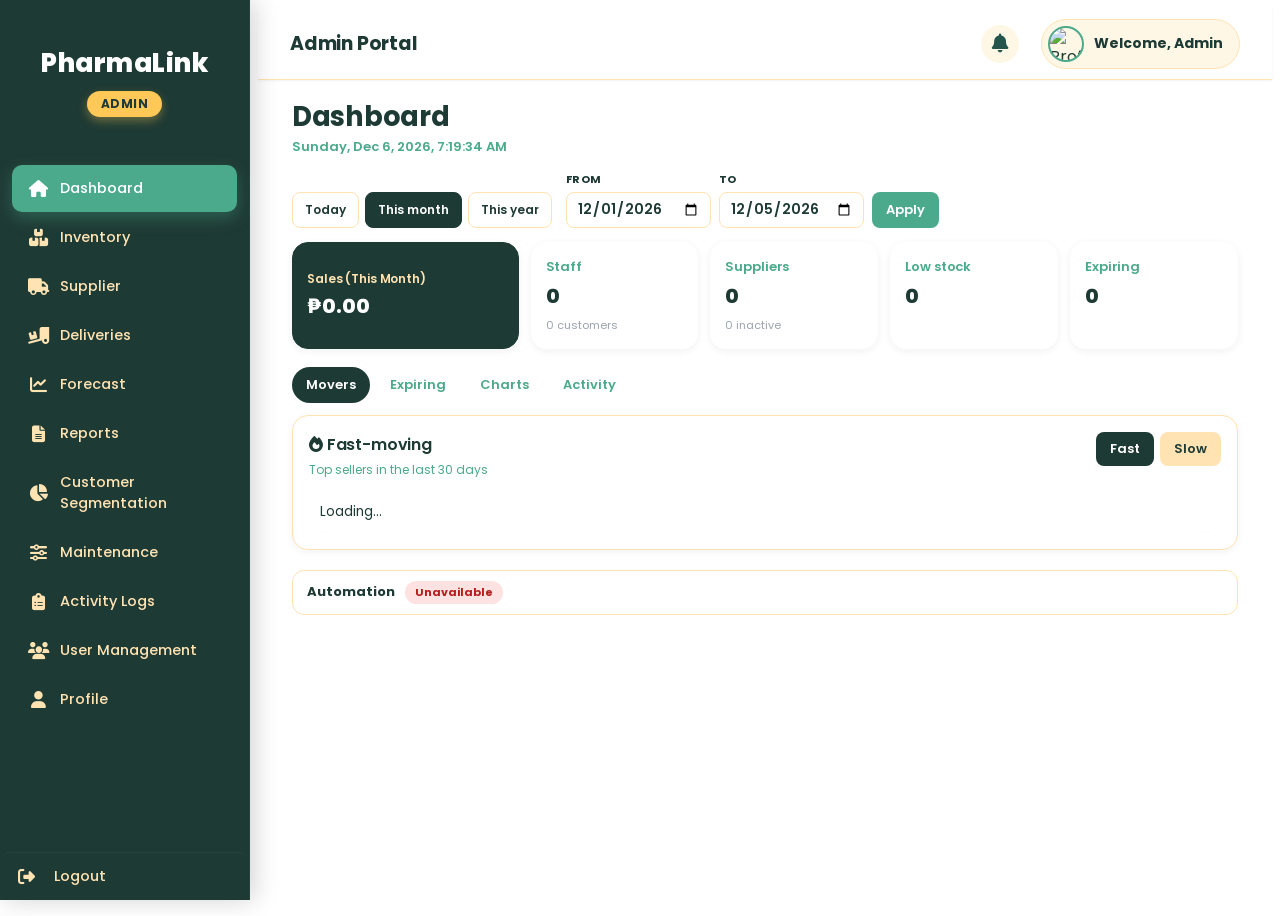
==== commit a74c849a: "Fix a promo script brace so admin forecast and categories load again." ====
--- a/admin/admin.html
+++ b/admin/admin.html
@@ -3248,7 +3248,7 @@
                         alert(result.message || (editingPromoId ? 'Failed to update promo.' : 'Failed to create promo.'));
                     }
                 })
-                .catch(err => alert('Error: ' + err.message));}
+                .catch(err => alert('Error: ' + err.message));
         });
     });
 
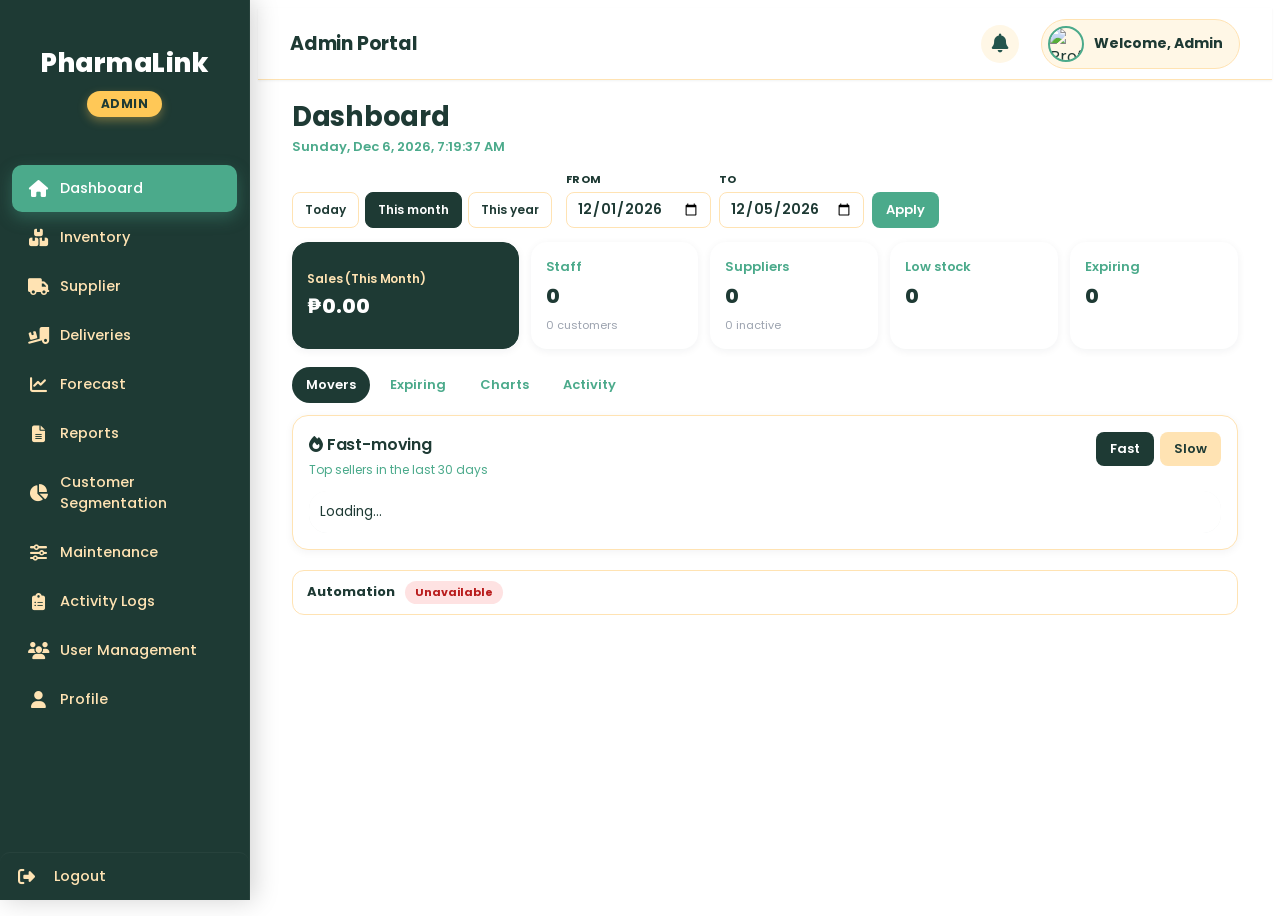
==== commit ffe2605d: "Prefill receive qty from outstanding and hide received POs so deliveries cannot over-receive." ====
--- a/admin/admin.html
+++ b/admin/admin.html
@@ -561,7 +561,7 @@
                                         <th>Actions</th>
                                     </tr>
                                 </thead>
-                                <tbody id="inventoryBody"></tbody>
+                                <tbody id="inventoryBody"><tr><td colspan="13" class="inv-empty">Loading...</td></tr></tbody>
                             </table>
                         </div>
                         <div class="um-pagination ph-pagination" id="lots-pagination">
@@ -962,11 +962,12 @@
         <div class="left filter">
             <label for="poStatusFilter">Status:</label>
             <select id="poStatusFilter">
-                <option value="">All</option>
+                <option value="open" selected>To receive</option>
                 <option value="Pending">Pending</option>
                 <option value="Partially Received">Partially Received</option>
                 <option value="Received">Received</option>
                 <option value="Cancelled">Cancelled</option>
+                <option value="">All</option>
             </select>
         </div>
         <button type="button" id="createPoBtn"><i class="fas fa-plus"></i> Create Purchase Order</button>
@@ -3325,6 +3326,26 @@
         }
     }
 
+    function bindReceiveQtyCaps(root) {
+        if (!root) return;
+        const clamp = (input) => {
+            const row = input.closest('.po-receive-row');
+            const max = Math.max(0, parseInt(row?.getAttribute('data-outstanding') || '0', 10) || 0);
+            let v = parseInt(input.value, 10);
+            if (!Number.isFinite(v) || v < 0) v = 0;
+            if (v > max) v = max;
+            if (String(input.value) !== String(v)) input.value = String(v);
+        };
+        root.querySelectorAll('.recv-qty').forEach(clamp);
+        if (!root.dataset.qtyBound) {
+            root.dataset.qtyBound = '1';
+            root.addEventListener('input', (e) => {
+                if (!e.target.classList.contains('recv-qty')) return;
+                clamp(e.target);
+            });
+        }
+    }
+
     // ---------- Supplier + Drug lookups (shared by Create + Receive) ----------
     function loadPoLookups() {
         return Promise.all([
@@ -3341,6 +3362,7 @@
         const status = document.getElementById('poStatusFilter')?.value || '';
         const url = '/api/admin/purchase-orders' + (status ? ('?status=' + encodeURIComponent(status)) : '');
         const body = document.getElementById('poBody');
+        if (body) body.innerHTML = '<tr><td colspan="7" style="text-align:center;color:var(--ph-text-faint);padding:15px;">Loading...</td></tr>';
         fetch(url)
             .then(res => {
                 if (!res.ok) throw new Error('Server returned ' + res.status + ' ' + res.statusText);
@@ -3727,7 +3749,7 @@
                                     <span style="font-size:12px;color:var(--ph-text-soft);">Ordered: ${it.quantity_ordered} · Received: ${it.quantity_received} · Outstanding: ${it.quantity_outstanding}</span>
                                 </div>
                                 <div style="display:grid;grid-template-columns:repeat(auto-fit, minmax(110px, 1fr));gap:8px;">
-                                    <div><label style="${labelStyle}">Qty Now</label><input type="number" class="recv-qty" min="0" max="${it.quantity_outstanding}" value="0" ${done ? 'disabled' : ''}></div>
+                                    <div><label style="${labelStyle}">Qty Now</label><input type="number" class="recv-qty" min="0" max="${it.quantity_outstanding}" value="${it.quantity_outstanding}" ${done ? 'disabled' : ''}></div>
                                     <div><label style="${labelStyle}">Lot #</label><input type="text" class="recv-lot" placeholder="Lot #" ${done ? 'disabled' : ''}></div>
                                     <div><label style="${labelStyle}">Expiration</label><input type="date" class="recv-exp" min="${manilaTodayYmd()}" ${done ? 'disabled' : ''}></div>
                                     <div><label style="${labelStyle}">Cost</label><input type="number" class="recv-cost" min="0" step="0.01" placeholder="Type unit cost" value="" ${done ? 'disabled' : ''}></div>
@@ -3736,6 +3758,7 @@
                             </div>`;
                     }).join('');
                     bindReceiveMarkupHints(receiveBody);
+                    bindReceiveQtyCaps(receiveBody);
                 }
 
                 const historyEl = document.getElementById('poDeliveryHistory');
@@ -3848,7 +3871,9 @@
         if (!currentPoId) return;
 
         const items = Array.from(document.querySelectorAll('#poReceiveBody .po-receive-row')).map(row => {
-            const qty = parseInt(row.querySelector('.recv-qty')?.value, 10) || 0;
+            const outstanding = Math.max(0, parseInt(row.dataset.outstanding, 10) || 0);
+            let qty = parseInt(row.querySelector('.recv-qty')?.value, 10) || 0;
+            if (qty > outstanding) qty = outstanding;
             return {
                 po_item_id: row.dataset.poItemId,
                 quantity_received: qty,
@@ -3903,6 +3928,7 @@
                     alert(`Delivery received: ${result.lots_created} lot(s) created. PO status: ${result.po_status}.`);
                     loadPurchaseOrders();
                     openViewPoModal(currentPoId); // refresh the modal in place (shows updated outstanding qty + history)
+                    if (typeof window.fetchLots === 'function') window.fetchLots();
                 } else {
                     alert(result.message || 'Failed to receive delivery.');
                 }
@@ -4197,7 +4223,7 @@
 
     <script src="https://cdn.jsdelivr.net/npm/jsbarcode@3.11.6/dist/JsBarcode.all.min.js"></script>
     <script src="https://cdn.jsdelivr.net/npm/@zxing/library@0.21.3/umd/index.min.js"></script>
-    <script src="/admin/js/inventory.js?v=minmax1"></script>
+    <script src="/admin/js/inventory.js?v=recv1"></script>
     <script src="/admin/js/supplier.js?v=no-policy1"></script>
 <script>
 document.addEventListener('DOMContentLoaded', () => {
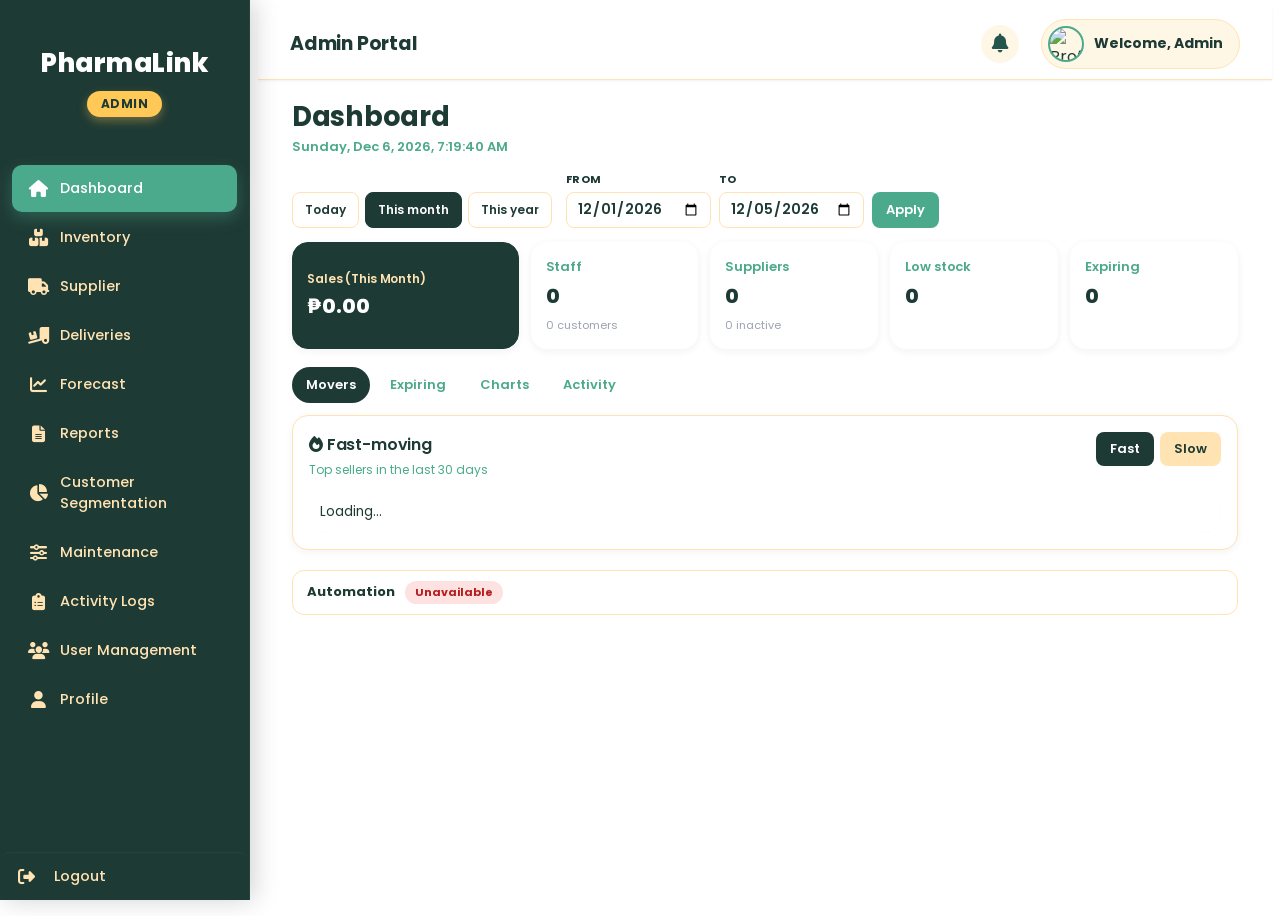
==== commit 92ca12ca: "Stop supplier email from blocking the admin API so Deliveries no longer returns 502 HTML." ====
--- a/admin/admin.html
+++ b/admin/admin.html
@@ -3364,10 +3364,14 @@
         const body = document.getElementById('poBody');
         if (body) body.innerHTML = '<tr><td colspan="7" style="text-align:center;color:var(--ph-text-faint);padding:15px;">Loading...</td></tr>';
         fetch(url)
-            .then(res => {
-                if (!res.ok) throw new Error('Server returned ' + res.status + ' ' + res.statusText);
-                return res.json();
-            })
+            .then(res => res.text().then(text => {
+                if (!res.ok) throw new Error('Server returned ' + res.status);
+                try {
+                    return text ? JSON.parse(text) : [];
+                } catch (err) {
+                    throw new Error('Server returned ' + res.status);
+                }
+            }))
             .then(orders => {
                 if (!body) return;
                 if (!Array.isArray(orders) || orders.length === 0) {
@@ -3620,7 +3624,18 @@
             method: 'POST',
             headers: { 'Content-Type': 'application/json' },
             body: JSON.stringify({ html: draft.html, subject: draft.subject }),
-        }).then(res => res.json());
+        }).then(res => res.text().then(text => {
+            let data = {};
+            try { data = text ? JSON.parse(text) : {}; } catch (err) { data = {}; }
+            if (!res.ok) {
+                return {
+                    success: false,
+                    email_sent: false,
+                    message: data.message || ('Server returned ' + res.status),
+                };
+            }
+            return data;
+        }));
     }
 
     function finishPoEmail(message, sent) {
@@ -4223,7 +4238,7 @@
 
     <script src="https://cdn.jsdelivr.net/npm/jsbarcode@3.11.6/dist/JsBarcode.all.min.js"></script>
     <script src="https://cdn.jsdelivr.net/npm/@zxing/library@0.21.3/umd/index.min.js"></script>
-    <script src="/admin/js/inventory.js?v=recv1"></script>
+    <script src="/admin/js/inventory.js?v=recv2"></script>
     <script src="/admin/js/supplier.js?v=no-policy1"></script>
 <script>
 document.addEventListener('DOMContentLoaded', () => {
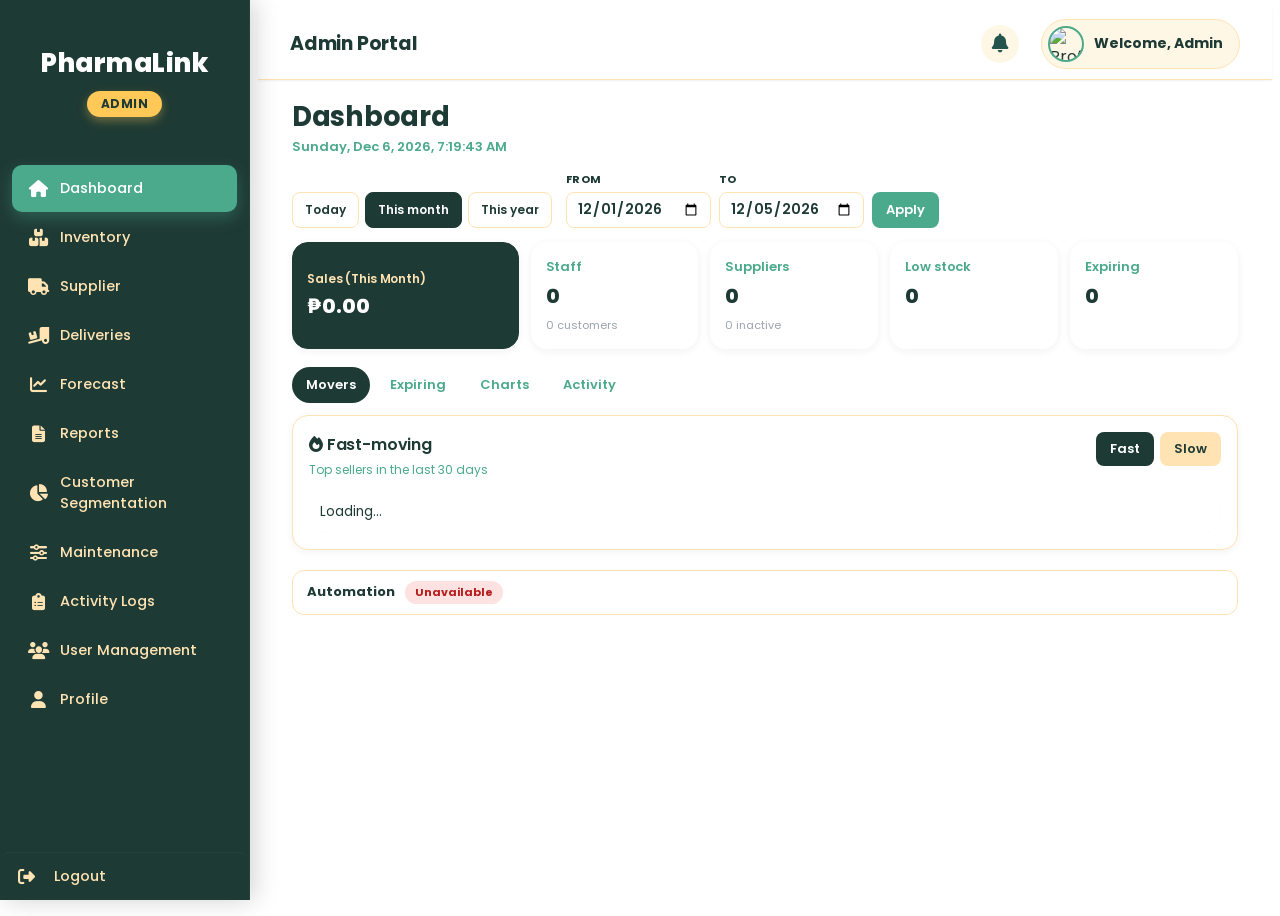
==== commit efcffe36: "Receive boxes with per-box cost and per-piece selling price, and drop delivery barcodes." ====
--- a/admin/admin.html
+++ b/admin/admin.html
@@ -1062,10 +1062,6 @@
                 <label for="delivery_reference">Invoice / Reference No.:</label>
                 <input type="text" id="delivery_reference" required placeholder="e.g. SI-12345">
             </div>
-        </div>
-        <div style="display:flex;gap:8px;align-items:center;margin-bottom:10px;flex-wrap:wrap;">
-            <input type="text" id="receiveBarcodeInput" placeholder="Type or scan barcode, then press Enter" autocomplete="off" style="flex:1;min-width:180px;">
-            <button type="button" id="scanReceiveBarcodeBtn" class="action-btn" style="margin:0;width:auto;"><i class="fas fa-barcode"></i> Scan camera</button>
         </div>
 
         <div id="poReceiveBody" style="margin-bottom:12px;"></div>
@@ -3302,16 +3298,19 @@
         if (!root) return;
         const apply = (row) => {
             const costEl = row.querySelector('.recv-cost');
+            const pcsEl = row.querySelector('.recv-pcs');
             const priceEl = row.querySelector('.recv-price');
             if (!costEl || !priceEl) return;
-            const cost = parseFloat(costEl.value);
-            if (!(cost > 0)) {
+            const costBox = parseFloat(costEl.value);
+            const pcs = parseInt(pcsEl?.value, 10);
+            if (!(costBox > 0) || !(pcs > 0)) {
                 priceEl.value = '';
                 return;
             }
+            const costPiece = costBox / pcs;
             if (typeof window.computeSuggestedPrice === 'function') {
                 const category = row.getAttribute('data-category') || '';
-                const { suggested } = window.computeSuggestedPrice(category, cost);
+                const { suggested } = window.computeSuggestedPrice(category, costPiece);
                 priceEl.value = suggested;
             }
         };
@@ -3319,7 +3318,7 @@
         if (!root.dataset.markupBound) {
             root.dataset.markupBound = '1';
             root.addEventListener('input', (e) => {
-                if (!e.target.classList.contains('recv-cost')) return;
+                if (!e.target.classList.contains('recv-cost') && !e.target.classList.contains('recv-pcs')) return;
                 const row = e.target.closest('.po-receive-row');
                 if (row) apply(row);
             });
@@ -3332,16 +3331,21 @@
             const row = input.closest('.po-receive-row');
             const max = Math.max(0, parseInt(row?.getAttribute('data-outstanding') || '0', 10) || 0);
             let v = parseInt(input.value, 10);
-            if (!Number.isFinite(v) || v < 0) v = 0;
+            if (!Number.isFinite(v) || v < 1) v = max > 0 ? 1 : 0;
             if (v > max) v = max;
             if (String(input.value) !== String(v)) input.value = String(v);
+        };
+        const clampPcs = (input) => {
+            let v = parseInt(input.value, 10);
+            if (!Number.isFinite(v) || v < 1) v = 1;
+            if (String(input.value) !== String(v) && input.value !== '') input.value = String(v);
         };
         root.querySelectorAll('.recv-qty').forEach(clamp);
         if (!root.dataset.qtyBound) {
             root.dataset.qtyBound = '1';
             root.addEventListener('input', (e) => {
-                if (!e.target.classList.contains('recv-qty')) return;
-                clamp(e.target);
+                if (e.target.classList.contains('recv-qty')) clamp(e.target);
+                if (e.target.classList.contains('recv-pcs') && e.target.value !== '') clampPcs(e.target);
             });
         }
     }
@@ -3424,8 +3428,8 @@
             <select class="po-item-drug" style="flex:3;">
                 ${poDrugOptionsHtml(prefill?.drug_id)}
             </select>
-            <input type="number" class="po-item-qty" placeholder="Qty" min="1" value="${prefill?.quantity_ordered || 1}" style="flex:1;min-width:70px;">
-            <input type="number" class="po-item-cost" placeholder="Unit cost (optional)" min="0" step="0.01" style="flex:1;min-width:110px;">
+            <input type="number" class="po-item-qty" placeholder="Qty (boxes)" min="1" step="1" value="${prefill?.quantity_ordered || 1}" style="flex:1;min-width:70px;">
+            <input type="number" class="po-item-cost" placeholder="Cost / box (optional)" min="0" step="0.01" style="flex:1;min-width:110px;">
             <button type="button" class="po-item-remove btn-delete action-btn"><i class="fas fa-trash"></i></button>
         `;
         if (prefill?.drug_id) {
@@ -3433,6 +3437,14 @@
             sel.value = String(prefill.drug_id);
         }
         row.querySelector('.po-item-remove').addEventListener('click', () => row.remove());
+        const qtyEl = row.querySelector('.po-item-qty');
+        const clampPoQty = () => {
+            let v = parseInt(qtyEl.value, 10);
+            if (!Number.isFinite(v) || v < 1) v = 1;
+            if (String(qtyEl.value) !== String(v)) qtyEl.value = String(v);
+        };
+        qtyEl.addEventListener('input', clampPoQty);
+        qtyEl.addEventListener('blur', clampPoQty);
         return row;
     }
 
@@ -3583,11 +3595,15 @@
 
     function collectNewPoPayload() {
         const supplier_id = document.getElementById('po_supplier')?.value;
-        const items = Array.from(document.querySelectorAll('#poItemsContainer .po-item-row')).map(row => ({
-            drug_id: row.querySelector('.po-item-drug').value,
-            quantity_ordered: parseInt(row.querySelector('.po-item-qty').value, 10) || 0,
-            unit_cost: row.querySelector('.po-item-cost').value || null,
-        })).filter(it => it.drug_id && it.quantity_ordered > 0);
+        const items = Array.from(document.querySelectorAll('#poItemsContainer .po-item-row')).map(row => {
+            let qty = parseInt(row.querySelector('.po-item-qty').value, 10) || 0;
+            if (qty < 1) qty = 0;
+            return {
+                drug_id: row.querySelector('.po-item-drug').value,
+                quantity_ordered: qty,
+                unit_cost: row.querySelector('.po-item-cost').value || null,
+            };
+        }).filter(it => it.drug_id && it.quantity_ordered >= 1);
         return {
             supplier_id,
             order_date: document.getElementById('po_order_date')?.value || '',
@@ -3651,7 +3667,11 @@
     document.getElementById('submitPoBtn')?.addEventListener('click', () => {
         const payload = collectNewPoPayload();
         if (!payload.supplier_id) { alert('Please select a supplier.'); return; }
-        if (!payload.items.length) { alert('Please add at least one item with a valid quantity.'); return; }
+        if (!payload.items.length) { alert('Please add at least one item with a quantity of 1 or more.'); return; }
+        if (payload.items.some(it => it.quantity_ordered < 1)) {
+            alert('Quantity must be at least 1.');
+            return;
+        }
         if (payload.order_date && payload.order_date < manilaTodayYmd()) {
             alert('Order date cannot be in the past.');
             return;
@@ -3758,17 +3778,18 @@
                         // restate any of that here.
                         const labelStyle = 'display:block;font-size:11px;color:var(--ph-text-faint);margin-bottom:2px;font-weight:600;';
                         return `
-                            <div class="po-receive-row" data-po-item-id="${it.po_item_id}" data-drug-id="${it.drug_id}" data-barcode="${escapeHtmlPo(it.barcode || '')}" data-category="${escapeHtmlPo(it.category || '')}" data-outstanding="${it.quantity_outstanding}" data-last-lot="${escapeHtmlPo(it.last_lot_number || '')}" data-last-exp="${escapeHtmlPo(it.last_expiration_date || '')}" data-last-cost="${it.last_cost_price != null ? it.last_cost_price : ''}" style="border:1.5px solid var(--ph-border-soft);border-radius:var(--ph-radius-md);padding:12px;margin-bottom:10px;${done ? 'opacity:0.55;' : ''}">
+                            <div class="po-receive-row" data-po-item-id="${it.po_item_id}" data-drug-id="${it.drug_id}" data-category="${escapeHtmlPo(it.category || '')}" data-outstanding="${it.quantity_outstanding}" data-last-lot="${escapeHtmlPo(it.last_lot_number || '')}" data-last-exp="${escapeHtmlPo(it.last_expiration_date || '')}" style="border:1.5px solid var(--ph-border-soft);border-radius:var(--ph-radius-md);padding:12px;margin-bottom:10px;${done ? 'opacity:0.55;' : ''}">
                                 <div style="display:flex;justify-content:space-between;align-items:baseline;flex-wrap:wrap;gap:4px 12px;margin-bottom:10px;">
                                     <strong style="font-size:14px;">${label}</strong>
-                                    <span style="font-size:12px;color:var(--ph-text-soft);">Ordered: ${it.quantity_ordered} · Received: ${it.quantity_received} · Outstanding: ${it.quantity_outstanding}</span>
+                                    <span style="font-size:12px;color:var(--ph-text-soft);">Ordered: ${it.quantity_ordered} boxes · Received: ${it.quantity_received} · Outstanding: ${it.quantity_outstanding}</span>
                                 </div>
                                 <div style="display:grid;grid-template-columns:repeat(auto-fit, minmax(110px, 1fr));gap:8px;">
-                                    <div><label style="${labelStyle}">Qty Now</label><input type="number" class="recv-qty" min="0" max="${it.quantity_outstanding}" value="${it.quantity_outstanding}" ${done ? 'disabled' : ''}></div>
+                                    <div><label style="${labelStyle}">Quantity</label><input type="number" class="recv-qty" min="1" max="${it.quantity_outstanding}" step="1" value="${Math.max(it.quantity_outstanding, 0)}" ${done ? 'disabled' : ''}></div>
+                                    <div><label style="${labelStyle}">Pcs / box</label><input type="number" class="recv-pcs" min="1" step="1" placeholder="e.g. 100" ${done ? 'disabled' : ''}></div>
                                     <div><label style="${labelStyle}">Lot #</label><input type="text" class="recv-lot" placeholder="Lot #" ${done ? 'disabled' : ''}></div>
                                     <div><label style="${labelStyle}">Expiration</label><input type="date" class="recv-exp" min="${manilaTodayYmd()}" ${done ? 'disabled' : ''}></div>
-                                    <div><label style="${labelStyle}">Cost</label><input type="number" class="recv-cost" min="0" step="0.01" placeholder="Type unit cost" value="" ${done ? 'disabled' : ''}></div>
-                                    <div><label style="${labelStyle}">Selling Price</label><input type="number" class="recv-price" min="0" step="0.01" readonly tabindex="-1" style="background:#f3f4f6;" ${done ? 'disabled' : ''}></div>
+                                    <div><label style="${labelStyle}">Cost / box</label><input type="number" class="recv-cost" min="0" step="0.01" placeholder="Cost per box" value="" ${done ? 'disabled' : ''}></div>
+                                    <div><label style="${labelStyle}">Selling / pc</label><input type="number" class="recv-price" min="0" step="0.01" readonly tabindex="-1" style="background:#f3f4f6;" ${done ? 'disabled' : ''}></div>
                                 </div>
                             </div>`;
                     }).join('');
@@ -3802,86 +3823,6 @@
         if (modal) modal.style.display = 'none';
     });
 
-    function parseGs1Receive(code) {
-        const raw = String(code || '').trim();
-        const out = { raw, gtin: '', lot: '', expiry: '' };
-        const ai01 = raw.match(/\(01\)(\d{8,14})/);
-        const ai17 = raw.match(/\(17\)(\d{6})/);
-        const ai10 = raw.match(/\(10\)([^()\x1d]+)/);
-        if (ai01) out.gtin = ai01[1];
-        if (ai10) out.lot = ai10[1].trim();
-        if (ai17) {
-            const yy = ai17[1].slice(0, 2);
-            const mm = ai17[1].slice(2, 4);
-            const dd = ai17[1].slice(4, 6);
-            const year = Number(yy) >= 70 ? '19' + yy : '20' + yy;
-            out.expiry = `${year}-${mm}-${dd}`;
-        }
-        return out;
-    }
-
-    function fillIfEmpty(el, value) {
-        if (!el || el.disabled) return;
-        if (value === undefined || value === null || String(value).trim() === '') return;
-        if (String(el.value || '').trim()) return;
-        el.value = value;
-    }
-
-    function applyReceiveBarcode(code) {
-        const gs1 = parseGs1Receive(code);
-        const needles = [gs1.raw, gs1.gtin].filter(Boolean).map((s) => String(s).trim().toLowerCase());
-        if (!needles.length) return false;
-        const rows = Array.from(document.querySelectorAll('#poReceiveBody .po-receive-row'));
-        const row = rows.find((r) => {
-            const bc = String(r.getAttribute('data-barcode') || '').trim().toLowerCase();
-            if (!bc) return false;
-            return needles.some((n) => n === bc || n.includes(bc) || bc.includes(n));
-        });
-        if (!row) {
-            alert('That barcode is not on this purchase order.');
-            return false;
-        }
-        const qtyEl = row.querySelector('.recv-qty');
-        if (qtyEl?.disabled) {
-            alert('That item is already fully received.');
-            return false;
-        }
-        rows.forEach((r) => { r.style.outline = ''; });
-        row.style.outline = '2px solid #4BAA8B';
-        row.scrollIntoView({ behavior: 'smooth', block: 'center' });
-        if (qtyEl && !(parseInt(qtyEl.value, 10) > 0)) qtyEl.value = 1;
-        const today = manilaTodayYmd();
-        const gs1ExpOk = gs1.expiry && gs1.expiry >= today;
-        fillIfEmpty(row.querySelector('.recv-lot'), gs1.lot || row.getAttribute('data-last-lot') || '');
-        fillIfEmpty(row.querySelector('.recv-exp'), gs1ExpOk ? gs1.expiry : (row.getAttribute('data-last-exp') || ''));
-        fillIfEmpty(row.querySelector('.recv-cost'), row.getAttribute('data-last-cost') || '');
-        const costEl = row.querySelector('.recv-cost');
-        if (costEl) costEl.dispatchEvent(new Event('input', { bubbles: true }));
-        const lotEl = row.querySelector('.recv-lot');
-        const expEl = row.querySelector('.recv-exp');
-        if (lotEl && !String(lotEl.value || '').trim()) lotEl.focus();
-        else if (expEl && !String(expEl.value || '').trim()) expEl.focus();
-        else if (costEl && !String(costEl.value || '').trim()) costEl.focus();
-        const typed = document.getElementById('receiveBarcodeInput');
-        if (typed) typed.value = '';
-        return true;
-    }
-    window.applyReceiveBarcode = applyReceiveBarcode;
-
-    document.getElementById('receiveBarcodeInput')?.addEventListener('keydown', (e) => {
-        if (e.key !== 'Enter') return;
-        e.preventDefault();
-        applyReceiveBarcode(e.target.value);
-    });
-
-    document.getElementById('scanReceiveBarcodeBtn')?.addEventListener('click', () => {
-        if (typeof window.openDrugBarcodeScanner === 'function') {
-            window.openDrugBarcodeScanner('drugBarcodeManualInput', applyReceiveBarcode);
-        } else {
-            document.getElementById('receiveBarcodeInput')?.focus();
-        }
-    });
-
     document.getElementById('submitReceiveBtn')?.addEventListener('click', () => {
         if (!currentPoId) return;
 
@@ -3889,9 +3830,11 @@
             const outstanding = Math.max(0, parseInt(row.dataset.outstanding, 10) || 0);
             let qty = parseInt(row.querySelector('.recv-qty')?.value, 10) || 0;
             if (qty > outstanding) qty = outstanding;
+            const pcs = parseInt(row.querySelector('.recv-pcs')?.value, 10) || 0;
             return {
                 po_item_id: row.dataset.poItemId,
                 quantity_received: qty,
+                pieces_per_box: pcs,
                 lot_number: row.querySelector('.recv-lot')?.value.trim() || '',
                 expiration_date: row.querySelector('.recv-exp')?.value || '',
                 cost_price: row.querySelector('.recv-cost')?.value || null,
@@ -3899,7 +3842,7 @@
         }).filter(it => it.quantity_received > 0);
 
         if (items.length === 0) {
-            alert('Please enter a quantity for at least one item.');
+            alert('Please enter a quantity of at least 1 for an item.');
             return;
         }
         const deliveryDate = document.getElementById('delivery_date')?.value || '';
@@ -3921,8 +3864,16 @@
                 alert('Expiration date cannot be in the past.');
                 return;
             }
+            if (it.quantity_received < 1) {
+                alert('Quantity must be at least 1 and cannot exceed the ordered amount.');
+                return;
+            }
+            if (!(it.pieces_per_box > 0)) {
+                alert('Every item being received needs pieces per box.');
+                return;
+            }
             if (!(parseFloat(it.cost_price) > 0)) {
-                alert('Every item being received needs a unit cost. Selling price is computed from category markup.');
+                alert('Every item being received needs a cost per box. Selling price per piece is computed from markup.');
                 return;
             }
         }
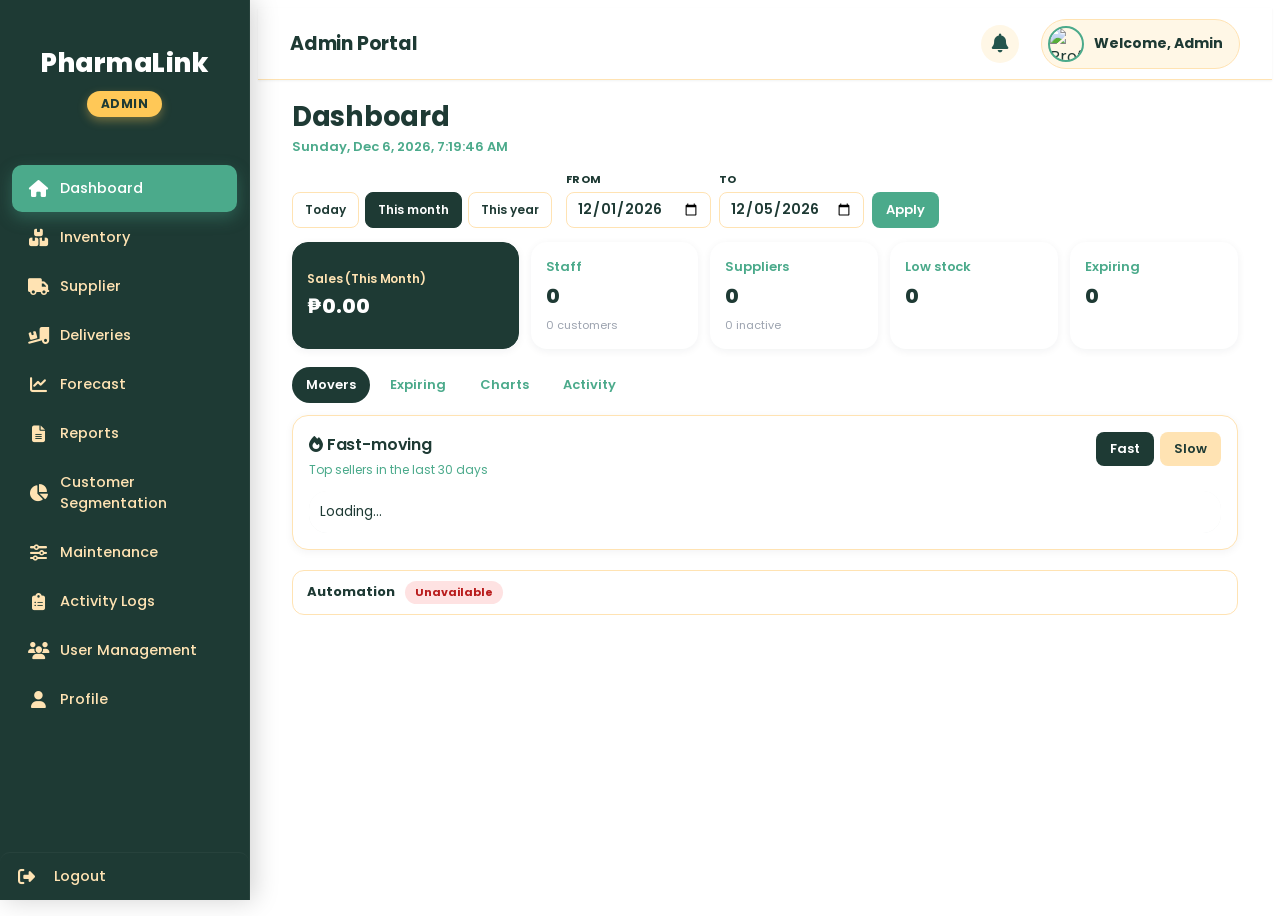
==== commit 24e7187e: "Sign in with a username or account ID, and load each page without waiting on hidden charts. Forecast" ====
--- a/admin/admin.html
+++ b/admin/admin.html
@@ -5,9 +5,9 @@
     <meta name="viewport" content="width=device-width, initial-scale=1.0"/>
     <title>PharmaLink System - Admin Portal</title>
     <link rel="stylesheet" href="/assets/theme.css?v=notif-new1">
-    <link rel="stylesheet" href="/admin/css/admin.css?v=admin-mobile1">
+    <link rel="stylesheet" href="/admin/css/admin.css?v=sup-meds-lg">
     <link rel="stylesheet" href="/shared/css/segmentation.css?v=seg-mobile1">
-    <link rel="stylesheet" href="https://cdnjs.cloudflare.com/ajax/libs/font-awesome/6.4.0/css/all.min.css"/>
+    <link rel="stylesheet" href="https://cdnjs.cloudflare.com/ajax/libs/font-awesome/6.4.0/css/all.min.css" media="print" onload="this.media='all'"/>
     <style>
         /* Page-specific tweaks only - shared cards, tables, modals, buttons,
            badges, toasts, and Profile layout live in assets/theme.css */
@@ -743,13 +743,13 @@
       </div>
     </div>
     <div class="chart-card">
-      <h3>Purchase Frequency <span>(orders / customer)</span></h3>
+      <h3>How often they buy <span>(orders)</span></h3>
       <div class="cs-seg-chart">
         <canvas id="purchaseFrequencyChart"></canvas>
       </div>
     </div>
     <div class="chart-card">
-      <h3>Spending Tier <span>(total ₱ / customer)</span></h3>
+      <h3>How much they have spent <span>(₱)</span></h3>
       <div class="cs-seg-chart">
         <canvas id="spendingTierChart"></canvas>
       </div>
@@ -1023,7 +1023,6 @@
 
         <div class="form-group">
             <label>Items:</label>
-            <p id="poDrugFilterHint" style="font-size:12px;color:#64748b;margin:0 0 8px;">Previously ordered from this supplier appear first. You can still pick any other catalog drug.</p>
             <div id="poItemsContainer" style="max-height:240px;overflow-y:auto;border:1.5px solid var(--ph-border);border-radius:var(--ph-radius-sm);padding:10px;margin-bottom:8px;"></div>
             <button type="button" id="addPoItemRowBtn" class="action-btn" style="background:var(--ph-surface-2);color:var(--ph-text-soft);"><i class="fas fa-plus"></i> Add Item</button>
         </div>
@@ -1826,14 +1825,12 @@
 
 
 <script src="/assets/chart-colors.js?v=chart-colors3"></script>
-<script src="https://cdn.jsdelivr.net/npm/chart.js"></script>
+<script defer src="https://cdn.jsdelivr.net/npm/chart.js"></script>
 <script>window.SEGMENTATION_MANAGE = true;</script>
-<script src="/shared/js/segmentation.js?v=cashier-plain1"></script>
-<script src="/admin/js/admin-boot.js?v=chart-tips1"></script>
+<script src="/shared/js/segmentation.js?v=plain2"></script>
+<script src="/admin/js/admin-boot.js?v=fast2"></script>
 <script>
 (function () {
-    const topItemsCtx = document.getElementById('topItemsChart').getContext('2d');
-    const forecastChartCtx = document.getElementById('forecastChart').getContext('2d');
     const forecastHint = document.getElementById('forecastHint');
     const forecastPeriodSelect = document.getElementById('forecastPeriod');
     const generateBtn = document.querySelector('.generate-btn');
@@ -1841,7 +1838,14 @@
     const forecastCards = document.querySelectorAll('.forecast-cards .card .value');
     // forecastCards[0] = Predicted Total Sales, [1] = Predicted Items Sold, [2] = Top Forecasted Category
 
-    const topItemsChart = new Chart(topItemsCtx, {
+    let topItemsChart = null;
+    let forecastChart = null;
+
+    function buildForecastCharts() {
+        if (!window.Chart || topItemsChart) return !!topItemsChart;
+        const topItemsCtx = document.getElementById('topItemsChart').getContext('2d');
+        const forecastChartCtx = document.getElementById('forecastChart').getContext('2d');
+        topItemsChart = new Chart(topItemsCtx, {
         type: 'bar',
         data: {
             labels: [],
@@ -1871,7 +1875,7 @@
         }
     });
 
-    const forecastChart = new Chart(forecastChartCtx, {
+        forecastChart = new Chart(forecastChartCtx, {
         type: 'line',
         data: {
             labels: [],
@@ -1958,8 +1962,12 @@
     // box to measure and can end up with a bad internal size that then
     // compounds every redraw. Exposing the instances lets the nav click
     // handler force a resize() once the section is actually visible.
-    window.__forecastChart = forecastChart;
-    window.__topItemsChart = topItemsChart;
+        window.__forecastChart = forecastChart;
+        window.__topItemsChart = topItemsChart;
+        return true;
+    }
+    if (window.Chart) buildForecastCharts();
+    else window.addEventListener('DOMContentLoaded', buildForecastCharts);
 
     function setCards(totalSales, itemsSold, topCategory) {
         if (forecastCards[0]) forecastCards[0].textContent = '₱' + Number(totalSales).toLocaleString(undefined, {minimumFractionDigits: 2});
@@ -1968,6 +1976,13 @@
     }
 
     function generateForecast() {
+        if (!buildForecastCharts()) {
+            if (forecastHint) {
+                forecastHint.style.display = 'block';
+                forecastHint.textContent = 'Chart library is still loading. Try again in a moment.';
+            }
+            return;
+        }
         const period = forecastPeriodSelect ? forecastPeriodSelect.value : 30;
 
         if (generateBtn) {
@@ -3351,14 +3366,20 @@
     }
 
     // ---------- Supplier + Drug lookups (shared by Create + Receive) ----------
+    let poLookupsPromise = null;
     function loadPoLookups() {
-        return Promise.all([
+        if (poSupplierList.length && poDrugList.length) return Promise.resolve();
+        if (poLookupsPromise) return poLookupsPromise;
+        poLookupsPromise = Promise.all([
             fetch('/api/admin/suppliers').then(r => r.json()).catch(() => []),
             fetch('/api/admin/drugs').then(r => r.json()).catch(() => []),
         ]).then(([suppliers, drugs]) => {
             poSupplierList = (Array.isArray(suppliers) ? suppliers : []).filter(s => (s.status || '').toLowerCase() === 'active');
             poDrugList = (Array.isArray(drugs) ? drugs : []).filter(d => Number(d.is_active) === 1);
+        }).catch(() => {
+            poLookupsPromise = null;
         });
+        return poLookupsPromise;
     }
 
     // ---------- Purchase Orders table ----------
@@ -3423,14 +3444,20 @@
     function renderPoItemRow(prefill) {
         const row = document.createElement('div');
         row.className = 'po-item-row';
-        row.style.cssText = 'display:flex;gap:6px;align-items:center;margin-bottom:6px;';
+        row.style.cssText = 'display:flex;gap:8px;align-items:flex-end;margin-bottom:8px;';
+        const fieldLabel = 'display:block;font-size:11px;font-weight:600;color:var(--ph-text-faint);margin-bottom:2px;';
         row.innerHTML = `
-            <select class="po-item-drug" style="flex:3;">
-                ${poDrugOptionsHtml(prefill?.drug_id)}
-            </select>
-            <input type="number" class="po-item-qty" placeholder="Qty (boxes)" min="1" step="1" value="${prefill?.quantity_ordered || 1}" style="flex:1;min-width:70px;">
-            <input type="number" class="po-item-cost" placeholder="Cost / box (optional)" min="0" step="0.01" style="flex:1;min-width:110px;">
-            <button type="button" class="po-item-remove btn-delete action-btn"><i class="fas fa-trash"></i></button>
+            <div style="flex:3;min-width:0;">
+                <label style="${fieldLabel}">Product</label>
+                <select class="po-item-drug" style="width:100%;">
+                    ${poDrugOptionsHtml(prefill?.drug_id)}
+                </select>
+            </div>
+            <div style="flex:0 0 110px;">
+                <label style="${fieldLabel}">Boxes</label>
+                <input type="number" class="po-item-qty" min="1" step="1" value="${prefill?.quantity_ordered || 1}" title="Number of boxes to order" style="width:100%;">
+            </div>
+            <button type="button" class="po-item-remove btn-delete action-btn" aria-label="Remove item"><i class="fas fa-trash"></i></button>
         `;
         if (prefill?.drug_id) {
             const sel = row.querySelector('.po-item-drug');
@@ -3537,39 +3564,56 @@
         if (modal) modal.style.display = 'flex';
     }
 
+    function fillCreatePoChoices(prefillItems, prefillSupplierId) {
+        const supplierSel = document.getElementById('po_supplier');
+        if (supplierSel) {
+            const current = prefillSupplierId || supplierSel.value;
+            supplierSel.innerHTML = poSupplierList.length
+                ? poSupplierList.map(s => `<option value="${s.supplier_id}">${escapeHtmlPo(s.supplier_name)}</option>`).join('')
+                : '<option value="">No active suppliers</option>';
+            if (current) supplierSel.value = String(current);
+        }
+        const container = document.getElementById('poItemsContainer');
+        if (!container) return;
+        const typedQty = container.querySelector('.po-item-qty')?.value || '';
+        container.innerHTML = '';
+        const items = Array.isArray(prefillItems) && prefillItems.length ? prefillItems : [null];
+        items.forEach((it, index) => {
+            const row = renderPoItemRow(it);
+            if (!it && index === 0 && typedQty) {
+                const qty = row.querySelector('.po-item-qty');
+                if (qty) qty.value = typedQty;
+            }
+            container.appendChild(row);
+        });
+    }
+
     function openCreatePoModal(prefillItems, prefillSupplierId) {
         poEmailDraft = null;
         showPoFormPane();
+        document.getElementById('po_order_date').value = manilaTodayYmd();
+        lockFutureDateInput(document.getElementById('po_order_date'));
+        const expectedEl = document.getElementById('po_expected_date');
+        if (expectedEl) {
+            expectedEl.value = '';
+            lockFutureDateInput(expectedEl);
+        }
+        document.getElementById('po_notes').value = '';
+        const modal = document.getElementById('createPoModal');
+        if (modal) modal.style.display = 'flex';
+        if (poSupplierList.length && poDrugList.length) {
+            fillCreatePoChoices(prefillItems, prefillSupplierId);
+            loadSupplierPriorDrugs(document.getElementById('po_supplier')?.value);
+            return;
+        }
+        const supplierSel = document.getElementById('po_supplier');
+        if (supplierSel) supplierSel.innerHTML = '<option value="">Loading suppliers...</option>';
+        const container = document.getElementById('poItemsContainer');
+        if (container) container.innerHTML = '<p style="margin:0;color:var(--ph-text-faint);font-size:13px;">Loading products...</p>';
         loadPoLookups().then(() => {
-            const supplierSel = document.getElementById('po_supplier');
-            if (supplierSel) {
-                supplierSel.innerHTML = poSupplierList.map(s => `<option value="${s.supplier_id}">${escapeHtmlPo(s.supplier_name)}</option>`).join('');
-                if (prefillSupplierId) supplierSel.value = String(prefillSupplierId);
-            }
-
-            document.getElementById('po_order_date').value = manilaTodayYmd();
-            lockFutureDateInput(document.getElementById('po_order_date'));
-            const expectedEl = document.getElementById('po_expected_date');
-            if (expectedEl) {
-                expectedEl.value = '';
-                lockFutureDateInput(expectedEl);
-            }
-            document.getElementById('po_notes').value = '';
-
-            const container = document.getElementById('poItemsContainer');
-            const afterPrior = () => {
-                if (container) {
-                    container.innerHTML = '';
-                    if (Array.isArray(prefillItems) && prefillItems.length > 0) {
-                        prefillItems.forEach(it => container.appendChild(renderPoItemRow(it)));
-                    } else {
-                        container.appendChild(renderPoItemRow());
-                    }
-                }
-                const modal = document.getElementById('createPoModal');
-                if (modal) modal.style.display = 'flex';
-            };
-            loadSupplierPriorDrugs(supplierSel?.value).then(afterPrior);
+            if (!modal || modal.style.display === 'none') return;
+            fillCreatePoChoices(prefillItems, prefillSupplierId);
+            loadSupplierPriorDrugs(document.getElementById('po_supplier')?.value);
         });
     }
 
@@ -3601,7 +3645,6 @@
             return {
                 drug_id: row.querySelector('.po-item-drug').value,
                 quantity_ordered: qty,
-                unit_cost: row.querySelector('.po-item-cost').value || null,
             };
         }).filter(it => it.drug_id && it.quantity_ordered >= 1);
         return {
@@ -3910,6 +3953,7 @@
             if (!deliveriesLoaded) {
                 deliveriesLoaded = true;
                 loadPurchaseOrders();
+                loadPoLookups();
             }
         });
     }
@@ -4187,9 +4231,9 @@
         </div>
     </div>
 
-    <script src="https://cdn.jsdelivr.net/npm/jsbarcode@3.11.6/dist/JsBarcode.all.min.js"></script>
-    <script src="https://cdn.jsdelivr.net/npm/@zxing/library@0.21.3/umd/index.min.js"></script>
-    <script src="/admin/js/inventory.js?v=recv2"></script>
+    <script defer src="https://cdn.jsdelivr.net/npm/jsbarcode@3.11.6/dist/JsBarcode.all.min.js"></script>
+    <script defer src="https://cdn.jsdelivr.net/npm/@zxing/library@0.21.3/umd/index.min.js"></script>
+    <script defer src="/admin/js/inventory.js?v=load1"></script>
     <script src="/admin/js/supplier.js?v=no-policy1"></script>
 <script>
 document.addEventListener('DOMContentLoaded', () => {
@@ -4233,6 +4277,9 @@
                 // Initialize user management events when first viewed
                 initializeUserManagementEvents();
                 userManagementInitialized = true;
+                if (typeof window.reloadAdminUserTables === 'function') window.reloadAdminUserTables();
+            } else if (targetId === 'inventory') {
+                if (typeof window.ensureInventoryData === 'function') window.ensureInventoryData();
             } else if (targetId === 'supplier-section') {
                 if (typeof initializeSupplierModule === 'function') {
                     initializeSupplierModule();
@@ -5213,8 +5260,13 @@
     }
 }
 
-renderSalesCharts([], [], [], []);
-renderSeasonalChart([], []);
+function bootSalesCharts() {
+    if (!window.Chart) return;
+    renderSalesCharts([], [], [], []);
+    renderSeasonalChart([], []);
+}
+if (window.Chart) bootSalesCharts();
+else window.addEventListener('DOMContentLoaded', bootSalesCharts);
 
 function loadSalesAnalytics() {
     fetch('/api/admin/sales-analytics')
@@ -5225,8 +5277,7 @@
         })
         .catch(err => console.error('Analytics reload error:', err));
 }
-
-loadSalesAnalytics();
+window.loadSalesAnalytics = loadSalesAnalytics;
 </script>
 
 <script>
@@ -5590,9 +5641,9 @@
         });
     });
 
-    refreshActivityLogs();
     refreshMovingItems();
-    refreshExpiringMeds();
+    window.refreshActivityLogs = refreshActivityLogs;
+    window.refreshExpiringMeds = refreshExpiringMeds;
     function fmtAutomationAt(iso) {
         if (!iso) return '';
         const d = new Date(iso);
@@ -5682,12 +5733,17 @@
         if (window.phConfirm) window.phConfirm(msg).then(go);
         else go(confirm(msg));
     });
-    refreshAutomationStatus();
+    function dashPanelOpen(name) {
+        const panel = document.querySelector('#dashboard .ad-dash-panel[data-ad-panel="' + name + '"]');
+        return !!(panel && panel.classList.contains('active'));
+    }
+    setTimeout(refreshAutomationStatus, 400);
     setInterval(refreshAutomationStatus, 60000);
-    setInterval(refreshDashboardCards, 15000);
-    setInterval(refreshActivityLogs, 30000);
+    setInterval(refreshDashboardCards, 60000);
+    setInterval(() => { if (dashPanelOpen('activity')) refreshActivityLogs(); }, 120000);
     setInterval(refreshMovingItems, 60000);
-    setInterval(refreshExpiringMeds, 60000);
+    setInterval(() => { if (dashPanelOpen('expiring')) refreshExpiringMeds(); }, 60000);
+    setInterval(() => { if (dashPanelOpen('analytics')) loadSalesAnalytics(); }, 120000);
 })();
 
 // Dashboard cards - clickable navigation + tooltips
@@ -5736,17 +5792,22 @@
         panel.classList.toggle('active', panel.dataset.adPanel === name);
     });
     if (name === 'analytics') {
+        if (typeof window.loadSalesAnalytics === 'function') window.loadSalesAnalytics();
         requestAnimationFrame(() => {
             if (typeof monthlySalesChartInstance !== 'undefined' && monthlySalesChartInstance) monthlySalesChartInstance.resize();
             if (typeof topCategoriesChartInstance !== 'undefined' && topCategoriesChartInstance) topCategoriesChartInstance.resize();
             if (typeof seasonalTrendChartInstance !== 'undefined' && seasonalTrendChartInstance) seasonalTrendChartInstance.resize();
         });
+    } else if (name === 'expiring' && typeof window.refreshExpiringMeds === 'function') {
+        window.refreshExpiringMeds();
+    } else if (name === 'activity' && typeof window.refreshActivityLogs === 'function') {
+        window.refreshActivityLogs();
     }
 };
 document.querySelectorAll('#dashboard .ad-dash-tab').forEach((btn) => {
     btn.addEventListener('click', () => window.switchAdminDashPanel(btn.dataset.adPanel));
 });
 </script>
-<script src="/assets/theme.js?v=push8"></script>
+<script src="/assets/theme.js?v=load1"></script>
 </body>
 </html>
--- a/admin/css/admin.css
+++ b/admin/css/admin.css
@@ -381,23 +381,26 @@
   cursor:pointer;
 }
 #supplier-section .sup-count:hover{ background:#FFC857; }
-.sup-meds-modal{
-  width:min(560px, 94vw);
+.modal-content.sup-meds-modal{
+  width:min(980px, 96vw);
+  max-width:96vw;
+  padding:0;
   overflow:hidden;
+  max-height:90vh;
 }
 .sup-meds-pop-head{
   display:flex;
   align-items:flex-start;
   justify-content:space-between;
-  gap:12px;
-  padding:18px 18px 12px;
+  gap:16px;
+  padding:22px 24px 14px;
   border-bottom:1px solid #FFE3B3;
 }
 .sup-meds-pop-head h3{
   margin:2px 0 0;
   color:#1E3A34;
-  font-size:1.05rem;
-  line-height:1.35;
+  font-size:1.45rem;
+  line-height:1.3;
 }
 .sup-meds-pop-kicker{
   margin:0;
@@ -421,14 +424,14 @@
 }
 .sup-meds-pop-count{
   margin:0;
-  padding:12px 18px 0;
+  padding:16px 24px 0;
   color:#1E3A34;
-  font-size:13px;
+  font-size:16px;
   font-weight:700;
 }
 .sup-meds-pop-table-wrap{
-  margin:10px 18px 18px;
-  max-height:min(52vh, 360px);
+  margin:14px 24px 24px;
+  max-height:min(68vh, 720px);
   overflow:auto;
   border:1px solid #FFE3B3;
   border-radius:12px;
@@ -436,21 +439,21 @@
 .sup-meds-pop-table{
   width:100%;
   border-collapse:collapse;
-  font-size:14px;
+  font-size:16px;
   color:#1E3A34;
 }
 .sup-meds-pop-table th{
   position:sticky;
   top:0;
-  padding:8px 10px;
+  padding:14px 16px;
   background:#1E3A34;
   color:#fff;
-  font-size:12px;
+  font-size:13px;
   font-weight:700;
   text-align:left;
 }
 .sup-meds-pop-table td{
-  padding:10px;
+  padding:14px 16px;
   border-bottom:1px solid #FFF3D6;
   background:#fff;
 }
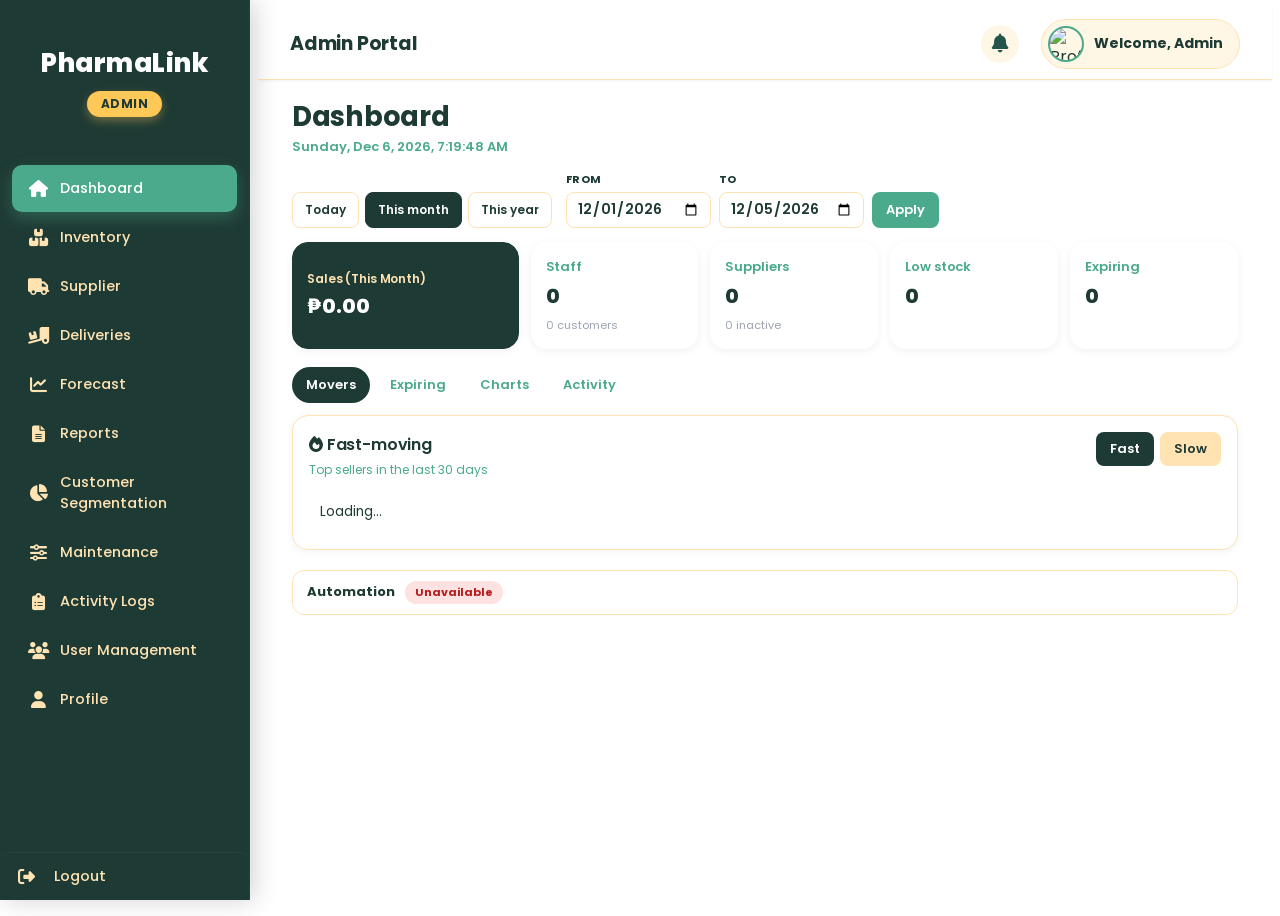
==== commit 321fc88d: "bugs bugs" ====
--- a/admin/admin.html
+++ b/admin/admin.html
@@ -4233,7 +4233,7 @@
 
     <script defer src="https://cdn.jsdelivr.net/npm/jsbarcode@3.11.6/dist/JsBarcode.all.min.js"></script>
     <script defer src="https://cdn.jsdelivr.net/npm/@zxing/library@0.21.3/umd/index.min.js"></script>
-    <script defer src="/admin/js/inventory.js?v=load1"></script>
+    <script src="/admin/js/inventory.js?v=inv-open1"></script>
     <script src="/admin/js/supplier.js?v=no-policy1"></script>
 <script>
 document.addEventListener('DOMContentLoaded', () => {
@@ -4280,6 +4280,7 @@
                 if (typeof window.reloadAdminUserTables === 'function') window.reloadAdminUserTables();
             } else if (targetId === 'inventory') {
                 if (typeof window.ensureInventoryData === 'function') window.ensureInventoryData();
+                else window.__inventoryPending = true;
             } else if (targetId === 'supplier-section') {
                 if (typeof initializeSupplierModule === 'function') {
                     initializeSupplierModule();
